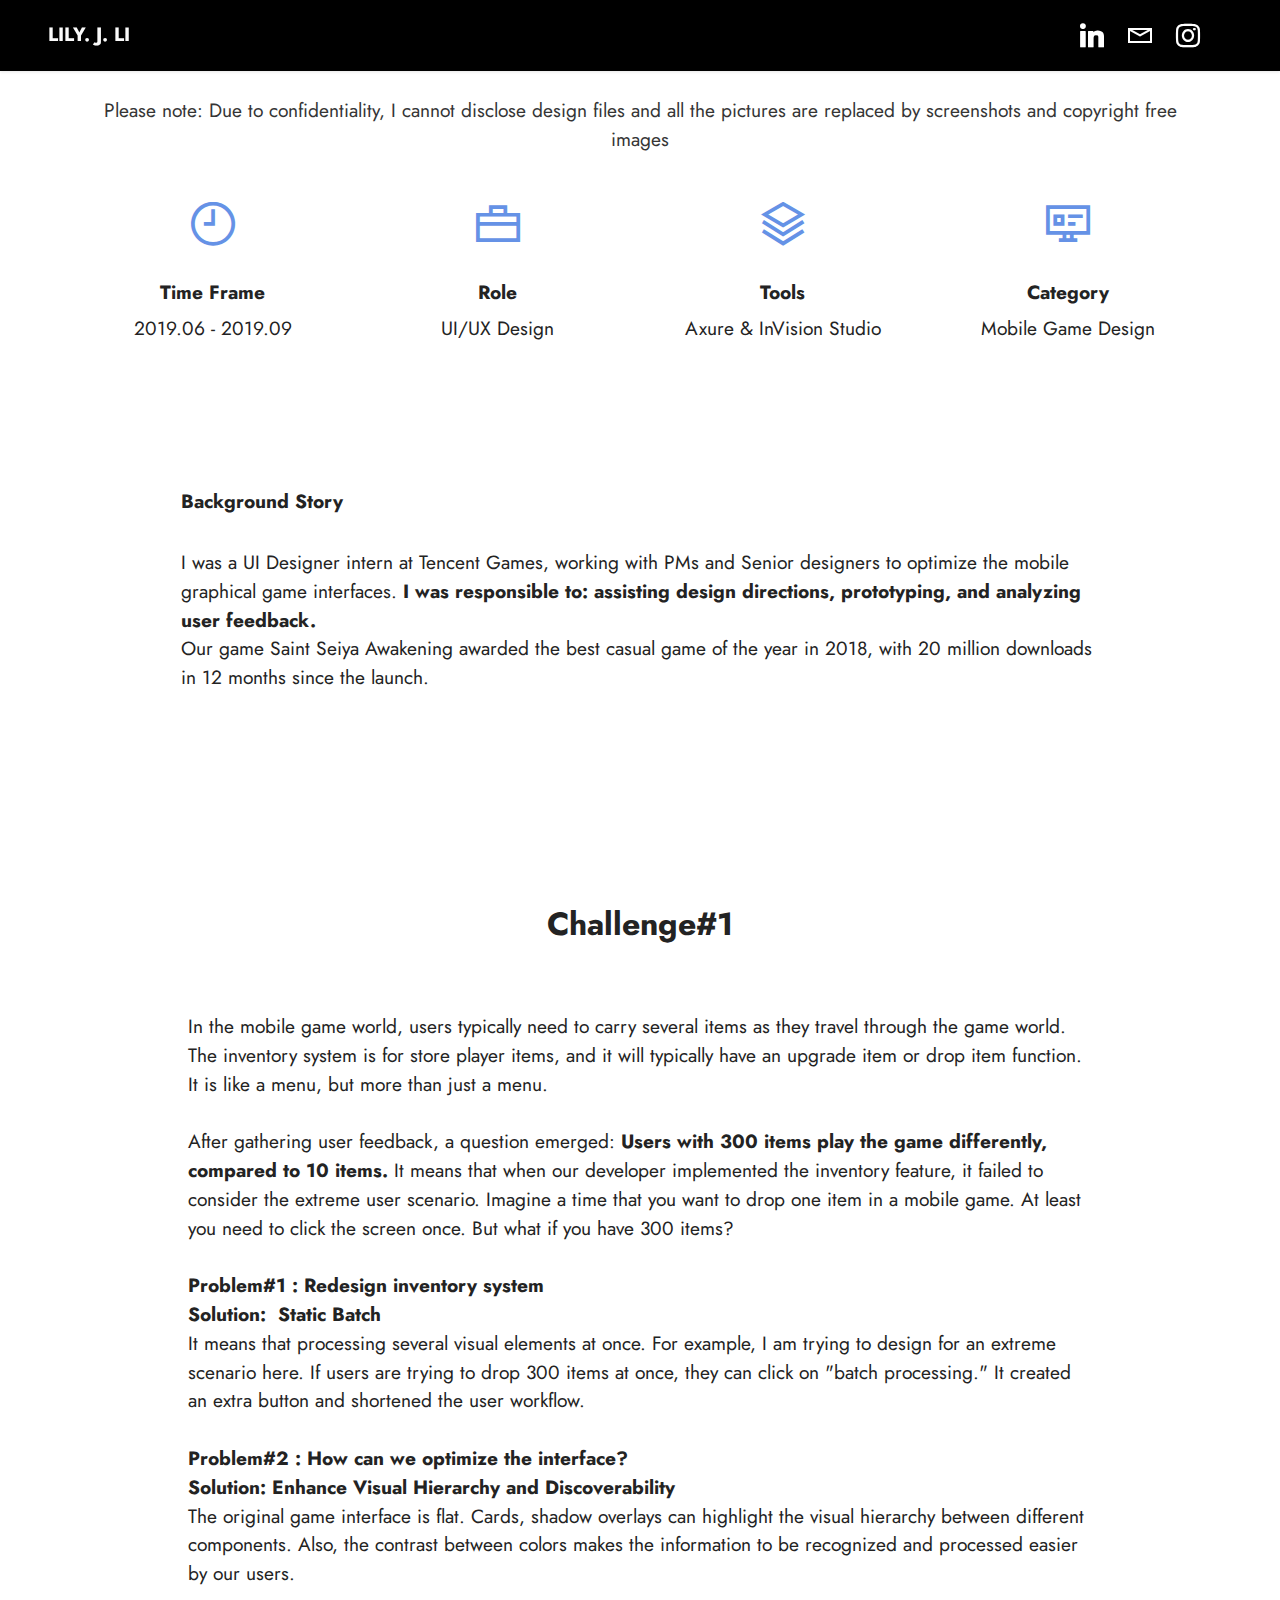
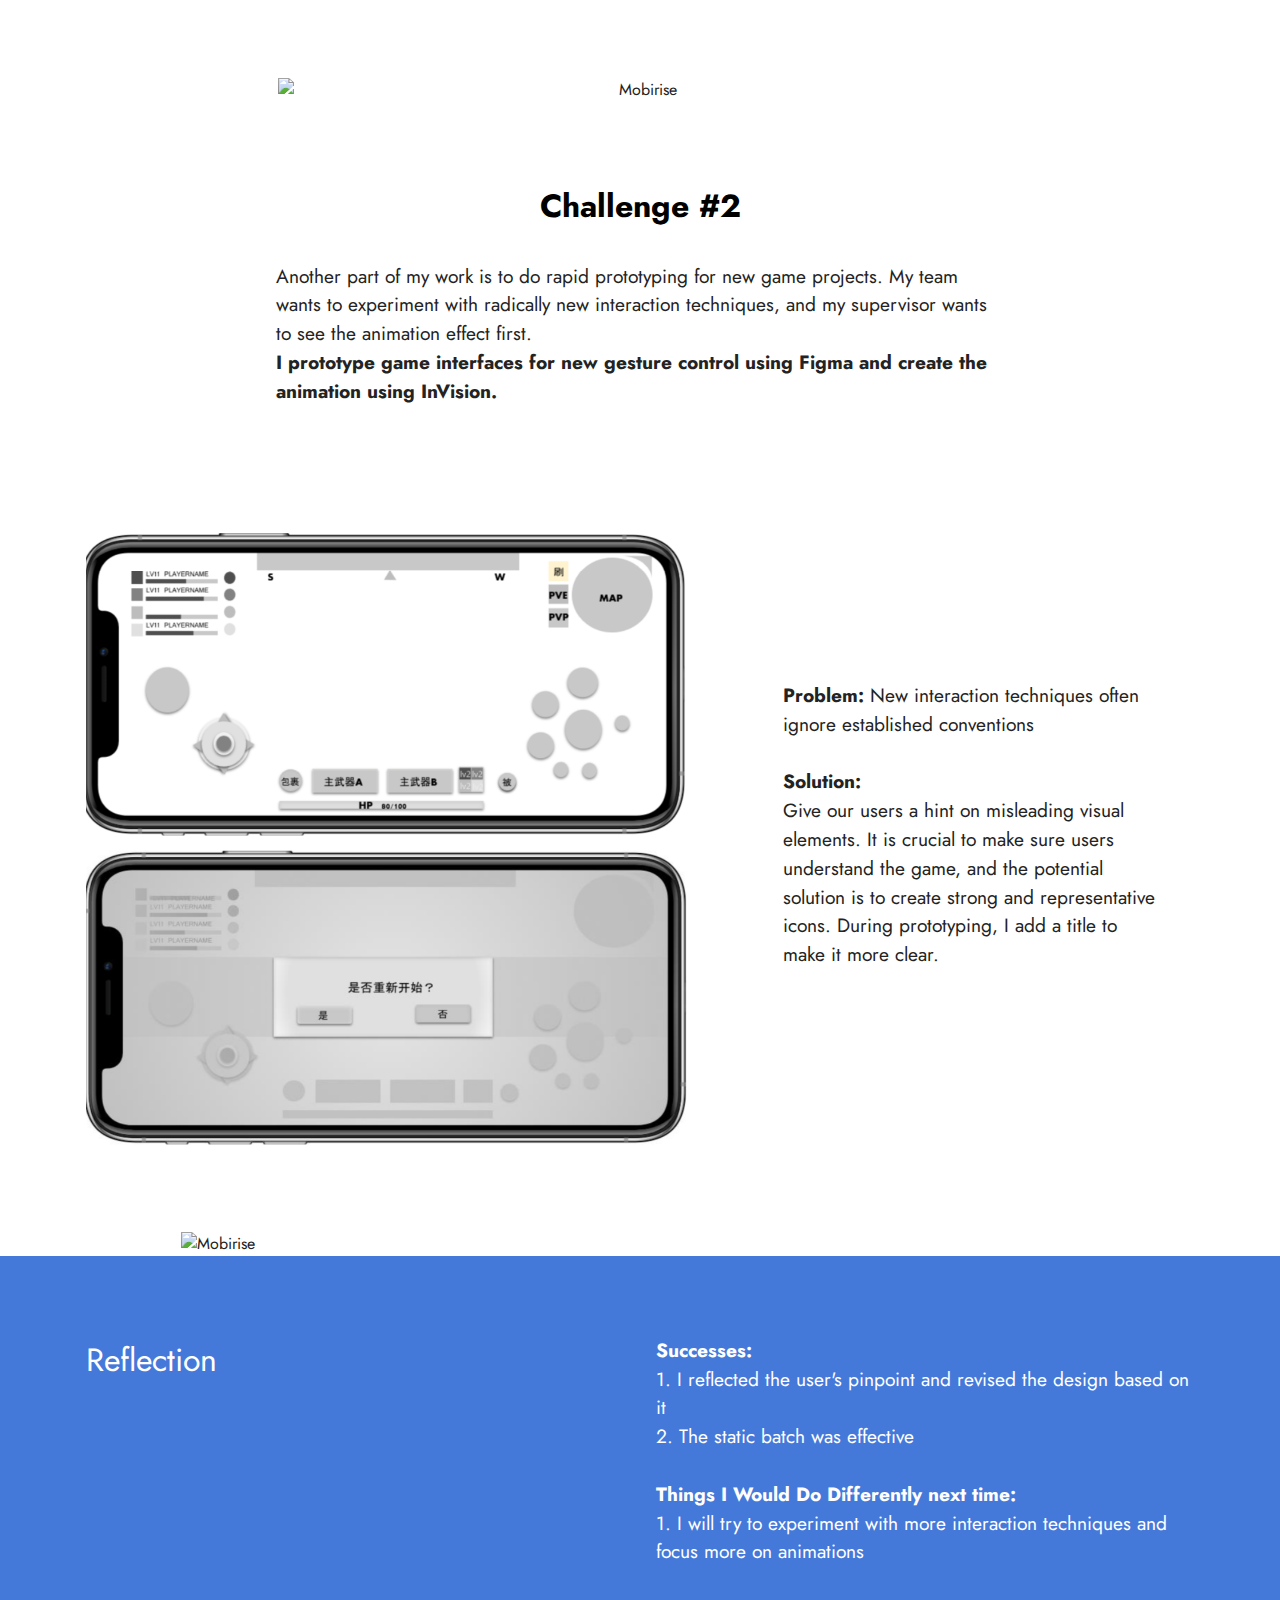
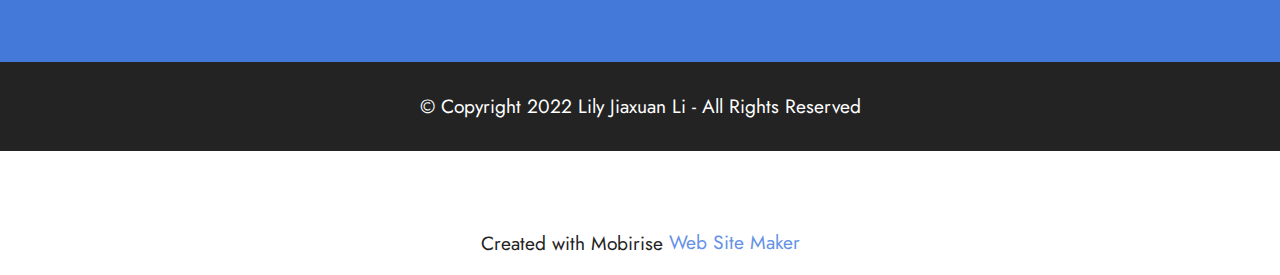
==== page1.html @ 1cf6b0be "Add files via upload" ====
<!DOCTYPE html>
<html  >
<head>
  <!-- Site made with Mobirise Website Builder v5.6.5, https://mobirise.com -->
  <meta charset="UTF-8">
  <meta http-equiv="X-UA-Compatible" content="IE=edge">
  <meta name="generator" content="Mobirise v5.6.5, mobirise.com">
  <meta name="twitter:card" content="summary_large_image"/>
  <meta name="twitter:image:src" content="">
  <meta property="og:image" content="">
  <meta name="twitter:title" content="Tencent-game">
  <meta name="viewport" content="width=device-width, initial-scale=1, minimum-scale=1">
  <link rel="shortcut icon" href="assets/images/title-128x105.png" type="image/x-icon">
  <meta name="description" content="">
  
  
  <title>Tencent-game</title>
  <link rel="stylesheet" href="assets/web/assets/mobirise-icons2/mobirise2.css">
  <link rel="stylesheet" href="assets/bootstrap/css/bootstrap.min.css">
  <link rel="stylesheet" href="assets/bootstrap/css/bootstrap-grid.min.css">
  <link rel="stylesheet" href="assets/bootstrap/css/bootstrap-reboot.min.css">
  <link rel="stylesheet" href="assets/parallax/jarallax.css">
  <link rel="stylesheet" href="assets/dropdown/css/style.css">
  <link rel="stylesheet" href="assets/socicon/css/styles.css">
  <link rel="stylesheet" href="assets/theme/css/style.css">
  <link rel="preload" href="https://fonts.googleapis.com/css?family=Jost:100,200,300,400,500,600,700,800,900,100i,200i,300i,400i,500i,600i,700i,800i,900i&display=swap" as="style" onload="this.onload=null;this.rel='stylesheet'">
  <noscript><link rel="stylesheet" href="https://fonts.googleapis.com/css?family=Jost:100,200,300,400,500,600,700,800,900,100i,200i,300i,400i,500i,600i,700i,800i,900i&display=swap"></noscript>
  <link rel="preload" as="style" href="assets/mobirise/css/mbr-additional.css"><link rel="stylesheet" href="assets/mobirise/css/mbr-additional.css" type="text/css">
  
  
  
  
</head>
<body>
  
  

<section data-bs-version="5.1" class="features1 cid-seDOl8U9G4" id="features1-f">
    

    
    <div class="container">
        <div class="row">
            <div class="col-12">
                <h3 class="mbr-section-title mbr-fonts-style align-center mb-0 display-7">Please note: Due to confidentiality, I cannot disclose design files and all the pictures are replaced by screenshots and copyright free images</h3>
                
            </div>
        </div>
        <div class="row">
            <div class="card col-12 col-md-6 col-lg-3">
                <div class="card-wrapper">
                    <div class="card-box align-center">
                        <div class="iconfont-wrapper">
                            <span class="mbr-iconfont mobi-mbri-clock mobi-mbri" style="font-size: 44px;"></span>
                        </div>
                        <h5 class="card-title mbr-fonts-style display-7"><strong>Time Frame</strong></h5>
                        <p class="card-text mbr-fonts-style display-7">2019.06 - 2019.09</p>
                    </div>
                </div>
            </div>
            <div class="card col-12 col-md-6 col-lg-3">
                <div class="card-wrapper">
                    <div class="card-box align-center">
                        <div class="iconfont-wrapper">
                            <span class="mbr-iconfont mobi-mbri-briefcase mobi-mbri" style="font-size: 44px;"></span>
                        </div>
                        <h5 class="card-title mbr-fonts-style display-7"><strong>Role</strong></h5>
                        <p class="card-text mbr-fonts-style display-7">UI/UX Design</p>
                    </div>
                </div>
            </div>
            <div class="card col-12 col-md-6 col-lg-3">
                <div class="card-wrapper">
                    <div class="card-box align-center">
                        <div class="iconfont-wrapper">
                            <span class="mbr-iconfont mobi-mbri-layers mobi-mbri" style="font-size: 44px;"></span>
                        </div>
                        <h5 class="card-title mbr-fonts-style display-7"><span style="font-size: 19.2px;"><strong>Tools</strong></span><br></h5>
                        <p class="card-text mbr-fonts-style display-7">Axure &amp; InVision Studio</p>
                    </div>
                </div>
            </div>
            <div class="card col-12 col-md-6 col-lg-3">
                <div class="card-wrapper">
                    <div class="card-box align-center">
                        <div class="iconfont-wrapper">
                            <span class="mbr-iconfont mobi-mbri-sites mobi-mbri" style="font-size: 44px;"></span>
                        </div>
                        <h5 class="card-title mbr-fonts-style display-7"><strong>Category</strong></h5>
                        <p class="card-text mbr-fonts-style display-7">Mobile Game Design</p>
                    </div>
                </div>
            </div>
        </div>
    </div>
</section>

<section data-bs-version="5.1" class="content5 cid-sgqyYXfmW1" id="content5-42">
    
    <div class="container">
        <div class="row justify-content-center">
            <div class="col-md-12 col-lg-10">
                
                <h4 class="mbr-section-subtitle mbr-fonts-style mb-4 display-7"><strong>Background Story</strong></h4>
                <p class="mbr-text mbr-fonts-style display-7">I was a UI Designer intern at Tencent Games, working with PMs and Senior designers to optimize the mobile graphical game interfaces. <strong>I was responsible to:&nbsp;assisting design directions, prototyping, and analyzing user feedback.</strong><br>Our game Saint Seiya Awakening  awarded the best casual game of the year in 2018, with 20 million downloads in 12 months since the launch.&nbsp;&nbsp;<br></p>
            </div>
        </div>
    </div>
</section>

<section data-bs-version="5.1" class="header10 cid-sg9KBtC5sc" id="header10-32">

    

    

    <div class="align-center container-fluid">
        <div class="row justify-content-center">
            <div class="col-md-12 col-lg-9">
                <h1 class="mbr-section-title mbr-fonts-style mb-3 display-5"><strong>Challenge#1</strong><br><strong><br></strong></h1>
                <p class="mbr-text mbr-fonts-style display-7">In the mobile game world, users typically need to carry several items as they travel through the game world. The inventory system is for store player items, and it will typically have an upgrade item or drop item function. It is like a menu, but more than just a menu. <br><br>After gathering user feedback, a question emerged: <strong>Users with 300 items play the game differently, compared to 10 items.</strong> It means that when our developer implemented the inventory feature, it failed to consider the extreme user scenario. Imagine a time that you want to drop one item in a mobile game. At least you need to click the screen once. But what if you have 300 items?&nbsp;<br><strong><br>Problem#1 :&nbsp;Redesign inventory system<br></strong><strong>Solution:&nbsp;</strong><strong>&nbsp;Static Batch</strong><br>It means that processing several visual elements at once. For example, I am trying to design for an extreme scenario here. If users are trying to drop 300 items at once, they can click on "batch processing." It created an extra button and shortened the user workflow.<br><strong><br></strong><strong>Problem</strong><strong>#2 :&nbsp;</strong><strong>How can we optimize the interface?<br></strong><strong>Solution: Enhance Visual Hierarchy and Discoverability</strong>&nbsp;<br>The original game interface is flat. Cards, shadow overlays can highlight the visual hierarchy between different components. Also, the contrast between colors makes the information to be recognized and processed easier by our users.<br><br><br></p>
                
                <div class="image-wrap mt-4">
                    <img src="assets/images/group-27.png" alt="Mobirise" title="">
                </div>
            </div>
        </div>
    </div>
</section>

<section data-bs-version="5.1" class="content5 cid-seDXMnOi96" id="content5-j">
    
    <div class="container">
        <div class="row justify-content-center">
            <div class="col-md-12 col-lg-8">
                
                <h4 class="mbr-section-subtitle mbr-fonts-style mb-4 display-5"><strong>Challenge #2</strong></h4>
                <p class="mbr-text mbr-fonts-style display-7">Another part of my work is to do rapid prototyping for new game projects. My team wants to experiment with radically new interaction techniques, and my supervisor wants to see the animation effect first. 
<br><strong>I prototype game interfaces for new gesture control using Figma and create the animation using InVision. 
</strong><br><strong><br></strong></p>
            </div>
        </div>
    </div>
</section>

<section data-bs-version="5.1" class="testimonials1 cid-seDXXkid7o" id="testimonials1-k">
    

    
    <div class="container">
        
        <div class="row align-items-center">
            <div class="col-12 col-md-7">
                <div class="image-wrapper">
                    <img src="assets/images/202011041916383.png" alt="Mobirise">
                </div>
            </div>
            <div class="col-12 col-md">
                <div class="text-wrapper">
                    <p class="mbr-text mbr-fonts-style mb-4 display-7"><strong>Problem:</strong> New interaction techniques often ignore established conventions 
<br>
<br><strong>Solution: 
</strong><br>Give our users a hint on misleading visual elements. It is crucial to make sure users understand the game, and the potential solution is to create strong and representative icons. During prototyping, I add a title to make it more clear.&nbsp;&nbsp;<br></p>
                    
                    
                </div>
            </div>
        </div>
    </div>
</section>

<section data-bs-version="5.1" class="image3 cid-sfumaweaKa" id="image3-1r">
    

    

    <div class="container">
        <div class="row justify-content-center">
            <div class="col-12 col-lg-10">
                <div class="image-wrapper">
                    <img src="assets/images/wechat-20201104191657.gif" alt="Mobirise">
                    
                </div>
            </div>
        </div>
    </div>
</section>

<section data-bs-version="5.1" class="content10 cid-seDYofYLCy" id="content10-l">
    
    <div class="container">
        <div class="row justify-content-center">
            <div class="col-12 col-md">
                
                <h6 class="mbr-section-subtitle mbr-fonts-style mb-4 display-5">Reflection</h6>
            </div>
            <div class="col-md-12 col-lg-6">
                <p class="mbr-text mbr-fonts-style display-7"><strong>Successes:&nbsp;</strong><br>1. I reflected the user's pinpoint and revised the design based on it<br>2. The static batch was effective<br><br><strong>Things I Would Do Differently next time:</strong><br>1. I will try to experiment with more interaction techniques and focus more on animations</p>
            </div>
        </div>
    </div>
</section>

<section data-bs-version="5.1" class="footer7 cid-seEkNGOCdK" once="footers" id="footer7-17">

    

    

    <div class="container">
        <div class="media-container-row align-center mbr-white">
            <div class="col-12">
                <p class="mbr-text mb-0 mbr-fonts-style display-7">
                    © Copyright 2022 Lily Jiaxuan Li - All Rights Reserved
                </p>
            </div>
        </div>
    </div>
</section>

<section data-bs-version="5.1" class="menu menu1 cid-sfusuhJ6v9" once="menu" id="menu1-20">
    

    <nav class="navbar navbar-dropdown navbar-fixed-top navbar-expand-lg">
        <div class="container-fluid">
            <div class="navbar-brand">
                
                <span class="navbar-caption-wrap"><a class="navbar-caption text-white display-7" href="index.html">LILY. J. LI</a></span>
            </div>
            <button class="navbar-toggler" type="button" data-toggle="collapse" data-bs-toggle="collapse" data-target="#navbarSupportedContent" data-bs-target="#navbarSupportedContent" aria-controls="navbarNavAltMarkup" aria-expanded="false" aria-label="Toggle navigation">
                <div class="hamburger">
                    <span></span>
                    <span></span>
                    <span></span>
                    <span></span>
                </div>
            </button>
            <div class="collapse navbar-collapse" id="navbarSupportedContent">
                <ul class="navbar-nav nav-dropdown nav-right" data-app-modern-menu="true"><li class="nav-item"><a class="nav-link link text-black text-primary display-4" href="mailto:lily_li@thecdm.ca"></a></li></ul>
                <div class="icons-menu">
                    <a class="iconfont-wrapper" href="https://www.linkedin.com/in/lily-li-65710a14a/" target="_blank">
                        <span class="p-2 mbr-iconfont socicon-linkedin socicon"></span>
                    </a>
                    <a class="iconfont-wrapper" href="mailto:lily_li@thecdm.ca">
                        <span class="p-2 mbr-iconfont mobi-mbri-letter mobi-mbri"></span>
                    </a>
                    <a class="iconfont-wrapper" href="https://www.instagram.com/lilyjlsalon/" target="_blank">
                        <span class="p-2 mbr-iconfont socicon-instagram socicon"></span>
                    </a>
                    
                </div>
                
            </div>
        </div>
    </nav>
</section><section class="display-7" style="padding: 0;align-items: center;justify-content: center;flex-wrap: wrap;    align-content: center;display: flex;position: relative;height: 4rem;"><a href="https://mobiri.se/" style="flex: 1 1;height: 4rem;position: absolute;width: 100%;z-index: 1;"><img alt="" style="height: 4rem;" src="[data-uri]"></a><p style="margin: 0;text-align: center;" class="display-7">Created with Mobirise &#8204;</p><a style="z-index:1" href="https://mobirise.com/website-maker.html">Web Site Maker</a></section><script src="assets/bootstrap/js/bootstrap.bundle.min.js"></script>  <script src="assets/parallax/jarallax.js"></script>  <script src="assets/smoothscroll/smooth-scroll.js"></script>  <script src="assets/ytplayer/index.js"></script>  <script src="assets/dropdown/js/navbar-dropdown.js"></script>  <script src="assets/theme/js/script.js"></script>  
  
  
</body>
</html>
---- assets/web/assets/mobirise-icons2/mobirise2.css ----
@font-face {
  font-family: 'Moririse2';
  font-display: swap;
  src:  url('mobirise2.eot?f2bix4');
  src:  url('mobirise2.eot?f2bix4#iefix') format('embedded-opentype'),
    url('mobirise2.ttf?f2bix4') format('truetype'),
    url('mobirise2.woff?f2bix4') format('woff'),
    url('mobirise2.svg?f2bix4#mobirise2') format('svg');
  font-weight: normal;
  font-style: normal;
}

[class^="mobi-"], [class*=" mobi-"] {
  /* use !important to prevent issues with browser extensions that change fonts */
  font-family: 'Moririse2' !important;
  speak: none;
  font-style: normal;
  font-weight: normal;
  font-variant: normal;
  text-transform: none;
  line-height: 1;

  /* Better Font Rendering =========== */
  -webkit-font-smoothing: antialiased;
  -moz-osx-font-smoothing: grayscale;
}

.mobi-mbri-add-submenu:before {
  content: "\e900";
}
.mobi-mbri-alert:before {
  content: "\e901";
}
.mobi-mbri-align-center:before {
  content: "\e902";
}
.mobi-mbri-align-justify:before {
  content: "\e903";
}
.mobi-mbri-align-left:before {
  content: "\e904";
}
.mobi-mbri-align-right:before {
  content: "\e905";
}
.mobi-mbri-android:before {
  content: "\e906";
}
.mobi-mbri-apple:before {
  content: "\e907";
}
.mobi-mbri-arrow-down:before {
  content: "\e908";
}
.mobi-mbri-arrow-next:before {
  content: "\e909";
}
.mobi-mbri-arrow-prev:before {
  content: "\e90a";
}
.mobi-mbri-arrow-up:before {
  content: "\e90b";
}
.mobi-mbri-bold:before {
  content: "\e90c";
}
.mobi-mbri-bookmark:before {
  content: "\e90d";
}
.mobi-mbri-bootstrap:before {
  content: "\e90e";
}
.mobi-mbri-briefcase:before {
  content: "\e90f";
}
.mobi-mbri-browse:before {
  content: "\e910";
}
.mobi-mbri-bulleted-list:before {
  content: "\e911";
}
.mobi-mbri-calendar:before {
  content: "\e912";
}
.mobi-mbri-camera:before {
  content: "\e913";
}
.mobi-mbri-cart-add:before {
  content: "\e914";
}
.mobi-mbri-cart-full:before {
  content: "\e915";
}
.mobi-mbri-cash:before {
  content: "\e916";
}
.mobi-mbri-change-style:before {
  content: "\e917";
}
.mobi-mbri-chat:before {
  content: "\e918";
}
.mobi-mbri-clock:before {
  content: "\e919";
}
.mobi-mbri-close:before {
  content: "\e91a";
}
.mobi-mbri-cloud:before {
  content: "\e91b";
}
.mobi-mbri-code:before {
  content: "\e91c";
}
.mobi-mbri-contact-form:before {
  content: "\e91d";
}
.mobi-mbri-credit-card:before {
  content: "\e91e";
}
.mobi-mbri-cursor-click:before {
  content: "\e91f";
}
.mobi-mbri-cust-feedback:before {
  content: "\e920";
}
.mobi-mbri-database:before {
  content: "\e921";
}
.mobi-mbri-delivery:before {
  content: "\e922";
}
.mobi-mbri-desktop:before {
  content: "\e923";
}
.mobi-mbri-devices:before {
  content: "\e924";
}
.mobi-mbri-down:before {
  content: "\e925";
}
.mobi-mbri-download-2:before {
  content: "\e926";
}
.mobi-mbri-download:before {
  content: "\e927";
}
.mobi-mbri-drag-n-drop-2:before {
  content: "\e928";
}
.mobi-mbri-drag-n-drop:before {
  content: "\e929";
}
.mobi-mbri-edit-2:before {
  content: "\e92a";
}
.mobi-mbri-edit:before {
  content: "\e92b";
}
.mobi-mbri-error:before {
  content: "\e92c";
}
.mobi-mbri-extension:before {
  content: "\e92d";
}
.mobi-mbri-features:before {
  content: "\e92e";
}
.mobi-mbri-file:before {
  content: "\e92f";
}
.mobi-mbri-flag:before {
  content: "\e930";
}
.mobi-mbri-folder:before {
  content: "\e931";
}
.mobi-mbri-gift:before {
  content: "\e932";
}
.mobi-mbri-github:before {
  content: "\e933";
}
.mobi-mbri-globe-2:before {
  content: "\e934";
}
.mobi-mbri-globe:before {
  content: "\e935";
}
.mobi-mbri-growing-chart:before {
  content: "\e936";
}
.mobi-mbri-hearth:before {
  content: "\e937";
}
.mobi-mbri-help:before {
  content: "\e938";
}
.mobi-mbri-home:before {
  content: "\e939";
}
.mobi-mbri-hot-cup:before {
  content: "\e93a";
}
.mobi-mbri-idea:before {
  content: "\e93b";
}
.mobi-mbri-image-gallery:before {
  content: "\e93c";
}
.mobi-mbri-image-slider:before {
  content: "\e93d";
}
.mobi-mbri-info:before {
  content: "\e93e";
}
.mobi-mbri-italic:before {
  content: "\e93f";
}
.mobi-mbri-key:before {
  content: "\e940";
}
.mobi-mbri-laptop:before {
  content: "\e941";
}
.mobi-mbri-layers:before {
  content: "\e942";
}
.mobi-mbri-left-right:before {
  content: "\e943";
}
.mobi-mbri-left:before {
  content: "\e944";
}
.mobi-mbri-letter:before {
  content: "\e945";
}
.mobi-mbri-like:before {
  content: "\e946";
}
.mobi-mbri-link:before {
  content: "\e947";
}
.mobi-mbri-lock:before {
  content: "\e948";
}
.mobi-mbri-login:before {
  content: "\e949";
}
.mobi-mbri-logout:before {
  content: "\e94a";
}
.mobi-mbri-magic-stick:before {
  content: "\e94b";
}
.mobi-mbri-map-pin:before {
  content: "\e94c";
}
.mobi-mbri-menu:before {
  content: "\e94d";
}
.mobi-mbri-mobile-2:before {
  content: "\e94e";
}
.mobi-mbri-mobile-horizontal:before {
  content: "\e94f";
}
.mobi-mbri-mobile:before {
  content: "\e950";
}
.mobi-mbri-mobirise:before {
  content: "\e951";
}
.mobi-mbri-more-horizontal:before {
  content: "\e952";
}
.mobi-mbri-more-vertical:before {
  content: "\e953";
}
.mobi-mbri-music:before {
  content: "\e954";
}
.mobi-mbri-new-file:before {
  content: "\e955";
}
.mobi-mbri-numbered-list:before {
  content: "\e956";
}
.mobi-mbri-opened-folder:before {
  content: "\e957";
}
.mobi-mbri-pages:before {
  content: "\e958";
}
.mobi-mbri-paper-plane:before {
  content: "\e959";
}
.mobi-mbri-paperclip:before {
  content: "\e95a";
}
.mobi-mbri-phone:before {
  content: "\e95b";
}
.mobi-mbri-photo:before {
  content: "\e95c";
}
.mobi-mbri-photos:before {
  content: "\e95d";
}
.mobi-mbri-pin:before {
  content: "\e95e";
}
.mobi-mbri-play:before {
  content: "\e95f";
}
.mobi-mbri-plus:before {
  content: "\e960";
}
.mobi-mbri-preview:before {
  content: "\e961";
}
.mobi-mbri-print:before {
  content: "\e962";
}
.mobi-mbri-protect:before {
  content: "\e963";
}
.mobi-mbri-question:before {
  content: "\e964";
}
.mobi-mbri-quote-left:before {
  content: "\e965";
}
.mobi-mbri-quote-right:before {
  content: "\e966";
}
.mobi-mbri-redo:before {
  content: "\e967";
}
.mobi-mbri-refresh:before {
  content: "\e968";
}
.mobi-mbri-responsive-2:before {
  content: "\e969";
}
.mobi-mbri-responsive:before {
  content: "\e96a";
}
.mobi-mbri-right:before {
  content: "\e96b";
}
.mobi-mbri-rocket:before {
  content: "\e96c";
}
.mobi-mbri-sad-face:before {
  content: "\e96d";
}
.mobi-mbri-sale:before {
  content: "\e96e";
}
.mobi-mbri-save:before {
  content: "\e96f";
}
.mobi-mbri-search:before {
  content: "\e970";
}
.mobi-mbri-setting-2:before {
  content: "\e971";
}
.mobi-mbri-setting-3:before {
  content: "\e972";
}
.mobi-mbri-setting:before {
  content: "\e973";
}
.mobi-mbri-share:before {
  content: "\e974";
}
.mobi-mbri-shopping-bag:before {
  content: "\e975";
}
.mobi-mbri-shopping-basket:before {
  content: "\e976";
}
.mobi-mbri-shopping-cart:before {
  content: "\e977";
}
.mobi-mbri-sites:before {
  content: "\e978";
}
.mobi-mbri-smile-face:before {
  content: "\e979";
}
.mobi-mbri-speed:before {
  content: "\e97a";
}
.mobi-mbri-star:before {
  content: "\e97b";
}
.mobi-mbri-success:before {
  content: "\e97c";
}
.mobi-mbri-sun:before {
  content: "\e97d";
}
.mobi-mbri-sun2:before {
  content: "\e97e";
}
.mobi-mbri-tablet-vertical:before {
  content: "\e97f";
}
.mobi-mbri-tablet:before {
  content: "\e980";
}
.mobi-mbri-target:before {
  content: "\e981";
}
.mobi-mbri-timer:before {
  content: "\e982";
}
.mobi-mbri-to-ftp:before {
  content: "\e983";
}
.mobi-mbri-to-local-drive:before {
  content: "\e984";
}
.mobi-mbri-touch-swipe:before {
  content: "\e985";
}
.mobi-mbri-touch:before {
  content: "\e986";
}
.mobi-mbri-trash:before {
  content: "\e987";
}
.mobi-mbri-underline:before {
  content: "\e988";
}
.mobi-mbri-undo:before {
  content: "\e989";
}
.mobi-mbri-unlink:before {
  content: "\e98a";
}
.mobi-mbri-unlock:before {
  content: "\e98b";
}
.mobi-mbri-up-down:before {
  content: "\e98c";
}
.mobi-mbri-up:before {
  content: "\e98d";
}
.mobi-mbri-update:before {
  content: "\e98e";
}
.mobi-mbri-upload-2:before {
  content: "\e98f";
}
.mobi-mbri-upload:before {
  content: "\e990";
}
.mobi-mbri-user-2:before {
  content: "\e991";
}
.mobi-mbri-user:before {
  content: "\e992";
}
.mobi-mbri-users:before {
  content: "\e993";
}
.mobi-mbri-video-play:before {
  content: "\e994";
}
.mobi-mbri-video:before {
  content: "\e995";
}
.mobi-mbri-watch:before {
  content: "\e996";
}
.mobi-mbri-website-theme-2:before {
  content: "\e997";
}
.mobi-mbri-website-theme:before {
  content: "\e998";
}
.mobi-mbri-wifi:before {
  content: "\e999";
}
.mobi-mbri-windows:before {
  content: "\e99a";
}
.mobi-mbri-zoom-in:before {
  content: "\e99b";
}
.mobi-mbri-zoom-out:before {
  content: "\e99c";
}
---- assets/parallax/jarallax.css ----
.jarallax {
    position: relative;
    z-index: 0;
}
.jarallax > .jarallax-img {
    position: absolute;
    object-fit: cover;
    /* support for plugin https://github.com/bfred-it/object-fit-images */
    font-family: 'object-fit: cover;';
    top: 0;
    left: 0;
    width: 100%;
    height: 100%;
    z-index: -1;
}
---- assets/dropdown/css/style.css ----
.navbar-dropdown {
  left: 0;
  padding: 0;
  position: absolute;
  right: 0;
  top: 0;
  transition: all 0.45s ease;
  z-index: 1030;
  background: #282828; }
  .navbar-dropdown .navbar-logo {
    margin-right: 0.8rem;
    transition: margin 0.3s ease-in-out;
    vertical-align: middle; }
    .navbar-dropdown .navbar-logo img {
      height: 3.125rem;
      transition: all 0.3s ease-in-out; }
    .navbar-dropdown .navbar-logo.mbr-iconfont {
      font-size: 3.125rem;
      line-height: 3.125rem; }
  .navbar-dropdown .navbar-caption {
    font-weight: 700;
    white-space: normal;
    vertical-align: -4px;
    line-height: 3.125rem !important; }
    .navbar-dropdown .navbar-caption, .navbar-dropdown .navbar-caption:hover {
      color: inherit;
      text-decoration: none; }
  .navbar-dropdown .mbr-iconfont + .navbar-caption {
    vertical-align: -1px; }
  .navbar-dropdown.navbar-fixed-top {
    position: fixed; }
  .navbar-dropdown .navbar-brand span {
    vertical-align: -4px; }
  .navbar-dropdown.bg-color.transparent {
    background: none; }
  .navbar-dropdown.navbar-short .navbar-brand {
    padding: 0.625rem 0; }
    .navbar-dropdown.navbar-short .navbar-brand span {
      vertical-align: -1px; }
  .navbar-dropdown.navbar-short .navbar-caption {
    line-height: 2.375rem !important;
    vertical-align: -2px; }
  .navbar-dropdown.navbar-short .navbar-logo {
    margin-right: 0.5rem; }
    .navbar-dropdown.navbar-short .navbar-logo img {
      height: 2.375rem; }
    .navbar-dropdown.navbar-short .navbar-logo.mbr-iconfont {
      font-size: 2.375rem;
      line-height: 2.375rem; }
  .navbar-dropdown.navbar-short .mbr-table-cell {
    height: 3.625rem; }
  .navbar-dropdown .navbar-close {
    left: 0.6875rem;
    position: fixed;
    top: 0.75rem;
    z-index: 1000; }
  .navbar-dropdown .hamburger-icon {
    content: "";
    display: inline-block;
    vertical-align: middle;
    width: 16px;
    -webkit-box-shadow: 0 -6px 0 1px #282828,0 0 0 1px #282828,0 6px 0 1px #282828;
    -moz-box-shadow: 0 -6px 0 1px #282828,0 0 0 1px #282828,0 6px 0 1px #282828;
    box-shadow: 0 -6px 0 1px #282828,0 0 0 1px #282828,0 6px 0 1px #282828; }

.dropdown-menu .dropdown-toggle[data-toggle="dropdown-submenu"]::after {
  border-bottom: 0.35em solid transparent;
  border-left: 0.35em solid;
  border-right: 0;
  border-top: 0.35em solid transparent;
  margin-left: 0.3rem; }

.dropdown-menu .dropdown-item:focus {
  outline: 0; }

.nav-dropdown {
  font-size: 0.75rem;
  font-weight: 500;
  height: auto !important; }
  .nav-dropdown .nav-btn {
    padding-left: 1rem; }
  .nav-dropdown .link {
    margin: .667em 1.667em;
    font-weight: 500;
    padding: 0;
    transition: color .2s ease-in-out; }
    .nav-dropdown .link.dropdown-toggle {
      margin-right: 2.583em; }
      .nav-dropdown .link.dropdown-toggle::after {
        margin-left: .25rem;
        border-top: 0.35em solid;
        border-right: 0.35em solid transparent;
        border-left: 0.35em solid transparent;
        border-bottom: 0; }
      .nav-dropdown .link.dropdown-toggle[aria-expanded="true"] {
        margin: 0;
        padding: 0.667em 3.263em  0.667em 1.667em; }
  .nav-dropdown .link::after,
  .nav-dropdown .dropdown-item::after {
    color: inherit; }
  .nav-dropdown .btn {
    font-size: 0.75rem;
    font-weight: 700;
    letter-spacing: 0;
    margin-bottom: 0;
    padding-left: 1.25rem;
    padding-right: 1.25rem; }
  .nav-dropdown .dropdown-menu {
    border-radius: 0;
    border: 0;
    left: 0;
    margin: 0;
    padding-bottom: 1.25rem;
    padding-top: 1.25rem;
    position: relative; }
  .nav-dropdown .dropdown-submenu {
    margin-left: 0.125rem;
    top: 0; }
  .nav-dropdown .dropdown-item {
    font-weight: 500;
    line-height: 2;
    padding: 0.3846em 4.615em 0.3846em 1.5385em;
    position: relative;
    transition: color .2s ease-in-out, background-color .2s ease-in-out; }
    .nav-dropdown .dropdown-item::after {
      margin-top: -0.3077em;
      position: absolute;
      right: 1.1538em;
      top: 50%; }
    .nav-dropdown .dropdown-item:focus, .nav-dropdown .dropdown-item:hover {
      background: none; }

@media (max-width: 767px) {
  .nav-dropdown.navbar-toggleable-sm {
    bottom: 0;
    display: none;
    left: 0;
    overflow-x: hidden;
    position: fixed;
    top: 0;
    transform: translateX(-100%);
    -ms-transform: translateX(-100%);
    -webkit-transform: translateX(-100%);
    width: 18.75rem;
    z-index: 999; } }
.nav-dropdown.navbar-toggleable-xl {
  bottom: 0;
  display: none;
  left: 0;
  overflow-x: hidden;
  position: fixed;
  top: 0;
  transform: translateX(-100%);
  -ms-transform: translateX(-100%);
  -webkit-transform: translateX(-100%);
  width: 18.75rem;
  z-index: 999; }

.nav-dropdown-sm {
  display: block !important;
  overflow-x: hidden;
  overflow: auto;
  padding-top: 3.875rem; }
  .nav-dropdown-sm::after {
    content: "";
    display: block;
    height: 3rem;
    width: 100%; }
  .nav-dropdown-sm.collapse.in ~ .navbar-close {
    display: block !important; }
  .nav-dropdown-sm.collapsing, .nav-dropdown-sm.collapse.in {
    transform: translateX(0);
    -ms-transform: translateX(0);
    -webkit-transform: translateX(0);
    transition: all 0.25s ease-out;
    -webkit-transition: all 0.25s ease-out;
    background: #282828; }
  .nav-dropdown-sm.collapsing[aria-expanded="false"] {
    transform: translateX(-100%);
    -ms-transform: translateX(-100%);
    -webkit-transform: translateX(-100%); }
  .nav-dropdown-sm .nav-item {
    display: block;
    margin-left: 0 !important;
    padding-left: 0; }
  .nav-dropdown-sm .link,
  .nav-dropdown-sm .dropdown-item {
    border-top: 1px dotted rgba(255, 255, 255, 0.1);
    font-size: 0.8125rem;
    line-height: 1.6;
    margin: 0 !important;
    padding: 0.875rem 2.4rem 0.875rem 1.5625rem !important;
    position: relative;
    white-space: normal; }
    .nav-dropdown-sm .link:focus, .nav-dropdown-sm .link:hover,
    .nav-dropdown-sm .dropdown-item:focus,
    .nav-dropdown-sm .dropdown-item:hover {
      background: rgba(0, 0, 0, 0.2) !important;
      color: #c0a375; }
  .nav-dropdown-sm .nav-btn {
    position: relative;
    padding: 1.5625rem 1.5625rem 0 1.5625rem; }
    .nav-dropdown-sm .nav-btn::before {
      border-top: 1px dotted rgba(255, 255, 255, 0.1);
      content: "";
      left: 0;
      position: absolute;
      top: 0;
      width: 100%; }
    .nav-dropdown-sm .nav-btn + .nav-btn {
      padding-top: 0.625rem; }
      .nav-dropdown-sm .nav-btn + .nav-btn::before {
        display: none; }
  .nav-dropdown-sm .btn {
    padding: 0.625rem 0; }
  .nav-dropdown-sm .dropdown-toggle[data-toggle="dropdown-submenu"]::after {
    margin-left: .25rem;
    border-top: 0.35em solid;
    border-right: 0.35em solid transparent;
    border-left: 0.35em solid transparent;
    border-bottom: 0; }
  .nav-dropdown-sm .dropdown-toggle[data-toggle="dropdown-submenu"][aria-expanded="true"]::after {
    border-top: 0;
    border-right: 0.35em solid transparent;
    border-left: 0.35em solid transparent;
    border-bottom: 0.35em solid; }
  .nav-dropdown-sm .dropdown-menu {
    margin: 0;
    padding: 0;
    position: relative;
    top: 0;
    left: 0;
    width: 100%;
    border: 0;
    float: none;
    border-radius: 0;
    background: none; }
  .nav-dropdown-sm .dropdown-submenu {
    left: 100%;
    margin-left: 0.125rem;
    margin-top: -1.25rem;
    top: 0; }

.navbar-toggleable-sm .nav-dropdown .dropdown-menu {
  position: absolute; }

.navbar-toggleable-sm .nav-dropdown .dropdown-submenu {
  left: 100%;
  margin-left: 0.125rem;
  margin-top: -1.25rem;
  top: 0; }

.navbar-toggleable-sm.opened .nav-dropdown .dropdown-menu {
  position: relative; }

.navbar-toggleable-sm.opened .nav-dropdown .dropdown-submenu {
  left: 0;
  margin-left: 00rem;
  margin-top: 0rem;
  top: 0; }

.is-builder .nav-dropdown.collapsing {
  transition: none !important; }
---- assets/socicon/css/styles.css ----
@charset "UTF-8";

@font-face {
  font-family: 'Socicon';
  src:  url('../fonts/socicon.eot');
  src:  url('../fonts/socicon.eot?#iefix') format('embedded-opentype'),
    url('../fonts/socicon.woff2') format('woff2'),
    url('../fonts/socicon.ttf') format('truetype'),
    url('../fonts/socicon.woff') format('woff'),
    url('../fonts/socicon.svg#socicon') format('svg');
  font-weight: normal;
  font-style: normal;
  font-display: swap;
}

[data-icon]:before {
  font-family: "socicon" !important;
  content: attr(data-icon);
  font-style: normal !important;
  font-weight: normal !important;
  font-variant: normal !important;
  text-transform: none !important;
  speak: none;
  line-height: 1;
  -webkit-font-smoothing: antialiased;
  -moz-osx-font-smoothing: grayscale;
}

[class^="socicon-"], [class*=" socicon-"] {
  /* use !important to prevent issues with browser extensions that change fonts */
  font-family: 'Socicon' !important;
  speak: none;
  font-style: normal;
  font-weight: normal;
  font-variant: normal;
  text-transform: none;
  line-height: 1;

  /* Better Font Rendering =========== */
  -webkit-font-smoothing: antialiased;
  -moz-osx-font-smoothing: grayscale;
}

.socicon-eitaa:before {
  content: "\e97c";
}
.socicon-soroush:before {
  content: "\e97d";
}
.socicon-bale:before {
  content: "\e97e";
}
.socicon-zazzle:before {
  content: "\e97b";
}
.socicon-society6:before {
  content: "\e97a";
}
.socicon-redbubble:before {
  content: "\e979";
}
.socicon-avvo:before {
  content: "\e978";
}
.socicon-stitcher:before {
  content: "\e977";
}
.socicon-googlehangouts:before {
  content: "\e974";
}
.socicon-dlive:before {
  content: "\e975";
}
.socicon-vsco:before {
  content: "\e976";
}
.socicon-flipboard:before {
  content: "\e973";
}
.socicon-ubuntu:before {
  content: "\e958";
}
.socicon-artstation:before {
  content: "\e959";
}
.socicon-invision:before {
  content: "\e95a";
}
.socicon-torial:before {
  content: "\e95b";
}
.socicon-collectorz:before {
  content: "\e95c";
}
.socicon-seenthis:before {
  content: "\e95d";
}
.socicon-googleplaymusic:before {
  content: "\e95e";
}
.socicon-debian:before {
  content: "\e95f";
}
.socicon-filmfreeway:before {
  content: "\e960";
}
.socicon-gnome:before {
  content: "\e961";
}
.socicon-itchio:before {
  content: "\e962";
}
.socicon-jamendo:before {
  content: "\e963";
}
.socicon-mix:before {
  content: "\e964";
}
.socicon-sharepoint:before {
  content: "\e965";
}
.socicon-tinder:before {
  content: "\e966";
}
.socicon-windguru:before {
  content: "\e967";
}
.socicon-cdbaby:before {
  content: "\e968";
}
.socicon-elementaryos:before {
  content: "\e969";
}
.socicon-stage32:before {
  content: "\e96a";
}
.socicon-tiktok:before {
  content: "\e96b";
}
.socicon-gitter:before {
  content: "\e96c";
}
.socicon-letterboxd:before {
  content: "\e96d";
}
.socicon-threema:before {
  content: "\e96e";
}
.socicon-splice:before {
  content: "\e96f";
}
.socicon-metapop:before {
  content: "\e970";
}
.socicon-naver:before {
  content: "\e971";
}
.socicon-remote:before {
  content: "\e972";
}
.socicon-internet:before {
  content: "\e957";
}
.socicon-moddb:before {
  content: "\e94b";
}
.socicon-indiedb:before {
  content: "\e94c";
}
.socicon-traxsource:before {
  content: "\e94d";
}
.socicon-gamefor:before {
  content: "\e94e";
}
.socicon-pixiv:before {
  content: "\e94f";
}
.socicon-myanimelist:before {
  content: "\e950";
}
.socicon-blackberry:before {
  content: "\e951";
}
.socicon-wickr:before {
  content: "\e952";
}
.socicon-spip:before {
  content: "\e953";
}
.socicon-napster:before {
  content: "\e954";
}
.socicon-beatport:before {
  content: "\e955";
}
.socicon-hackerone:before {
  content: "\e956";
}
.socicon-hackernews:before {
  content: "\e946";
}
.socicon-smashwords:before {
  content: "\e947";
}
.socicon-kobo:before {
  content: "\e948";
}
.socicon-bookbub:before {
  content: "\e949";
}
.socicon-mailru:before {
  content: "\e94a";
}
.socicon-gitlab:before {
  content: "\e945";
}
.socicon-instructables:before {
  content: "\e944";
}
.socicon-portfolio:before {
  content: "\e943";
}
.socicon-codered:before {
  content: "\e940";
}
.socicon-origin:before {
  content: "\e941";
}
.socicon-nextdoor:before {
  content: "\e942";
}
.socicon-udemy:before {
  content: "\e93f";
}
.socicon-livemaster:before {
  content: "\e93e";
}
.socicon-crunchbase:before {
  content: "\e93b";
}
.socicon-homefy:before {
  content: "\e93c";
}
.socicon-calendly:before {
  content: "\e93d";
}
.socicon-realtor:before {
  content: "\e90f";
}
.socicon-tidal:before {
  content: "\e910";
}
.socicon-qobuz:before {
  content: "\e911";
}
.socicon-natgeo:before {
  content: "\e912";
}
.socicon-mastodon:before {
  content: "\e913";
}
.socicon-unsplash:before {
  content: "\e914";
}
.socicon-homeadvisor:before {
  content: "\e915";
}
.socicon-angieslist:before {
  content: "\e916";
}
.socicon-codepen:before {
  content: "\e917";
}
.socicon-slack:before {
  content: "\e918";
}
.socicon-openaigym:before {
  content: "\e919";
}
.socicon-logmein:before {
  content: "\e91a";
}
.socicon-fiverr:before {
  content: "\e91b";
}
.socicon-gotomeeting:before {
  content: "\e91c";
}
.socicon-aliexpress:before {
  content: "\e91d";
}
.socicon-guru:before {
  content: "\e91e";
}
.socicon-appstore:before {
  content: "\e91f";
}
.socicon-homes:before {
  content: "\e920";
}
.socicon-zoom:before {
  content: "\e921";
}
.socicon-alibaba:before {
  content: "\e922";
}
.socicon-craigslist:before {
  content: "\e923";
}
.socicon-wix:before {
  content: "\e924";
}
.socicon-redfin:before {
  content: "\e925";
}
.socicon-googlecalendar:before {
  content: "\e926";
}
.socicon-shopify:before {
  content: "\e927";
}
.socicon-freelancer:before {
  content: "\e928";
}
.socicon-seedrs:before {
  content: "\e929";
}
.socicon-bing:before {
  content: "\e92a";
}
.socicon-doodle:before {
  content: "\e92b";
}
.socicon-bonanza:before {
  content: "\e92c";
}
.socicon-squarespace:before {
  content: "\e92d";
}
.socicon-toptal:before {
  content: "\e92e";
}
.socicon-gust:before {
  content: "\e92f";
}
.socicon-ask:before {
  content: "\e930";
}
.socicon-trulia:before {
  content: "\e931";
}
.socicon-loomly:before {
  content: "\e932";
}
.socicon-ghost:before {
  content: "\e933";
}
.socicon-upwork:before {
  content: "\e934";
}
.socicon-fundable:before {
  content: "\e935";
}
.socicon-booking:before {
  content: "\e936";
}
.socicon-googlemaps:before {
  content: "\e937";
}
.socicon-zillow:before {
  content: "\e938";
}
.socicon-niconico:before {
  content: "\e939";
}
.socicon-toneden:before {
  content: "\e93a";
}
.socicon-augment:before {
  content: "\e908";
}
.socicon-bitbucket:before {
  content: "\e909";
}
.socicon-fyuse:before {
  content: "\e90a";
}
.socicon-yt-gaming:before {
  content: "\e90b";
}
.socicon-sketchfab:before {
  content: "\e90c";
}
.socicon-mobcrush:before {
  content: "\e90d";
}
.socicon-microsoft:before {
  content: "\e90e";
}
.socicon-pandora:before {
  content: "\e907";
}
.socicon-messenger:before {
  content: "\e906";
}
.socicon-gamewisp:before {
  content: "\e905";
}
.socicon-bloglovin:before {
  content: "\e904";
}
.socicon-tunein:before {
  content: "\e903";
}
.socicon-gamejolt:before {
  content: "\e901";
}
.socicon-trello:before {
  content: "\e902";
}
.socicon-spreadshirt:before {
  content: "\e900";
}
.socicon-500px:before {
  content: "\e000";
}
.socicon-8tracks:before {
  content: "\e001";
}
.socicon-airbnb:before {
  content: "\e002";
}
.socicon-alliance:before {
  content: "\e003";
}
.socicon-amazon:before {
  content: "\e004";
}
.socicon-amplement:before {
  content: "\e005";
}
.socicon-android:before {
  content: "\e006";
}
.socicon-angellist:before {
  content: "\e007";
}
.socicon-apple:before {
  content: "\e008";
}
.socicon-appnet:before {
  content: "\e009";
}
.socicon-baidu:before {
  content: "\e00a";
}
.socicon-bandcamp:before {
  content: "\e00b";
}
.socicon-battlenet:before {
  content: "\e00c";
}
.socicon-mixer:before {
  content: "\e00d";
}
.socicon-bebee:before {
  content: "\e00e";
}
.socicon-bebo:before {
  content: "\e00f";
}
.socicon-behance:before {
  content: "\e010";
}
.socicon-blizzard:before {
  content: "\e011";
}
.socicon-blogger:before {
  content: "\e012";
}
.socicon-buffer:before {
  content: "\e013";
}
.socicon-chrome:before {
  content: "\e014";
}
.socicon-coderwall:before {
  content: "\e015";
}
.socicon-curse:before {
  content: "\e016";
}
.socicon-dailymotion:before {
  content: "\e017";
}
.socicon-deezer:before {
  content: "\e018";
}
.socicon-delicious:before {
  content: "\e019";
}
.socicon-deviantart:before {
  content: "\e01a";
}
.socicon-diablo:before {
  content: "\e01b";
}
.socicon-digg:before {
  content: "\e01c";
}
.socicon-discord:before {
  content: "\e01d";
}
.socicon-disqus:before {
  content: "\e01e";
}
.socicon-douban:before {
  content: "\e01f";
}
.socicon-draugiem:before {
  content: "\e020";
}
.socicon-dribbble:before {
  content: "\e021";
}
.socicon-drupal:before {
  content: "\e022";
}
.socicon-ebay:before {
  content: "\e023";
}
.socicon-ello:before {
  content: "\e024";
}
.socicon-endomodo:before {
  content: "\e025";
}
.socicon-envato:before {
  content: "\e026";
}
.socicon-etsy:before {
  content: "\e027";
}
.socicon-facebook:before {
  content: "\e028";
}
.socicon-feedburner:before {
  content: "\e029";
}
.socicon-filmweb:before {
  content: "\e02a";
}
.socicon-firefox:before {
  content: "\e02b";
}
.socicon-flattr:before {
  content: "\e02c";
}
.socicon-flickr:before {
  content: "\e02d";
}
.socicon-formulr:before {
  content: "\e02e";
}
.socicon-forrst:before {
  content: "\e02f";
}
.socicon-foursquare:before {
  content: "\e030";
}
.socicon-friendfeed:before {
  content: "\e031";
}
.socicon-github:before {
  content: "\e032";
}
.socicon-goodreads:before {
  content: "\e033";
}
.socicon-google:before {
  content: "\e034";
}
.socicon-googlescholar:before {
  content: "\e035";
}
.socicon-googlegroups:before {
  content: "\e036";
}
.socicon-googlephotos:before {
  content: "\e037";
}
.socicon-googleplus:before {
  content: "\e038";
}
.socicon-grooveshark:before {
  content: "\e039";
}
.socicon-hackerrank:before {
  content: "\e03a";
}
.socicon-hearthstone:before {
  content: "\e03b";
}
.socicon-hellocoton:before {
  content: "\e03c";
}
.socicon-heroes:before {
  content: "\e03d";
}
.socicon-smashcast:before {
  content: "\e03e";
}
.socicon-horde:before {
  content: "\e03f";
}
.socicon-houzz:before {
  content: "\e040";
}
.socicon-icq:before {
  content: "\e041";
}
.socicon-identica:before {
  content: "\e042";
}
.socicon-imdb:before {
  content: "\e043";
}
.socicon-instagram:before {
  content: "\e044";
}
.socicon-issuu:before {
  content: "\e045";
}
.socicon-istock:before {
  content: "\e046";
}
.socicon-itunes:before {
  content: "\e047";
}
.socicon-keybase:before {
  content: "\e048";
}
.socicon-lanyrd:before {
  content: "\e049";
}
.socicon-lastfm:before {
  content: "\e04a";
}
.socicon-line:before {
  content: "\e04b";
}
.socicon-linkedin:before {
  content: "\e04c";
}
.socicon-livejournal:before {
  content: "\e04d";
}
.socicon-lyft:before {
  content: "\e04e";
}
.socicon-macos:before {
  content: "\e04f";
}
.socicon-mail:before {
  content: "\e050";
}
.socicon-medium:before {
  content: "\e051";
}
.socicon-meetup:before {
  content: "\e052";
}
.socicon-mixcloud:before {
  content: "\e053";
}
.socicon-modelmayhem:before {
  content: "\e054";
}
.socicon-mumble:before {
  content: "\e055";
}
.socicon-myspace:before {
  content: "\e056";
}
.socicon-newsvine:before {
  content: "\e057";
}
.socicon-nintendo:before {
  content: "\e058";
}
.socicon-npm:before {
  content: "\e059";
}
.socicon-odnoklassniki:before {
  content: "\e05a";
}
.socicon-openid:before {
  content: "\e05b";
}
.socicon-opera:before {
  content: "\e05c";
}
.socicon-outlook:before {
  content: "\e05d";
}
.socicon-overwatch:before {
  content: "\e05e";
}
.socicon-patreon:before {
  content: "\e05f";
}
.socicon-paypal:before {
  content: "\e060";
}
.socicon-periscope:before {
  content: "\e061";
}
.socicon-persona:before {
  content: "\e062";
}
.socicon-pinterest:before {
  content: "\e063";
}
.socicon-play:before {
  content: "\e064";
}
.socicon-player:before {
  content: "\e065";
}
.socicon-playstation:before {
  content: "\e066";
}
.socicon-pocket:before {
  content: "\e067";
}
.socicon-qq:before {
  content: "\e068";
}
.socicon-quora:before {
  content: "\e069";
}
.socicon-raidcall:before {
  content: "\e06a";
}
.socicon-ravelry:before {
  content: "\e06b";
}
.socicon-reddit:before {
  content: "\e06c";
}
.socicon-renren:before {
  content: "\e06d";
}
.socicon-researchgate:before {
  content: "\e06e";
}
.socicon-residentadvisor:before {
  content: "\e06f";
}
.socicon-reverbnation:before {
  content: "\e070";
}
.socicon-rss:before {
  content: "\e071";
}
.socicon-sharethis:before {
  content: "\e072";
}
.socicon-skype:before {
  content: "\e073";
}
.socicon-slideshare:before {
  content: "\e074";
}
.socicon-smugmug:before {
  content: "\e075";
}
.socicon-snapchat:before {
  content: "\e076";
}
.socicon-songkick:before {
  content: "\e077";
}
.socicon-soundcloud:before {
  content: "\e078";
}
.socicon-spotify:before {
  content: "\e079";
}
.socicon-stackexchange:before {
  content: "\e07a";
}
.socicon-stackoverflow:before {
  content: "\e07b";
}
.socicon-starcraft:before {
  content: "\e07c";
}
.socicon-stayfriends:before {
  content: "\e07d";
}
.socicon-steam:before {
  content: "\e07e";
}
.socicon-storehouse:before {
  content: "\e07f";
}
.socicon-strava:before {
  content: "\e080";
}
.socicon-streamjar:before {
  content: "\e081";
}
.socicon-stumbleupon:before {
  content: "\e082";
}
.socicon-swarm:before {
  content: "\e083";
}
.socicon-teamspeak:before {
  content: "\e084";
}
.socicon-teamviewer:before {
  content: "\e085";
}
.socicon-technorati:before {
  content: "\e086";
}
.socicon-telegram:before {
  content: "\e087";
}
.socicon-tripadvisor:before {
  content: "\e088";
}
.socicon-tripit:before {
  content: "\e089";
}
.socicon-triplej:before {
  content: "\e08a";
}
.socicon-tumblr:before {
  content: "\e08b";
}
.socicon-twitch:before {
  content: "\e08c";
}
.socicon-twitter:before {
  content: "\e08d";
}
.socicon-uber:before {
  content: "\e08e";
}
.socicon-ventrilo:before {
  content: "\e08f";
}
.socicon-viadeo:before {
  content: "\e090";
}
.socicon-viber:before {
  content: "\e091";
}
.socicon-viewbug:before {
  content: "\e092";
}
.socicon-vimeo:before {
  content: "\e093";
}
.socicon-vine:before {
  content: "\e094";
}
.socicon-vkontakte:before {
  content: "\e095";
}
.socicon-warcraft:before {
  content: "\e096";
}
.socicon-wechat:before {
  content: "\e097";
}
.socicon-weibo:before {
  content: "\e098";
}
.socicon-whatsapp:before {
  content: "\e099";
}
.socicon-wikipedia:before {
  content: "\e09a";
}
.socicon-windows:before {
  content: "\e09b";
}
.socicon-wordpress:before {
  content: "\e09c";
}
.socicon-wykop:before {
  content: "\e09d";
}
.socicon-xbox:before {
  content: "\e09e";
}
.socicon-xing:before {
  content: "\e09f";
}
.socicon-yahoo:before {
  content: "\e0a0";
}
.socicon-yammer:before {
  content: "\e0a1";
}
.socicon-yandex:before {
  content: "\e0a2";
}
.socicon-yelp:before {
  content: "\e0a3";
}
.socicon-younow:before {
  content: "\e0a4";
}
.socicon-youtube:before {
  content: "\e0a5";
}
.socicon-zapier:before {
  content: "\e0a6";
}
.socicon-zerply:before {
  content: "\e0a7";
}
.socicon-zomato:before {
  content: "\e0a8";
}
.socicon-zynga:before {
  content: "\e0a9";
}
---- assets/theme/css/style.css ----
@charset "UTF-8";
section {
  background-color: #ffffff;
}

body {
  font-style: normal;
  line-height: 1.5;
  font-weight: 400;
  color: #232323;
  position: relative;
}

button {
  background-color: transparent;
  border-color: transparent;
}

section,
.container,
.container-fluid {
  position: relative;
  word-wrap: break-word;
}

a.mbr-iconfont:hover {
  text-decoration: none;
}

.article .lead p,
.article .lead ul,
.article .lead ol,
.article .lead pre,
.article .lead blockquote {
  margin-bottom: 0;
}

a {
  font-style: normal;
  font-weight: 400;
  cursor: pointer;
}
a, a:hover {
  text-decoration: none;
}

.mbr-section-title {
  font-style: normal;
  line-height: 1.3;
}

.mbr-section-subtitle {
  line-height: 1.3;
}

.mbr-text {
  font-style: normal;
  line-height: 1.7;
}

h1,
h2,
h3,
h4,
h5,
h6,
.display-1,
.display-2,
.display-4,
.display-5,
.display-7,
span,
p,
a {
  line-height: 1;
  word-break: break-word;
  word-wrap: break-word;
  font-weight: 400;
}

b,
strong {
  font-weight: bold;
}

input:-webkit-autofill, input:-webkit-autofill:hover, input:-webkit-autofill:focus, input:-webkit-autofill:active {
  transition-delay: 9999s;
  -webkit-transition-property: background-color, color;
  transition-property: background-color, color;
}

textarea[type=hidden] {
  display: none;
}

section {
  background-position: 50% 50%;
  background-repeat: no-repeat;
  background-size: cover;
}
section .mbr-background-video,
section .mbr-background-video-preview {
  position: absolute;
  bottom: 0;
  left: 0;
  right: 0;
  top: 0;
}

.hidden {
  visibility: hidden;
}

.mbr-z-index20 {
  z-index: 20;
}

/*! Base colors */
.mbr-white {
  color: #ffffff;
}

.mbr-black {
  color: #111111;
}

.mbr-bg-white {
  background-color: #ffffff;
}

.mbr-bg-black {
  background-color: #000000;
}

/*! Text-aligns */
.align-left {
  text-align: left;
}

.align-center {
  text-align: center;
}

.align-right {
  text-align: right;
}

/*! Font-weight  */
.mbr-light {
  font-weight: 300;
}

.mbr-regular {
  font-weight: 400;
}

.mbr-semibold {
  font-weight: 500;
}

.mbr-bold {
  font-weight: 700;
}

/*! Media  */
.media-content {
  flex-basis: 100%;
}

.media-container-row {
  display: flex;
  flex-direction: row;
  flex-wrap: wrap;
  justify-content: center;
  align-content: center;
  align-items: start;
}
.media-container-row .media-size-item {
  width: 400px;
}

.media-container-column {
  display: flex;
  flex-direction: column;
  flex-wrap: wrap;
  justify-content: center;
  align-content: center;
  align-items: stretch;
}
.media-container-column > * {
  width: 100%;
}

@media (min-width: 992px) {
  .media-container-row {
    flex-wrap: nowrap;
  }
}
figure {
  margin-bottom: 0;
  overflow: hidden;
}

figure[mbr-media-size] {
  transition: width 0.1s;
}

img,
iframe {
  display: block;
  width: 100%;
}

.card {
  background-color: transparent;
  border: none;
}

.card-box {
  width: 100%;
}

.card-img {
  text-align: center;
  flex-shrink: 0;
  -webkit-flex-shrink: 0;
}

.media {
  max-width: 100%;
  margin: 0 auto;
}

.mbr-figure {
  align-self: center;
}

.media-container > div {
  max-width: 100%;
}

.mbr-figure img,
.card-img img {
  width: 100%;
}

@media (max-width: 991px) {
  .media-size-item {
    width: auto !important;
  }

  .media {
    width: auto;
  }

  .mbr-figure {
    width: 100% !important;
  }
}
/*! Buttons */
.mbr-section-btn {
  margin-left: -0.6rem;
  margin-right: -0.6rem;
  font-size: 0;
}

.btn {
  font-weight: 600;
  border-width: 1px;
  font-style: normal;
  margin: 0.6rem 0.6rem;
  white-space: normal;
  transition: all 0.2s ease-in-out;
  display: inline-flex;
  align-items: center;
  justify-content: center;
  word-break: break-word;
}

.btn-sm {
  font-weight: 600;
  letter-spacing: 0px;
  transition: all 0.3s ease-in-out;
}

.btn-md {
  font-weight: 600;
  letter-spacing: 0px;
  transition: all 0.3s ease-in-out;
}

.btn-lg {
  font-weight: 600;
  letter-spacing: 0px;
  transition: all 0.3s ease-in-out;
}

.btn-form {
  margin: 0;
}
.btn-form:hover {
  cursor: pointer;
}

nav .mbr-section-btn {
  margin-left: 0rem;
  margin-right: 0rem;
}

/*! Btn icon margin */
.btn .mbr-iconfont,
.btn.btn-sm .mbr-iconfont {
  order: 1;
  cursor: pointer;
  margin-left: 0.5rem;
  vertical-align: sub;
}

.btn.btn-md .mbr-iconfont,
.btn.btn-md .mbr-iconfont {
  margin-left: 0.8rem;
}

.mbr-regular {
  font-weight: 400;
}

.mbr-semibold {
  font-weight: 500;
}

.mbr-bold {
  font-weight: 700;
}

[type=submit] {
  -webkit-appearance: none;
}

/*! Full-screen */
.mbr-fullscreen .mbr-overlay {
  min-height: 100vh;
}

.mbr-fullscreen {
  display: flex;
  display: -moz-flex;
  display: -ms-flex;
  display: -o-flex;
  align-items: center;
  min-height: 100vh;
  padding-top: 3rem;
  padding-bottom: 3rem;
}

/*! Map */
.map {
  height: 25rem;
  position: relative;
}
.map iframe {
  width: 100%;
  height: 100%;
}

/*! Scroll to top arrow */
.mbr-arrow-up {
  bottom: 25px;
  right: 90px;
  position: fixed;
  text-align: right;
  z-index: 5000;
  color: #ffffff;
  font-size: 22px;
}

.mbr-arrow-up a {
  background: rgba(0, 0, 0, 0.2);
  border-radius: 50%;
  color: #fff;
  display: inline-block;
  height: 60px;
  width: 60px;
  border: 2px solid #fff;
  outline-style: none !important;
  position: relative;
  text-decoration: none;
  transition: all 0.3s ease-in-out;
  cursor: pointer;
  text-align: center;
}
.mbr-arrow-up a:hover {
  background-color: rgba(0, 0, 0, 0.4);
}
.mbr-arrow-up a i {
  line-height: 60px;
}

.mbr-arrow-up-icon {
  display: block;
  color: #fff;
}

.mbr-arrow-up-icon::before {
  content: "›";
  display: inline-block;
  font-family: serif;
  font-size: 22px;
  line-height: 1;
  font-style: normal;
  position: relative;
  top: 6px;
  left: -4px;
  transform: rotate(-90deg);
}

/*! Arrow Down */
.mbr-arrow {
  position: absolute;
  bottom: 45px;
  left: 50%;
  width: 60px;
  height: 60px;
  cursor: pointer;
  background-color: rgba(80, 80, 80, 0.5);
  border-radius: 50%;
  transform: translateX(-50%);
}
@media (max-width: 767px) {
  .mbr-arrow {
    display: none;
  }
}
.mbr-arrow > a {
  display: inline-block;
  text-decoration: none;
  outline-style: none;
  -webkit-animation: arrowdown 1.7s ease-in-out infinite;
          animation: arrowdown 1.7s ease-in-out infinite;
  color: #ffffff;
}
.mbr-arrow > a > i {
  position: absolute;
  top: -2px;
  left: 15px;
  font-size: 2rem;
}

#scrollToTop a i::before {
  content: "";
  position: absolute;
  display: block;
  border-bottom: 2.5px solid #fff;
  border-left: 2.5px solid #fff;
  width: 27.8%;
  height: 27.8%;
  left: 50%;
  top: 51%;
  transform: translateY(-30%) translateX(-50%) rotate(135deg);
}

@keyframes arrowdown {
  0% {
    transform: translateY(0px);
  }
  50% {
    transform: translateY(-5px);
  }
  100% {
    transform: translateY(0px);
  }
}
@-webkit-keyframes arrowdown {
  0% {
    transform: translateY(0px);
  }
  50% {
    transform: translateY(-5px);
  }
  100% {
    transform: translateY(0px);
  }
}
@media (max-width: 500px) {
  .mbr-arrow-up {
    left: 0;
    right: 0;
    text-align: center;
  }
}
/*Gradients animation*/
@keyframes gradient-animation {
  from {
    background-position: 0% 100%;
    -webkit-animation-timing-function: ease-in-out;
            animation-timing-function: ease-in-out;
  }
  to {
    background-position: 100% 0%;
    -webkit-animation-timing-function: ease-in-out;
            animation-timing-function: ease-in-out;
  }
}
@-webkit-keyframes gradient-animation {
  from {
    background-position: 0% 100%;
    -webkit-animation-timing-function: ease-in-out;
            animation-timing-function: ease-in-out;
  }
  to {
    background-position: 100% 0%;
    -webkit-animation-timing-function: ease-in-out;
            animation-timing-function: ease-in-out;
  }
}
.bg-gradient {
  background-size: 200% 200%;
  animation: gradient-animation 5s infinite alternate;
  -webkit-animation: gradient-animation 5s infinite alternate;
}

.menu .navbar-brand {
  display: -webkit-flex;
}
.menu .navbar-brand span {
  display: flex;
  display: -webkit-flex;
}
.menu .navbar-brand .navbar-caption-wrap {
  display: -webkit-flex;
}
.menu .navbar-brand .navbar-logo img {
  display: -webkit-flex;
  width: auto;
}
@media (min-width: 768px) and (max-width: 991px) {
  .menu .navbar-toggleable-sm .navbar-nav {
    display: -ms-flexbox;
  }
}
@media (max-width: 991px) {
  .menu .navbar-collapse {
    max-height: 93.5vh;
  }
  .menu .navbar-collapse.show {
    overflow: auto;
  }
}
@media (min-width: 992px) {
  .menu .navbar-nav.nav-dropdown {
    display: -webkit-flex;
  }
  .menu .navbar-toggleable-sm .navbar-collapse {
    display: -webkit-flex !important;
  }
  .menu .collapsed .navbar-collapse {
    max-height: 93.5vh;
  }
  .menu .collapsed .navbar-collapse.show {
    overflow: auto;
  }
}
@media (max-width: 767px) {
  .menu .navbar-collapse {
    max-height: 80vh;
  }
}

.nav-link .mbr-iconfont {
  margin-right: 0.5rem;
}

.navbar {
  display: -webkit-flex;
  -webkit-flex-wrap: wrap;
  -webkit-align-items: center;
  -webkit-justify-content: space-between;
}

.navbar-collapse {
  -webkit-flex-basis: 100%;
  -webkit-flex-grow: 1;
  -webkit-align-items: center;
}

.nav-dropdown .link {
  padding: 0.667em 1.667em !important;
  margin: 0 !important;
}

.nav {
  display: -webkit-flex;
  -webkit-flex-wrap: wrap;
}

.row {
  display: -webkit-flex;
  -webkit-flex-wrap: wrap;
}

.justify-content-center {
  -webkit-justify-content: center;
}

.form-inline {
  display: -webkit-flex;
}

.card-wrapper {
  -webkit-flex: 1;
}

.carousel-control {
  z-index: 10;
  display: -webkit-flex;
}

.carousel-controls {
  display: -webkit-flex;
}

.media {
  display: -webkit-flex;
}

.form-group:focus {
  outline: none;
}

.jq-selectbox__select {
  padding: 7px 0;
  position: relative;
}

.jq-selectbox__dropdown {
  overflow: hidden;
  border-radius: 10px;
  position: absolute;
  top: 100%;
  left: 0 !important;
  width: 100% !important;
}

.jq-selectbox__trigger-arrow {
  right: 0;
  transform: translateY(-50%);
}

.jq-selectbox li {
  padding: 1.07em 0.5em;
}

input[type=range] {
  padding-left: 0 !important;
  padding-right: 0 !important;
}

.modal-dialog,
.modal-content {
  height: 100%;
}

.modal-dialog .carousel-inner {
  height: calc(100vh - 1.75rem);
}
@media (max-width: 575px) {
  .modal-dialog .carousel-inner {
    height: calc(100vh - 1rem);
  }
}

.carousel-item {
  text-align: center;
}

.carousel-item img {
  margin: auto;
}

.navbar-toggler {
  align-self: flex-start;
  padding: 0.25rem 0.75rem;
  font-size: 1.25rem;
  line-height: 1;
  background: transparent;
  border: 1px solid transparent;
  border-radius: 0.25rem;
}

.navbar-toggler:focus,
.navbar-toggler:hover {
  text-decoration: none;
  box-shadow: none;
}

.navbar-toggler-icon {
  display: inline-block;
  width: 1.5em;
  height: 1.5em;
  vertical-align: middle;
  content: "";
  background: no-repeat center center;
  background-size: 100% 100%;
}

.navbar-toggler-left {
  position: absolute;
  left: 1rem;
}

.navbar-toggler-right {
  position: absolute;
  right: 1rem;
}

.card-img {
  width: auto;
}

.menu .navbar.collapsed:not(.beta-menu) {
  flex-direction: column;
}

.carousel-item.active,
.carousel-item-next,
.carousel-item-prev {
  display: flex;
}

.note-air-layout .dropup .dropdown-menu,
.note-air-layout .navbar-fixed-bottom .dropdown .dropdown-menu {
  bottom: initial !important;
}

html,
body {
  height: auto;
  min-height: 100vh;
}

.dropup .dropdown-toggle::after {
  display: none;
}

.form-asterisk {
  font-family: initial;
  position: absolute;
  top: -2px;
  font-weight: normal;
}

.form-control-label {
  position: relative;
  cursor: pointer;
  margin-bottom: 0.357em;
  padding: 0;
}

.alert {
  color: #ffffff;
  border-radius: 0;
  border: 0;
  font-size: 1.1rem;
  line-height: 1.5;
  margin-bottom: 1.875rem;
  padding: 1.25rem;
  position: relative;
  text-align: center;
}
.alert.alert-form::after {
  background-color: inherit;
  bottom: -7px;
  content: "";
  display: block;
  height: 14px;
  left: 50%;
  margin-left: -7px;
  position: absolute;
  transform: rotate(45deg);
  width: 14px;
}

.form-control {
  background-color: #ffffff;
  background-clip: border-box;
  color: #232323;
  line-height: 1rem !important;
  height: auto;
  padding: 0.6rem 1.2rem;
  transition: border-color 0.25s ease 0s;
  border: 1px solid transparent !important;
  border-radius: 4px;
  box-shadow: rgba(0, 0, 0, 0.07) 0px 1px 1px 0px, rgba(0, 0, 0, 0.07) 0px 1px 3px 0px, rgba(0, 0, 0, 0.03) 0px 0px 0px 1px;
}
.form-active .form-control:invalid {
  border-color: red;
}

form .row {
  margin-left: -0.6rem;
  margin-right: -0.6rem;
}
form .row [class*=col] {
  padding-left: 0.6rem;
  padding-right: 0.6rem;
}

form .mbr-section-btn {
  margin: 0;
  padding-left: 0.6rem;
  padding-right: 0.6rem;
}

form .btn {
  display: flex;
  padding: 0.6rem 1.2rem;
  margin: 0;
}

form .form-check-input {
  margin-top: 0.5;
}

textarea.form-control {
  line-height: 1.5rem !important;
}

.form-group {
  margin-bottom: 1.2rem;
}

.form-control,
form .btn {
  min-height: 48px;
}

.gdpr-block label span.textGDPR input[name=gdpr] {
  top: 7px;
}

.form-control:focus {
  box-shadow: none;
}

:focus {
  outline: none;
}

.mbr-overlay {
  background-color: #000;
  bottom: 0;
  left: 0;
  opacity: 0.5;
  position: absolute;
  right: 0;
  top: 0;
  z-index: 0;
  pointer-events: none;
}

blockquote {
  font-style: italic;
  padding: 3rem;
  font-size: 1.09rem;
  position: relative;
  border-left: 3px solid;
}

ul,
ol,
pre,
blockquote {
  margin-bottom: 2.3125rem;
}

.mt-4 {
  margin-top: 2rem !important;
}

.mb-4 {
  margin-bottom: 2rem !important;
}

@media (min-width: 992px) {
  .container {
    padding-left: 16px;
    padding-right: 16px;
  }

  .row {
    margin-left: -16px;
    margin-right: -16px;
  }
  .row > [class*=col] {
    padding-left: 16px;
    padding-right: 16px;
  }
}
@media (min-width: 768px) {
  .container-fluid {
    padding-left: 32px;
    padding-right: 32px;
  }
}
@media (min-width: 768px) and (max-width: 991px) {
  .mbr-container {
    padding-left: 32px;
    padding-right: 32px;
  }
}
@media (max-width: 767px) {
  .mbr-container {
    padding-left: 16px;
    padding-right: 16px;
  }
}
.card-wrapper,
.item-wrapper {
  overflow: hidden;
}

.app-video-wrapper > img {
  opacity: 1;
}

.item {
  position: relative;
}

.dropdown-menu .dropdown-menu {
  left: 100%;
}

.dropdown-item + .dropdown-menu {
  display: none;
}

.dropdown-item:hover + .dropdown-menu,
.dropdown-menu:hover {
  display: block;
}

@media (min-aspect-ratio: 16/9) {
  .mbr-video-foreground {
    height: 300% !important;
    top: -100% !important;
  }
}
@media (max-aspect-ratio: 16/9) {
  .mbr-video-foreground {
    width: 300% !important;
    left: -100% !important;
  }
}.engine {
	position: absolute;
	text-indent: -2400px;
	text-align: center;
	padding: 0;
	top: 0;
	left: -2400px;
}
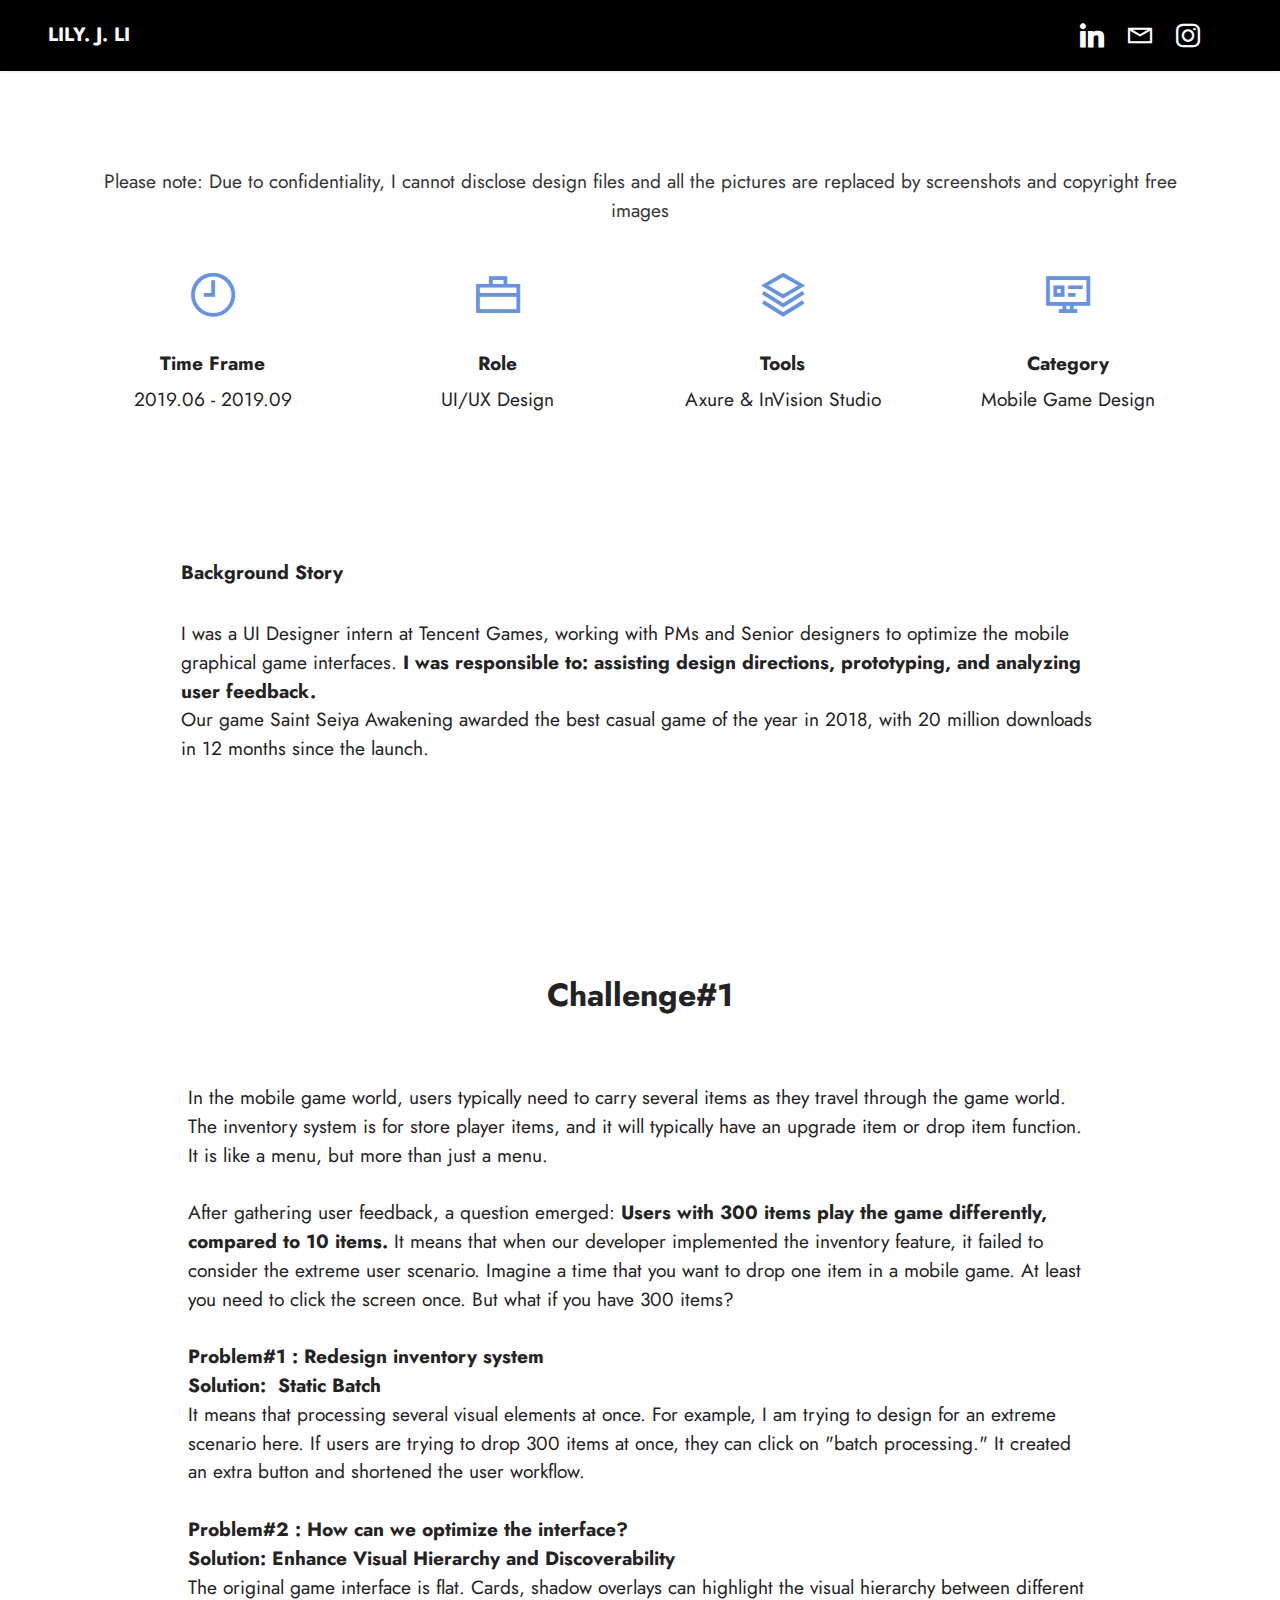
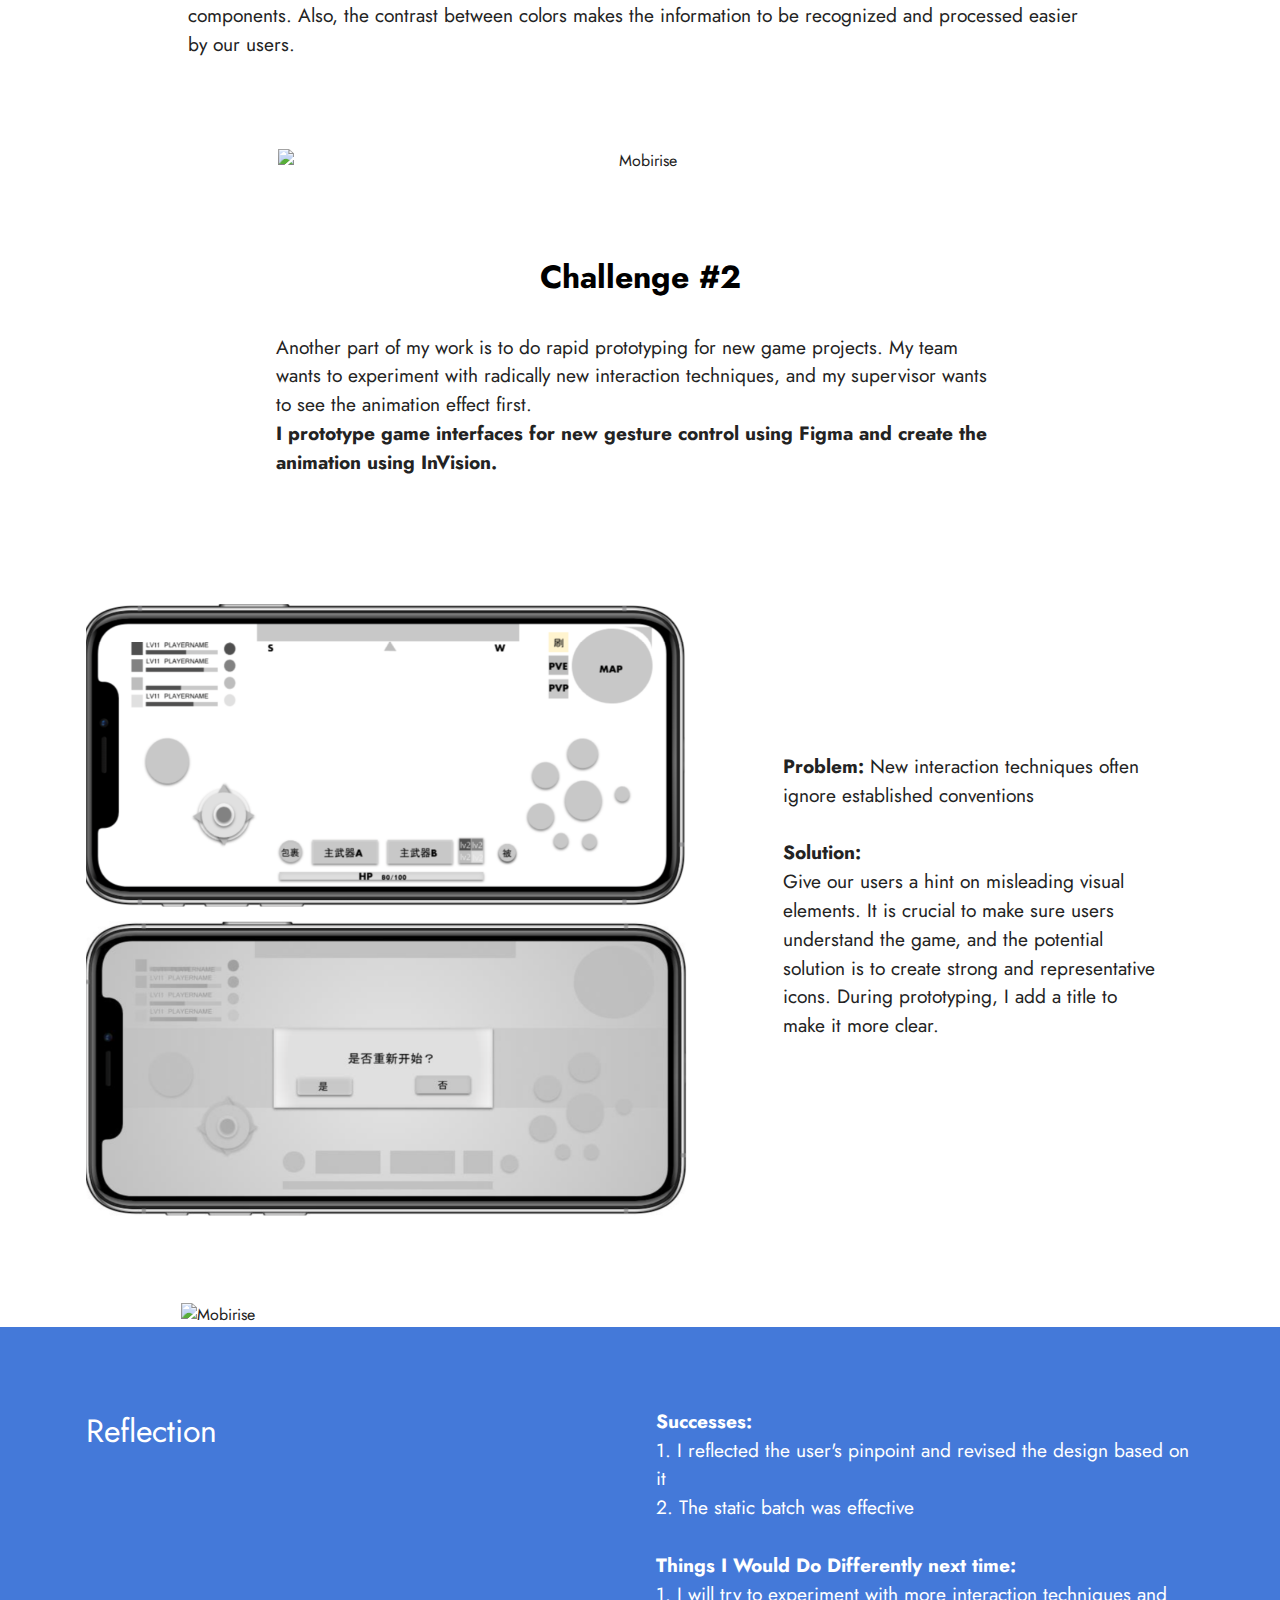
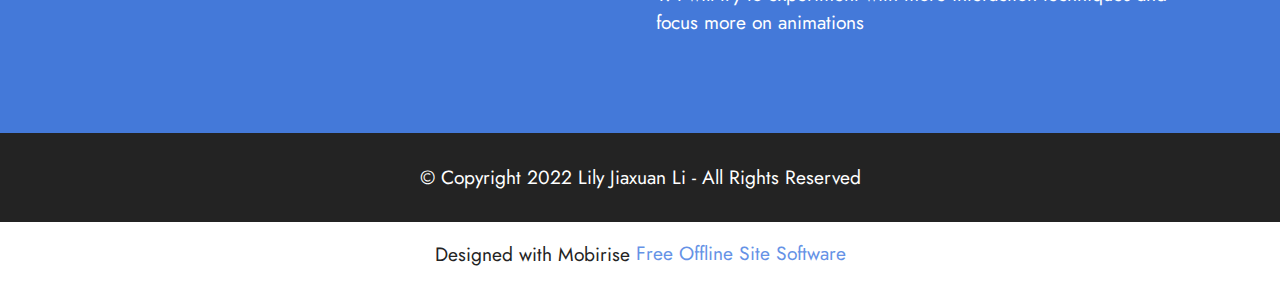
==== commit aa18ba6e: "Add files via upload" ====
--- a/page1.html
+++ b/page1.html
@@ -33,192 +33,7 @@
 </head>
 <body>
   
-  
-
-<section data-bs-version="5.1" class="features1 cid-seDOl8U9G4" id="features1-f">
-    
-
-    
-    <div class="container">
-        <div class="row">
-            <div class="col-12">
-                <h3 class="mbr-section-title mbr-fonts-style align-center mb-0 display-7">Please note: Due to confidentiality, I cannot disclose design files and all the pictures are replaced by screenshots and copyright free images</h3>
-                
-            </div>
-        </div>
-        <div class="row">
-            <div class="card col-12 col-md-6 col-lg-3">
-                <div class="card-wrapper">
-                    <div class="card-box align-center">
-                        <div class="iconfont-wrapper">
-                            <span class="mbr-iconfont mobi-mbri-clock mobi-mbri" style="font-size: 44px;"></span>
-                        </div>
-                        <h5 class="card-title mbr-fonts-style display-7"><strong>Time Frame</strong></h5>
-                        <p class="card-text mbr-fonts-style display-7">2019.06 - 2019.09</p>
-                    </div>
-                </div>
-            </div>
-            <div class="card col-12 col-md-6 col-lg-3">
-                <div class="card-wrapper">
-                    <div class="card-box align-center">
-                        <div class="iconfont-wrapper">
-                            <span class="mbr-iconfont mobi-mbri-briefcase mobi-mbri" style="font-size: 44px;"></span>
-                        </div>
-                        <h5 class="card-title mbr-fonts-style display-7"><strong>Role</strong></h5>
-                        <p class="card-text mbr-fonts-style display-7">UI/UX Design</p>
-                    </div>
-                </div>
-            </div>
-            <div class="card col-12 col-md-6 col-lg-3">
-                <div class="card-wrapper">
-                    <div class="card-box align-center">
-                        <div class="iconfont-wrapper">
-                            <span class="mbr-iconfont mobi-mbri-layers mobi-mbri" style="font-size: 44px;"></span>
-                        </div>
-                        <h5 class="card-title mbr-fonts-style display-7"><span style="font-size: 19.2px;"><strong>Tools</strong></span><br></h5>
-                        <p class="card-text mbr-fonts-style display-7">Axure &amp; InVision Studio</p>
-                    </div>
-                </div>
-            </div>
-            <div class="card col-12 col-md-6 col-lg-3">
-                <div class="card-wrapper">
-                    <div class="card-box align-center">
-                        <div class="iconfont-wrapper">
-                            <span class="mbr-iconfont mobi-mbri-sites mobi-mbri" style="font-size: 44px;"></span>
-                        </div>
-                        <h5 class="card-title mbr-fonts-style display-7"><strong>Category</strong></h5>
-                        <p class="card-text mbr-fonts-style display-7">Mobile Game Design</p>
-                    </div>
-                </div>
-            </div>
-        </div>
-    </div>
-</section>
-
-<section data-bs-version="5.1" class="content5 cid-sgqyYXfmW1" id="content5-42">
-    
-    <div class="container">
-        <div class="row justify-content-center">
-            <div class="col-md-12 col-lg-10">
-                
-                <h4 class="mbr-section-subtitle mbr-fonts-style mb-4 display-7"><strong>Background Story</strong></h4>
-                <p class="mbr-text mbr-fonts-style display-7">I was a UI Designer intern at Tencent Games, working with PMs and Senior designers to optimize the mobile graphical game interfaces. <strong>I was responsible to:&nbsp;assisting design directions, prototyping, and analyzing user feedback.</strong><br>Our game Saint Seiya Awakening  awarded the best casual game of the year in 2018, with 20 million downloads in 12 months since the launch.&nbsp;&nbsp;<br></p>
-            </div>
-        </div>
-    </div>
-</section>
-
-<section data-bs-version="5.1" class="header10 cid-sg9KBtC5sc" id="header10-32">
-
-    
-
-    
-
-    <div class="align-center container-fluid">
-        <div class="row justify-content-center">
-            <div class="col-md-12 col-lg-9">
-                <h1 class="mbr-section-title mbr-fonts-style mb-3 display-5"><strong>Challenge#1</strong><br><strong><br></strong></h1>
-                <p class="mbr-text mbr-fonts-style display-7">In the mobile game world, users typically need to carry several items as they travel through the game world. The inventory system is for store player items, and it will typically have an upgrade item or drop item function. It is like a menu, but more than just a menu. <br><br>After gathering user feedback, a question emerged: <strong>Users with 300 items play the game differently, compared to 10 items.</strong> It means that when our developer implemented the inventory feature, it failed to consider the extreme user scenario. Imagine a time that you want to drop one item in a mobile game. At least you need to click the screen once. But what if you have 300 items?&nbsp;<br><strong><br>Problem#1 :&nbsp;Redesign inventory system<br></strong><strong>Solution:&nbsp;</strong><strong>&nbsp;Static Batch</strong><br>It means that processing several visual elements at once. For example, I am trying to design for an extreme scenario here. If users are trying to drop 300 items at once, they can click on "batch processing." It created an extra button and shortened the user workflow.<br><strong><br></strong><strong>Problem</strong><strong>#2 :&nbsp;</strong><strong>How can we optimize the interface?<br></strong><strong>Solution: Enhance Visual Hierarchy and Discoverability</strong>&nbsp;<br>The original game interface is flat. Cards, shadow overlays can highlight the visual hierarchy between different components. Also, the contrast between colors makes the information to be recognized and processed easier by our users.<br><br><br></p>
-                
-                <div class="image-wrap mt-4">
-                    <img src="assets/images/group-27.png" alt="Mobirise" title="">
-                </div>
-            </div>
-        </div>
-    </div>
-</section>
-
-<section data-bs-version="5.1" class="content5 cid-seDXMnOi96" id="content5-j">
-    
-    <div class="container">
-        <div class="row justify-content-center">
-            <div class="col-md-12 col-lg-8">
-                
-                <h4 class="mbr-section-subtitle mbr-fonts-style mb-4 display-5"><strong>Challenge #2</strong></h4>
-                <p class="mbr-text mbr-fonts-style display-7">Another part of my work is to do rapid prototyping for new game projects. My team wants to experiment with radically new interaction techniques, and my supervisor wants to see the animation effect first. 
-<br><strong>I prototype game interfaces for new gesture control using Figma and create the animation using InVision. 
-</strong><br><strong><br></strong></p>
-            </div>
-        </div>
-    </div>
-</section>
-
-<section data-bs-version="5.1" class="testimonials1 cid-seDXXkid7o" id="testimonials1-k">
-    
-
-    
-    <div class="container">
-        
-        <div class="row align-items-center">
-            <div class="col-12 col-md-7">
-                <div class="image-wrapper">
-                    <img src="assets/images/202011041916383.png" alt="Mobirise">
-                </div>
-            </div>
-            <div class="col-12 col-md">
-                <div class="text-wrapper">
-                    <p class="mbr-text mbr-fonts-style mb-4 display-7"><strong>Problem:</strong> New interaction techniques often ignore established conventions 
-<br>
-<br><strong>Solution: 
-</strong><br>Give our users a hint on misleading visual elements. It is crucial to make sure users understand the game, and the potential solution is to create strong and representative icons. During prototyping, I add a title to make it more clear.&nbsp;&nbsp;<br></p>
-                    
-                    
-                </div>
-            </div>
-        </div>
-    </div>
-</section>
-
-<section data-bs-version="5.1" class="image3 cid-sfumaweaKa" id="image3-1r">
-    
-
-    
-
-    <div class="container">
-        <div class="row justify-content-center">
-            <div class="col-12 col-lg-10">
-                <div class="image-wrapper">
-                    <img src="assets/images/wechat-20201104191657.gif" alt="Mobirise">
-                    
-                </div>
-            </div>
-        </div>
-    </div>
-</section>
-
-<section data-bs-version="5.1" class="content10 cid-seDYofYLCy" id="content10-l">
-    
-    <div class="container">
-        <div class="row justify-content-center">
-            <div class="col-12 col-md">
-                
-                <h6 class="mbr-section-subtitle mbr-fonts-style mb-4 display-5">Reflection</h6>
-            </div>
-            <div class="col-md-12 col-lg-6">
-                <p class="mbr-text mbr-fonts-style display-7"><strong>Successes:&nbsp;</strong><br>1. I reflected the user's pinpoint and revised the design based on it<br>2. The static batch was effective<br><br><strong>Things I Would Do Differently next time:</strong><br>1. I will try to experiment with more interaction techniques and focus more on animations</p>
-            </div>
-        </div>
-    </div>
-</section>
-
-<section data-bs-version="5.1" class="footer7 cid-seEkNGOCdK" once="footers" id="footer7-17">
-
-    
-
-    
-
-    <div class="container">
-        <div class="media-container-row align-center mbr-white">
-            <div class="col-12">
-                <p class="mbr-text mb-0 mbr-fonts-style display-7">
-                    © Copyright 2022 Lily Jiaxuan Li - All Rights Reserved
-                </p>
-            </div>
-        </div>
-    </div>
-</section>
-
-<section data-bs-version="5.1" class="menu menu1 cid-sfusuhJ6v9" once="menu" id="menu1-20">
+  <section data-bs-version="5.1" class="menu menu1 cid-sfusuhJ6v9" once="menu" id="menu1-20">
     
 
     <nav class="navbar navbar-dropdown navbar-fixed-top navbar-expand-lg">
@@ -253,7 +68,192 @@
             </div>
         </div>
     </nav>
-</section><section class="display-7" style="padding: 0;align-items: center;justify-content: center;flex-wrap: wrap;    align-content: center;display: flex;position: relative;height: 4rem;"><a href="https://mobiri.se/" style="flex: 1 1;height: 4rem;position: absolute;width: 100%;z-index: 1;"><img alt="" style="height: 4rem;" src="[data-uri]"></a><p style="margin: 0;text-align: center;" class="display-7">Created with Mobirise &#8204;</p><a style="z-index:1" href="https://mobirise.com/website-maker.html">Web Site Maker</a></section><script src="assets/bootstrap/js/bootstrap.bundle.min.js"></script>  <script src="assets/parallax/jarallax.js"></script>  <script src="assets/smoothscroll/smooth-scroll.js"></script>  <script src="assets/ytplayer/index.js"></script>  <script src="assets/dropdown/js/navbar-dropdown.js"></script>  <script src="assets/theme/js/script.js"></script>  
+</section>
+
+
+
+<section data-bs-version="5.1" class="features1 cid-seDOl8U9G4" id="features1-f">
+    
+
+    
+    <div class="container">
+        <div class="row">
+            <div class="col-12">
+                <h3 class="mbr-section-title mbr-fonts-style align-center mb-0 display-7">Please note: Due to confidentiality, I cannot disclose design files and all the pictures are replaced by screenshots and copyright free images</h3>
+                
+            </div>
+        </div>
+        <div class="row">
+            <div class="card col-12 col-md-6 col-lg-3">
+                <div class="card-wrapper">
+                    <div class="card-box align-center">
+                        <div class="iconfont-wrapper">
+                            <span class="mbr-iconfont mobi-mbri-clock mobi-mbri" style="font-size: 44px;"></span>
+                        </div>
+                        <h5 class="card-title mbr-fonts-style display-7"><strong>Time Frame</strong></h5>
+                        <p class="card-text mbr-fonts-style display-7">2019.06 - 2019.09</p>
+                    </div>
+                </div>
+            </div>
+            <div class="card col-12 col-md-6 col-lg-3">
+                <div class="card-wrapper">
+                    <div class="card-box align-center">
+                        <div class="iconfont-wrapper">
+                            <span class="mbr-iconfont mobi-mbri-briefcase mobi-mbri" style="font-size: 44px;"></span>
+                        </div>
+                        <h5 class="card-title mbr-fonts-style display-7"><strong>Role</strong></h5>
+                        <p class="card-text mbr-fonts-style display-7">UI/UX Design</p>
+                    </div>
+                </div>
+            </div>
+            <div class="card col-12 col-md-6 col-lg-3">
+                <div class="card-wrapper">
+                    <div class="card-box align-center">
+                        <div class="iconfont-wrapper">
+                            <span class="mbr-iconfont mobi-mbri-layers mobi-mbri" style="font-size: 44px;"></span>
+                        </div>
+                        <h5 class="card-title mbr-fonts-style display-7"><span style="font-size: 19.2px;"><strong>Tools</strong></span><br></h5>
+                        <p class="card-text mbr-fonts-style display-7">Axure &amp; InVision Studio</p>
+                    </div>
+                </div>
+            </div>
+            <div class="card col-12 col-md-6 col-lg-3">
+                <div class="card-wrapper">
+                    <div class="card-box align-center">
+                        <div class="iconfont-wrapper">
+                            <span class="mbr-iconfont mobi-mbri-sites mobi-mbri" style="font-size: 44px;"></span>
+                        </div>
+                        <h5 class="card-title mbr-fonts-style display-7"><strong>Category</strong></h5>
+                        <p class="card-text mbr-fonts-style display-7">Mobile Game Design</p>
+                    </div>
+                </div>
+            </div>
+        </div>
+    </div>
+</section>
+
+<section data-bs-version="5.1" class="content5 cid-sgqyYXfmW1" id="content5-42">
+    
+    <div class="container">
+        <div class="row justify-content-center">
+            <div class="col-md-12 col-lg-10">
+                
+                <h4 class="mbr-section-subtitle mbr-fonts-style mb-4 display-7"><strong>Background Story</strong></h4>
+                <p class="mbr-text mbr-fonts-style display-7">I was a UI Designer intern at Tencent Games, working with PMs and Senior designers to optimize the mobile graphical game interfaces. <strong>I was responsible to:&nbsp;assisting design directions, prototyping, and analyzing user feedback.</strong><br>Our game Saint Seiya Awakening  awarded the best casual game of the year in 2018, with 20 million downloads in 12 months since the launch.&nbsp;&nbsp;<br></p>
+            </div>
+        </div>
+    </div>
+</section>
+
+<section data-bs-version="5.1" class="header10 cid-sg9KBtC5sc" id="header10-32">
+
+    
+
+    
+
+    <div class="align-center container-fluid">
+        <div class="row justify-content-center">
+            <div class="col-md-12 col-lg-9">
+                <h1 class="mbr-section-title mbr-fonts-style mb-3 display-5"><strong>Challenge#1</strong><br><strong><br></strong></h1>
+                <p class="mbr-text mbr-fonts-style display-7">In the mobile game world, users typically need to carry several items as they travel through the game world. The inventory system is for store player items, and it will typically have an upgrade item or drop item function. It is like a menu, but more than just a menu. <br><br>After gathering user feedback, a question emerged: <strong>Users with 300 items play the game differently, compared to 10 items.</strong> It means that when our developer implemented the inventory feature, it failed to consider the extreme user scenario. Imagine a time that you want to drop one item in a mobile game. At least you need to click the screen once. But what if you have 300 items?&nbsp;<br><strong><br>Problem#1 :&nbsp;Redesign inventory system<br></strong><strong>Solution:&nbsp;</strong><strong>&nbsp;Static Batch</strong><br>It means that processing several visual elements at once. For example, I am trying to design for an extreme scenario here. If users are trying to drop 300 items at once, they can click on "batch processing." It created an extra button and shortened the user workflow.<br><strong><br></strong><strong>Problem</strong><strong>#2 :&nbsp;</strong><strong>How can we optimize the interface?<br></strong><strong>Solution: Enhance Visual Hierarchy and Discoverability</strong>&nbsp;<br>The original game interface is flat. Cards, shadow overlays can highlight the visual hierarchy between different components. Also, the contrast between colors makes the information to be recognized and processed easier by our users.<br><br><br></p>
+                
+                <div class="image-wrap mt-4">
+                    <img src="assets/images/group-27.png" alt="Mobirise" title="">
+                </div>
+            </div>
+        </div>
+    </div>
+</section>
+
+<section data-bs-version="5.1" class="content5 cid-seDXMnOi96" id="content5-j">
+    
+    <div class="container">
+        <div class="row justify-content-center">
+            <div class="col-md-12 col-lg-8">
+                
+                <h4 class="mbr-section-subtitle mbr-fonts-style mb-4 display-5"><strong>Challenge #2</strong></h4>
+                <p class="mbr-text mbr-fonts-style display-7">Another part of my work is to do rapid prototyping for new game projects. My team wants to experiment with radically new interaction techniques, and my supervisor wants to see the animation effect first. 
+<br><strong>I prototype game interfaces for new gesture control using Figma and create the animation using InVision. 
+</strong><br><strong><br></strong></p>
+            </div>
+        </div>
+    </div>
+</section>
+
+<section data-bs-version="5.1" class="testimonials1 cid-seDXXkid7o" id="testimonials1-k">
+    
+
+    
+    <div class="container">
+        
+        <div class="row align-items-center">
+            <div class="col-12 col-md-7">
+                <div class="image-wrapper">
+                    <img src="assets/images/202011041916383.png" alt="Mobirise">
+                </div>
+            </div>
+            <div class="col-12 col-md">
+                <div class="text-wrapper">
+                    <p class="mbr-text mbr-fonts-style mb-4 display-7"><strong>Problem:</strong> New interaction techniques often ignore established conventions 
+<br>
+<br><strong>Solution: 
+</strong><br>Give our users a hint on misleading visual elements. It is crucial to make sure users understand the game, and the potential solution is to create strong and representative icons. During prototyping, I add a title to make it more clear.&nbsp;&nbsp;<br></p>
+                    
+                    
+                </div>
+            </div>
+        </div>
+    </div>
+</section>
+
+<section data-bs-version="5.1" class="image3 cid-sfumaweaKa" id="image3-1r">
+    
+
+    
+
+    <div class="container">
+        <div class="row justify-content-center">
+            <div class="col-12 col-lg-10">
+                <div class="image-wrapper">
+                    <img src="assets/images/wechat-20201104191657.gif" alt="Mobirise">
+                    
+                </div>
+            </div>
+        </div>
+    </div>
+</section>
+
+<section data-bs-version="5.1" class="content10 cid-seDYofYLCy" id="content10-l">
+    
+    <div class="container">
+        <div class="row justify-content-center">
+            <div class="col-12 col-md">
+                
+                <h6 class="mbr-section-subtitle mbr-fonts-style mb-4 display-5">Reflection</h6>
+            </div>
+            <div class="col-md-12 col-lg-6">
+                <p class="mbr-text mbr-fonts-style display-7"><strong>Successes:&nbsp;</strong><br>1. I reflected the user's pinpoint and revised the design based on it<br>2. The static batch was effective<br><br><strong>Things I Would Do Differently next time:</strong><br>1. I will try to experiment with more interaction techniques and focus more on animations</p>
+            </div>
+        </div>
+    </div>
+</section>
+
+<section data-bs-version="5.1" class="footer7 cid-seEkNGOCdK" once="footers" id="footer7-17">
+
+    
+
+    
+
+    <div class="container">
+        <div class="media-container-row align-center mbr-white">
+            <div class="col-12">
+                <p class="mbr-text mb-0 mbr-fonts-style display-7">
+                    © Copyright 2022 Lily Jiaxuan Li - All Rights Reserved
+                </p>
+            </div>
+        </div>
+    </div>
+</section><section class="display-7" style="padding: 0;align-items: center;justify-content: center;flex-wrap: wrap;    align-content: center;display: flex;position: relative;height: 4rem;"><a href="https://mobiri.se/" style="flex: 1 1;height: 4rem;position: absolute;width: 100%;z-index: 1;"><img alt="" style="height: 4rem;" src="[data-uri]"></a><p style="margin: 0;text-align: center;" class="display-7">Designed with Mobirise &#8204;</p><a style="z-index:1" href="https://mobirise.com/offline-website-builder.html">Free Offline Site Software</a></section><script src="assets/bootstrap/js/bootstrap.bundle.min.js"></script>  <script src="assets/parallax/jarallax.js"></script>  <script src="assets/smoothscroll/smooth-scroll.js"></script>  <script src="assets/ytplayer/index.js"></script>  <script src="assets/dropdown/js/navbar-dropdown.js"></script>  <script src="assets/theme/js/script.js"></script>  
   
   
 </body>
--- a/assets/mobirise/css/mbr-additional.css
+++ b/assets/mobirise/css/mbr-additional.css
@@ -1,3 +1,6 @@
+.btn {
+  border-width: 2px;
+}
 body {
   font-family: Jost;
 }
@@ -289,7 +292,7 @@
 .btn-primary-outline,
 .btn-primary-outline:active {
   background-color: transparent !important;
-  border-color: transparent;
+  border-color: #6592e6;
   color: #6592e6;
 }
 .btn-primary-outline:hover,
@@ -298,7 +301,7 @@
 .btn-primary-outline.active {
   color: #2260d2 !important;
   background-color: transparent!important;
-  border-color: transparent!important;
+  border-color: #2260d2 !important;
   box-shadow: none!important;
 }
 .btn-primary-outline.disabled,
@@ -310,7 +313,7 @@
 .btn-secondary-outline,
 .btn-secondary-outline:active {
   background-color: transparent !important;
-  border-color: transparent;
+  border-color: #ff6666;
   color: #ff6666;
 }
 .btn-secondary-outline:hover,
@@ -319,7 +322,7 @@
 .btn-secondary-outline.active {
   color: #ff0f0f !important;
   background-color: transparent!important;
-  border-color: transparent!important;
+  border-color: #ff0f0f !important;
   box-shadow: none!important;
 }
 .btn-secondary-outline.disabled,
@@ -331,7 +334,7 @@
 .btn-info-outline,
 .btn-info-outline:active {
   background-color: transparent !important;
-  border-color: transparent;
+  border-color: #47b5ed;
   color: #47b5ed;
 }
 .btn-info-outline:hover,
@@ -340,7 +343,7 @@
 .btn-info-outline.active {
   color: #148cca !important;
   background-color: transparent!important;
-  border-color: transparent!important;
+  border-color: #148cca !important;
   box-shadow: none!important;
 }
 .btn-info-outline.disabled,
@@ -352,7 +355,7 @@
 .btn-success-outline,
 .btn-success-outline:active {
   background-color: transparent !important;
-  border-color: transparent;
+  border-color: #40b0bf;
   color: #40b0bf;
 }
 .btn-success-outline:hover,
@@ -361,7 +364,7 @@
 .btn-success-outline.active {
   color: #2a747e !important;
   background-color: transparent!important;
-  border-color: transparent!important;
+  border-color: #2a747e !important;
   box-shadow: none!important;
 }
 .btn-success-outline.disabled,
@@ -373,7 +376,7 @@
 .btn-warning-outline,
 .btn-warning-outline:active {
   background-color: transparent !important;
-  border-color: transparent;
+  border-color: #ffe161;
   color: #ffe161;
 }
 .btn-warning-outline:hover,
@@ -382,7 +385,7 @@
 .btn-warning-outline.active {
   color: #ffd10a !important;
   background-color: transparent!important;
-  border-color: transparent!important;
+  border-color: #ffd10a !important;
   box-shadow: none!important;
 }
 .btn-warning-outline.disabled,
@@ -394,7 +397,7 @@
 .btn-danger-outline,
 .btn-danger-outline:active {
   background-color: transparent !important;
-  border-color: transparent;
+  border-color: #ff9966;
   color: #ff9966;
 }
 .btn-danger-outline:hover,
@@ -403,7 +406,7 @@
 .btn-danger-outline.active {
   color: #ff5f0f !important;
   background-color: transparent!important;
-  border-color: transparent!important;
+  border-color: #ff5f0f !important;
   box-shadow: none!important;
 }
 .btn-danger-outline.disabled,
@@ -415,7 +418,7 @@
 .btn-black-outline,
 .btn-black-outline:active {
   background-color: transparent !important;
-  border-color: transparent;
+  border-color: #232323;
   color: #232323;
 }
 .btn-black-outline:hover,
@@ -424,7 +427,7 @@
 .btn-black-outline.active {
   color: #000000 !important;
   background-color: transparent!important;
-  border-color: transparent!important;
+  border-color: #000000 !important;
   box-shadow: none!important;
 }
 .btn-black-outline.disabled,
@@ -436,7 +439,7 @@
 .btn-white-outline,
 .btn-white-outline:active {
   background-color: transparent !important;
-  border-color: transparent;
+  border-color: #fafafa;
   color: #fafafa;
 }
 .btn-white-outline:hover,
@@ -445,7 +448,7 @@
 .btn-white-outline.active {
   color: #cfcfcf !important;
   background-color: transparent!important;
-  border-color: transparent!important;
+  border-color: #cfcfcf !important;
   box-shadow: none!important;
 }
 .btn-white-outline.disabled,
@@ -682,14 +685,8 @@
 a {
   transition: color 0.6s;
 }
-.cid-sfusuhJ6v9 {
-  z-index: 1000;
-  width: 100%;
-  position: relative;
-  min-height: 60px;
-}
-.cid-sfusuhJ6v9 nav.navbar {
-  position: fixed;
+.cid-sfusuhJ6v9 .navbar-dropdown {
+  position: relative !important;
 }
 .cid-sfusuhJ6v9 .dropdown-item:before {
   font-family: Moririse2 !important;
@@ -1000,7 +997,6 @@
 }
 .cid-sfusuhJ6v9 .navbar-dropdown {
   padding: 0 1rem;
-  position: fixed;
 }
 .cid-sfusuhJ6v9 a.nav-link {
   display: flex;
@@ -1029,23 +1025,19 @@
     left: -1rem;
   }
 }
-.cid-t82aEzBNpt {
-  background-color: #000000;
-}
-@media (max-width: 991px) {
-  .cid-t82aEzBNpt .image-wrapper {
-    margin-bottom: 1rem;
-  }
-}
-.cid-t82aEzBNpt .row {
-  flex-direction: row-reverse;
-}
-.cid-t82aEzBNpt img {
-  width: 100%;
+.cid-t8vDzpFv4p {
+  background-image: url("../../../assets/images/10.png");
+}
+.cid-t8vDzpFv4p .mbr-section-title {
+  color: #ffffff;
+}
+.cid-t8vDzpFv4p .mbr-text,
+.cid-t8vDzpFv4p .mbr-section-btn {
+  color: #ffffff;
 }
 .cid-seElMoyIQG {
   padding-top: 9rem;
-  padding-bottom: 5rem;
+  padding-bottom: 9rem;
   background-color: #000000;
 }
 .cid-seElMoyIQG .card-wrapper {
@@ -1067,144 +1059,54 @@
 .cid-seElMoyIQG .card-text {
   color: #ffffff;
 }
-.cid-t0RBkNvS1s {
-  padding-top: 6rem;
-  padding-bottom: 5rem;
+.cid-t8vEz1ccqV {
+  background-image: url("../../../assets/images/slide-16-9.png");
+}
+.cid-t8vsLzjcyQ {
+  padding-top: 2rem;
+  padding-bottom: 7rem;
   background-color: #000000;
 }
-.cid-t0RBkNvS1s img,
-.cid-t0RBkNvS1s .item-img {
-  width: 100%;
-}
-.cid-t0RBkNvS1s .item:focus,
-.cid-t0RBkNvS1s span:focus {
-  outline: none;
-}
-.cid-t0RBkNvS1s .item-wrapper {
-  position: relative;
-}
-.cid-t0RBkNvS1s .slide-content {
-  position: relative;
-  border-radius: 4px;
-  background: #f3f3f3;
-  height: 100%;
-  display: flex;
-  overflow: hidden;
-  flex-flow: column nowrap;
-}
-@media (min-width: 992px) {
-  .cid-t0RBkNvS1s .slide-content .item-content {
-    padding: 2rem 2rem 0;
-  }
-  .cid-t0RBkNvS1s .slide-content .item-footer {
-    padding: 0 2rem 2rem;
-  }
-}
-@media (max-width: 991px) {
-  .cid-t0RBkNvS1s .slide-content .item-content {
-    padding: 1rem 1rem 0;
-  }
-  .cid-t0RBkNvS1s .slide-content .item-footer {
-    padding: 0 1rem 1rem;
-  }
-}
-.cid-t0RBkNvS1s .mbr-section-btn {
-  margin-top: auto !important;
-}
-.cid-t0RBkNvS1s .mbr-section-title {
-  color: #ffffff;
-}
-.cid-t0RBkNvS1s .mbr-text,
-.cid-t0RBkNvS1s .mbr-section-btn {
-  text-align: center;
-}
-.cid-t0RBkNvS1s .item-title {
-  text-align: center;
-}
-.cid-t0RBkNvS1s .item-subtitle {
+.cid-t8vsLzjcyQ .mbr-text {
+  color: #ffffff;
   text-align: left;
 }
-.cid-t0RBkNvS1s .embla__slide {
-  display: flex;
-  justify-content: center;
-  position: relative;
-  min-width: 410px;
-  max-width: 410px;
-}
-@media (max-width: 768px) {
-  .cid-t0RBkNvS1s .embla__slide {
-    min-width: 70%;
-    max-width: initial;
-    margin-left: 1rem !important;
-    margin-right: 1rem !important;
-  }
-}
-.cid-t0RBkNvS1s .embla__button--next,
-.cid-t0RBkNvS1s .embla__button--prev {
-  display: flex;
-}
-.cid-t0RBkNvS1s .embla__button {
-  top: 50%;
-  width: 60px;
-  height: 60px;
-  margin-top: -1.5rem;
-  font-size: 22px;
-  background-color: rgba(0, 0, 0, 0.5);
-  color: #fff;
-  border: 2px solid #fff;
-  border-radius: 50%;
-  transition: all 0.3s;
-  position: absolute;
-  display: flex;
-  justify-content: center;
-  align-items: center;
-}
-@media (max-width: 768px) {
-  .cid-t0RBkNvS1s .embla__button {
-    display: none;
-  }
-}
-.cid-t0RBkNvS1s .embla__button:disabled {
-  cursor: default;
-  display: none;
-}
-.cid-t0RBkNvS1s .embla__button:hover {
-  background: #000;
-  color: rgba(255, 255, 255, 0.5);
-}
-.cid-t0RBkNvS1s .embla__button.embla__button--prev {
-  left: 0;
-  margin-left: 2.5rem;
-}
-.cid-t0RBkNvS1s .embla__button.embla__button--next {
-  right: 0;
-  margin-right: 2.5rem;
-}
-@media (max-width: 767px) {
-  .cid-t0RBkNvS1s .embla__button {
-    top: auto;
-  }
-}
-.cid-t0RBkNvS1s .embla {
-  position: relative;
-  width: 100%;
-}
-.cid-t0RBkNvS1s .embla__viewport {
-  overflow: hidden;
-  width: 100%;
-}
-.cid-t0RBkNvS1s .embla__viewport.is-draggable {
-  cursor: grab;
-}
-.cid-t0RBkNvS1s .embla__viewport.is-dragging {
-  cursor: grabbing;
-}
-.cid-t0RBkNvS1s .embla__container {
-  display: flex;
-  user-select: none;
-  -webkit-touch-callout: none;
-  -khtml-user-select: none;
-  -webkit-tap-highlight-color: transparent;
+.cid-t8vsLzjcyQ .mbr-section-subtitle {
+  color: #ffffff;
+}
+.cid-t8vuLJ7Oy6 {
+  background-image: url("../../../assets/images/cover11.png");
+}
+.cid-t8vuLJ7Oy6 .mbr-section-title {
+  color: #ffffff;
+}
+.cid-t8vuYxlc0R {
+  padding-top: 2rem;
+  padding-bottom: 10rem;
+  background-color: #000000;
+}
+.cid-t8vuYxlc0R .mbr-text {
+  color: #ffffff;
+}
+.cid-t8vuYxlc0R .mbr-section-subtitle {
+  color: #ffffff;
+}
+.cid-t8vv9lEkMh {
+  background-image: url("../../../assets/images/9.png");
+}
+.cid-t8vv9lEkMh .mbr-section-title {
+  color: #ffffff;
+}
+.cid-t8vvWnN20d {
+  padding-top: 2rem;
+  padding-bottom: 10rem;
+  background-color: #000000;
+}
+.cid-t8vvWnN20d .mbr-text {
+  color: #ffffff;
+}
+.cid-t8vvWnN20d .mbr-section-subtitle {
+  color: #ffffff;
 }
 .cid-seVIAk7tf1 {
   padding-top: 4rem;
--- a/assets/mobirise/css/mbr-additional.css
+++ b/assets/mobirise/css/mbr-additional.css
@@ -1,3 +1,6 @@
+.btn {
+  border-width: 2px;
+}
 body {
   font-family: Jost;
 }
@@ -289,7 +292,7 @@
 .btn-primary-outline,
 .btn-primary-outline:active {
   background-color: transparent !important;
-  border-color: transparent;
+  border-color: #6592e6;
   color: #6592e6;
 }
 .btn-primary-outline:hover,
@@ -298,7 +301,7 @@
 .btn-primary-outline.active {
   color: #2260d2 !important;
   background-color: transparent!important;
-  border-color: transparent!important;
+  border-color: #2260d2 !important;
   box-shadow: none!important;
 }
 .btn-primary-outline.disabled,
@@ -310,7 +313,7 @@
 .btn-secondary-outline,
 .btn-secondary-outline:active {
   background-color: transparent !important;
-  border-color: transparent;
+  border-color: #ff6666;
   color: #ff6666;
 }
 .btn-secondary-outline:hover,
@@ -319,7 +322,7 @@
 .btn-secondary-outline.active {
   color: #ff0f0f !important;
   background-color: transparent!important;
-  border-color: transparent!important;
+  border-color: #ff0f0f !important;
   box-shadow: none!important;
 }
 .btn-secondary-outline.disabled,
@@ -331,7 +334,7 @@
 .btn-info-outline,
 .btn-info-outline:active {
   background-color: transparent !important;
-  border-color: transparent;
+  border-color: #47b5ed;
   color: #47b5ed;
 }
 .btn-info-outline:hover,
@@ -340,7 +343,7 @@
 .btn-info-outline.active {
   color: #148cca !important;
   background-color: transparent!important;
-  border-color: transparent!important;
+  border-color: #148cca !important;
   box-shadow: none!important;
 }
 .btn-info-outline.disabled,
@@ -352,7 +355,7 @@
 .btn-success-outline,
 .btn-success-outline:active {
   background-color: transparent !important;
-  border-color: transparent;
+  border-color: #40b0bf;
   color: #40b0bf;
 }
 .btn-success-outline:hover,
@@ -361,7 +364,7 @@
 .btn-success-outline.active {
   color: #2a747e !important;
   background-color: transparent!important;
-  border-color: transparent!important;
+  border-color: #2a747e !important;
   box-shadow: none!important;
 }
 .btn-success-outline.disabled,
@@ -373,7 +376,7 @@
 .btn-warning-outline,
 .btn-warning-outline:active {
   background-color: transparent !important;
-  border-color: transparent;
+  border-color: #ffe161;
   color: #ffe161;
 }
 .btn-warning-outline:hover,
@@ -382,7 +385,7 @@
 .btn-warning-outline.active {
   color: #ffd10a !important;
   background-color: transparent!important;
-  border-color: transparent!important;
+  border-color: #ffd10a !important;
   box-shadow: none!important;
 }
 .btn-warning-outline.disabled,
@@ -394,7 +397,7 @@
 .btn-danger-outline,
 .btn-danger-outline:active {
   background-color: transparent !important;
-  border-color: transparent;
+  border-color: #ff9966;
   color: #ff9966;
 }
 .btn-danger-outline:hover,
@@ -403,7 +406,7 @@
 .btn-danger-outline.active {
   color: #ff5f0f !important;
   background-color: transparent!important;
-  border-color: transparent!important;
+  border-color: #ff5f0f !important;
   box-shadow: none!important;
 }
 .btn-danger-outline.disabled,
@@ -415,7 +418,7 @@
 .btn-black-outline,
 .btn-black-outline:active {
   background-color: transparent !important;
-  border-color: transparent;
+  border-color: #232323;
   color: #232323;
 }
 .btn-black-outline:hover,
@@ -424,7 +427,7 @@
 .btn-black-outline.active {
   color: #000000 !important;
   background-color: transparent!important;
-  border-color: transparent!important;
+  border-color: #000000 !important;
   box-shadow: none!important;
 }
 .btn-black-outline.disabled,
@@ -436,7 +439,7 @@
 .btn-white-outline,
 .btn-white-outline:active {
   background-color: transparent !important;
-  border-color: transparent;
+  border-color: #fafafa;
   color: #fafafa;
 }
 .btn-white-outline:hover,
@@ -445,7 +448,7 @@
 .btn-white-outline.active {
   color: #cfcfcf !important;
   background-color: transparent!important;
-  border-color: transparent!important;
+  border-color: #cfcfcf !important;
   box-shadow: none!important;
 }
 .btn-white-outline.disabled,
@@ -682,14 +685,8 @@
 a {
   transition: color 0.6s;
 }
-.cid-sfusuhJ6v9 {
-  z-index: 1000;
-  width: 100%;
-  position: relative;
-  min-height: 60px;
-}
-.cid-sfusuhJ6v9 nav.navbar {
-  position: fixed;
+.cid-sfusuhJ6v9 .navbar-dropdown {
+  position: relative !important;
 }
 .cid-sfusuhJ6v9 .dropdown-item:before {
   font-family: Moririse2 !important;
@@ -1000,7 +997,6 @@
 }
 .cid-sfusuhJ6v9 .navbar-dropdown {
   padding: 0 1rem;
-  position: fixed;
 }
 .cid-sfusuhJ6v9 a.nav-link {
   display: flex;
@@ -1029,23 +1025,19 @@
     left: -1rem;
   }
 }
-.cid-t82aEzBNpt {
-  background-color: #000000;
-}
-@media (max-width: 991px) {
-  .cid-t82aEzBNpt .image-wrapper {
-    margin-bottom: 1rem;
-  }
-}
-.cid-t82aEzBNpt .row {
-  flex-direction: row-reverse;
-}
-.cid-t82aEzBNpt img {
-  width: 100%;
+.cid-t8vDzpFv4p {
+  background-image: url("../../../assets/images/10.png");
+}
+.cid-t8vDzpFv4p .mbr-section-title {
+  color: #ffffff;
+}
+.cid-t8vDzpFv4p .mbr-text,
+.cid-t8vDzpFv4p .mbr-section-btn {
+  color: #ffffff;
 }
 .cid-seElMoyIQG {
   padding-top: 9rem;
-  padding-bottom: 5rem;
+  padding-bottom: 9rem;
   background-color: #000000;
 }
 .cid-seElMoyIQG .card-wrapper {
@@ -1067,144 +1059,54 @@
 .cid-seElMoyIQG .card-text {
   color: #ffffff;
 }
-.cid-t0RBkNvS1s {
-  padding-top: 6rem;
-  padding-bottom: 5rem;
+.cid-t8vEz1ccqV {
+  background-image: url("../../../assets/images/slide-16-9.png");
+}
+.cid-t8vsLzjcyQ {
+  padding-top: 2rem;
+  padding-bottom: 7rem;
   background-color: #000000;
 }
-.cid-t0RBkNvS1s img,
-.cid-t0RBkNvS1s .item-img {
-  width: 100%;
-}
-.cid-t0RBkNvS1s .item:focus,
-.cid-t0RBkNvS1s span:focus {
-  outline: none;
-}
-.cid-t0RBkNvS1s .item-wrapper {
-  position: relative;
-}
-.cid-t0RBkNvS1s .slide-content {
-  position: relative;
-  border-radius: 4px;
-  background: #f3f3f3;
-  height: 100%;
-  display: flex;
-  overflow: hidden;
-  flex-flow: column nowrap;
-}
-@media (min-width: 992px) {
-  .cid-t0RBkNvS1s .slide-content .item-content {
-    padding: 2rem 2rem 0;
-  }
-  .cid-t0RBkNvS1s .slide-content .item-footer {
-    padding: 0 2rem 2rem;
-  }
-}
-@media (max-width: 991px) {
-  .cid-t0RBkNvS1s .slide-content .item-content {
-    padding: 1rem 1rem 0;
-  }
-  .cid-t0RBkNvS1s .slide-content .item-footer {
-    padding: 0 1rem 1rem;
-  }
-}
-.cid-t0RBkNvS1s .mbr-section-btn {
-  margin-top: auto !important;
-}
-.cid-t0RBkNvS1s .mbr-section-title {
-  color: #ffffff;
-}
-.cid-t0RBkNvS1s .mbr-text,
-.cid-t0RBkNvS1s .mbr-section-btn {
-  text-align: center;
-}
-.cid-t0RBkNvS1s .item-title {
-  text-align: center;
-}
-.cid-t0RBkNvS1s .item-subtitle {
+.cid-t8vsLzjcyQ .mbr-text {
+  color: #ffffff;
   text-align: left;
 }
-.cid-t0RBkNvS1s .embla__slide {
-  display: flex;
-  justify-content: center;
-  position: relative;
-  min-width: 410px;
-  max-width: 410px;
-}
-@media (max-width: 768px) {
-  .cid-t0RBkNvS1s .embla__slide {
-    min-width: 70%;
-    max-width: initial;
-    margin-left: 1rem !important;
-    margin-right: 1rem !important;
-  }
-}
-.cid-t0RBkNvS1s .embla__button--next,
-.cid-t0RBkNvS1s .embla__button--prev {
-  display: flex;
-}
-.cid-t0RBkNvS1s .embla__button {
-  top: 50%;
-  width: 60px;
-  height: 60px;
-  margin-top: -1.5rem;
-  font-size: 22px;
-  background-color: rgba(0, 0, 0, 0.5);
-  color: #fff;
-  border: 2px solid #fff;
-  border-radius: 50%;
-  transition: all 0.3s;
-  position: absolute;
-  display: flex;
-  justify-content: center;
-  align-items: center;
-}
-@media (max-width: 768px) {
-  .cid-t0RBkNvS1s .embla__button {
-    display: none;
-  }
-}
-.cid-t0RBkNvS1s .embla__button:disabled {
-  cursor: default;
-  display: none;
-}
-.cid-t0RBkNvS1s .embla__button:hover {
-  background: #000;
-  color: rgba(255, 255, 255, 0.5);
-}
-.cid-t0RBkNvS1s .embla__button.embla__button--prev {
-  left: 0;
-  margin-left: 2.5rem;
-}
-.cid-t0RBkNvS1s .embla__button.embla__button--next {
-  right: 0;
-  margin-right: 2.5rem;
-}
-@media (max-width: 767px) {
-  .cid-t0RBkNvS1s .embla__button {
-    top: auto;
-  }
-}
-.cid-t0RBkNvS1s .embla {
-  position: relative;
-  width: 100%;
-}
-.cid-t0RBkNvS1s .embla__viewport {
-  overflow: hidden;
-  width: 100%;
-}
-.cid-t0RBkNvS1s .embla__viewport.is-draggable {
-  cursor: grab;
-}
-.cid-t0RBkNvS1s .embla__viewport.is-dragging {
-  cursor: grabbing;
-}
-.cid-t0RBkNvS1s .embla__container {
-  display: flex;
-  user-select: none;
-  -webkit-touch-callout: none;
-  -khtml-user-select: none;
-  -webkit-tap-highlight-color: transparent;
+.cid-t8vsLzjcyQ .mbr-section-subtitle {
+  color: #ffffff;
+}
+.cid-t8vuLJ7Oy6 {
+  background-image: url("../../../assets/images/cover11.png");
+}
+.cid-t8vuLJ7Oy6 .mbr-section-title {
+  color: #ffffff;
+}
+.cid-t8vuYxlc0R {
+  padding-top: 2rem;
+  padding-bottom: 10rem;
+  background-color: #000000;
+}
+.cid-t8vuYxlc0R .mbr-text {
+  color: #ffffff;
+}
+.cid-t8vuYxlc0R .mbr-section-subtitle {
+  color: #ffffff;
+}
+.cid-t8vv9lEkMh {
+  background-image: url("../../../assets/images/9.png");
+}
+.cid-t8vv9lEkMh .mbr-section-title {
+  color: #ffffff;
+}
+.cid-t8vvWnN20d {
+  padding-top: 2rem;
+  padding-bottom: 10rem;
+  background-color: #000000;
+}
+.cid-t8vvWnN20d .mbr-text {
+  color: #ffffff;
+}
+.cid-t8vvWnN20d .mbr-section-subtitle {
+  color: #ffffff;
 }
 .cid-seVIAk7tf1 {
   padding-top: 4rem;
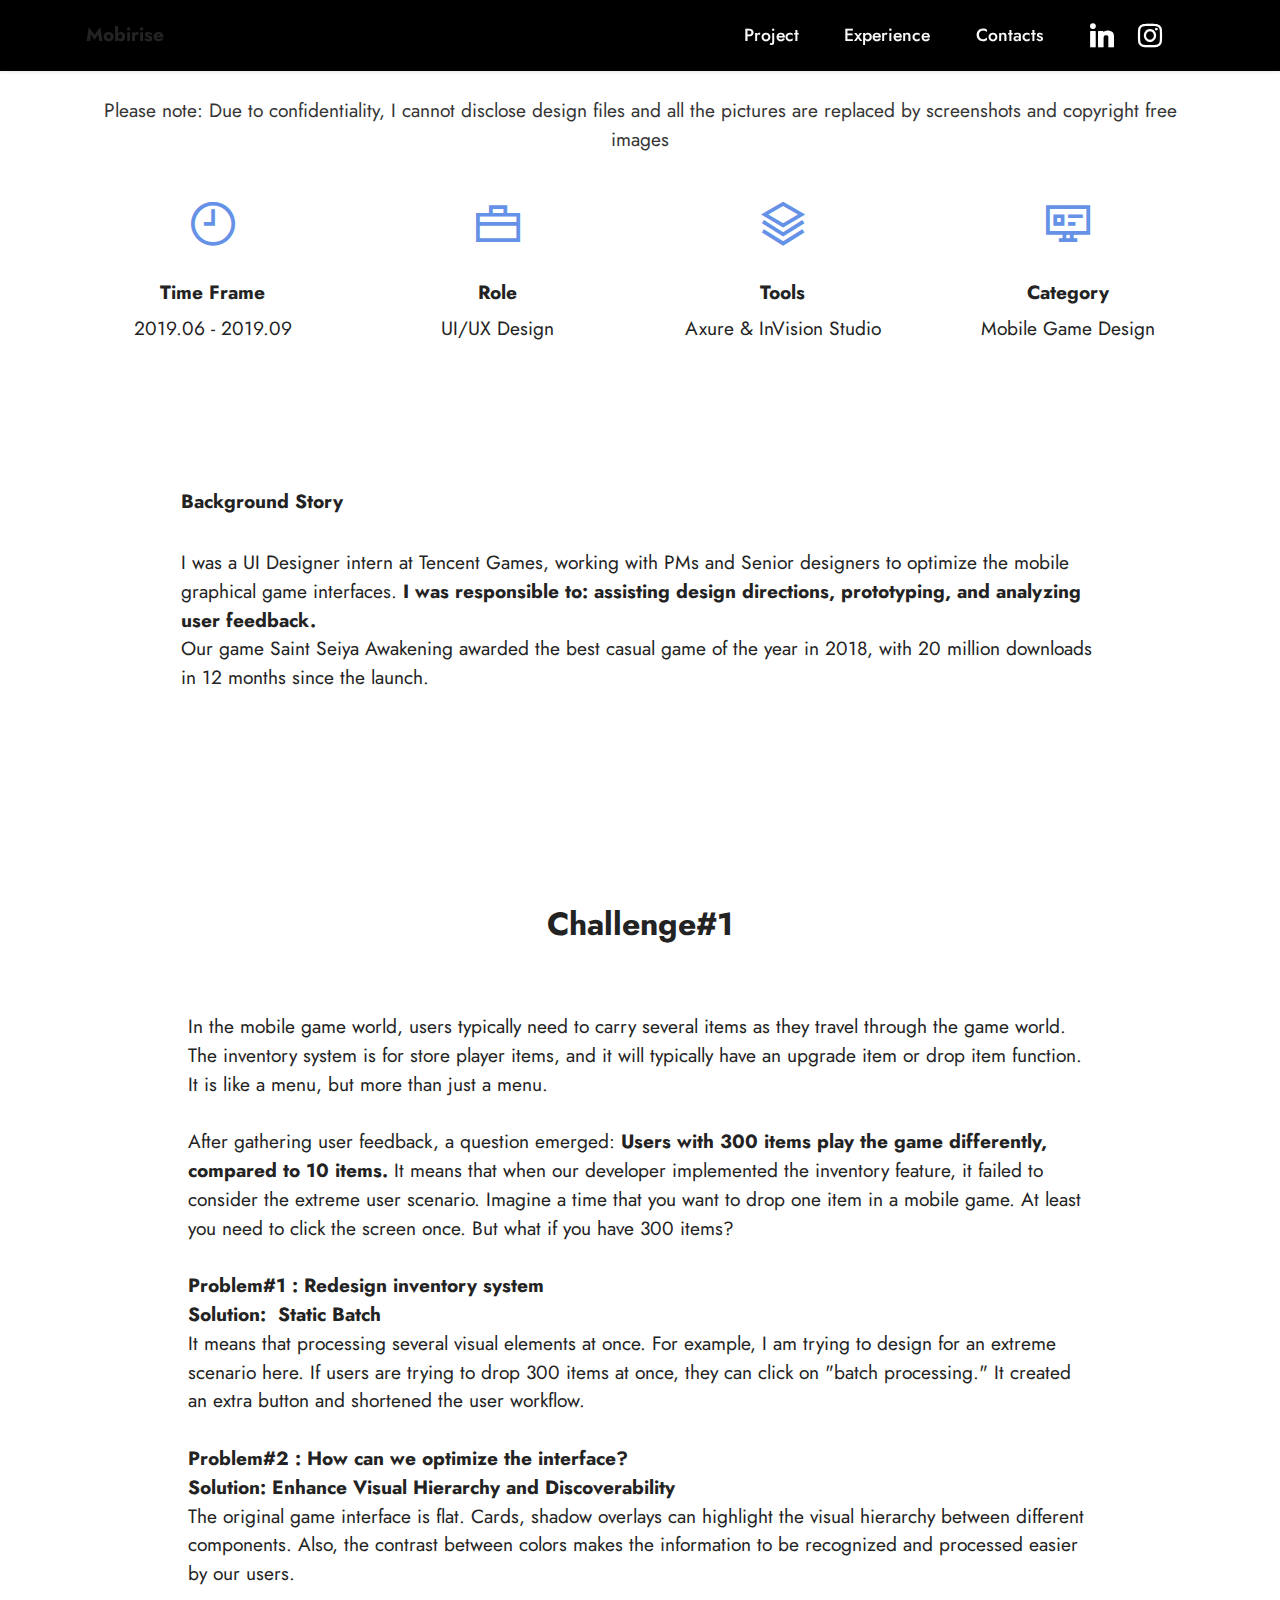
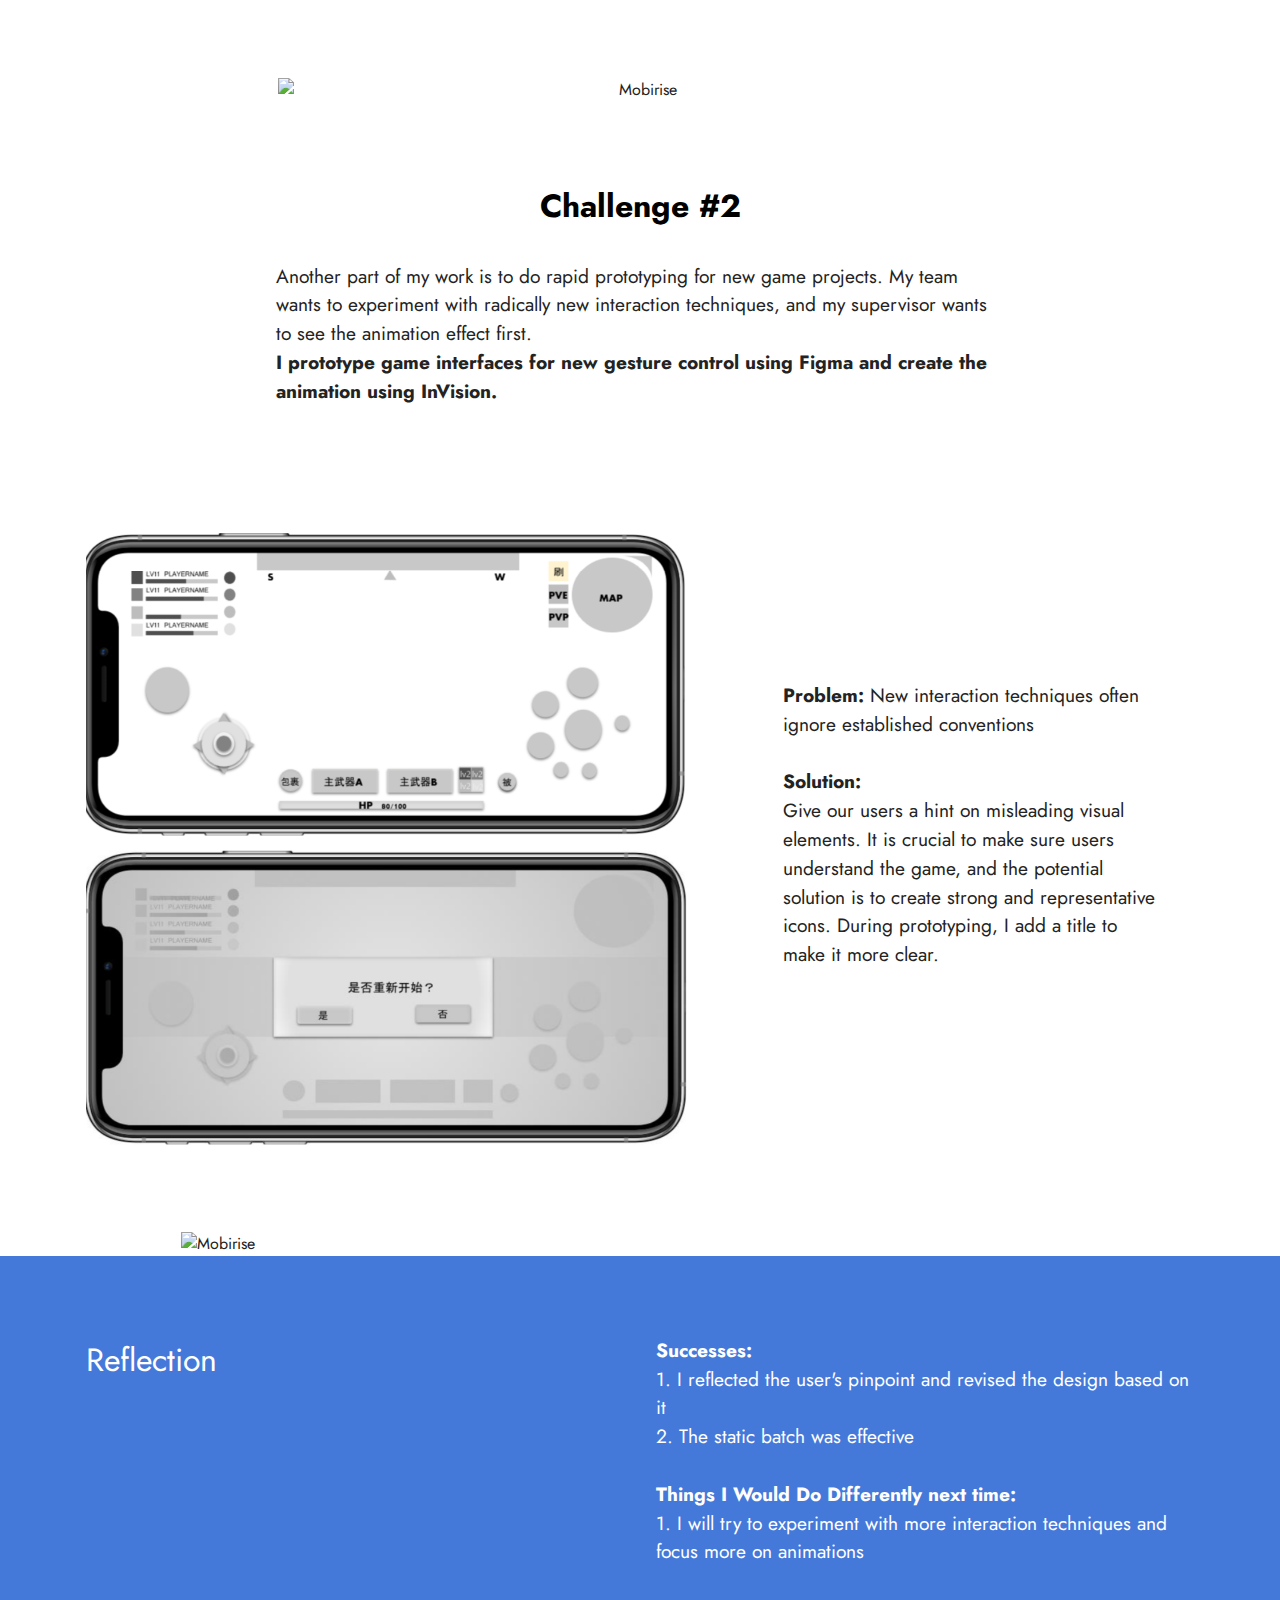
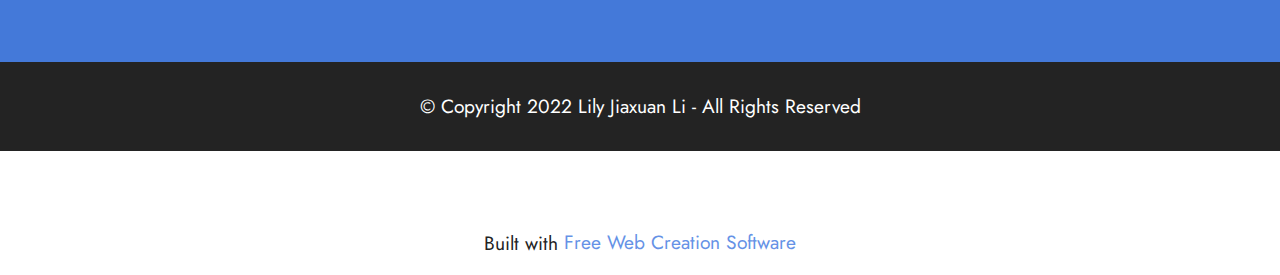
==== commit 3fb1f396: "Add files via upload" ====
--- a/page1.html
+++ b/page1.html
@@ -33,44 +33,7 @@
 </head>
 <body>
   
-  <section data-bs-version="5.1" class="menu menu1 cid-sfusuhJ6v9" once="menu" id="menu1-20">
-    
-
-    <nav class="navbar navbar-dropdown navbar-fixed-top navbar-expand-lg">
-        <div class="container-fluid">
-            <div class="navbar-brand">
-                
-                <span class="navbar-caption-wrap"><a class="navbar-caption text-white display-7" href="index.html">LILY. J. LI</a></span>
-            </div>
-            <button class="navbar-toggler" type="button" data-toggle="collapse" data-bs-toggle="collapse" data-target="#navbarSupportedContent" data-bs-target="#navbarSupportedContent" aria-controls="navbarNavAltMarkup" aria-expanded="false" aria-label="Toggle navigation">
-                <div class="hamburger">
-                    <span></span>
-                    <span></span>
-                    <span></span>
-                    <span></span>
-                </div>
-            </button>
-            <div class="collapse navbar-collapse" id="navbarSupportedContent">
-                <ul class="navbar-nav nav-dropdown nav-right" data-app-modern-menu="true"><li class="nav-item"><a class="nav-link link text-black text-primary display-4" href="mailto:lily_li@thecdm.ca"></a></li></ul>
-                <div class="icons-menu">
-                    <a class="iconfont-wrapper" href="https://www.linkedin.com/in/lily-li-65710a14a/" target="_blank">
-                        <span class="p-2 mbr-iconfont socicon-linkedin socicon"></span>
-                    </a>
-                    <a class="iconfont-wrapper" href="mailto:lily_li@thecdm.ca">
-                        <span class="p-2 mbr-iconfont mobi-mbri-letter mobi-mbri"></span>
-                    </a>
-                    <a class="iconfont-wrapper" href="https://www.instagram.com/lilyjlsalon/" target="_blank">
-                        <span class="p-2 mbr-iconfont socicon-instagram socicon"></span>
-                    </a>
-                    
-                </div>
-                
-            </div>
-        </div>
-    </nav>
-</section>
-
-
+  
 
 <section data-bs-version="5.1" class="features1 cid-seDOl8U9G4" id="features1-f">
     
@@ -253,7 +216,44 @@
             </div>
         </div>
     </div>
-</section><section class="display-7" style="padding: 0;align-items: center;justify-content: center;flex-wrap: wrap;    align-content: center;display: flex;position: relative;height: 4rem;"><a href="https://mobiri.se/" style="flex: 1 1;height: 4rem;position: absolute;width: 100%;z-index: 1;"><img alt="" style="height: 4rem;" src="[data-uri]"></a><p style="margin: 0;text-align: center;" class="display-7">Designed with Mobirise &#8204;</p><a style="z-index:1" href="https://mobirise.com/offline-website-builder.html">Free Offline Site Software</a></section><script src="assets/bootstrap/js/bootstrap.bundle.min.js"></script>  <script src="assets/parallax/jarallax.js"></script>  <script src="assets/smoothscroll/smooth-scroll.js"></script>  <script src="assets/ytplayer/index.js"></script>  <script src="assets/dropdown/js/navbar-dropdown.js"></script>  <script src="assets/theme/js/script.js"></script>  
+</section>
+
+<section data-bs-version="5.1" class="menu menu3 cid-t8vMw5JISH" once="menu" id="menu3-92">
+    
+    <nav class="navbar navbar-dropdown navbar-fixed-top navbar-expand-lg">
+        <div class="container">
+            <div class="navbar-brand">
+                
+                <span class="navbar-caption-wrap"><a class="navbar-caption text-black display-7" href="https://mobiri.se">Mobirise</a></span>
+            </div>
+            <button class="navbar-toggler" type="button" data-toggle="collapse" data-bs-toggle="collapse" data-target="#navbarSupportedContent" data-bs-target="#navbarSupportedContent" aria-controls="navbarNavAltMarkup" aria-expanded="false" aria-label="Toggle navigation">
+                <div class="hamburger">
+                    <span></span>
+                    <span></span>
+                    <span></span>
+                    <span></span>
+                </div>
+            </button>
+            <div class="collapse navbar-collapse" id="navbarSupportedContent">
+                <ul class="navbar-nav nav-dropdown nav-right" data-app-modern-menu="true"><li class="nav-item"><a class="nav-link link text-white text-primary display-4" href="index.html#content4-9a">Project</a></li>
+                    <li class="nav-item"><a class="nav-link link text-white text-primary display-4" href="index.html#features10-94">Experience</a></li>
+                    <li class="nav-item"><a class="nav-link link text-white text-primary display-4" href="mailto:lily_li@thecdm.ca">Contacts</a>
+                    </li></ul>
+                <div class="icons-menu">
+                    <a class="iconfont-wrapper" href="https://www.linkedin.com/in/lily-li-65710a14a/" target="_blank">
+                        <span class="p-2 mbr-iconfont socicon-linkedin socicon"></span>
+                    </a>
+                    <a class="iconfont-wrapper" href="https://www.instagram.com/lilyjlsalon/" target="_blank">
+                        <span class="p-2 mbr-iconfont socicon-instagram socicon"></span>
+                    </a>
+                    
+                    
+                </div>
+                
+            </div>
+        </div>
+    </nav>
+</section><section class="display-7" style="padding: 0;align-items: center;justify-content: center;flex-wrap: wrap;    align-content: center;display: flex;position: relative;height: 4rem;"><a href="https://mobiri.se/" style="flex: 1 1;height: 4rem;position: absolute;width: 100%;z-index: 1;"><img alt="" style="height: 4rem;" src="[data-uri]"></a><p style="margin: 0;text-align: center;" class="display-7">Built with &#8204;</p><a style="z-index:1" href="https://mobirise.com"> Free Web  Creation Software</a></section><script src="assets/bootstrap/js/bootstrap.bundle.min.js"></script>  <script src="assets/parallax/jarallax.js"></script>  <script src="assets/smoothscroll/smooth-scroll.js"></script>  <script src="assets/ytplayer/index.js"></script>  <script src="assets/dropdown/js/navbar-dropdown.js"></script>  <script src="assets/theme/js/script.js"></script>  
   
   
 </body>
--- a/assets/mobirise/css/mbr-additional.css
+++ b/assets/mobirise/css/mbr-additional.css
@@ -685,10 +685,16 @@
 a {
   transition: color 0.6s;
 }
-.cid-sfusuhJ6v9 .navbar-dropdown {
-  position: relative !important;
-}
-.cid-sfusuhJ6v9 .dropdown-item:before {
+.cid-t8vMw5JISH {
+  z-index: 1000;
+  width: 100%;
+  position: relative;
+  min-height: 60px;
+}
+.cid-t8vMw5JISH nav.navbar {
+  position: fixed;
+}
+.cid-t8vMw5JISH .dropdown-item:before {
   font-family: Moririse2 !important;
   content: "\e966";
   display: inline-block;
@@ -705,116 +711,124 @@
   transform: scale(0, 1);
   transition: all 0.25s ease-in-out;
 }
-.cid-sfusuhJ6v9 .dropdown-menu {
+.cid-t8vMw5JISH .dropdown-menu {
   padding: 0;
   border-radius: 4px;
   box-shadow: 0 1px 3px 0 rgba(0, 0, 0, 0.1);
 }
-.cid-sfusuhJ6v9 .dropdown-item {
+.cid-t8vMw5JISH .dropdown-item {
   border-bottom: 1px solid #e6e6e6;
 }
-.cid-sfusuhJ6v9 .dropdown-item:hover,
-.cid-sfusuhJ6v9 .dropdown-item:focus {
+.cid-t8vMw5JISH .dropdown-item:hover,
+.cid-t8vMw5JISH .dropdown-item:focus {
   background: #6592e6 !important;
   color: white !important;
 }
-.cid-sfusuhJ6v9 .dropdown-item:first-child {
+.cid-t8vMw5JISH .dropdown-item:hover span {
+  color: white;
+}
+.cid-t8vMw5JISH .dropdown-item:first-child {
   border-top-left-radius: 4px;
   border-top-right-radius: 4px;
 }
-.cid-sfusuhJ6v9 .dropdown-item:last-child {
+.cid-t8vMw5JISH .dropdown-item:last-child {
   border-bottom: none;
   border-bottom-left-radius: 4px;
   border-bottom-right-radius: 4px;
 }
-.cid-sfusuhJ6v9 .nav-dropdown .link {
+.cid-t8vMw5JISH .nav-dropdown .link {
   padding: 0 0.3em !important;
   margin: 0.667em 1em !important;
 }
-.cid-sfusuhJ6v9 .nav-dropdown .link.dropdown-toggle::after {
+.cid-t8vMw5JISH .nav-dropdown .link.dropdown-toggle::after {
   margin-left: 0.5rem;
   margin-top: 0.2rem;
 }
-.cid-sfusuhJ6v9 .nav-link {
+.cid-t8vMw5JISH .nav-link {
   position: relative;
 }
-.cid-sfusuhJ6v9 .container {
+.cid-t8vMw5JISH .container {
   display: flex;
   margin: auto;
 }
-.cid-sfusuhJ6v9 .iconfont-wrapper {
+@media (min-width: 992px) {
+  .cid-t8vMw5JISH .container {
+    flex-wrap: nowrap;
+  }
+}
+.cid-t8vMw5JISH .iconfont-wrapper {
   color: #ffffff !important;
   font-size: 1.5rem;
   padding-right: 0.5rem;
 }
-.cid-sfusuhJ6v9 .dropdown-menu,
-.cid-sfusuhJ6v9 .navbar.opened {
+.cid-t8vMw5JISH .dropdown-menu,
+.cid-t8vMw5JISH .navbar.opened {
   background: #000000 !important;
 }
-.cid-sfusuhJ6v9 .nav-item:focus,
-.cid-sfusuhJ6v9 .nav-link:focus {
+.cid-t8vMw5JISH .nav-item:focus,
+.cid-t8vMw5JISH .nav-link:focus {
   outline: none;
 }
-.cid-sfusuhJ6v9 .dropdown .dropdown-menu .dropdown-item {
+.cid-t8vMw5JISH .dropdown .dropdown-menu .dropdown-item {
   width: auto;
   transition: all 0.25s ease-in-out;
 }
-.cid-sfusuhJ6v9 .dropdown .dropdown-menu .dropdown-item::after {
+.cid-t8vMw5JISH .dropdown .dropdown-menu .dropdown-item::after {
   right: 0.5rem;
 }
-.cid-sfusuhJ6v9 .dropdown .dropdown-menu .dropdown-item .mbr-iconfont {
+.cid-t8vMw5JISH .dropdown .dropdown-menu .dropdown-item .mbr-iconfont {
   margin-right: 0.5rem;
   vertical-align: sub;
 }
-.cid-sfusuhJ6v9 .dropdown .dropdown-menu .dropdown-item .mbr-iconfont:before {
+.cid-t8vMw5JISH .dropdown .dropdown-menu .dropdown-item .mbr-iconfont:before {
   display: inline-block;
   transform: scale(1, 1);
   transition: all 0.25s ease-in-out;
 }
-.cid-sfusuhJ6v9 .collapsed .dropdown-menu .dropdown-item:before {
+.cid-t8vMw5JISH .collapsed .dropdown-menu .dropdown-item:before {
   display: none;
 }
-.cid-sfusuhJ6v9 .collapsed .dropdown .dropdown-menu .dropdown-item {
+.cid-t8vMw5JISH .collapsed .dropdown .dropdown-menu .dropdown-item {
   padding: 0.235em 1.5em 0.235em 1.5em !important;
   transition: none;
   margin: 0 !important;
 }
-.cid-sfusuhJ6v9 .navbar {
+.cid-t8vMw5JISH .navbar {
   min-height: 70px;
   transition: all 0.3s;
   border-bottom: 1px solid transparent;
   box-shadow: 0 1px 3px 0 rgba(0, 0, 0, 0.1);
   background: #000000;
 }
-.cid-sfusuhJ6v9 .navbar.opened {
+.cid-t8vMw5JISH .navbar.opened {
   transition: all 0.3s;
 }
-.cid-sfusuhJ6v9 .navbar .dropdown-item {
+.cid-t8vMw5JISH .navbar .dropdown-item {
   padding: 0.5rem 1.8rem;
 }
-.cid-sfusuhJ6v9 .navbar .navbar-logo img {
+.cid-t8vMw5JISH .navbar .navbar-logo img {
   width: auto;
 }
-.cid-sfusuhJ6v9 .navbar .navbar-collapse {
+.cid-t8vMw5JISH .navbar .navbar-collapse {
   justify-content: flex-end;
   z-index: 1;
 }
-.cid-sfusuhJ6v9 .navbar.collapsed {
+.cid-t8vMw5JISH .navbar.collapsed {
   justify-content: center;
 }
-.cid-sfusuhJ6v9 .navbar.collapsed .nav-item .nav-link::before {
+.cid-t8vMw5JISH .navbar.collapsed .nav-item .nav-link::before {
   display: none;
 }
-.cid-sfusuhJ6v9 .navbar.collapsed.opened .dropdown-menu {
+.cid-t8vMw5JISH .navbar.collapsed.opened .dropdown-menu {
   top: 0;
 }
-.cid-sfusuhJ6v9 .navbar.collapsed .dropdown-menu .dropdown-submenu {
+.cid-t8vMw5JISH .navbar.collapsed .dropdown-menu .dropdown-submenu {
   left: 0 !important;
 }
-.cid-sfusuhJ6v9 .navbar.collapsed .dropdown-menu .dropdown-item:after {
+.cid-t8vMw5JISH .navbar.collapsed .dropdown-menu .dropdown-item:after {
   right: auto;
 }
-.cid-sfusuhJ6v9 .navbar.collapsed .dropdown-menu .dropdown-toggle[data-toggle="dropdown-submenu"]:after {
+.cid-t8vMw5JISH .navbar.collapsed .dropdown-menu .dropdown-toggle[data-toggle="dropdown-submenu"]:after {
   margin-left: 0.5rem;
   margin-top: 0.2rem;
   border-top: 0.35em solid;
@@ -823,33 +837,33 @@
   border-bottom: 0;
   top: 41%;
 }
-.cid-sfusuhJ6v9 .navbar.collapsed ul.navbar-nav li {
+.cid-t8vMw5JISH .navbar.collapsed ul.navbar-nav li {
   margin: auto;
 }
-.cid-sfusuhJ6v9 .navbar.collapsed .dropdown-menu .dropdown-item {
+.cid-t8vMw5JISH .navbar.collapsed .dropdown-menu .dropdown-item {
   padding: 0.25rem 1.5rem;
   text-align: center;
 }
-.cid-sfusuhJ6v9 .navbar.collapsed .icons-menu {
+.cid-t8vMw5JISH .navbar.collapsed .icons-menu {
   padding-left: 0;
   padding-right: 0;
   padding-top: 0.5rem;
   padding-bottom: 0.5rem;
 }
 @media (max-width: 991px) {
-  .cid-sfusuhJ6v9 .navbar .nav-item .nav-link::before {
+  .cid-t8vMw5JISH .navbar .nav-item .nav-link::before {
     display: none;
   }
-  .cid-sfusuhJ6v9 .navbar.opened .dropdown-menu {
+  .cid-t8vMw5JISH .navbar.opened .dropdown-menu {
     top: 0;
   }
-  .cid-sfusuhJ6v9 .navbar .dropdown-menu .dropdown-submenu {
+  .cid-t8vMw5JISH .navbar .dropdown-menu .dropdown-submenu {
     left: 0 !important;
   }
-  .cid-sfusuhJ6v9 .navbar .dropdown-menu .dropdown-item:after {
+  .cid-t8vMw5JISH .navbar .dropdown-menu .dropdown-item:after {
     right: auto;
   }
-  .cid-sfusuhJ6v9 .navbar .dropdown-menu .dropdown-toggle[data-toggle="dropdown-submenu"]:after {
+  .cid-t8vMw5JISH .navbar .dropdown-menu .dropdown-toggle[data-toggle="dropdown-submenu"]:after {
     margin-left: 0.5rem;
     margin-top: 0.2rem;
     border-top: 0.35em solid;
@@ -858,89 +872,89 @@
     border-bottom: 0;
     top: 40%;
   }
-  .cid-sfusuhJ6v9 .navbar .navbar-logo img {
+  .cid-t8vMw5JISH .navbar .navbar-logo img {
     height: 3rem !important;
   }
-  .cid-sfusuhJ6v9 .navbar ul.navbar-nav li {
+  .cid-t8vMw5JISH .navbar ul.navbar-nav li {
     margin: auto;
   }
-  .cid-sfusuhJ6v9 .navbar .dropdown-menu .dropdown-item {
+  .cid-t8vMw5JISH .navbar .dropdown-menu .dropdown-item {
     padding: 0.25rem 1.5rem !important;
     text-align: center;
   }
-  .cid-sfusuhJ6v9 .navbar .navbar-brand {
+  .cid-t8vMw5JISH .navbar .navbar-brand {
     flex-shrink: initial;
     flex-basis: auto;
     word-break: break-word;
     padding-right: 2rem;
   }
-  .cid-sfusuhJ6v9 .navbar .navbar-toggler {
+  .cid-t8vMw5JISH .navbar .navbar-toggler {
     flex-basis: auto;
   }
-  .cid-sfusuhJ6v9 .navbar .icons-menu {
+  .cid-t8vMw5JISH .navbar .icons-menu {
     padding-left: 0;
     padding-top: 0.5rem;
     padding-bottom: 0.5rem;
   }
 }
-.cid-sfusuhJ6v9 .navbar.navbar-short {
+.cid-t8vMw5JISH .navbar.navbar-short {
   min-height: 60px;
 }
-.cid-sfusuhJ6v9 .navbar.navbar-short .navbar-logo img {
+.cid-t8vMw5JISH .navbar.navbar-short .navbar-logo img {
   height: 2.5rem !important;
 }
-.cid-sfusuhJ6v9 .navbar.navbar-short .navbar-brand {
+.cid-t8vMw5JISH .navbar.navbar-short .navbar-brand {
   min-height: 60px;
   padding: 0;
 }
-.cid-sfusuhJ6v9 .navbar-brand {
+.cid-t8vMw5JISH .navbar-brand {
   min-height: 70px;
   flex-shrink: 0;
   align-items: center;
   margin-right: 0;
-  padding: 0;
+  padding: 10px 0;
   transition: all 0.3s;
   word-break: break-word;
   z-index: 1;
 }
-.cid-sfusuhJ6v9 .navbar-brand .navbar-caption {
+.cid-t8vMw5JISH .navbar-brand .navbar-caption {
   line-height: inherit !important;
 }
-.cid-sfusuhJ6v9 .navbar-brand .navbar-logo a {
+.cid-t8vMw5JISH .navbar-brand .navbar-logo a {
   outline: none;
 }
-.cid-sfusuhJ6v9 .dropdown-item.active,
-.cid-sfusuhJ6v9 .dropdown-item:active {
+.cid-t8vMw5JISH .dropdown-item.active,
+.cid-t8vMw5JISH .dropdown-item:active {
   background-color: transparent;
 }
-.cid-sfusuhJ6v9 .navbar-expand-lg .navbar-nav .nav-link {
+.cid-t8vMw5JISH .navbar-expand-lg .navbar-nav .nav-link {
   padding: 0;
 }
-.cid-sfusuhJ6v9 .nav-dropdown .link.dropdown-toggle {
+.cid-t8vMw5JISH .nav-dropdown .link.dropdown-toggle {
   margin-right: 1.667em;
 }
-.cid-sfusuhJ6v9 .nav-dropdown .link.dropdown-toggle[aria-expanded="true"] {
+.cid-t8vMw5JISH .nav-dropdown .link.dropdown-toggle[aria-expanded="true"] {
   margin-right: 0;
   padding: 0.667em 1.667em;
 }
-.cid-sfusuhJ6v9 .navbar.navbar-expand-lg .dropdown .dropdown-menu {
+.cid-t8vMw5JISH .navbar.navbar-expand-lg .dropdown .dropdown-menu {
   background: #000000;
 }
-.cid-sfusuhJ6v9 .navbar.navbar-expand-lg .dropdown .dropdown-menu .dropdown-submenu {
+.cid-t8vMw5JISH .navbar.navbar-expand-lg .dropdown .dropdown-menu .dropdown-submenu {
   margin: 0;
   left: 100%;
 }
-.cid-sfusuhJ6v9 .navbar .dropdown.open > .dropdown-menu {
+.cid-t8vMw5JISH .navbar .dropdown.open > .dropdown-menu {
   display: block;
 }
-.cid-sfusuhJ6v9 ul.navbar-nav {
+.cid-t8vMw5JISH ul.navbar-nav {
   flex-wrap: wrap;
 }
-.cid-sfusuhJ6v9 .navbar-buttons {
+.cid-t8vMw5JISH .navbar-buttons {
   text-align: center;
   min-width: 170px;
 }
-.cid-sfusuhJ6v9 button.navbar-toggler {
+.cid-t8vMw5JISH button.navbar-toggler {
   outline: none;
   width: 31px;
   height: 20px;
@@ -949,7 +963,7 @@
   position: relative;
   align-self: center;
 }
-.cid-sfusuhJ6v9 button.navbar-toggler .hamburger span {
+.cid-t8vMw5JISH button.navbar-toggler .hamburger span {
   position: absolute;
   right: 0;
   width: 30px;
@@ -957,53 +971,54 @@
   border-right: 5px;
   background-color: #ffffff;
 }
-.cid-sfusuhJ6v9 button.navbar-toggler .hamburger span:nth-child(1) {
+.cid-t8vMw5JISH button.navbar-toggler .hamburger span:nth-child(1) {
   top: 0;
   transition: all 0.2s;
 }
-.cid-sfusuhJ6v9 button.navbar-toggler .hamburger span:nth-child(2) {
+.cid-t8vMw5JISH button.navbar-toggler .hamburger span:nth-child(2) {
   top: 8px;
   transition: all 0.15s;
 }
-.cid-sfusuhJ6v9 button.navbar-toggler .hamburger span:nth-child(3) {
+.cid-t8vMw5JISH button.navbar-toggler .hamburger span:nth-child(3) {
   top: 8px;
   transition: all 0.15s;
 }
-.cid-sfusuhJ6v9 button.navbar-toggler .hamburger span:nth-child(4) {
+.cid-t8vMw5JISH button.navbar-toggler .hamburger span:nth-child(4) {
   top: 16px;
   transition: all 0.2s;
 }
-.cid-sfusuhJ6v9 nav.opened .hamburger span:nth-child(1) {
+.cid-t8vMw5JISH nav.opened .hamburger span:nth-child(1) {
   top: 8px;
   width: 0;
   opacity: 0;
   right: 50%;
   transition: all 0.2s;
 }
-.cid-sfusuhJ6v9 nav.opened .hamburger span:nth-child(2) {
+.cid-t8vMw5JISH nav.opened .hamburger span:nth-child(2) {
   transform: rotate(45deg);
   transition: all 0.25s;
 }
-.cid-sfusuhJ6v9 nav.opened .hamburger span:nth-child(3) {
+.cid-t8vMw5JISH nav.opened .hamburger span:nth-child(3) {
   transform: rotate(-45deg);
   transition: all 0.25s;
 }
-.cid-sfusuhJ6v9 nav.opened .hamburger span:nth-child(4) {
+.cid-t8vMw5JISH nav.opened .hamburger span:nth-child(4) {
   top: 8px;
   width: 0;
   opacity: 0;
   right: 50%;
   transition: all 0.2s;
 }
-.cid-sfusuhJ6v9 .navbar-dropdown {
+.cid-t8vMw5JISH .navbar-dropdown {
   padding: 0 1rem;
-}
-.cid-sfusuhJ6v9 a.nav-link {
+  position: fixed;
+}
+.cid-t8vMw5JISH a.nav-link {
   display: flex;
   align-items: center;
   justify-content: center;
 }
-.cid-sfusuhJ6v9 .icons-menu {
+.cid-t8vMw5JISH .icons-menu {
   flex-wrap: nowrap;
   display: flex;
   justify-content: center;
@@ -1013,20 +1028,20 @@
   text-align: center;
 }
 @media screen and (-ms-high-contrast: active), (-ms-high-contrast: none) {
-  .cid-sfusuhJ6v9 .navbar {
+  .cid-t8vMw5JISH .navbar {
     height: 70px;
   }
-  .cid-sfusuhJ6v9 .navbar.opened {
+  .cid-t8vMw5JISH .navbar.opened {
     height: auto;
   }
-  .cid-sfusuhJ6v9 .nav-item .nav-link:hover::before {
+  .cid-t8vMw5JISH .nav-item .nav-link:hover::before {
     width: 175%;
     max-width: calc(100% + 2rem);
     left: -1rem;
   }
 }
 .cid-t8vDzpFv4p {
-  background-image: url("../../../assets/images/10.png");
+  background-image: url("../../../assets/images/2223x-1.png");
 }
 .cid-t8vDzpFv4p .mbr-section-title {
   color: #ffffff;
@@ -1059,53 +1074,137 @@
 .cid-seElMoyIQG .card-text {
   color: #ffffff;
 }
-.cid-t8vEz1ccqV {
-  background-image: url("../../../assets/images/slide-16-9.png");
-}
-.cid-t8vsLzjcyQ {
-  padding-top: 2rem;
-  padding-bottom: 7rem;
+.cid-t8z2N61AuV {
+  padding-top: 5rem;
+  padding-bottom: 0rem;
   background-color: #000000;
 }
-.cid-t8vsLzjcyQ .mbr-text {
-  color: #ffffff;
-  text-align: left;
-}
-.cid-t8vsLzjcyQ .mbr-section-subtitle {
-  color: #ffffff;
-}
-.cid-t8vuLJ7Oy6 {
-  background-image: url("../../../assets/images/cover11.png");
-}
-.cid-t8vuLJ7Oy6 .mbr-section-title {
-  color: #ffffff;
-}
-.cid-t8vuYxlc0R {
-  padding-top: 2rem;
-  padding-bottom: 10rem;
+.cid-t8z2N61AuV .mbr-section-title {
+  color: #ffffff;
+}
+.cid-t8z2N61AuV .mbr-section-subtitle {
+  color: #ffffff;
+}
+.cid-t8yZdtHKVh {
+  padding-top: 6rem;
+  padding-bottom: 6rem;
   background-color: #000000;
 }
-.cid-t8vuYxlc0R .mbr-text {
-  color: #ffffff;
-}
-.cid-t8vuYxlc0R .mbr-section-subtitle {
-  color: #ffffff;
-}
-.cid-t8vv9lEkMh {
-  background-image: url("../../../assets/images/9.png");
-}
-.cid-t8vv9lEkMh .mbr-section-title {
-  color: #ffffff;
-}
-.cid-t8vvWnN20d {
-  padding-top: 2rem;
-  padding-bottom: 10rem;
+.cid-t8yZdtHKVh .content-wrapper {
+  background: #000000;
+}
+@media (max-width: 991px) {
+  .cid-t8yZdtHKVh .content-wrapper .row {
+    flex-direction: column-reverse;
+  }
+  .cid-t8yZdtHKVh .content-wrapper .image-wrapper {
+    margin-bottom: 2rem;
+  }
+}
+@media (max-width: 767px) {
+  .cid-t8yZdtHKVh .content-wrapper {
+    padding: 1rem;
+  }
+}
+@media (min-width: 768px) and (max-width: 991px) {
+  .cid-t8yZdtHKVh .content-wrapper {
+    padding: 2rem;
+  }
+}
+@media (min-width: 992px) {
+  .cid-t8yZdtHKVh .content-wrapper {
+    padding: 5rem 3rem;
+  }
+  .cid-t8yZdtHKVh .content-wrapper .text-wrapper {
+    padding-right: 2rem;
+  }
+}
+.cid-t8yZdtHKVh .image-wrapper img {
+  width: 100%;
+  object-fit: cover;
+}
+.cid-t8yZdtHKVh .card-title {
+  color: #ffffff;
+}
+.cid-t8yZdtHKVh .mbr-text,
+.cid-t8yZdtHKVh .mbr-section-btn {
+  color: #ffffff;
+}
+.cid-t8z0XfVnbS {
+  padding-top: 6rem;
+  padding-bottom: 6rem;
   background-color: #000000;
 }
-.cid-t8vvWnN20d .mbr-text {
-  color: #ffffff;
-}
-.cid-t8vvWnN20d .mbr-section-subtitle {
+.cid-t8z0XfVnbS .content-wrapper {
+  background: #000000;
+}
+@media (max-width: 991px) {
+  .cid-t8z0XfVnbS .content-wrapper .image-wrapper {
+    margin-bottom: 2rem;
+  }
+}
+@media (max-width: 767px) {
+  .cid-t8z0XfVnbS .content-wrapper {
+    padding: 1rem;
+  }
+}
+@media (min-width: 768px) and (max-width: 991px) {
+  .cid-t8z0XfVnbS .content-wrapper {
+    padding: 2rem;
+  }
+}
+@media (min-width: 992px) {
+  .cid-t8z0XfVnbS .content-wrapper {
+    padding: 5rem 3rem;
+  }
+  .cid-t8z0XfVnbS .content-wrapper .text-wrapper {
+    padding-left: 2rem;
+  }
+}
+.cid-t8z0XfVnbS .image-wrapper img {
+  width: 100%;
+  object-fit: cover;
+}
+.cid-t8z0XfVnbS .mbr-text,
+.cid-t8z0XfVnbS .mbr-section-btn {
+  color: #ffffff;
+}
+.cid-t8z0XfVnbS .card-title {
+  color: #ffffff;
+}
+.cid-t8z1u6YRE2 {
+  padding-top: 6rem;
+  padding-bottom: 6rem;
+  background-color: #000000;
+}
+.cid-t8z1u6YRE2 .row {
+  align-items: center;
+}
+@media (max-width: 991px) {
+  .cid-t8z1u6YRE2 .row {
+    flex-direction: column-reverse;
+  }
+  .cid-t8z1u6YRE2 .image-wrapper {
+    margin-bottom: 2rem;
+  }
+  .cid-t8z1u6YRE2 .card-wrapper {
+    padding: 0 1rem;
+  }
+}
+@media (min-width: 992px) {
+  .cid-t8z1u6YRE2 .card-wrapper {
+    padding-right: 2rem;
+  }
+}
+.cid-t8z1u6YRE2 .image-wrapper img {
+  width: 100%;
+  object-fit: cover;
+}
+.cid-t8z1u6YRE2 .mbr-text,
+.cid-t8z1u6YRE2 .mbr-section-btn {
+  color: #ffffff;
+}
+.cid-t8z1u6YRE2 .card-title {
   color: #ffffff;
 }
 .cid-seVIAk7tf1 {
@@ -1170,6 +1269,49 @@
   text-align: center;
   color: #232323;
 }
+.cid-t8vOaX15zE {
+  padding-top: 6rem;
+  padding-bottom: 6rem;
+  background-color: #000000;
+}
+.cid-t8vOaX15zE .card-wrapper {
+  background-color: #000000;
+  margin-bottom: 2rem;
+  border-radius: 4px;
+  background: #000000;
+  transition: all 0.3s;
+  padding: 2rem;
+  padding-top: 3rem;
+}
+.cid-t8vOaX15zE .mbr-section-title,
+.cid-t8vOaX15zE .mbr-section-subtitle {
+  text-align: center;
+}
+@media (min-width: 992px) {
+  .cid-t8vOaX15zE .card-wrapper {
+    padding-left: 4rem;
+    padding-right: 4rem;
+  }
+}
+@media (max-width: 767px) {
+  .cid-t8vOaX15zE .card-wrapper {
+    padding: 1rem;
+    padding-top: 2rem;
+  }
+}
+.cid-t8vOaX15zE .mbr-section-title {
+  color: #ffffff;
+}
+.cid-t8vOaX15zE .card-title {
+  color: #ffffff;
+  text-align: left;
+}
+.cid-t8vOaX15zE .price {
+  color: #ffffff;
+}
+.cid-t8vOaX15zE .mbr-text {
+  color: #ffffff;
+}
 .cid-seEkMu1bm9 {
   padding-top: 5rem;
   padding-bottom: 5rem;
@@ -1345,16 +1487,16 @@
   padding-bottom: 30px;
   background-color: #232323;
 }
-.cid-sfusuhJ6v9 {
+.cid-t8vMw5JISH {
   z-index: 1000;
   width: 100%;
   position: relative;
   min-height: 60px;
 }
-.cid-sfusuhJ6v9 nav.navbar {
+.cid-t8vMw5JISH nav.navbar {
   position: fixed;
 }
-.cid-sfusuhJ6v9 .dropdown-item:before {
+.cid-t8vMw5JISH .dropdown-item:before {
   font-family: Moririse2 !important;
   content: "\e966";
   display: inline-block;
@@ -1371,116 +1513,124 @@
   transform: scale(0, 1);
   transition: all 0.25s ease-in-out;
 }
-.cid-sfusuhJ6v9 .dropdown-menu {
+.cid-t8vMw5JISH .dropdown-menu {
   padding: 0;
   border-radius: 4px;
   box-shadow: 0 1px 3px 0 rgba(0, 0, 0, 0.1);
 }
-.cid-sfusuhJ6v9 .dropdown-item {
+.cid-t8vMw5JISH .dropdown-item {
   border-bottom: 1px solid #e6e6e6;
 }
-.cid-sfusuhJ6v9 .dropdown-item:hover,
-.cid-sfusuhJ6v9 .dropdown-item:focus {
+.cid-t8vMw5JISH .dropdown-item:hover,
+.cid-t8vMw5JISH .dropdown-item:focus {
   background: #6592e6 !important;
   color: white !important;
 }
-.cid-sfusuhJ6v9 .dropdown-item:first-child {
+.cid-t8vMw5JISH .dropdown-item:hover span {
+  color: white;
+}
+.cid-t8vMw5JISH .dropdown-item:first-child {
   border-top-left-radius: 4px;
   border-top-right-radius: 4px;
 }
-.cid-sfusuhJ6v9 .dropdown-item:last-child {
+.cid-t8vMw5JISH .dropdown-item:last-child {
   border-bottom: none;
   border-bottom-left-radius: 4px;
   border-bottom-right-radius: 4px;
 }
-.cid-sfusuhJ6v9 .nav-dropdown .link {
+.cid-t8vMw5JISH .nav-dropdown .link {
   padding: 0 0.3em !important;
   margin: 0.667em 1em !important;
 }
-.cid-sfusuhJ6v9 .nav-dropdown .link.dropdown-toggle::after {
+.cid-t8vMw5JISH .nav-dropdown .link.dropdown-toggle::after {
   margin-left: 0.5rem;
   margin-top: 0.2rem;
 }
-.cid-sfusuhJ6v9 .nav-link {
+.cid-t8vMw5JISH .nav-link {
   position: relative;
 }
-.cid-sfusuhJ6v9 .container {
+.cid-t8vMw5JISH .container {
   display: flex;
   margin: auto;
 }
-.cid-sfusuhJ6v9 .iconfont-wrapper {
+@media (min-width: 992px) {
+  .cid-t8vMw5JISH .container {
+    flex-wrap: nowrap;
+  }
+}
+.cid-t8vMw5JISH .iconfont-wrapper {
   color: #ffffff !important;
   font-size: 1.5rem;
   padding-right: 0.5rem;
 }
-.cid-sfusuhJ6v9 .dropdown-menu,
-.cid-sfusuhJ6v9 .navbar.opened {
+.cid-t8vMw5JISH .dropdown-menu,
+.cid-t8vMw5JISH .navbar.opened {
   background: #000000 !important;
 }
-.cid-sfusuhJ6v9 .nav-item:focus,
-.cid-sfusuhJ6v9 .nav-link:focus {
+.cid-t8vMw5JISH .nav-item:focus,
+.cid-t8vMw5JISH .nav-link:focus {
   outline: none;
 }
-.cid-sfusuhJ6v9 .dropdown .dropdown-menu .dropdown-item {
+.cid-t8vMw5JISH .dropdown .dropdown-menu .dropdown-item {
   width: auto;
   transition: all 0.25s ease-in-out;
 }
-.cid-sfusuhJ6v9 .dropdown .dropdown-menu .dropdown-item::after {
+.cid-t8vMw5JISH .dropdown .dropdown-menu .dropdown-item::after {
   right: 0.5rem;
 }
-.cid-sfusuhJ6v9 .dropdown .dropdown-menu .dropdown-item .mbr-iconfont {
+.cid-t8vMw5JISH .dropdown .dropdown-menu .dropdown-item .mbr-iconfont {
   margin-right: 0.5rem;
   vertical-align: sub;
 }
-.cid-sfusuhJ6v9 .dropdown .dropdown-menu .dropdown-item .mbr-iconfont:before {
+.cid-t8vMw5JISH .dropdown .dropdown-menu .dropdown-item .mbr-iconfont:before {
   display: inline-block;
   transform: scale(1, 1);
   transition: all 0.25s ease-in-out;
 }
-.cid-sfusuhJ6v9 .collapsed .dropdown-menu .dropdown-item:before {
+.cid-t8vMw5JISH .collapsed .dropdown-menu .dropdown-item:before {
   display: none;
 }
-.cid-sfusuhJ6v9 .collapsed .dropdown .dropdown-menu .dropdown-item {
+.cid-t8vMw5JISH .collapsed .dropdown .dropdown-menu .dropdown-item {
   padding: 0.235em 1.5em 0.235em 1.5em !important;
   transition: none;
   margin: 0 !important;
 }
-.cid-sfusuhJ6v9 .navbar {
+.cid-t8vMw5JISH .navbar {
   min-height: 70px;
   transition: all 0.3s;
   border-bottom: 1px solid transparent;
   box-shadow: 0 1px 3px 0 rgba(0, 0, 0, 0.1);
   background: #000000;
 }
-.cid-sfusuhJ6v9 .navbar.opened {
+.cid-t8vMw5JISH .navbar.opened {
   transition: all 0.3s;
 }
-.cid-sfusuhJ6v9 .navbar .dropdown-item {
+.cid-t8vMw5JISH .navbar .dropdown-item {
   padding: 0.5rem 1.8rem;
 }
-.cid-sfusuhJ6v9 .navbar .navbar-logo img {
+.cid-t8vMw5JISH .navbar .navbar-logo img {
   width: auto;
 }
-.cid-sfusuhJ6v9 .navbar .navbar-collapse {
+.cid-t8vMw5JISH .navbar .navbar-collapse {
   justify-content: flex-end;
   z-index: 1;
 }
-.cid-sfusuhJ6v9 .navbar.collapsed {
+.cid-t8vMw5JISH .navbar.collapsed {
   justify-content: center;
 }
-.cid-sfusuhJ6v9 .navbar.collapsed .nav-item .nav-link::before {
+.cid-t8vMw5JISH .navbar.collapsed .nav-item .nav-link::before {
   display: none;
 }
-.cid-sfusuhJ6v9 .navbar.collapsed.opened .dropdown-menu {
+.cid-t8vMw5JISH .navbar.collapsed.opened .dropdown-menu {
   top: 0;
 }
-.cid-sfusuhJ6v9 .navbar.collapsed .dropdown-menu .dropdown-submenu {
+.cid-t8vMw5JISH .navbar.collapsed .dropdown-menu .dropdown-submenu {
   left: 0 !important;
 }
-.cid-sfusuhJ6v9 .navbar.collapsed .dropdown-menu .dropdown-item:after {
+.cid-t8vMw5JISH .navbar.collapsed .dropdown-menu .dropdown-item:after {
   right: auto;
 }
-.cid-sfusuhJ6v9 .navbar.collapsed .dropdown-menu .dropdown-toggle[data-toggle="dropdown-submenu"]:after {
+.cid-t8vMw5JISH .navbar.collapsed .dropdown-menu .dropdown-toggle[data-toggle="dropdown-submenu"]:after {
   margin-left: 0.5rem;
   margin-top: 0.2rem;
   border-top: 0.35em solid;
@@ -1489,33 +1639,33 @@
   border-bottom: 0;
   top: 41%;
 }
-.cid-sfusuhJ6v9 .navbar.collapsed ul.navbar-nav li {
+.cid-t8vMw5JISH .navbar.collapsed ul.navbar-nav li {
   margin: auto;
 }
-.cid-sfusuhJ6v9 .navbar.collapsed .dropdown-menu .dropdown-item {
+.cid-t8vMw5JISH .navbar.collapsed .dropdown-menu .dropdown-item {
   padding: 0.25rem 1.5rem;
   text-align: center;
 }
-.cid-sfusuhJ6v9 .navbar.collapsed .icons-menu {
+.cid-t8vMw5JISH .navbar.collapsed .icons-menu {
   padding-left: 0;
   padding-right: 0;
   padding-top: 0.5rem;
   padding-bottom: 0.5rem;
 }
 @media (max-width: 991px) {
-  .cid-sfusuhJ6v9 .navbar .nav-item .nav-link::before {
+  .cid-t8vMw5JISH .navbar .nav-item .nav-link::before {
     display: none;
   }
-  .cid-sfusuhJ6v9 .navbar.opened .dropdown-menu {
+  .cid-t8vMw5JISH .navbar.opened .dropdown-menu {
     top: 0;
   }
-  .cid-sfusuhJ6v9 .navbar .dropdown-menu .dropdown-submenu {
+  .cid-t8vMw5JISH .navbar .dropdown-menu .dropdown-submenu {
     left: 0 !important;
   }
-  .cid-sfusuhJ6v9 .navbar .dropdown-menu .dropdown-item:after {
+  .cid-t8vMw5JISH .navbar .dropdown-menu .dropdown-item:after {
     right: auto;
   }
-  .cid-sfusuhJ6v9 .navbar .dropdown-menu .dropdown-toggle[data-toggle="dropdown-submenu"]:after {
+  .cid-t8vMw5JISH .navbar .dropdown-menu .dropdown-toggle[data-toggle="dropdown-submenu"]:after {
     margin-left: 0.5rem;
     margin-top: 0.2rem;
     border-top: 0.35em solid;
@@ -1524,89 +1674,89 @@
     border-bottom: 0;
     top: 40%;
   }
-  .cid-sfusuhJ6v9 .navbar .navbar-logo img {
+  .cid-t8vMw5JISH .navbar .navbar-logo img {
     height: 3rem !important;
   }
-  .cid-sfusuhJ6v9 .navbar ul.navbar-nav li {
+  .cid-t8vMw5JISH .navbar ul.navbar-nav li {
     margin: auto;
   }
-  .cid-sfusuhJ6v9 .navbar .dropdown-menu .dropdown-item {
+  .cid-t8vMw5JISH .navbar .dropdown-menu .dropdown-item {
     padding: 0.25rem 1.5rem !important;
     text-align: center;
   }
-  .cid-sfusuhJ6v9 .navbar .navbar-brand {
+  .cid-t8vMw5JISH .navbar .navbar-brand {
     flex-shrink: initial;
     flex-basis: auto;
     word-break: break-word;
     padding-right: 2rem;
   }
-  .cid-sfusuhJ6v9 .navbar .navbar-toggler {
+  .cid-t8vMw5JISH .navbar .navbar-toggler {
     flex-basis: auto;
   }
-  .cid-sfusuhJ6v9 .navbar .icons-menu {
+  .cid-t8vMw5JISH .navbar .icons-menu {
     padding-left: 0;
     padding-top: 0.5rem;
     padding-bottom: 0.5rem;
   }
 }
-.cid-sfusuhJ6v9 .navbar.navbar-short {
+.cid-t8vMw5JISH .navbar.navbar-short {
   min-height: 60px;
 }
-.cid-sfusuhJ6v9 .navbar.navbar-short .navbar-logo img {
+.cid-t8vMw5JISH .navbar.navbar-short .navbar-logo img {
   height: 2.5rem !important;
 }
-.cid-sfusuhJ6v9 .navbar.navbar-short .navbar-brand {
+.cid-t8vMw5JISH .navbar.navbar-short .navbar-brand {
   min-height: 60px;
   padding: 0;
 }
-.cid-sfusuhJ6v9 .navbar-brand {
+.cid-t8vMw5JISH .navbar-brand {
   min-height: 70px;
   flex-shrink: 0;
   align-items: center;
   margin-right: 0;
-  padding: 0;
+  padding: 10px 0;
   transition: all 0.3s;
   word-break: break-word;
   z-index: 1;
 }
-.cid-sfusuhJ6v9 .navbar-brand .navbar-caption {
+.cid-t8vMw5JISH .navbar-brand .navbar-caption {
   line-height: inherit !important;
 }
-.cid-sfusuhJ6v9 .navbar-brand .navbar-logo a {
+.cid-t8vMw5JISH .navbar-brand .navbar-logo a {
   outline: none;
 }
-.cid-sfusuhJ6v9 .dropdown-item.active,
-.cid-sfusuhJ6v9 .dropdown-item:active {
+.cid-t8vMw5JISH .dropdown-item.active,
+.cid-t8vMw5JISH .dropdown-item:active {
   background-color: transparent;
 }
-.cid-sfusuhJ6v9 .navbar-expand-lg .navbar-nav .nav-link {
+.cid-t8vMw5JISH .navbar-expand-lg .navbar-nav .nav-link {
   padding: 0;
 }
-.cid-sfusuhJ6v9 .nav-dropdown .link.dropdown-toggle {
+.cid-t8vMw5JISH .nav-dropdown .link.dropdown-toggle {
   margin-right: 1.667em;
 }
-.cid-sfusuhJ6v9 .nav-dropdown .link.dropdown-toggle[aria-expanded="true"] {
+.cid-t8vMw5JISH .nav-dropdown .link.dropdown-toggle[aria-expanded="true"] {
   margin-right: 0;
   padding: 0.667em 1.667em;
 }
-.cid-sfusuhJ6v9 .navbar.navbar-expand-lg .dropdown .dropdown-menu {
+.cid-t8vMw5JISH .navbar.navbar-expand-lg .dropdown .dropdown-menu {
   background: #000000;
 }
-.cid-sfusuhJ6v9 .navbar.navbar-expand-lg .dropdown .dropdown-menu .dropdown-submenu {
+.cid-t8vMw5JISH .navbar.navbar-expand-lg .dropdown .dropdown-menu .dropdown-submenu {
   margin: 0;
   left: 100%;
 }
-.cid-sfusuhJ6v9 .navbar .dropdown.open > .dropdown-menu {
+.cid-t8vMw5JISH .navbar .dropdown.open > .dropdown-menu {
   display: block;
 }
-.cid-sfusuhJ6v9 ul.navbar-nav {
+.cid-t8vMw5JISH ul.navbar-nav {
   flex-wrap: wrap;
 }
-.cid-sfusuhJ6v9 .navbar-buttons {
+.cid-t8vMw5JISH .navbar-buttons {
   text-align: center;
   min-width: 170px;
 }
-.cid-sfusuhJ6v9 button.navbar-toggler {
+.cid-t8vMw5JISH button.navbar-toggler {
   outline: none;
   width: 31px;
   height: 20px;
@@ -1615,7 +1765,7 @@
   position: relative;
   align-self: center;
 }
-.cid-sfusuhJ6v9 button.navbar-toggler .hamburger span {
+.cid-t8vMw5JISH button.navbar-toggler .hamburger span {
   position: absolute;
   right: 0;
   width: 30px;
@@ -1623,54 +1773,54 @@
   border-right: 5px;
   background-color: #ffffff;
 }
-.cid-sfusuhJ6v9 button.navbar-toggler .hamburger span:nth-child(1) {
+.cid-t8vMw5JISH button.navbar-toggler .hamburger span:nth-child(1) {
   top: 0;
   transition: all 0.2s;
 }
-.cid-sfusuhJ6v9 button.navbar-toggler .hamburger span:nth-child(2) {
+.cid-t8vMw5JISH button.navbar-toggler .hamburger span:nth-child(2) {
   top: 8px;
   transition: all 0.15s;
 }
-.cid-sfusuhJ6v9 button.navbar-toggler .hamburger span:nth-child(3) {
+.cid-t8vMw5JISH button.navbar-toggler .hamburger span:nth-child(3) {
   top: 8px;
   transition: all 0.15s;
 }
-.cid-sfusuhJ6v9 button.navbar-toggler .hamburger span:nth-child(4) {
+.cid-t8vMw5JISH button.navbar-toggler .hamburger span:nth-child(4) {
   top: 16px;
   transition: all 0.2s;
 }
-.cid-sfusuhJ6v9 nav.opened .hamburger span:nth-child(1) {
+.cid-t8vMw5JISH nav.opened .hamburger span:nth-child(1) {
   top: 8px;
   width: 0;
   opacity: 0;
   right: 50%;
   transition: all 0.2s;
 }
-.cid-sfusuhJ6v9 nav.opened .hamburger span:nth-child(2) {
+.cid-t8vMw5JISH nav.opened .hamburger span:nth-child(2) {
   transform: rotate(45deg);
   transition: all 0.25s;
 }
-.cid-sfusuhJ6v9 nav.opened .hamburger span:nth-child(3) {
+.cid-t8vMw5JISH nav.opened .hamburger span:nth-child(3) {
   transform: rotate(-45deg);
   transition: all 0.25s;
 }
-.cid-sfusuhJ6v9 nav.opened .hamburger span:nth-child(4) {
+.cid-t8vMw5JISH nav.opened .hamburger span:nth-child(4) {
   top: 8px;
   width: 0;
   opacity: 0;
   right: 50%;
   transition: all 0.2s;
 }
-.cid-sfusuhJ6v9 .navbar-dropdown {
+.cid-t8vMw5JISH .navbar-dropdown {
   padding: 0 1rem;
   position: fixed;
 }
-.cid-sfusuhJ6v9 a.nav-link {
+.cid-t8vMw5JISH a.nav-link {
   display: flex;
   align-items: center;
   justify-content: center;
 }
-.cid-sfusuhJ6v9 .icons-menu {
+.cid-t8vMw5JISH .icons-menu {
   flex-wrap: nowrap;
   display: flex;
   justify-content: center;
@@ -1680,13 +1830,13 @@
   text-align: center;
 }
 @media screen and (-ms-high-contrast: active), (-ms-high-contrast: none) {
-  .cid-sfusuhJ6v9 .navbar {
+  .cid-t8vMw5JISH .navbar {
     height: 70px;
   }
-  .cid-sfusuhJ6v9 .navbar.opened {
+  .cid-t8vMw5JISH .navbar.opened {
     height: auto;
   }
-  .cid-sfusuhJ6v9 .nav-item .nav-link:hover::before {
+  .cid-t8vMw5JISH .nav-item .nav-link:hover::before {
     width: 175%;
     max-width: calc(100% + 2rem);
     left: -1rem;
@@ -1877,16 +2027,16 @@
   padding-bottom: 30px;
   background-color: #232323;
 }
-.cid-sfusuhJ6v9 {
+.cid-t8vMw5JISH {
   z-index: 1000;
   width: 100%;
   position: relative;
   min-height: 60px;
 }
-.cid-sfusuhJ6v9 nav.navbar {
+.cid-t8vMw5JISH nav.navbar {
   position: fixed;
 }
-.cid-sfusuhJ6v9 .dropdown-item:before {
+.cid-t8vMw5JISH .dropdown-item:before {
   font-family: Moririse2 !important;
   content: "\e966";
   display: inline-block;
@@ -1903,116 +2053,124 @@
   transform: scale(0, 1);
   transition: all 0.25s ease-in-out;
 }
-.cid-sfusuhJ6v9 .dropdown-menu {
+.cid-t8vMw5JISH .dropdown-menu {
   padding: 0;
   border-radius: 4px;
   box-shadow: 0 1px 3px 0 rgba(0, 0, 0, 0.1);
 }
-.cid-sfusuhJ6v9 .dropdown-item {
+.cid-t8vMw5JISH .dropdown-item {
   border-bottom: 1px solid #e6e6e6;
 }
-.cid-sfusuhJ6v9 .dropdown-item:hover,
-.cid-sfusuhJ6v9 .dropdown-item:focus {
+.cid-t8vMw5JISH .dropdown-item:hover,
+.cid-t8vMw5JISH .dropdown-item:focus {
   background: #6592e6 !important;
   color: white !important;
 }
-.cid-sfusuhJ6v9 .dropdown-item:first-child {
+.cid-t8vMw5JISH .dropdown-item:hover span {
+  color: white;
+}
+.cid-t8vMw5JISH .dropdown-item:first-child {
   border-top-left-radius: 4px;
   border-top-right-radius: 4px;
 }
-.cid-sfusuhJ6v9 .dropdown-item:last-child {
+.cid-t8vMw5JISH .dropdown-item:last-child {
   border-bottom: none;
   border-bottom-left-radius: 4px;
   border-bottom-right-radius: 4px;
 }
-.cid-sfusuhJ6v9 .nav-dropdown .link {
+.cid-t8vMw5JISH .nav-dropdown .link {
   padding: 0 0.3em !important;
   margin: 0.667em 1em !important;
 }
-.cid-sfusuhJ6v9 .nav-dropdown .link.dropdown-toggle::after {
+.cid-t8vMw5JISH .nav-dropdown .link.dropdown-toggle::after {
   margin-left: 0.5rem;
   margin-top: 0.2rem;
 }
-.cid-sfusuhJ6v9 .nav-link {
+.cid-t8vMw5JISH .nav-link {
   position: relative;
 }
-.cid-sfusuhJ6v9 .container {
+.cid-t8vMw5JISH .container {
   display: flex;
   margin: auto;
 }
-.cid-sfusuhJ6v9 .iconfont-wrapper {
+@media (min-width: 992px) {
+  .cid-t8vMw5JISH .container {
+    flex-wrap: nowrap;
+  }
+}
+.cid-t8vMw5JISH .iconfont-wrapper {
   color: #ffffff !important;
   font-size: 1.5rem;
   padding-right: 0.5rem;
 }
-.cid-sfusuhJ6v9 .dropdown-menu,
-.cid-sfusuhJ6v9 .navbar.opened {
+.cid-t8vMw5JISH .dropdown-menu,
+.cid-t8vMw5JISH .navbar.opened {
   background: #000000 !important;
 }
-.cid-sfusuhJ6v9 .nav-item:focus,
-.cid-sfusuhJ6v9 .nav-link:focus {
+.cid-t8vMw5JISH .nav-item:focus,
+.cid-t8vMw5JISH .nav-link:focus {
   outline: none;
 }
-.cid-sfusuhJ6v9 .dropdown .dropdown-menu .dropdown-item {
+.cid-t8vMw5JISH .dropdown .dropdown-menu .dropdown-item {
   width: auto;
   transition: all 0.25s ease-in-out;
 }
-.cid-sfusuhJ6v9 .dropdown .dropdown-menu .dropdown-item::after {
+.cid-t8vMw5JISH .dropdown .dropdown-menu .dropdown-item::after {
   right: 0.5rem;
 }
-.cid-sfusuhJ6v9 .dropdown .dropdown-menu .dropdown-item .mbr-iconfont {
+.cid-t8vMw5JISH .dropdown .dropdown-menu .dropdown-item .mbr-iconfont {
   margin-right: 0.5rem;
   vertical-align: sub;
 }
-.cid-sfusuhJ6v9 .dropdown .dropdown-menu .dropdown-item .mbr-iconfont:before {
+.cid-t8vMw5JISH .dropdown .dropdown-menu .dropdown-item .mbr-iconfont:before {
   display: inline-block;
   transform: scale(1, 1);
   transition: all 0.25s ease-in-out;
 }
-.cid-sfusuhJ6v9 .collapsed .dropdown-menu .dropdown-item:before {
+.cid-t8vMw5JISH .collapsed .dropdown-menu .dropdown-item:before {
   display: none;
 }
-.cid-sfusuhJ6v9 .collapsed .dropdown .dropdown-menu .dropdown-item {
+.cid-t8vMw5JISH .collapsed .dropdown .dropdown-menu .dropdown-item {
   padding: 0.235em 1.5em 0.235em 1.5em !important;
   transition: none;
   margin: 0 !important;
 }
-.cid-sfusuhJ6v9 .navbar {
+.cid-t8vMw5JISH .navbar {
   min-height: 70px;
   transition: all 0.3s;
   border-bottom: 1px solid transparent;
   box-shadow: 0 1px 3px 0 rgba(0, 0, 0, 0.1);
   background: #000000;
 }
-.cid-sfusuhJ6v9 .navbar.opened {
+.cid-t8vMw5JISH .navbar.opened {
   transition: all 0.3s;
 }
-.cid-sfusuhJ6v9 .navbar .dropdown-item {
+.cid-t8vMw5JISH .navbar .dropdown-item {
   padding: 0.5rem 1.8rem;
 }
-.cid-sfusuhJ6v9 .navbar .navbar-logo img {
+.cid-t8vMw5JISH .navbar .navbar-logo img {
   width: auto;
 }
-.cid-sfusuhJ6v9 .navbar .navbar-collapse {
+.cid-t8vMw5JISH .navbar .navbar-collapse {
   justify-content: flex-end;
   z-index: 1;
 }
-.cid-sfusuhJ6v9 .navbar.collapsed {
+.cid-t8vMw5JISH .navbar.collapsed {
   justify-content: center;
 }
-.cid-sfusuhJ6v9 .navbar.collapsed .nav-item .nav-link::before {
+.cid-t8vMw5JISH .navbar.collapsed .nav-item .nav-link::before {
   display: none;
 }
-.cid-sfusuhJ6v9 .navbar.collapsed.opened .dropdown-menu {
+.cid-t8vMw5JISH .navbar.collapsed.opened .dropdown-menu {
   top: 0;
 }
-.cid-sfusuhJ6v9 .navbar.collapsed .dropdown-menu .dropdown-submenu {
+.cid-t8vMw5JISH .navbar.collapsed .dropdown-menu .dropdown-submenu {
   left: 0 !important;
 }
-.cid-sfusuhJ6v9 .navbar.collapsed .dropdown-menu .dropdown-item:after {
+.cid-t8vMw5JISH .navbar.collapsed .dropdown-menu .dropdown-item:after {
   right: auto;
 }
-.cid-sfusuhJ6v9 .navbar.collapsed .dropdown-menu .dropdown-toggle[data-toggle="dropdown-submenu"]:after {
+.cid-t8vMw5JISH .navbar.collapsed .dropdown-menu .dropdown-toggle[data-toggle="dropdown-submenu"]:after {
   margin-left: 0.5rem;
   margin-top: 0.2rem;
   border-top: 0.35em solid;
@@ -2021,33 +2179,33 @@
   border-bottom: 0;
   top: 41%;
 }
-.cid-sfusuhJ6v9 .navbar.collapsed ul.navbar-nav li {
+.cid-t8vMw5JISH .navbar.collapsed ul.navbar-nav li {
   margin: auto;
 }
-.cid-sfusuhJ6v9 .navbar.collapsed .dropdown-menu .dropdown-item {
+.cid-t8vMw5JISH .navbar.collapsed .dropdown-menu .dropdown-item {
   padding: 0.25rem 1.5rem;
   text-align: center;
 }
-.cid-sfusuhJ6v9 .navbar.collapsed .icons-menu {
+.cid-t8vMw5JISH .navbar.collapsed .icons-menu {
   padding-left: 0;
   padding-right: 0;
   padding-top: 0.5rem;
   padding-bottom: 0.5rem;
 }
 @media (max-width: 991px) {
-  .cid-sfusuhJ6v9 .navbar .nav-item .nav-link::before {
+  .cid-t8vMw5JISH .navbar .nav-item .nav-link::before {
     display: none;
   }
-  .cid-sfusuhJ6v9 .navbar.opened .dropdown-menu {
+  .cid-t8vMw5JISH .navbar.opened .dropdown-menu {
     top: 0;
   }
-  .cid-sfusuhJ6v9 .navbar .dropdown-menu .dropdown-submenu {
+  .cid-t8vMw5JISH .navbar .dropdown-menu .dropdown-submenu {
     left: 0 !important;
   }
-  .cid-sfusuhJ6v9 .navbar .dropdown-menu .dropdown-item:after {
+  .cid-t8vMw5JISH .navbar .dropdown-menu .dropdown-item:after {
     right: auto;
   }
-  .cid-sfusuhJ6v9 .navbar .dropdown-menu .dropdown-toggle[data-toggle="dropdown-submenu"]:after {
+  .cid-t8vMw5JISH .navbar .dropdown-menu .dropdown-toggle[data-toggle="dropdown-submenu"]:after {
     margin-left: 0.5rem;
     margin-top: 0.2rem;
     border-top: 0.35em solid;
@@ -2056,89 +2214,89 @@
     border-bottom: 0;
     top: 40%;
   }
-  .cid-sfusuhJ6v9 .navbar .navbar-logo img {
+  .cid-t8vMw5JISH .navbar .navbar-logo img {
     height: 3rem !important;
   }
-  .cid-sfusuhJ6v9 .navbar ul.navbar-nav li {
+  .cid-t8vMw5JISH .navbar ul.navbar-nav li {
     margin: auto;
   }
-  .cid-sfusuhJ6v9 .navbar .dropdown-menu .dropdown-item {
+  .cid-t8vMw5JISH .navbar .dropdown-menu .dropdown-item {
     padding: 0.25rem 1.5rem !important;
     text-align: center;
   }
-  .cid-sfusuhJ6v9 .navbar .navbar-brand {
+  .cid-t8vMw5JISH .navbar .navbar-brand {
     flex-shrink: initial;
     flex-basis: auto;
     word-break: break-word;
     padding-right: 2rem;
   }
-  .cid-sfusuhJ6v9 .navbar .navbar-toggler {
+  .cid-t8vMw5JISH .navbar .navbar-toggler {
     flex-basis: auto;
   }
-  .cid-sfusuhJ6v9 .navbar .icons-menu {
+  .cid-t8vMw5JISH .navbar .icons-menu {
     padding-left: 0;
     padding-top: 0.5rem;
     padding-bottom: 0.5rem;
   }
 }
-.cid-sfusuhJ6v9 .navbar.navbar-short {
+.cid-t8vMw5JISH .navbar.navbar-short {
   min-height: 60px;
 }
-.cid-sfusuhJ6v9 .navbar.navbar-short .navbar-logo img {
+.cid-t8vMw5JISH .navbar.navbar-short .navbar-logo img {
   height: 2.5rem !important;
 }
-.cid-sfusuhJ6v9 .navbar.navbar-short .navbar-brand {
+.cid-t8vMw5JISH .navbar.navbar-short .navbar-brand {
   min-height: 60px;
   padding: 0;
 }
-.cid-sfusuhJ6v9 .navbar-brand {
+.cid-t8vMw5JISH .navbar-brand {
   min-height: 70px;
   flex-shrink: 0;
   align-items: center;
   margin-right: 0;
-  padding: 0;
+  padding: 10px 0;
   transition: all 0.3s;
   word-break: break-word;
   z-index: 1;
 }
-.cid-sfusuhJ6v9 .navbar-brand .navbar-caption {
+.cid-t8vMw5JISH .navbar-brand .navbar-caption {
   line-height: inherit !important;
 }
-.cid-sfusuhJ6v9 .navbar-brand .navbar-logo a {
+.cid-t8vMw5JISH .navbar-brand .navbar-logo a {
   outline: none;
 }
-.cid-sfusuhJ6v9 .dropdown-item.active,
-.cid-sfusuhJ6v9 .dropdown-item:active {
+.cid-t8vMw5JISH .dropdown-item.active,
+.cid-t8vMw5JISH .dropdown-item:active {
   background-color: transparent;
 }
-.cid-sfusuhJ6v9 .navbar-expand-lg .navbar-nav .nav-link {
+.cid-t8vMw5JISH .navbar-expand-lg .navbar-nav .nav-link {
   padding: 0;
 }
-.cid-sfusuhJ6v9 .nav-dropdown .link.dropdown-toggle {
+.cid-t8vMw5JISH .nav-dropdown .link.dropdown-toggle {
   margin-right: 1.667em;
 }
-.cid-sfusuhJ6v9 .nav-dropdown .link.dropdown-toggle[aria-expanded="true"] {
+.cid-t8vMw5JISH .nav-dropdown .link.dropdown-toggle[aria-expanded="true"] {
   margin-right: 0;
   padding: 0.667em 1.667em;
 }
-.cid-sfusuhJ6v9 .navbar.navbar-expand-lg .dropdown .dropdown-menu {
+.cid-t8vMw5JISH .navbar.navbar-expand-lg .dropdown .dropdown-menu {
   background: #000000;
 }
-.cid-sfusuhJ6v9 .navbar.navbar-expand-lg .dropdown .dropdown-menu .dropdown-submenu {
+.cid-t8vMw5JISH .navbar.navbar-expand-lg .dropdown .dropdown-menu .dropdown-submenu {
   margin: 0;
   left: 100%;
 }
-.cid-sfusuhJ6v9 .navbar .dropdown.open > .dropdown-menu {
+.cid-t8vMw5JISH .navbar .dropdown.open > .dropdown-menu {
   display: block;
 }
-.cid-sfusuhJ6v9 ul.navbar-nav {
+.cid-t8vMw5JISH ul.navbar-nav {
   flex-wrap: wrap;
 }
-.cid-sfusuhJ6v9 .navbar-buttons {
+.cid-t8vMw5JISH .navbar-buttons {
   text-align: center;
   min-width: 170px;
 }
-.cid-sfusuhJ6v9 button.navbar-toggler {
+.cid-t8vMw5JISH button.navbar-toggler {
   outline: none;
   width: 31px;
   height: 20px;
@@ -2147,7 +2305,7 @@
   position: relative;
   align-self: center;
 }
-.cid-sfusuhJ6v9 button.navbar-toggler .hamburger span {
+.cid-t8vMw5JISH button.navbar-toggler .hamburger span {
   position: absolute;
   right: 0;
   width: 30px;
@@ -2155,54 +2313,54 @@
   border-right: 5px;
   background-color: #ffffff;
 }
-.cid-sfusuhJ6v9 button.navbar-toggler .hamburger span:nth-child(1) {
+.cid-t8vMw5JISH button.navbar-toggler .hamburger span:nth-child(1) {
   top: 0;
   transition: all 0.2s;
 }
-.cid-sfusuhJ6v9 button.navbar-toggler .hamburger span:nth-child(2) {
+.cid-t8vMw5JISH button.navbar-toggler .hamburger span:nth-child(2) {
   top: 8px;
   transition: all 0.15s;
 }
-.cid-sfusuhJ6v9 button.navbar-toggler .hamburger span:nth-child(3) {
+.cid-t8vMw5JISH button.navbar-toggler .hamburger span:nth-child(3) {
   top: 8px;
   transition: all 0.15s;
 }
-.cid-sfusuhJ6v9 button.navbar-toggler .hamburger span:nth-child(4) {
+.cid-t8vMw5JISH button.navbar-toggler .hamburger span:nth-child(4) {
   top: 16px;
   transition: all 0.2s;
 }
-.cid-sfusuhJ6v9 nav.opened .hamburger span:nth-child(1) {
+.cid-t8vMw5JISH nav.opened .hamburger span:nth-child(1) {
   top: 8px;
   width: 0;
   opacity: 0;
   right: 50%;
   transition: all 0.2s;
 }
-.cid-sfusuhJ6v9 nav.opened .hamburger span:nth-child(2) {
+.cid-t8vMw5JISH nav.opened .hamburger span:nth-child(2) {
   transform: rotate(45deg);
   transition: all 0.25s;
 }
-.cid-sfusuhJ6v9 nav.opened .hamburger span:nth-child(3) {
+.cid-t8vMw5JISH nav.opened .hamburger span:nth-child(3) {
   transform: rotate(-45deg);
   transition: all 0.25s;
 }
-.cid-sfusuhJ6v9 nav.opened .hamburger span:nth-child(4) {
+.cid-t8vMw5JISH nav.opened .hamburger span:nth-child(4) {
   top: 8px;
   width: 0;
   opacity: 0;
   right: 50%;
   transition: all 0.2s;
 }
-.cid-sfusuhJ6v9 .navbar-dropdown {
+.cid-t8vMw5JISH .navbar-dropdown {
   padding: 0 1rem;
   position: fixed;
 }
-.cid-sfusuhJ6v9 a.nav-link {
+.cid-t8vMw5JISH a.nav-link {
   display: flex;
   align-items: center;
   justify-content: center;
 }
-.cid-sfusuhJ6v9 .icons-menu {
+.cid-t8vMw5JISH .icons-menu {
   flex-wrap: nowrap;
   display: flex;
   justify-content: center;
@@ -2212,13 +2370,13 @@
   text-align: center;
 }
 @media screen and (-ms-high-contrast: active), (-ms-high-contrast: none) {
-  .cid-sfusuhJ6v9 .navbar {
+  .cid-t8vMw5JISH .navbar {
     height: 70px;
   }
-  .cid-sfusuhJ6v9 .navbar.opened {
+  .cid-t8vMw5JISH .navbar.opened {
     height: auto;
   }
-  .cid-sfusuhJ6v9 .nav-item .nav-link:hover::before {
+  .cid-t8vMw5JISH .nav-item .nav-link:hover::before {
     width: 175%;
     max-width: calc(100% + 2rem);
     left: -1rem;
@@ -2541,16 +2699,16 @@
   padding-bottom: 30px;
   background-color: #232323;
 }
-.cid-sgqVEcOUy8 {
+.cid-t8vMw5JISH {
   z-index: 1000;
   width: 100%;
   position: relative;
   min-height: 60px;
 }
-.cid-sgqVEcOUy8 nav.navbar {
+.cid-t8vMw5JISH nav.navbar {
   position: fixed;
 }
-.cid-sgqVEcOUy8 .dropdown-item:before {
+.cid-t8vMw5JISH .dropdown-item:before {
   font-family: Moririse2 !important;
   content: "\e966";
   display: inline-block;
@@ -2567,116 +2725,124 @@
   transform: scale(0, 1);
   transition: all 0.25s ease-in-out;
 }
-.cid-sgqVEcOUy8 .dropdown-menu {
+.cid-t8vMw5JISH .dropdown-menu {
   padding: 0;
   border-radius: 4px;
   box-shadow: 0 1px 3px 0 rgba(0, 0, 0, 0.1);
 }
-.cid-sgqVEcOUy8 .dropdown-item {
+.cid-t8vMw5JISH .dropdown-item {
   border-bottom: 1px solid #e6e6e6;
 }
-.cid-sgqVEcOUy8 .dropdown-item:hover,
-.cid-sgqVEcOUy8 .dropdown-item:focus {
+.cid-t8vMw5JISH .dropdown-item:hover,
+.cid-t8vMw5JISH .dropdown-item:focus {
   background: #6592e6 !important;
   color: white !important;
 }
-.cid-sgqVEcOUy8 .dropdown-item:first-child {
+.cid-t8vMw5JISH .dropdown-item:hover span {
+  color: white;
+}
+.cid-t8vMw5JISH .dropdown-item:first-child {
   border-top-left-radius: 4px;
   border-top-right-radius: 4px;
 }
-.cid-sgqVEcOUy8 .dropdown-item:last-child {
+.cid-t8vMw5JISH .dropdown-item:last-child {
   border-bottom: none;
   border-bottom-left-radius: 4px;
   border-bottom-right-radius: 4px;
 }
-.cid-sgqVEcOUy8 .nav-dropdown .link {
+.cid-t8vMw5JISH .nav-dropdown .link {
   padding: 0 0.3em !important;
   margin: 0.667em 1em !important;
 }
-.cid-sgqVEcOUy8 .nav-dropdown .link.dropdown-toggle::after {
+.cid-t8vMw5JISH .nav-dropdown .link.dropdown-toggle::after {
   margin-left: 0.5rem;
   margin-top: 0.2rem;
 }
-.cid-sgqVEcOUy8 .nav-link {
+.cid-t8vMw5JISH .nav-link {
   position: relative;
 }
-.cid-sgqVEcOUy8 .container {
+.cid-t8vMw5JISH .container {
   display: flex;
   margin: auto;
 }
-.cid-sgqVEcOUy8 .iconfont-wrapper {
+@media (min-width: 992px) {
+  .cid-t8vMw5JISH .container {
+    flex-wrap: nowrap;
+  }
+}
+.cid-t8vMw5JISH .iconfont-wrapper {
   color: #ffffff !important;
   font-size: 1.5rem;
   padding-right: 0.5rem;
 }
-.cid-sgqVEcOUy8 .dropdown-menu,
-.cid-sgqVEcOUy8 .navbar.opened {
+.cid-t8vMw5JISH .dropdown-menu,
+.cid-t8vMw5JISH .navbar.opened {
   background: #000000 !important;
 }
-.cid-sgqVEcOUy8 .nav-item:focus,
-.cid-sgqVEcOUy8 .nav-link:focus {
+.cid-t8vMw5JISH .nav-item:focus,
+.cid-t8vMw5JISH .nav-link:focus {
   outline: none;
 }
-.cid-sgqVEcOUy8 .dropdown .dropdown-menu .dropdown-item {
+.cid-t8vMw5JISH .dropdown .dropdown-menu .dropdown-item {
   width: auto;
   transition: all 0.25s ease-in-out;
 }
-.cid-sgqVEcOUy8 .dropdown .dropdown-menu .dropdown-item::after {
+.cid-t8vMw5JISH .dropdown .dropdown-menu .dropdown-item::after {
   right: 0.5rem;
 }
-.cid-sgqVEcOUy8 .dropdown .dropdown-menu .dropdown-item .mbr-iconfont {
+.cid-t8vMw5JISH .dropdown .dropdown-menu .dropdown-item .mbr-iconfont {
   margin-right: 0.5rem;
   vertical-align: sub;
 }
-.cid-sgqVEcOUy8 .dropdown .dropdown-menu .dropdown-item .mbr-iconfont:before {
+.cid-t8vMw5JISH .dropdown .dropdown-menu .dropdown-item .mbr-iconfont:before {
   display: inline-block;
   transform: scale(1, 1);
   transition: all 0.25s ease-in-out;
 }
-.cid-sgqVEcOUy8 .collapsed .dropdown-menu .dropdown-item:before {
+.cid-t8vMw5JISH .collapsed .dropdown-menu .dropdown-item:before {
   display: none;
 }
-.cid-sgqVEcOUy8 .collapsed .dropdown .dropdown-menu .dropdown-item {
+.cid-t8vMw5JISH .collapsed .dropdown .dropdown-menu .dropdown-item {
   padding: 0.235em 1.5em 0.235em 1.5em !important;
   transition: none;
   margin: 0 !important;
 }
-.cid-sgqVEcOUy8 .navbar {
+.cid-t8vMw5JISH .navbar {
   min-height: 70px;
   transition: all 0.3s;
   border-bottom: 1px solid transparent;
   box-shadow: 0 1px 3px 0 rgba(0, 0, 0, 0.1);
   background: #000000;
 }
-.cid-sgqVEcOUy8 .navbar.opened {
+.cid-t8vMw5JISH .navbar.opened {
   transition: all 0.3s;
 }
-.cid-sgqVEcOUy8 .navbar .dropdown-item {
+.cid-t8vMw5JISH .navbar .dropdown-item {
   padding: 0.5rem 1.8rem;
 }
-.cid-sgqVEcOUy8 .navbar .navbar-logo img {
+.cid-t8vMw5JISH .navbar .navbar-logo img {
   width: auto;
 }
-.cid-sgqVEcOUy8 .navbar .navbar-collapse {
+.cid-t8vMw5JISH .navbar .navbar-collapse {
   justify-content: flex-end;
   z-index: 1;
 }
-.cid-sgqVEcOUy8 .navbar.collapsed {
+.cid-t8vMw5JISH .navbar.collapsed {
   justify-content: center;
 }
-.cid-sgqVEcOUy8 .navbar.collapsed .nav-item .nav-link::before {
+.cid-t8vMw5JISH .navbar.collapsed .nav-item .nav-link::before {
   display: none;
 }
-.cid-sgqVEcOUy8 .navbar.collapsed.opened .dropdown-menu {
+.cid-t8vMw5JISH .navbar.collapsed.opened .dropdown-menu {
   top: 0;
 }
-.cid-sgqVEcOUy8 .navbar.collapsed .dropdown-menu .dropdown-submenu {
+.cid-t8vMw5JISH .navbar.collapsed .dropdown-menu .dropdown-submenu {
   left: 0 !important;
 }
-.cid-sgqVEcOUy8 .navbar.collapsed .dropdown-menu .dropdown-item:after {
+.cid-t8vMw5JISH .navbar.collapsed .dropdown-menu .dropdown-item:after {
   right: auto;
 }
-.cid-sgqVEcOUy8 .navbar.collapsed .dropdown-menu .dropdown-toggle[data-toggle="dropdown-submenu"]:after {
+.cid-t8vMw5JISH .navbar.collapsed .dropdown-menu .dropdown-toggle[data-toggle="dropdown-submenu"]:after {
   margin-left: 0.5rem;
   margin-top: 0.2rem;
   border-top: 0.35em solid;
@@ -2685,33 +2851,33 @@
   border-bottom: 0;
   top: 41%;
 }
-.cid-sgqVEcOUy8 .navbar.collapsed ul.navbar-nav li {
+.cid-t8vMw5JISH .navbar.collapsed ul.navbar-nav li {
   margin: auto;
 }
-.cid-sgqVEcOUy8 .navbar.collapsed .dropdown-menu .dropdown-item {
+.cid-t8vMw5JISH .navbar.collapsed .dropdown-menu .dropdown-item {
   padding: 0.25rem 1.5rem;
   text-align: center;
 }
-.cid-sgqVEcOUy8 .navbar.collapsed .icons-menu {
+.cid-t8vMw5JISH .navbar.collapsed .icons-menu {
   padding-left: 0;
   padding-right: 0;
   padding-top: 0.5rem;
   padding-bottom: 0.5rem;
 }
 @media (max-width: 991px) {
-  .cid-sgqVEcOUy8 .navbar .nav-item .nav-link::before {
+  .cid-t8vMw5JISH .navbar .nav-item .nav-link::before {
     display: none;
   }
-  .cid-sgqVEcOUy8 .navbar.opened .dropdown-menu {
+  .cid-t8vMw5JISH .navbar.opened .dropdown-menu {
     top: 0;
   }
-  .cid-sgqVEcOUy8 .navbar .dropdown-menu .dropdown-submenu {
+  .cid-t8vMw5JISH .navbar .dropdown-menu .dropdown-submenu {
     left: 0 !important;
   }
-  .cid-sgqVEcOUy8 .navbar .dropdown-menu .dropdown-item:after {
+  .cid-t8vMw5JISH .navbar .dropdown-menu .dropdown-item:after {
     right: auto;
   }
-  .cid-sgqVEcOUy8 .navbar .dropdown-menu .dropdown-toggle[data-toggle="dropdown-submenu"]:after {
+  .cid-t8vMw5JISH .navbar .dropdown-menu .dropdown-toggle[data-toggle="dropdown-submenu"]:after {
     margin-left: 0.5rem;
     margin-top: 0.2rem;
     border-top: 0.35em solid;
@@ -2720,89 +2886,89 @@
     border-bottom: 0;
     top: 40%;
   }
-  .cid-sgqVEcOUy8 .navbar .navbar-logo img {
+  .cid-t8vMw5JISH .navbar .navbar-logo img {
     height: 3rem !important;
   }
-  .cid-sgqVEcOUy8 .navbar ul.navbar-nav li {
+  .cid-t8vMw5JISH .navbar ul.navbar-nav li {
     margin: auto;
   }
-  .cid-sgqVEcOUy8 .navbar .dropdown-menu .dropdown-item {
+  .cid-t8vMw5JISH .navbar .dropdown-menu .dropdown-item {
     padding: 0.25rem 1.5rem !important;
     text-align: center;
   }
-  .cid-sgqVEcOUy8 .navbar .navbar-brand {
+  .cid-t8vMw5JISH .navbar .navbar-brand {
     flex-shrink: initial;
     flex-basis: auto;
     word-break: break-word;
     padding-right: 2rem;
   }
-  .cid-sgqVEcOUy8 .navbar .navbar-toggler {
+  .cid-t8vMw5JISH .navbar .navbar-toggler {
     flex-basis: auto;
   }
-  .cid-sgqVEcOUy8 .navbar .icons-menu {
+  .cid-t8vMw5JISH .navbar .icons-menu {
     padding-left: 0;
     padding-top: 0.5rem;
     padding-bottom: 0.5rem;
   }
 }
-.cid-sgqVEcOUy8 .navbar.navbar-short {
+.cid-t8vMw5JISH .navbar.navbar-short {
   min-height: 60px;
 }
-.cid-sgqVEcOUy8 .navbar.navbar-short .navbar-logo img {
+.cid-t8vMw5JISH .navbar.navbar-short .navbar-logo img {
   height: 2.5rem !important;
 }
-.cid-sgqVEcOUy8 .navbar.navbar-short .navbar-brand {
+.cid-t8vMw5JISH .navbar.navbar-short .navbar-brand {
   min-height: 60px;
   padding: 0;
 }
-.cid-sgqVEcOUy8 .navbar-brand {
+.cid-t8vMw5JISH .navbar-brand {
   min-height: 70px;
   flex-shrink: 0;
   align-items: center;
   margin-right: 0;
-  padding: 0;
+  padding: 10px 0;
   transition: all 0.3s;
   word-break: break-word;
   z-index: 1;
 }
-.cid-sgqVEcOUy8 .navbar-brand .navbar-caption {
+.cid-t8vMw5JISH .navbar-brand .navbar-caption {
   line-height: inherit !important;
 }
-.cid-sgqVEcOUy8 .navbar-brand .navbar-logo a {
+.cid-t8vMw5JISH .navbar-brand .navbar-logo a {
   outline: none;
 }
-.cid-sgqVEcOUy8 .dropdown-item.active,
-.cid-sgqVEcOUy8 .dropdown-item:active {
+.cid-t8vMw5JISH .dropdown-item.active,
+.cid-t8vMw5JISH .dropdown-item:active {
   background-color: transparent;
 }
-.cid-sgqVEcOUy8 .navbar-expand-lg .navbar-nav .nav-link {
+.cid-t8vMw5JISH .navbar-expand-lg .navbar-nav .nav-link {
   padding: 0;
 }
-.cid-sgqVEcOUy8 .nav-dropdown .link.dropdown-toggle {
+.cid-t8vMw5JISH .nav-dropdown .link.dropdown-toggle {
   margin-right: 1.667em;
 }
-.cid-sgqVEcOUy8 .nav-dropdown .link.dropdown-toggle[aria-expanded="true"] {
+.cid-t8vMw5JISH .nav-dropdown .link.dropdown-toggle[aria-expanded="true"] {
   margin-right: 0;
   padding: 0.667em 1.667em;
 }
-.cid-sgqVEcOUy8 .navbar.navbar-expand-lg .dropdown .dropdown-menu {
+.cid-t8vMw5JISH .navbar.navbar-expand-lg .dropdown .dropdown-menu {
   background: #000000;
 }
-.cid-sgqVEcOUy8 .navbar.navbar-expand-lg .dropdown .dropdown-menu .dropdown-submenu {
+.cid-t8vMw5JISH .navbar.navbar-expand-lg .dropdown .dropdown-menu .dropdown-submenu {
   margin: 0;
   left: 100%;
 }
-.cid-sgqVEcOUy8 .navbar .dropdown.open > .dropdown-menu {
+.cid-t8vMw5JISH .navbar .dropdown.open > .dropdown-menu {
   display: block;
 }
-.cid-sgqVEcOUy8 ul.navbar-nav {
+.cid-t8vMw5JISH ul.navbar-nav {
   flex-wrap: wrap;
 }
-.cid-sgqVEcOUy8 .navbar-buttons {
+.cid-t8vMw5JISH .navbar-buttons {
   text-align: center;
   min-width: 170px;
 }
-.cid-sgqVEcOUy8 button.navbar-toggler {
+.cid-t8vMw5JISH button.navbar-toggler {
   outline: none;
   width: 31px;
   height: 20px;
@@ -2811,7 +2977,7 @@
   position: relative;
   align-self: center;
 }
-.cid-sgqVEcOUy8 button.navbar-toggler .hamburger span {
+.cid-t8vMw5JISH button.navbar-toggler .hamburger span {
   position: absolute;
   right: 0;
   width: 30px;
@@ -2819,54 +2985,54 @@
   border-right: 5px;
   background-color: #ffffff;
 }
-.cid-sgqVEcOUy8 button.navbar-toggler .hamburger span:nth-child(1) {
+.cid-t8vMw5JISH button.navbar-toggler .hamburger span:nth-child(1) {
   top: 0;
   transition: all 0.2s;
 }
-.cid-sgqVEcOUy8 button.navbar-toggler .hamburger span:nth-child(2) {
+.cid-t8vMw5JISH button.navbar-toggler .hamburger span:nth-child(2) {
   top: 8px;
   transition: all 0.15s;
 }
-.cid-sgqVEcOUy8 button.navbar-toggler .hamburger span:nth-child(3) {
+.cid-t8vMw5JISH button.navbar-toggler .hamburger span:nth-child(3) {
   top: 8px;
   transition: all 0.15s;
 }
-.cid-sgqVEcOUy8 button.navbar-toggler .hamburger span:nth-child(4) {
+.cid-t8vMw5JISH button.navbar-toggler .hamburger span:nth-child(4) {
   top: 16px;
   transition: all 0.2s;
 }
-.cid-sgqVEcOUy8 nav.opened .hamburger span:nth-child(1) {
+.cid-t8vMw5JISH nav.opened .hamburger span:nth-child(1) {
   top: 8px;
   width: 0;
   opacity: 0;
   right: 50%;
   transition: all 0.2s;
 }
-.cid-sgqVEcOUy8 nav.opened .hamburger span:nth-child(2) {
+.cid-t8vMw5JISH nav.opened .hamburger span:nth-child(2) {
   transform: rotate(45deg);
   transition: all 0.25s;
 }
-.cid-sgqVEcOUy8 nav.opened .hamburger span:nth-child(3) {
+.cid-t8vMw5JISH nav.opened .hamburger span:nth-child(3) {
   transform: rotate(-45deg);
   transition: all 0.25s;
 }
-.cid-sgqVEcOUy8 nav.opened .hamburger span:nth-child(4) {
+.cid-t8vMw5JISH nav.opened .hamburger span:nth-child(4) {
   top: 8px;
   width: 0;
   opacity: 0;
   right: 50%;
   transition: all 0.2s;
 }
-.cid-sgqVEcOUy8 .navbar-dropdown {
+.cid-t8vMw5JISH .navbar-dropdown {
   padding: 0 1rem;
   position: fixed;
 }
-.cid-sgqVEcOUy8 a.nav-link {
+.cid-t8vMw5JISH a.nav-link {
   display: flex;
   align-items: center;
   justify-content: center;
 }
-.cid-sgqVEcOUy8 .icons-menu {
+.cid-t8vMw5JISH .icons-menu {
   flex-wrap: nowrap;
   display: flex;
   justify-content: center;
@@ -2876,13 +3042,13 @@
   text-align: center;
 }
 @media screen and (-ms-high-contrast: active), (-ms-high-contrast: none) {
-  .cid-sgqVEcOUy8 .navbar {
+  .cid-t8vMw5JISH .navbar {
     height: 70px;
   }
-  .cid-sgqVEcOUy8 .navbar.opened {
+  .cid-t8vMw5JISH .navbar.opened {
     height: auto;
   }
-  .cid-sgqVEcOUy8 .nav-item .nav-link:hover::before {
+  .cid-t8vMw5JISH .nav-item .nav-link:hover::before {
     width: 175%;
     max-width: calc(100% + 2rem);
     left: -1rem;
@@ -2992,16 +3158,16 @@
   padding-bottom: 30px;
   background-color: #232323;
 }
-.cid-si8mzwjd3s {
+.cid-t8vMw5JISH {
   z-index: 1000;
   width: 100%;
   position: relative;
   min-height: 60px;
 }
-.cid-si8mzwjd3s nav.navbar {
+.cid-t8vMw5JISH nav.navbar {
   position: fixed;
 }
-.cid-si8mzwjd3s .dropdown-item:before {
+.cid-t8vMw5JISH .dropdown-item:before {
   font-family: Moririse2 !important;
   content: "\e966";
   display: inline-block;
@@ -3018,116 +3184,124 @@
   transform: scale(0, 1);
   transition: all 0.25s ease-in-out;
 }
-.cid-si8mzwjd3s .dropdown-menu {
+.cid-t8vMw5JISH .dropdown-menu {
   padding: 0;
   border-radius: 4px;
   box-shadow: 0 1px 3px 0 rgba(0, 0, 0, 0.1);
 }
-.cid-si8mzwjd3s .dropdown-item {
+.cid-t8vMw5JISH .dropdown-item {
   border-bottom: 1px solid #e6e6e6;
 }
-.cid-si8mzwjd3s .dropdown-item:hover,
-.cid-si8mzwjd3s .dropdown-item:focus {
+.cid-t8vMw5JISH .dropdown-item:hover,
+.cid-t8vMw5JISH .dropdown-item:focus {
   background: #6592e6 !important;
   color: white !important;
 }
-.cid-si8mzwjd3s .dropdown-item:first-child {
+.cid-t8vMw5JISH .dropdown-item:hover span {
+  color: white;
+}
+.cid-t8vMw5JISH .dropdown-item:first-child {
   border-top-left-radius: 4px;
   border-top-right-radius: 4px;
 }
-.cid-si8mzwjd3s .dropdown-item:last-child {
+.cid-t8vMw5JISH .dropdown-item:last-child {
   border-bottom: none;
   border-bottom-left-radius: 4px;
   border-bottom-right-radius: 4px;
 }
-.cid-si8mzwjd3s .nav-dropdown .link {
+.cid-t8vMw5JISH .nav-dropdown .link {
   padding: 0 0.3em !important;
   margin: 0.667em 1em !important;
 }
-.cid-si8mzwjd3s .nav-dropdown .link.dropdown-toggle::after {
+.cid-t8vMw5JISH .nav-dropdown .link.dropdown-toggle::after {
   margin-left: 0.5rem;
   margin-top: 0.2rem;
 }
-.cid-si8mzwjd3s .nav-link {
+.cid-t8vMw5JISH .nav-link {
   position: relative;
 }
-.cid-si8mzwjd3s .container {
+.cid-t8vMw5JISH .container {
   display: flex;
   margin: auto;
 }
-.cid-si8mzwjd3s .iconfont-wrapper {
+@media (min-width: 992px) {
+  .cid-t8vMw5JISH .container {
+    flex-wrap: nowrap;
+  }
+}
+.cid-t8vMw5JISH .iconfont-wrapper {
   color: #ffffff !important;
   font-size: 1.5rem;
   padding-right: 0.5rem;
 }
-.cid-si8mzwjd3s .dropdown-menu,
-.cid-si8mzwjd3s .navbar.opened {
+.cid-t8vMw5JISH .dropdown-menu,
+.cid-t8vMw5JISH .navbar.opened {
   background: #000000 !important;
 }
-.cid-si8mzwjd3s .nav-item:focus,
-.cid-si8mzwjd3s .nav-link:focus {
+.cid-t8vMw5JISH .nav-item:focus,
+.cid-t8vMw5JISH .nav-link:focus {
   outline: none;
 }
-.cid-si8mzwjd3s .dropdown .dropdown-menu .dropdown-item {
+.cid-t8vMw5JISH .dropdown .dropdown-menu .dropdown-item {
   width: auto;
   transition: all 0.25s ease-in-out;
 }
-.cid-si8mzwjd3s .dropdown .dropdown-menu .dropdown-item::after {
+.cid-t8vMw5JISH .dropdown .dropdown-menu .dropdown-item::after {
   right: 0.5rem;
 }
-.cid-si8mzwjd3s .dropdown .dropdown-menu .dropdown-item .mbr-iconfont {
+.cid-t8vMw5JISH .dropdown .dropdown-menu .dropdown-item .mbr-iconfont {
   margin-right: 0.5rem;
   vertical-align: sub;
 }
-.cid-si8mzwjd3s .dropdown .dropdown-menu .dropdown-item .mbr-iconfont:before {
+.cid-t8vMw5JISH .dropdown .dropdown-menu .dropdown-item .mbr-iconfont:before {
   display: inline-block;
   transform: scale(1, 1);
   transition: all 0.25s ease-in-out;
 }
-.cid-si8mzwjd3s .collapsed .dropdown-menu .dropdown-item:before {
+.cid-t8vMw5JISH .collapsed .dropdown-menu .dropdown-item:before {
   display: none;
 }
-.cid-si8mzwjd3s .collapsed .dropdown .dropdown-menu .dropdown-item {
+.cid-t8vMw5JISH .collapsed .dropdown .dropdown-menu .dropdown-item {
   padding: 0.235em 1.5em 0.235em 1.5em !important;
   transition: none;
   margin: 0 !important;
 }
-.cid-si8mzwjd3s .navbar {
+.cid-t8vMw5JISH .navbar {
   min-height: 70px;
   transition: all 0.3s;
   border-bottom: 1px solid transparent;
   box-shadow: 0 1px 3px 0 rgba(0, 0, 0, 0.1);
   background: #000000;
 }
-.cid-si8mzwjd3s .navbar.opened {
+.cid-t8vMw5JISH .navbar.opened {
   transition: all 0.3s;
 }
-.cid-si8mzwjd3s .navbar .dropdown-item {
+.cid-t8vMw5JISH .navbar .dropdown-item {
   padding: 0.5rem 1.8rem;
 }
-.cid-si8mzwjd3s .navbar .navbar-logo img {
+.cid-t8vMw5JISH .navbar .navbar-logo img {
   width: auto;
 }
-.cid-si8mzwjd3s .navbar .navbar-collapse {
+.cid-t8vMw5JISH .navbar .navbar-collapse {
   justify-content: flex-end;
   z-index: 1;
 }
-.cid-si8mzwjd3s .navbar.collapsed {
+.cid-t8vMw5JISH .navbar.collapsed {
   justify-content: center;
 }
-.cid-si8mzwjd3s .navbar.collapsed .nav-item .nav-link::before {
+.cid-t8vMw5JISH .navbar.collapsed .nav-item .nav-link::before {
   display: none;
 }
-.cid-si8mzwjd3s .navbar.collapsed.opened .dropdown-menu {
+.cid-t8vMw5JISH .navbar.collapsed.opened .dropdown-menu {
   top: 0;
 }
-.cid-si8mzwjd3s .navbar.collapsed .dropdown-menu .dropdown-submenu {
+.cid-t8vMw5JISH .navbar.collapsed .dropdown-menu .dropdown-submenu {
   left: 0 !important;
 }
-.cid-si8mzwjd3s .navbar.collapsed .dropdown-menu .dropdown-item:after {
+.cid-t8vMw5JISH .navbar.collapsed .dropdown-menu .dropdown-item:after {
   right: auto;
 }
-.cid-si8mzwjd3s .navbar.collapsed .dropdown-menu .dropdown-toggle[data-toggle="dropdown-submenu"]:after {
+.cid-t8vMw5JISH .navbar.collapsed .dropdown-menu .dropdown-toggle[data-toggle="dropdown-submenu"]:after {
   margin-left: 0.5rem;
   margin-top: 0.2rem;
   border-top: 0.35em solid;
@@ -3136,33 +3310,33 @@
   border-bottom: 0;
   top: 41%;
 }
-.cid-si8mzwjd3s .navbar.collapsed ul.navbar-nav li {
+.cid-t8vMw5JISH .navbar.collapsed ul.navbar-nav li {
   margin: auto;
 }
-.cid-si8mzwjd3s .navbar.collapsed .dropdown-menu .dropdown-item {
+.cid-t8vMw5JISH .navbar.collapsed .dropdown-menu .dropdown-item {
   padding: 0.25rem 1.5rem;
   text-align: center;
 }
-.cid-si8mzwjd3s .navbar.collapsed .icons-menu {
+.cid-t8vMw5JISH .navbar.collapsed .icons-menu {
   padding-left: 0;
   padding-right: 0;
   padding-top: 0.5rem;
   padding-bottom: 0.5rem;
 }
 @media (max-width: 991px) {
-  .cid-si8mzwjd3s .navbar .nav-item .nav-link::before {
+  .cid-t8vMw5JISH .navbar .nav-item .nav-link::before {
     display: none;
   }
-  .cid-si8mzwjd3s .navbar.opened .dropdown-menu {
+  .cid-t8vMw5JISH .navbar.opened .dropdown-menu {
     top: 0;
   }
-  .cid-si8mzwjd3s .navbar .dropdown-menu .dropdown-submenu {
+  .cid-t8vMw5JISH .navbar .dropdown-menu .dropdown-submenu {
     left: 0 !important;
   }
-  .cid-si8mzwjd3s .navbar .dropdown-menu .dropdown-item:after {
+  .cid-t8vMw5JISH .navbar .dropdown-menu .dropdown-item:after {
     right: auto;
   }
-  .cid-si8mzwjd3s .navbar .dropdown-menu .dropdown-toggle[data-toggle="dropdown-submenu"]:after {
+  .cid-t8vMw5JISH .navbar .dropdown-menu .dropdown-toggle[data-toggle="dropdown-submenu"]:after {
     margin-left: 0.5rem;
     margin-top: 0.2rem;
     border-top: 0.35em solid;
@@ -3171,89 +3345,89 @@
     border-bottom: 0;
     top: 40%;
   }
-  .cid-si8mzwjd3s .navbar .navbar-logo img {
+  .cid-t8vMw5JISH .navbar .navbar-logo img {
     height: 3rem !important;
   }
-  .cid-si8mzwjd3s .navbar ul.navbar-nav li {
+  .cid-t8vMw5JISH .navbar ul.navbar-nav li {
     margin: auto;
   }
-  .cid-si8mzwjd3s .navbar .dropdown-menu .dropdown-item {
+  .cid-t8vMw5JISH .navbar .dropdown-menu .dropdown-item {
     padding: 0.25rem 1.5rem !important;
     text-align: center;
   }
-  .cid-si8mzwjd3s .navbar .navbar-brand {
+  .cid-t8vMw5JISH .navbar .navbar-brand {
     flex-shrink: initial;
     flex-basis: auto;
     word-break: break-word;
     padding-right: 2rem;
   }
-  .cid-si8mzwjd3s .navbar .navbar-toggler {
+  .cid-t8vMw5JISH .navbar .navbar-toggler {
     flex-basis: auto;
   }
-  .cid-si8mzwjd3s .navbar .icons-menu {
+  .cid-t8vMw5JISH .navbar .icons-menu {
     padding-left: 0;
     padding-top: 0.5rem;
     padding-bottom: 0.5rem;
   }
 }
-.cid-si8mzwjd3s .navbar.navbar-short {
+.cid-t8vMw5JISH .navbar.navbar-short {
   min-height: 60px;
 }
-.cid-si8mzwjd3s .navbar.navbar-short .navbar-logo img {
+.cid-t8vMw5JISH .navbar.navbar-short .navbar-logo img {
   height: 2.5rem !important;
 }
-.cid-si8mzwjd3s .navbar.navbar-short .navbar-brand {
+.cid-t8vMw5JISH .navbar.navbar-short .navbar-brand {
   min-height: 60px;
   padding: 0;
 }
-.cid-si8mzwjd3s .navbar-brand {
+.cid-t8vMw5JISH .navbar-brand {
   min-height: 70px;
   flex-shrink: 0;
   align-items: center;
   margin-right: 0;
-  padding: 0;
+  padding: 10px 0;
   transition: all 0.3s;
   word-break: break-word;
   z-index: 1;
 }
-.cid-si8mzwjd3s .navbar-brand .navbar-caption {
+.cid-t8vMw5JISH .navbar-brand .navbar-caption {
   line-height: inherit !important;
 }
-.cid-si8mzwjd3s .navbar-brand .navbar-logo a {
+.cid-t8vMw5JISH .navbar-brand .navbar-logo a {
   outline: none;
 }
-.cid-si8mzwjd3s .dropdown-item.active,
-.cid-si8mzwjd3s .dropdown-item:active {
+.cid-t8vMw5JISH .dropdown-item.active,
+.cid-t8vMw5JISH .dropdown-item:active {
   background-color: transparent;
 }
-.cid-si8mzwjd3s .navbar-expand-lg .navbar-nav .nav-link {
+.cid-t8vMw5JISH .navbar-expand-lg .navbar-nav .nav-link {
   padding: 0;
 }
-.cid-si8mzwjd3s .nav-dropdown .link.dropdown-toggle {
+.cid-t8vMw5JISH .nav-dropdown .link.dropdown-toggle {
   margin-right: 1.667em;
 }
-.cid-si8mzwjd3s .nav-dropdown .link.dropdown-toggle[aria-expanded="true"] {
+.cid-t8vMw5JISH .nav-dropdown .link.dropdown-toggle[aria-expanded="true"] {
   margin-right: 0;
   padding: 0.667em 1.667em;
 }
-.cid-si8mzwjd3s .navbar.navbar-expand-lg .dropdown .dropdown-menu {
+.cid-t8vMw5JISH .navbar.navbar-expand-lg .dropdown .dropdown-menu {
   background: #000000;
 }
-.cid-si8mzwjd3s .navbar.navbar-expand-lg .dropdown .dropdown-menu .dropdown-submenu {
+.cid-t8vMw5JISH .navbar.navbar-expand-lg .dropdown .dropdown-menu .dropdown-submenu {
   margin: 0;
   left: 100%;
 }
-.cid-si8mzwjd3s .navbar .dropdown.open > .dropdown-menu {
+.cid-t8vMw5JISH .navbar .dropdown.open > .dropdown-menu {
   display: block;
 }
-.cid-si8mzwjd3s ul.navbar-nav {
+.cid-t8vMw5JISH ul.navbar-nav {
   flex-wrap: wrap;
 }
-.cid-si8mzwjd3s .navbar-buttons {
+.cid-t8vMw5JISH .navbar-buttons {
   text-align: center;
   min-width: 170px;
 }
-.cid-si8mzwjd3s button.navbar-toggler {
+.cid-t8vMw5JISH button.navbar-toggler {
   outline: none;
   width: 31px;
   height: 20px;
@@ -3262,7 +3436,7 @@
   position: relative;
   align-self: center;
 }
-.cid-si8mzwjd3s button.navbar-toggler .hamburger span {
+.cid-t8vMw5JISH button.navbar-toggler .hamburger span {
   position: absolute;
   right: 0;
   width: 30px;
@@ -3270,54 +3444,54 @@
   border-right: 5px;
   background-color: #ffffff;
 }
-.cid-si8mzwjd3s button.navbar-toggler .hamburger span:nth-child(1) {
+.cid-t8vMw5JISH button.navbar-toggler .hamburger span:nth-child(1) {
   top: 0;
   transition: all 0.2s;
 }
-.cid-si8mzwjd3s button.navbar-toggler .hamburger span:nth-child(2) {
+.cid-t8vMw5JISH button.navbar-toggler .hamburger span:nth-child(2) {
   top: 8px;
   transition: all 0.15s;
 }
-.cid-si8mzwjd3s button.navbar-toggler .hamburger span:nth-child(3) {
+.cid-t8vMw5JISH button.navbar-toggler .hamburger span:nth-child(3) {
   top: 8px;
   transition: all 0.15s;
 }
-.cid-si8mzwjd3s button.navbar-toggler .hamburger span:nth-child(4) {
+.cid-t8vMw5JISH button.navbar-toggler .hamburger span:nth-child(4) {
   top: 16px;
   transition: all 0.2s;
 }
-.cid-si8mzwjd3s nav.opened .hamburger span:nth-child(1) {
+.cid-t8vMw5JISH nav.opened .hamburger span:nth-child(1) {
   top: 8px;
   width: 0;
   opacity: 0;
   right: 50%;
   transition: all 0.2s;
 }
-.cid-si8mzwjd3s nav.opened .hamburger span:nth-child(2) {
+.cid-t8vMw5JISH nav.opened .hamburger span:nth-child(2) {
   transform: rotate(45deg);
   transition: all 0.25s;
 }
-.cid-si8mzwjd3s nav.opened .hamburger span:nth-child(3) {
+.cid-t8vMw5JISH nav.opened .hamburger span:nth-child(3) {
   transform: rotate(-45deg);
   transition: all 0.25s;
 }
-.cid-si8mzwjd3s nav.opened .hamburger span:nth-child(4) {
+.cid-t8vMw5JISH nav.opened .hamburger span:nth-child(4) {
   top: 8px;
   width: 0;
   opacity: 0;
   right: 50%;
   transition: all 0.2s;
 }
-.cid-si8mzwjd3s .navbar-dropdown {
+.cid-t8vMw5JISH .navbar-dropdown {
   padding: 0 1rem;
   position: fixed;
 }
-.cid-si8mzwjd3s a.nav-link {
+.cid-t8vMw5JISH a.nav-link {
   display: flex;
   align-items: center;
   justify-content: center;
 }
-.cid-si8mzwjd3s .icons-menu {
+.cid-t8vMw5JISH .icons-menu {
   flex-wrap: nowrap;
   display: flex;
   justify-content: center;
@@ -3327,28 +3501,361 @@
   text-align: center;
 }
 @media screen and (-ms-high-contrast: active), (-ms-high-contrast: none) {
-  .cid-si8mzwjd3s .navbar {
+  .cid-t8vMw5JISH .navbar {
     height: 70px;
   }
-  .cid-si8mzwjd3s .navbar.opened {
+  .cid-t8vMw5JISH .navbar.opened {
     height: auto;
   }
-  .cid-si8mzwjd3s .nav-item .nav-link:hover::before {
+  .cid-t8vMw5JISH .nav-item .nav-link:hover::before {
     width: 175%;
     max-width: calc(100% + 2rem);
     left: -1rem;
   }
 }
-.cid-sfusuhJ6v9 {
+.cid-t0ROofiaiC {
+  padding-top: 6rem;
+  padding-bottom: 6rem;
+  background-color: #000000;
+}
+@media (max-width: 991px) {
+  .cid-t0ROofiaiC .image-wrapper {
+    margin-bottom: 1rem;
+  }
+}
+.cid-t0ROofiaiC .row {
+  flex-direction: row-reverse;
+}
+.cid-t0ROofiaiC img {
+  width: 100%;
+}
+.cid-t0S57ebclR {
+  padding-top: 0rem;
+  padding-bottom: 4rem;
+  background-color: #000000;
+}
+@media (min-width: 1500px) {
+  .cid-t0S57ebclR .container {
+    max-width: 1400px;
+  }
+}
+.cid-t0S57ebclR .mbr-iconfont {
+  display: block;
+  font-size: 5rem;
+  color: #e43f3f;
+  margin-bottom: 2rem;
+}
+.cid-t0S57ebclR .card-wrapper {
+  margin-top: 3rem;
+}
+.cid-t0S57ebclR .row {
+  justify-content: center;
+}
+.cid-t0S57ebclR .mbr-section-title {
+  text-align: left;
+}
+.cid-t0S57ebclR .card-title,
+.cid-t0S57ebclR .iconfont-wrapper {
+  text-align: center;
+  color: #ffffff;
+}
+.cid-t0S57ebclR .card-text {
+  text-align: center;
+  color: #ffffff;
+}
+.cid-t0XwQ8u3HK {
+  padding-top: 5rem;
+  padding-bottom: 5rem;
+  background-color: #000000;
+}
+.cid-t0XwQ8u3HK ul {
+  list-style: none;
+  margin: 0;
+  padding-left: 2.5rem;
+}
+.cid-t0XwQ8u3HK li {
+  position: relative;
+  margin-bottom: 1rem;
+}
+.cid-t0XwQ8u3HK ul li::before {
+  position: absolute;
+  left: -1.6rem;
+  content: "\2022";
+  color: #6592e6;
+  font-weight: bold;
+  font-size: 2rem;
+  width: 1.6rem;
+}
+.cid-t0XwQ8u3HK H3 {
+  color: #ffffff;
+}
+.cid-t0XwQ8u3HK .list {
+  color: #ffffff;
+}
+.cid-t0RR7uH0lP {
+  background-color: #000000;
+}
+@media (max-width: 991px) {
+  .cid-t0RR7uH0lP .image-wrapper {
+    margin-bottom: 1rem;
+  }
+}
+.cid-t0RR7uH0lP .row {
+  flex-direction: row-reverse;
+}
+.cid-t0RR7uH0lP img {
+  width: 100%;
+}
+.cid-t0ROp72IUm {
+  padding-top: 5rem;
+  padding-bottom: 5rem;
+  background-color: #000000;
+}
+.cid-t0ROp72IUm blockquote {
+  border-color: #6592e6;
+  border-radius: 4px;
+  background-color: #000000;
+}
+.cid-t0ROp72IUm .mbr-section-title {
+  color: #ffffff;
+}
+.cid-t0ROp72IUm .mbr-text {
+  color: #ffffff;
+}
+.cid-t0RPbk7hgx {
+  padding-top: 6rem;
+  padding-bottom: 6rem;
+  background-color: #000000;
+}
+@media (max-width: 991px) {
+  .cid-t0RPbk7hgx .image-wrapper {
+    margin-bottom: 1rem;
+  }
+}
+.cid-t0RPbk7hgx img {
+  width: 100%;
+}
+@media (min-width: 992px) {
+  .cid-t0RPbk7hgx .text-wrapper {
+    padding: 2rem;
+  }
+}
+.cid-t0RPbk7hgx .mbr-section-title {
+  color: #ffffff;
+}
+.cid-t0RPbk7hgx .mbr-text {
+  color: #fafafa;
+}
+.cid-t0RPbk7hgx .mbr-description {
+  color: #ffffff;
+}
+.cid-t0ROER2tWc {
+  padding-top: 6rem;
+  padding-bottom: 6rem;
+  background-color: #000000;
+}
+.cid-t0ROER2tWc img,
+.cid-t0ROER2tWc .item-img {
+  width: 100%;
+}
+.cid-t0ROER2tWc .item:focus,
+.cid-t0ROER2tWc span:focus {
+  outline: none;
+}
+.cid-t0ROER2tWc .item {
+  cursor: pointer;
+  margin-bottom: 2rem;
+  position: relative;
+}
+.cid-t0ROER2tWc .row {
+  margin-left: 0;
+  margin-right: 0;
+}
+.cid-t0ROER2tWc .item {
+  padding: 0;
+  margin: 0;
+}
+.cid-t0ROER2tWc .item-wrapper {
+  position: unset;
+  border-radius: 4px;
+  background: #fafafa;
+  height: 100%;
+  display: flex;
+  flex-flow: column nowrap;
+}
+@media (min-width: 992px) {
+  .cid-t0ROER2tWc .item-wrapper .item-content {
+    padding: 2rem;
+  }
+}
+@media (max-width: 991px) {
+  .cid-t0ROER2tWc .item-wrapper .item-content {
+    padding: 1rem;
+  }
+}
+.cid-t0ROER2tWc .mbr-section-btn {
+  margin-top: auto !important;
+}
+.cid-t0ROER2tWc .mbr-section-title {
+  color: #ffffff;
+}
+.cid-t0S2LeI3ri {
+  padding-top: 6rem;
+  padding-bottom: 6rem;
+  background-color: #000000;
+}
+.cid-t0S2LeI3ri .row {
+  align-items: center;
+}
+@media (max-width: 991px) {
+  .cid-t0S2LeI3ri .row {
+    flex-direction: column-reverse;
+  }
+  .cid-t0S2LeI3ri .image-wrapper {
+    margin-bottom: 2rem;
+  }
+  .cid-t0S2LeI3ri .card-wrapper {
+    padding: 0 1rem;
+  }
+}
+@media (min-width: 992px) {
+  .cid-t0S2LeI3ri .card-wrapper {
+    padding-right: 2rem;
+  }
+}
+.cid-t0S2LeI3ri .image-wrapper img {
+  width: 100%;
+  object-fit: cover;
+}
+.cid-t0S2LeI3ri .mbr-text,
+.cid-t0S2LeI3ri .mbr-section-btn {
+  color: #ffffff;
+}
+.cid-t0S2LeI3ri .card-title {
+  color: #ffffff;
+}
+.cid-t0S3NadBpf {
+  padding-top: 0rem;
+  padding-bottom: 6rem;
+  background-color: #000000;
+}
+.cid-t0S3NadBpf .content-wrapper {
+  background: #000000;
+}
+@media (max-width: 991px) {
+  .cid-t0S3NadBpf .content-wrapper .image-wrapper {
+    margin-bottom: 2rem;
+  }
+}
+@media (max-width: 767px) {
+  .cid-t0S3NadBpf .content-wrapper {
+    padding: 1rem;
+  }
+}
+@media (min-width: 768px) and (max-width: 991px) {
+  .cid-t0S3NadBpf .content-wrapper {
+    padding: 2rem;
+  }
+}
+@media (min-width: 992px) {
+  .cid-t0S3NadBpf .content-wrapper {
+    padding: 5rem 3rem;
+  }
+  .cid-t0S3NadBpf .content-wrapper .text-wrapper {
+    padding-left: 2rem;
+  }
+}
+.cid-t0S3NadBpf .image-wrapper img {
+  width: 100%;
+  object-fit: cover;
+}
+.cid-t0S3NadBpf .card-title {
+  color: #ffffff;
+}
+.cid-t0S3NadBpf .mbr-text,
+.cid-t0S3NadBpf .mbr-section-btn {
+  color: #ffffff;
+}
+.cid-t0S4cX0zVi {
+  padding-top: 6rem;
+  padding-bottom: 6rem;
+  background-color: #000000;
+}
+.cid-t0S4cX0zVi .row {
+  align-items: center;
+}
+@media (max-width: 991px) {
+  .cid-t0S4cX0zVi .row {
+    flex-direction: column-reverse;
+  }
+  .cid-t0S4cX0zVi .image-wrapper {
+    margin-bottom: 2rem;
+  }
+  .cid-t0S4cX0zVi .card-wrapper {
+    padding: 0 1rem;
+  }
+}
+@media (min-width: 992px) {
+  .cid-t0S4cX0zVi .card-wrapper {
+    padding-right: 2rem;
+  }
+}
+.cid-t0S4cX0zVi .image-wrapper img {
+  width: 100%;
+  object-fit: cover;
+}
+.cid-t0S4cX0zVi .card-title {
+  color: #ffffff;
+}
+.cid-t0S4cX0zVi .mbr-text,
+.cid-t0S4cX0zVi .mbr-section-btn {
+  color: #ffffff;
+}
+.cid-t0RQMLKLSp {
+  padding-top: 6rem;
+  padding-bottom: 6rem;
+  background-color: #000000;
+}
+.cid-t0RQMLKLSp .video-wrapper iframe {
+  width: 100%;
+}
+.cid-t0RQMLKLSp .mbr-section-title,
+.cid-t0RQMLKLSp .mbr-section-subtitle,
+.cid-t0RQMLKLSp .mbr-text {
+  text-align: center;
+}
+.cid-t0RQMLKLSp .mbr-section-title {
+  color: #ffffff;
+}
+.cid-t0RQMLKLSp .mbr-text {
+  color: #ffffff;
+}
+.cid-t0ROye1xfS {
+  padding-top: 5rem;
+  padding-bottom: 5rem;
+  background-color: #000000;
+}
+.cid-t0ROye1xfS .mbr-section-subtitle {
+  color: #ffffff;
+}
+.cid-t0ROye1xfS .mbr-text {
+  color: #ffffff;
+}
+.cid-seEkNGOCdK {
+  padding-top: 30px;
+  padding-bottom: 30px;
+  background-color: #232323;
+}
+.cid-t8vMw5JISH {
   z-index: 1000;
   width: 100%;
   position: relative;
   min-height: 60px;
 }
-.cid-sfusuhJ6v9 nav.navbar {
+.cid-t8vMw5JISH nav.navbar {
   position: fixed;
 }
-.cid-sfusuhJ6v9 .dropdown-item:before {
+.cid-t8vMw5JISH .dropdown-item:before {
   font-family: Moririse2 !important;
   content: "\e966";
   display: inline-block;
@@ -3365,116 +3872,124 @@
   transform: scale(0, 1);
   transition: all 0.25s ease-in-out;
 }
-.cid-sfusuhJ6v9 .dropdown-menu {
+.cid-t8vMw5JISH .dropdown-menu {
   padding: 0;
   border-radius: 4px;
   box-shadow: 0 1px 3px 0 rgba(0, 0, 0, 0.1);
 }
-.cid-sfusuhJ6v9 .dropdown-item {
+.cid-t8vMw5JISH .dropdown-item {
   border-bottom: 1px solid #e6e6e6;
 }
-.cid-sfusuhJ6v9 .dropdown-item:hover,
-.cid-sfusuhJ6v9 .dropdown-item:focus {
+.cid-t8vMw5JISH .dropdown-item:hover,
+.cid-t8vMw5JISH .dropdown-item:focus {
   background: #6592e6 !important;
   color: white !important;
 }
-.cid-sfusuhJ6v9 .dropdown-item:first-child {
+.cid-t8vMw5JISH .dropdown-item:hover span {
+  color: white;
+}
+.cid-t8vMw5JISH .dropdown-item:first-child {
   border-top-left-radius: 4px;
   border-top-right-radius: 4px;
 }
-.cid-sfusuhJ6v9 .dropdown-item:last-child {
+.cid-t8vMw5JISH .dropdown-item:last-child {
   border-bottom: none;
   border-bottom-left-radius: 4px;
   border-bottom-right-radius: 4px;
 }
-.cid-sfusuhJ6v9 .nav-dropdown .link {
+.cid-t8vMw5JISH .nav-dropdown .link {
   padding: 0 0.3em !important;
   margin: 0.667em 1em !important;
 }
-.cid-sfusuhJ6v9 .nav-dropdown .link.dropdown-toggle::after {
+.cid-t8vMw5JISH .nav-dropdown .link.dropdown-toggle::after {
   margin-left: 0.5rem;
   margin-top: 0.2rem;
 }
-.cid-sfusuhJ6v9 .nav-link {
+.cid-t8vMw5JISH .nav-link {
   position: relative;
 }
-.cid-sfusuhJ6v9 .container {
+.cid-t8vMw5JISH .container {
   display: flex;
   margin: auto;
 }
-.cid-sfusuhJ6v9 .iconfont-wrapper {
+@media (min-width: 992px) {
+  .cid-t8vMw5JISH .container {
+    flex-wrap: nowrap;
+  }
+}
+.cid-t8vMw5JISH .iconfont-wrapper {
   color: #ffffff !important;
   font-size: 1.5rem;
   padding-right: 0.5rem;
 }
-.cid-sfusuhJ6v9 .dropdown-menu,
-.cid-sfusuhJ6v9 .navbar.opened {
+.cid-t8vMw5JISH .dropdown-menu,
+.cid-t8vMw5JISH .navbar.opened {
   background: #000000 !important;
 }
-.cid-sfusuhJ6v9 .nav-item:focus,
-.cid-sfusuhJ6v9 .nav-link:focus {
+.cid-t8vMw5JISH .nav-item:focus,
+.cid-t8vMw5JISH .nav-link:focus {
   outline: none;
 }
-.cid-sfusuhJ6v9 .dropdown .dropdown-menu .dropdown-item {
+.cid-t8vMw5JISH .dropdown .dropdown-menu .dropdown-item {
   width: auto;
   transition: all 0.25s ease-in-out;
 }
-.cid-sfusuhJ6v9 .dropdown .dropdown-menu .dropdown-item::after {
+.cid-t8vMw5JISH .dropdown .dropdown-menu .dropdown-item::after {
   right: 0.5rem;
 }
-.cid-sfusuhJ6v9 .dropdown .dropdown-menu .dropdown-item .mbr-iconfont {
+.cid-t8vMw5JISH .dropdown .dropdown-menu .dropdown-item .mbr-iconfont {
   margin-right: 0.5rem;
   vertical-align: sub;
 }
-.cid-sfusuhJ6v9 .dropdown .dropdown-menu .dropdown-item .mbr-iconfont:before {
+.cid-t8vMw5JISH .dropdown .dropdown-menu .dropdown-item .mbr-iconfont:before {
   display: inline-block;
   transform: scale(1, 1);
   transition: all 0.25s ease-in-out;
 }
-.cid-sfusuhJ6v9 .collapsed .dropdown-menu .dropdown-item:before {
+.cid-t8vMw5JISH .collapsed .dropdown-menu .dropdown-item:before {
   display: none;
 }
-.cid-sfusuhJ6v9 .collapsed .dropdown .dropdown-menu .dropdown-item {
+.cid-t8vMw5JISH .collapsed .dropdown .dropdown-menu .dropdown-item {
   padding: 0.235em 1.5em 0.235em 1.5em !important;
   transition: none;
   margin: 0 !important;
 }
-.cid-sfusuhJ6v9 .navbar {
+.cid-t8vMw5JISH .navbar {
   min-height: 70px;
   transition: all 0.3s;
   border-bottom: 1px solid transparent;
   box-shadow: 0 1px 3px 0 rgba(0, 0, 0, 0.1);
   background: #000000;
 }
-.cid-sfusuhJ6v9 .navbar.opened {
+.cid-t8vMw5JISH .navbar.opened {
   transition: all 0.3s;
 }
-.cid-sfusuhJ6v9 .navbar .dropdown-item {
+.cid-t8vMw5JISH .navbar .dropdown-item {
   padding: 0.5rem 1.8rem;
 }
-.cid-sfusuhJ6v9 .navbar .navbar-logo img {
+.cid-t8vMw5JISH .navbar .navbar-logo img {
   width: auto;
 }
-.cid-sfusuhJ6v9 .navbar .navbar-collapse {
+.cid-t8vMw5JISH .navbar .navbar-collapse {
   justify-content: flex-end;
   z-index: 1;
 }
-.cid-sfusuhJ6v9 .navbar.collapsed {
+.cid-t8vMw5JISH .navbar.collapsed {
   justify-content: center;
 }
-.cid-sfusuhJ6v9 .navbar.collapsed .nav-item .nav-link::before {
+.cid-t8vMw5JISH .navbar.collapsed .nav-item .nav-link::before {
   display: none;
 }
-.cid-sfusuhJ6v9 .navbar.collapsed.opened .dropdown-menu {
+.cid-t8vMw5JISH .navbar.collapsed.opened .dropdown-menu {
   top: 0;
 }
-.cid-sfusuhJ6v9 .navbar.collapsed .dropdown-menu .dropdown-submenu {
+.cid-t8vMw5JISH .navbar.collapsed .dropdown-menu .dropdown-submenu {
   left: 0 !important;
 }
-.cid-sfusuhJ6v9 .navbar.collapsed .dropdown-menu .dropdown-item:after {
+.cid-t8vMw5JISH .navbar.collapsed .dropdown-menu .dropdown-item:after {
   right: auto;
 }
-.cid-sfusuhJ6v9 .navbar.collapsed .dropdown-menu .dropdown-toggle[data-toggle="dropdown-submenu"]:after {
+.cid-t8vMw5JISH .navbar.collapsed .dropdown-menu .dropdown-toggle[data-toggle="dropdown-submenu"]:after {
   margin-left: 0.5rem;
   margin-top: 0.2rem;
   border-top: 0.35em solid;
@@ -3483,33 +3998,33 @@
   border-bottom: 0;
   top: 41%;
 }
-.cid-sfusuhJ6v9 .navbar.collapsed ul.navbar-nav li {
+.cid-t8vMw5JISH .navbar.collapsed ul.navbar-nav li {
   margin: auto;
 }
-.cid-sfusuhJ6v9 .navbar.collapsed .dropdown-menu .dropdown-item {
+.cid-t8vMw5JISH .navbar.collapsed .dropdown-menu .dropdown-item {
   padding: 0.25rem 1.5rem;
   text-align: center;
 }
-.cid-sfusuhJ6v9 .navbar.collapsed .icons-menu {
+.cid-t8vMw5JISH .navbar.collapsed .icons-menu {
   padding-left: 0;
   padding-right: 0;
   padding-top: 0.5rem;
   padding-bottom: 0.5rem;
 }
 @media (max-width: 991px) {
-  .cid-sfusuhJ6v9 .navbar .nav-item .nav-link::before {
+  .cid-t8vMw5JISH .navbar .nav-item .nav-link::before {
     display: none;
   }
-  .cid-sfusuhJ6v9 .navbar.opened .dropdown-menu {
+  .cid-t8vMw5JISH .navbar.opened .dropdown-menu {
     top: 0;
   }
-  .cid-sfusuhJ6v9 .navbar .dropdown-menu .dropdown-submenu {
+  .cid-t8vMw5JISH .navbar .dropdown-menu .dropdown-submenu {
     left: 0 !important;
   }
-  .cid-sfusuhJ6v9 .navbar .dropdown-menu .dropdown-item:after {
+  .cid-t8vMw5JISH .navbar .dropdown-menu .dropdown-item:after {
     right: auto;
   }
-  .cid-sfusuhJ6v9 .navbar .dropdown-menu .dropdown-toggle[data-toggle="dropdown-submenu"]:after {
+  .cid-t8vMw5JISH .navbar .dropdown-menu .dropdown-toggle[data-toggle="dropdown-submenu"]:after {
     margin-left: 0.5rem;
     margin-top: 0.2rem;
     border-top: 0.35em solid;
@@ -3518,89 +4033,89 @@
     border-bottom: 0;
     top: 40%;
   }
-  .cid-sfusuhJ6v9 .navbar .navbar-logo img {
+  .cid-t8vMw5JISH .navbar .navbar-logo img {
     height: 3rem !important;
   }
-  .cid-sfusuhJ6v9 .navbar ul.navbar-nav li {
+  .cid-t8vMw5JISH .navbar ul.navbar-nav li {
     margin: auto;
   }
-  .cid-sfusuhJ6v9 .navbar .dropdown-menu .dropdown-item {
+  .cid-t8vMw5JISH .navbar .dropdown-menu .dropdown-item {
     padding: 0.25rem 1.5rem !important;
     text-align: center;
   }
-  .cid-sfusuhJ6v9 .navbar .navbar-brand {
+  .cid-t8vMw5JISH .navbar .navbar-brand {
     flex-shrink: initial;
     flex-basis: auto;
     word-break: break-word;
     padding-right: 2rem;
   }
-  .cid-sfusuhJ6v9 .navbar .navbar-toggler {
+  .cid-t8vMw5JISH .navbar .navbar-toggler {
     flex-basis: auto;
   }
-  .cid-sfusuhJ6v9 .navbar .icons-menu {
+  .cid-t8vMw5JISH .navbar .icons-menu {
     padding-left: 0;
     padding-top: 0.5rem;
     padding-bottom: 0.5rem;
   }
 }
-.cid-sfusuhJ6v9 .navbar.navbar-short {
+.cid-t8vMw5JISH .navbar.navbar-short {
   min-height: 60px;
 }
-.cid-sfusuhJ6v9 .navbar.navbar-short .navbar-logo img {
+.cid-t8vMw5JISH .navbar.navbar-short .navbar-logo img {
   height: 2.5rem !important;
 }
-.cid-sfusuhJ6v9 .navbar.navbar-short .navbar-brand {
+.cid-t8vMw5JISH .navbar.navbar-short .navbar-brand {
   min-height: 60px;
   padding: 0;
 }
-.cid-sfusuhJ6v9 .navbar-brand {
+.cid-t8vMw5JISH .navbar-brand {
   min-height: 70px;
   flex-shrink: 0;
   align-items: center;
   margin-right: 0;
-  padding: 0;
+  padding: 10px 0;
   transition: all 0.3s;
   word-break: break-word;
   z-index: 1;
 }
-.cid-sfusuhJ6v9 .navbar-brand .navbar-caption {
+.cid-t8vMw5JISH .navbar-brand .navbar-caption {
   line-height: inherit !important;
 }
-.cid-sfusuhJ6v9 .navbar-brand .navbar-logo a {
+.cid-t8vMw5JISH .navbar-brand .navbar-logo a {
   outline: none;
 }
-.cid-sfusuhJ6v9 .dropdown-item.active,
-.cid-sfusuhJ6v9 .dropdown-item:active {
+.cid-t8vMw5JISH .dropdown-item.active,
+.cid-t8vMw5JISH .dropdown-item:active {
   background-color: transparent;
 }
-.cid-sfusuhJ6v9 .navbar-expand-lg .navbar-nav .nav-link {
+.cid-t8vMw5JISH .navbar-expand-lg .navbar-nav .nav-link {
   padding: 0;
 }
-.cid-sfusuhJ6v9 .nav-dropdown .link.dropdown-toggle {
+.cid-t8vMw5JISH .nav-dropdown .link.dropdown-toggle {
   margin-right: 1.667em;
 }
-.cid-sfusuhJ6v9 .nav-dropdown .link.dropdown-toggle[aria-expanded="true"] {
+.cid-t8vMw5JISH .nav-dropdown .link.dropdown-toggle[aria-expanded="true"] {
   margin-right: 0;
   padding: 0.667em 1.667em;
 }
-.cid-sfusuhJ6v9 .navbar.navbar-expand-lg .dropdown .dropdown-menu {
+.cid-t8vMw5JISH .navbar.navbar-expand-lg .dropdown .dropdown-menu {
   background: #000000;
 }
-.cid-sfusuhJ6v9 .navbar.navbar-expand-lg .dropdown .dropdown-menu .dropdown-submenu {
+.cid-t8vMw5JISH .navbar.navbar-expand-lg .dropdown .dropdown-menu .dropdown-submenu {
   margin: 0;
   left: 100%;
 }
-.cid-sfusuhJ6v9 .navbar .dropdown.open > .dropdown-menu {
+.cid-t8vMw5JISH .navbar .dropdown.open > .dropdown-menu {
   display: block;
 }
-.cid-sfusuhJ6v9 ul.navbar-nav {
+.cid-t8vMw5JISH ul.navbar-nav {
   flex-wrap: wrap;
 }
-.cid-sfusuhJ6v9 .navbar-buttons {
+.cid-t8vMw5JISH .navbar-buttons {
   text-align: center;
   min-width: 170px;
 }
-.cid-sfusuhJ6v9 button.navbar-toggler {
+.cid-t8vMw5JISH button.navbar-toggler {
   outline: none;
   width: 31px;
   height: 20px;
@@ -3609,7 +4124,7 @@
   position: relative;
   align-self: center;
 }
-.cid-sfusuhJ6v9 button.navbar-toggler .hamburger span {
+.cid-t8vMw5JISH button.navbar-toggler .hamburger span {
   position: absolute;
   right: 0;
   width: 30px;
@@ -3617,54 +4132,54 @@
   border-right: 5px;
   background-color: #ffffff;
 }
-.cid-sfusuhJ6v9 button.navbar-toggler .hamburger span:nth-child(1) {
+.cid-t8vMw5JISH button.navbar-toggler .hamburger span:nth-child(1) {
   top: 0;
   transition: all 0.2s;
 }
-.cid-sfusuhJ6v9 button.navbar-toggler .hamburger span:nth-child(2) {
+.cid-t8vMw5JISH button.navbar-toggler .hamburger span:nth-child(2) {
   top: 8px;
   transition: all 0.15s;
 }
-.cid-sfusuhJ6v9 button.navbar-toggler .hamburger span:nth-child(3) {
+.cid-t8vMw5JISH button.navbar-toggler .hamburger span:nth-child(3) {
   top: 8px;
   transition: all 0.15s;
 }
-.cid-sfusuhJ6v9 button.navbar-toggler .hamburger span:nth-child(4) {
+.cid-t8vMw5JISH button.navbar-toggler .hamburger span:nth-child(4) {
   top: 16px;
   transition: all 0.2s;
 }
-.cid-sfusuhJ6v9 nav.opened .hamburger span:nth-child(1) {
+.cid-t8vMw5JISH nav.opened .hamburger span:nth-child(1) {
   top: 8px;
   width: 0;
   opacity: 0;
   right: 50%;
   transition: all 0.2s;
 }
-.cid-sfusuhJ6v9 nav.opened .hamburger span:nth-child(2) {
+.cid-t8vMw5JISH nav.opened .hamburger span:nth-child(2) {
   transform: rotate(45deg);
   transition: all 0.25s;
 }
-.cid-sfusuhJ6v9 nav.opened .hamburger span:nth-child(3) {
+.cid-t8vMw5JISH nav.opened .hamburger span:nth-child(3) {
   transform: rotate(-45deg);
   transition: all 0.25s;
 }
-.cid-sfusuhJ6v9 nav.opened .hamburger span:nth-child(4) {
+.cid-t8vMw5JISH nav.opened .hamburger span:nth-child(4) {
   top: 8px;
   width: 0;
   opacity: 0;
   right: 50%;
   transition: all 0.2s;
 }
-.cid-sfusuhJ6v9 .navbar-dropdown {
+.cid-t8vMw5JISH .navbar-dropdown {
   padding: 0 1rem;
   position: fixed;
 }
-.cid-sfusuhJ6v9 a.nav-link {
+.cid-t8vMw5JISH a.nav-link {
   display: flex;
   align-items: center;
   justify-content: center;
 }
-.cid-sfusuhJ6v9 .icons-menu {
+.cid-t8vMw5JISH .icons-menu {
   flex-wrap: nowrap;
   display: flex;
   justify-content: center;
@@ -3674,350 +4189,17 @@
   text-align: center;
 }
 @media screen and (-ms-high-contrast: active), (-ms-high-contrast: none) {
-  .cid-sfusuhJ6v9 .navbar {
+  .cid-t8vMw5JISH .navbar {
     height: 70px;
   }
-  .cid-sfusuhJ6v9 .navbar.opened {
+  .cid-t8vMw5JISH .navbar.opened {
     height: auto;
   }
-  .cid-sfusuhJ6v9 .nav-item .nav-link:hover::before {
+  .cid-t8vMw5JISH .nav-item .nav-link:hover::before {
     width: 175%;
     max-width: calc(100% + 2rem);
     left: -1rem;
   }
-}
-.cid-t0ROofiaiC {
-  padding-top: 6rem;
-  padding-bottom: 6rem;
-  background-color: #000000;
-}
-@media (max-width: 991px) {
-  .cid-t0ROofiaiC .image-wrapper {
-    margin-bottom: 1rem;
-  }
-}
-.cid-t0ROofiaiC .row {
-  flex-direction: row-reverse;
-}
-.cid-t0ROofiaiC img {
-  width: 100%;
-}
-.cid-t0S57ebclR {
-  padding-top: 0rem;
-  padding-bottom: 4rem;
-  background-color: #000000;
-}
-@media (min-width: 1500px) {
-  .cid-t0S57ebclR .container {
-    max-width: 1400px;
-  }
-}
-.cid-t0S57ebclR .mbr-iconfont {
-  display: block;
-  font-size: 5rem;
-  color: #e43f3f;
-  margin-bottom: 2rem;
-}
-.cid-t0S57ebclR .card-wrapper {
-  margin-top: 3rem;
-}
-.cid-t0S57ebclR .row {
-  justify-content: center;
-}
-.cid-t0S57ebclR .mbr-section-title {
-  text-align: left;
-}
-.cid-t0S57ebclR .card-title,
-.cid-t0S57ebclR .iconfont-wrapper {
-  text-align: center;
-  color: #ffffff;
-}
-.cid-t0S57ebclR .card-text {
-  text-align: center;
-  color: #ffffff;
-}
-.cid-t0XwQ8u3HK {
-  padding-top: 5rem;
-  padding-bottom: 5rem;
-  background-color: #000000;
-}
-.cid-t0XwQ8u3HK ul {
-  list-style: none;
-  margin: 0;
-  padding-left: 2.5rem;
-}
-.cid-t0XwQ8u3HK li {
-  position: relative;
-  margin-bottom: 1rem;
-}
-.cid-t0XwQ8u3HK ul li::before {
-  position: absolute;
-  left: -1.6rem;
-  content: "\2022";
-  color: #6592e6;
-  font-weight: bold;
-  font-size: 2rem;
-  width: 1.6rem;
-}
-.cid-t0XwQ8u3HK H3 {
-  color: #ffffff;
-}
-.cid-t0XwQ8u3HK .list {
-  color: #ffffff;
-}
-.cid-t0RR7uH0lP {
-  background-color: #000000;
-}
-@media (max-width: 991px) {
-  .cid-t0RR7uH0lP .image-wrapper {
-    margin-bottom: 1rem;
-  }
-}
-.cid-t0RR7uH0lP .row {
-  flex-direction: row-reverse;
-}
-.cid-t0RR7uH0lP img {
-  width: 100%;
-}
-.cid-t0ROp72IUm {
-  padding-top: 5rem;
-  padding-bottom: 5rem;
-  background-color: #000000;
-}
-.cid-t0ROp72IUm blockquote {
-  border-color: #6592e6;
-  border-radius: 4px;
-  background-color: #000000;
-}
-.cid-t0ROp72IUm .mbr-section-title {
-  color: #ffffff;
-}
-.cid-t0ROp72IUm .mbr-text {
-  color: #ffffff;
-}
-.cid-t0RPbk7hgx {
-  padding-top: 6rem;
-  padding-bottom: 6rem;
-  background-color: #000000;
-}
-@media (max-width: 991px) {
-  .cid-t0RPbk7hgx .image-wrapper {
-    margin-bottom: 1rem;
-  }
-}
-.cid-t0RPbk7hgx img {
-  width: 100%;
-}
-@media (min-width: 992px) {
-  .cid-t0RPbk7hgx .text-wrapper {
-    padding: 2rem;
-  }
-}
-.cid-t0RPbk7hgx .mbr-section-title {
-  color: #ffffff;
-}
-.cid-t0RPbk7hgx .mbr-text {
-  color: #fafafa;
-}
-.cid-t0RPbk7hgx .mbr-description {
-  color: #ffffff;
-}
-.cid-t0ROER2tWc {
-  padding-top: 6rem;
-  padding-bottom: 6rem;
-  background-color: #000000;
-}
-.cid-t0ROER2tWc img,
-.cid-t0ROER2tWc .item-img {
-  width: 100%;
-}
-.cid-t0ROER2tWc .item:focus,
-.cid-t0ROER2tWc span:focus {
-  outline: none;
-}
-.cid-t0ROER2tWc .item {
-  cursor: pointer;
-  margin-bottom: 2rem;
-  position: relative;
-}
-.cid-t0ROER2tWc .row {
-  margin-left: 0;
-  margin-right: 0;
-}
-.cid-t0ROER2tWc .item {
-  padding: 0;
-  margin: 0;
-}
-.cid-t0ROER2tWc .item-wrapper {
-  position: unset;
-  border-radius: 4px;
-  background: #fafafa;
-  height: 100%;
-  display: flex;
-  flex-flow: column nowrap;
-}
-@media (min-width: 992px) {
-  .cid-t0ROER2tWc .item-wrapper .item-content {
-    padding: 2rem;
-  }
-}
-@media (max-width: 991px) {
-  .cid-t0ROER2tWc .item-wrapper .item-content {
-    padding: 1rem;
-  }
-}
-.cid-t0ROER2tWc .mbr-section-btn {
-  margin-top: auto !important;
-}
-.cid-t0ROER2tWc .mbr-section-title {
-  color: #ffffff;
-}
-.cid-t0S2LeI3ri {
-  padding-top: 6rem;
-  padding-bottom: 6rem;
-  background-color: #000000;
-}
-.cid-t0S2LeI3ri .row {
-  align-items: center;
-}
-@media (max-width: 991px) {
-  .cid-t0S2LeI3ri .row {
-    flex-direction: column-reverse;
-  }
-  .cid-t0S2LeI3ri .image-wrapper {
-    margin-bottom: 2rem;
-  }
-  .cid-t0S2LeI3ri .card-wrapper {
-    padding: 0 1rem;
-  }
-}
-@media (min-width: 992px) {
-  .cid-t0S2LeI3ri .card-wrapper {
-    padding-right: 2rem;
-  }
-}
-.cid-t0S2LeI3ri .image-wrapper img {
-  width: 100%;
-  object-fit: cover;
-}
-.cid-t0S2LeI3ri .mbr-text,
-.cid-t0S2LeI3ri .mbr-section-btn {
-  color: #ffffff;
-}
-.cid-t0S2LeI3ri .card-title {
-  color: #ffffff;
-}
-.cid-t0S3NadBpf {
-  padding-top: 0rem;
-  padding-bottom: 6rem;
-  background-color: #000000;
-}
-.cid-t0S3NadBpf .content-wrapper {
-  background: #000000;
-}
-@media (max-width: 991px) {
-  .cid-t0S3NadBpf .content-wrapper .image-wrapper {
-    margin-bottom: 2rem;
-  }
-}
-@media (max-width: 767px) {
-  .cid-t0S3NadBpf .content-wrapper {
-    padding: 1rem;
-  }
-}
-@media (min-width: 768px) and (max-width: 991px) {
-  .cid-t0S3NadBpf .content-wrapper {
-    padding: 2rem;
-  }
-}
-@media (min-width: 992px) {
-  .cid-t0S3NadBpf .content-wrapper {
-    padding: 5rem 3rem;
-  }
-  .cid-t0S3NadBpf .content-wrapper .text-wrapper {
-    padding-left: 2rem;
-  }
-}
-.cid-t0S3NadBpf .image-wrapper img {
-  width: 100%;
-  object-fit: cover;
-}
-.cid-t0S3NadBpf .card-title {
-  color: #ffffff;
-}
-.cid-t0S3NadBpf .mbr-text,
-.cid-t0S3NadBpf .mbr-section-btn {
-  color: #ffffff;
-}
-.cid-t0S4cX0zVi {
-  padding-top: 6rem;
-  padding-bottom: 6rem;
-  background-color: #000000;
-}
-.cid-t0S4cX0zVi .row {
-  align-items: center;
-}
-@media (max-width: 991px) {
-  .cid-t0S4cX0zVi .row {
-    flex-direction: column-reverse;
-  }
-  .cid-t0S4cX0zVi .image-wrapper {
-    margin-bottom: 2rem;
-  }
-  .cid-t0S4cX0zVi .card-wrapper {
-    padding: 0 1rem;
-  }
-}
-@media (min-width: 992px) {
-  .cid-t0S4cX0zVi .card-wrapper {
-    padding-right: 2rem;
-  }
-}
-.cid-t0S4cX0zVi .image-wrapper img {
-  width: 100%;
-  object-fit: cover;
-}
-.cid-t0S4cX0zVi .card-title {
-  color: #ffffff;
-}
-.cid-t0S4cX0zVi .mbr-text,
-.cid-t0S4cX0zVi .mbr-section-btn {
-  color: #ffffff;
-}
-.cid-t0RQMLKLSp {
-  padding-top: 6rem;
-  padding-bottom: 6rem;
-  background-color: #000000;
-}
-.cid-t0RQMLKLSp .video-wrapper iframe {
-  width: 100%;
-}
-.cid-t0RQMLKLSp .mbr-section-title,
-.cid-t0RQMLKLSp .mbr-section-subtitle,
-.cid-t0RQMLKLSp .mbr-text {
-  text-align: center;
-}
-.cid-t0RQMLKLSp .mbr-section-title {
-  color: #ffffff;
-}
-.cid-t0RQMLKLSp .mbr-text {
-  color: #ffffff;
-}
-.cid-t0ROye1xfS {
-  padding-top: 5rem;
-  padding-bottom: 5rem;
-  background-color: #000000;
-}
-.cid-t0ROye1xfS .mbr-section-subtitle {
-  color: #ffffff;
-}
-.cid-t0ROye1xfS .mbr-text {
-  color: #ffffff;
-}
-.cid-seEkNGOCdK {
-  padding-top: 30px;
-  padding-bottom: 30px;
-  background-color: #232323;
 }
 .cid-t0RN0a769W {
   background-image: url("../../../assets/images/cover-1.png");
@@ -4275,16 +4457,16 @@
   padding-bottom: 30px;
   background-color: #232323;
 }
-.cid-t0RN0gX19q {
+.cid-t8vMw5JISH {
   z-index: 1000;
   width: 100%;
   position: relative;
   min-height: 60px;
 }
-.cid-t0RN0gX19q nav.navbar {
+.cid-t8vMw5JISH nav.navbar {
   position: fixed;
 }
-.cid-t0RN0gX19q .dropdown-item:before {
+.cid-t8vMw5JISH .dropdown-item:before {
   font-family: Moririse2 !important;
   content: "\e966";
   display: inline-block;
@@ -4301,116 +4483,124 @@
   transform: scale(0, 1);
   transition: all 0.25s ease-in-out;
 }
-.cid-t0RN0gX19q .dropdown-menu {
+.cid-t8vMw5JISH .dropdown-menu {
   padding: 0;
   border-radius: 4px;
   box-shadow: 0 1px 3px 0 rgba(0, 0, 0, 0.1);
 }
-.cid-t0RN0gX19q .dropdown-item {
+.cid-t8vMw5JISH .dropdown-item {
   border-bottom: 1px solid #e6e6e6;
 }
-.cid-t0RN0gX19q .dropdown-item:hover,
-.cid-t0RN0gX19q .dropdown-item:focus {
+.cid-t8vMw5JISH .dropdown-item:hover,
+.cid-t8vMw5JISH .dropdown-item:focus {
   background: #6592e6 !important;
   color: white !important;
 }
-.cid-t0RN0gX19q .dropdown-item:first-child {
+.cid-t8vMw5JISH .dropdown-item:hover span {
+  color: white;
+}
+.cid-t8vMw5JISH .dropdown-item:first-child {
   border-top-left-radius: 4px;
   border-top-right-radius: 4px;
 }
-.cid-t0RN0gX19q .dropdown-item:last-child {
+.cid-t8vMw5JISH .dropdown-item:last-child {
   border-bottom: none;
   border-bottom-left-radius: 4px;
   border-bottom-right-radius: 4px;
 }
-.cid-t0RN0gX19q .nav-dropdown .link {
+.cid-t8vMw5JISH .nav-dropdown .link {
   padding: 0 0.3em !important;
   margin: 0.667em 1em !important;
 }
-.cid-t0RN0gX19q .nav-dropdown .link.dropdown-toggle::after {
+.cid-t8vMw5JISH .nav-dropdown .link.dropdown-toggle::after {
   margin-left: 0.5rem;
   margin-top: 0.2rem;
 }
-.cid-t0RN0gX19q .nav-link {
+.cid-t8vMw5JISH .nav-link {
   position: relative;
 }
-.cid-t0RN0gX19q .container {
+.cid-t8vMw5JISH .container {
   display: flex;
   margin: auto;
 }
-.cid-t0RN0gX19q .iconfont-wrapper {
+@media (min-width: 992px) {
+  .cid-t8vMw5JISH .container {
+    flex-wrap: nowrap;
+  }
+}
+.cid-t8vMw5JISH .iconfont-wrapper {
   color: #ffffff !important;
   font-size: 1.5rem;
   padding-right: 0.5rem;
 }
-.cid-t0RN0gX19q .dropdown-menu,
-.cid-t0RN0gX19q .navbar.opened {
+.cid-t8vMw5JISH .dropdown-menu,
+.cid-t8vMw5JISH .navbar.opened {
   background: #000000 !important;
 }
-.cid-t0RN0gX19q .nav-item:focus,
-.cid-t0RN0gX19q .nav-link:focus {
+.cid-t8vMw5JISH .nav-item:focus,
+.cid-t8vMw5JISH .nav-link:focus {
   outline: none;
 }
-.cid-t0RN0gX19q .dropdown .dropdown-menu .dropdown-item {
+.cid-t8vMw5JISH .dropdown .dropdown-menu .dropdown-item {
   width: auto;
   transition: all 0.25s ease-in-out;
 }
-.cid-t0RN0gX19q .dropdown .dropdown-menu .dropdown-item::after {
+.cid-t8vMw5JISH .dropdown .dropdown-menu .dropdown-item::after {
   right: 0.5rem;
 }
-.cid-t0RN0gX19q .dropdown .dropdown-menu .dropdown-item .mbr-iconfont {
+.cid-t8vMw5JISH .dropdown .dropdown-menu .dropdown-item .mbr-iconfont {
   margin-right: 0.5rem;
   vertical-align: sub;
 }
-.cid-t0RN0gX19q .dropdown .dropdown-menu .dropdown-item .mbr-iconfont:before {
+.cid-t8vMw5JISH .dropdown .dropdown-menu .dropdown-item .mbr-iconfont:before {
   display: inline-block;
   transform: scale(1, 1);
   transition: all 0.25s ease-in-out;
 }
-.cid-t0RN0gX19q .collapsed .dropdown-menu .dropdown-item:before {
+.cid-t8vMw5JISH .collapsed .dropdown-menu .dropdown-item:before {
   display: none;
 }
-.cid-t0RN0gX19q .collapsed .dropdown .dropdown-menu .dropdown-item {
+.cid-t8vMw5JISH .collapsed .dropdown .dropdown-menu .dropdown-item {
   padding: 0.235em 1.5em 0.235em 1.5em !important;
   transition: none;
   margin: 0 !important;
 }
-.cid-t0RN0gX19q .navbar {
+.cid-t8vMw5JISH .navbar {
   min-height: 70px;
   transition: all 0.3s;
   border-bottom: 1px solid transparent;
   box-shadow: 0 1px 3px 0 rgba(0, 0, 0, 0.1);
   background: #000000;
 }
-.cid-t0RN0gX19q .navbar.opened {
+.cid-t8vMw5JISH .navbar.opened {
   transition: all 0.3s;
 }
-.cid-t0RN0gX19q .navbar .dropdown-item {
+.cid-t8vMw5JISH .navbar .dropdown-item {
   padding: 0.5rem 1.8rem;
 }
-.cid-t0RN0gX19q .navbar .navbar-logo img {
+.cid-t8vMw5JISH .navbar .navbar-logo img {
   width: auto;
 }
-.cid-t0RN0gX19q .navbar .navbar-collapse {
+.cid-t8vMw5JISH .navbar .navbar-collapse {
   justify-content: flex-end;
   z-index: 1;
 }
-.cid-t0RN0gX19q .navbar.collapsed {
+.cid-t8vMw5JISH .navbar.collapsed {
   justify-content: center;
 }
-.cid-t0RN0gX19q .navbar.collapsed .nav-item .nav-link::before {
+.cid-t8vMw5JISH .navbar.collapsed .nav-item .nav-link::before {
   display: none;
 }
-.cid-t0RN0gX19q .navbar.collapsed.opened .dropdown-menu {
+.cid-t8vMw5JISH .navbar.collapsed.opened .dropdown-menu {
   top: 0;
 }
-.cid-t0RN0gX19q .navbar.collapsed .dropdown-menu .dropdown-submenu {
+.cid-t8vMw5JISH .navbar.collapsed .dropdown-menu .dropdown-submenu {
   left: 0 !important;
 }
-.cid-t0RN0gX19q .navbar.collapsed .dropdown-menu .dropdown-item:after {
+.cid-t8vMw5JISH .navbar.collapsed .dropdown-menu .dropdown-item:after {
   right: auto;
 }
-.cid-t0RN0gX19q .navbar.collapsed .dropdown-menu .dropdown-toggle[data-toggle="dropdown-submenu"]:after {
+.cid-t8vMw5JISH .navbar.collapsed .dropdown-menu .dropdown-toggle[data-toggle="dropdown-submenu"]:after {
   margin-left: 0.5rem;
   margin-top: 0.2rem;
   border-top: 0.35em solid;
@@ -4419,33 +4609,33 @@
   border-bottom: 0;
   top: 41%;
 }
-.cid-t0RN0gX19q .navbar.collapsed ul.navbar-nav li {
+.cid-t8vMw5JISH .navbar.collapsed ul.navbar-nav li {
   margin: auto;
 }
-.cid-t0RN0gX19q .navbar.collapsed .dropdown-menu .dropdown-item {
+.cid-t8vMw5JISH .navbar.collapsed .dropdown-menu .dropdown-item {
   padding: 0.25rem 1.5rem;
   text-align: center;
 }
-.cid-t0RN0gX19q .navbar.collapsed .icons-menu {
+.cid-t8vMw5JISH .navbar.collapsed .icons-menu {
   padding-left: 0;
   padding-right: 0;
   padding-top: 0.5rem;
   padding-bottom: 0.5rem;
 }
 @media (max-width: 991px) {
-  .cid-t0RN0gX19q .navbar .nav-item .nav-link::before {
+  .cid-t8vMw5JISH .navbar .nav-item .nav-link::before {
     display: none;
   }
-  .cid-t0RN0gX19q .navbar.opened .dropdown-menu {
+  .cid-t8vMw5JISH .navbar.opened .dropdown-menu {
     top: 0;
   }
-  .cid-t0RN0gX19q .navbar .dropdown-menu .dropdown-submenu {
+  .cid-t8vMw5JISH .navbar .dropdown-menu .dropdown-submenu {
     left: 0 !important;
   }
-  .cid-t0RN0gX19q .navbar .dropdown-menu .dropdown-item:after {
+  .cid-t8vMw5JISH .navbar .dropdown-menu .dropdown-item:after {
     right: auto;
   }
-  .cid-t0RN0gX19q .navbar .dropdown-menu .dropdown-toggle[data-toggle="dropdown-submenu"]:after {
+  .cid-t8vMw5JISH .navbar .dropdown-menu .dropdown-toggle[data-toggle="dropdown-submenu"]:after {
     margin-left: 0.5rem;
     margin-top: 0.2rem;
     border-top: 0.35em solid;
@@ -4454,89 +4644,89 @@
     border-bottom: 0;
     top: 40%;
   }
-  .cid-t0RN0gX19q .navbar .navbar-logo img {
+  .cid-t8vMw5JISH .navbar .navbar-logo img {
     height: 3rem !important;
   }
-  .cid-t0RN0gX19q .navbar ul.navbar-nav li {
+  .cid-t8vMw5JISH .navbar ul.navbar-nav li {
     margin: auto;
   }
-  .cid-t0RN0gX19q .navbar .dropdown-menu .dropdown-item {
+  .cid-t8vMw5JISH .navbar .dropdown-menu .dropdown-item {
     padding: 0.25rem 1.5rem !important;
     text-align: center;
   }
-  .cid-t0RN0gX19q .navbar .navbar-brand {
+  .cid-t8vMw5JISH .navbar .navbar-brand {
     flex-shrink: initial;
     flex-basis: auto;
     word-break: break-word;
     padding-right: 2rem;
   }
-  .cid-t0RN0gX19q .navbar .navbar-toggler {
+  .cid-t8vMw5JISH .navbar .navbar-toggler {
     flex-basis: auto;
   }
-  .cid-t0RN0gX19q .navbar .icons-menu {
+  .cid-t8vMw5JISH .navbar .icons-menu {
     padding-left: 0;
     padding-top: 0.5rem;
     padding-bottom: 0.5rem;
   }
 }
-.cid-t0RN0gX19q .navbar.navbar-short {
+.cid-t8vMw5JISH .navbar.navbar-short {
   min-height: 60px;
 }
-.cid-t0RN0gX19q .navbar.navbar-short .navbar-logo img {
+.cid-t8vMw5JISH .navbar.navbar-short .navbar-logo img {
   height: 2.5rem !important;
 }
-.cid-t0RN0gX19q .navbar.navbar-short .navbar-brand {
+.cid-t8vMw5JISH .navbar.navbar-short .navbar-brand {
   min-height: 60px;
   padding: 0;
 }
-.cid-t0RN0gX19q .navbar-brand {
+.cid-t8vMw5JISH .navbar-brand {
   min-height: 70px;
   flex-shrink: 0;
   align-items: center;
   margin-right: 0;
-  padding: 0;
+  padding: 10px 0;
   transition: all 0.3s;
   word-break: break-word;
   z-index: 1;
 }
-.cid-t0RN0gX19q .navbar-brand .navbar-caption {
+.cid-t8vMw5JISH .navbar-brand .navbar-caption {
   line-height: inherit !important;
 }
-.cid-t0RN0gX19q .navbar-brand .navbar-logo a {
+.cid-t8vMw5JISH .navbar-brand .navbar-logo a {
   outline: none;
 }
-.cid-t0RN0gX19q .dropdown-item.active,
-.cid-t0RN0gX19q .dropdown-item:active {
+.cid-t8vMw5JISH .dropdown-item.active,
+.cid-t8vMw5JISH .dropdown-item:active {
   background-color: transparent;
 }
-.cid-t0RN0gX19q .navbar-expand-lg .navbar-nav .nav-link {
+.cid-t8vMw5JISH .navbar-expand-lg .navbar-nav .nav-link {
   padding: 0;
 }
-.cid-t0RN0gX19q .nav-dropdown .link.dropdown-toggle {
+.cid-t8vMw5JISH .nav-dropdown .link.dropdown-toggle {
   margin-right: 1.667em;
 }
-.cid-t0RN0gX19q .nav-dropdown .link.dropdown-toggle[aria-expanded="true"] {
+.cid-t8vMw5JISH .nav-dropdown .link.dropdown-toggle[aria-expanded="true"] {
   margin-right: 0;
   padding: 0.667em 1.667em;
 }
-.cid-t0RN0gX19q .navbar.navbar-expand-lg .dropdown .dropdown-menu {
+.cid-t8vMw5JISH .navbar.navbar-expand-lg .dropdown .dropdown-menu {
   background: #000000;
 }
-.cid-t0RN0gX19q .navbar.navbar-expand-lg .dropdown .dropdown-menu .dropdown-submenu {
+.cid-t8vMw5JISH .navbar.navbar-expand-lg .dropdown .dropdown-menu .dropdown-submenu {
   margin: 0;
   left: 100%;
 }
-.cid-t0RN0gX19q .navbar .dropdown.open > .dropdown-menu {
+.cid-t8vMw5JISH .navbar .dropdown.open > .dropdown-menu {
   display: block;
 }
-.cid-t0RN0gX19q ul.navbar-nav {
+.cid-t8vMw5JISH ul.navbar-nav {
   flex-wrap: wrap;
 }
-.cid-t0RN0gX19q .navbar-buttons {
+.cid-t8vMw5JISH .navbar-buttons {
   text-align: center;
   min-width: 170px;
 }
-.cid-t0RN0gX19q button.navbar-toggler {
+.cid-t8vMw5JISH button.navbar-toggler {
   outline: none;
   width: 31px;
   height: 20px;
@@ -4545,7 +4735,7 @@
   position: relative;
   align-self: center;
 }
-.cid-t0RN0gX19q button.navbar-toggler .hamburger span {
+.cid-t8vMw5JISH button.navbar-toggler .hamburger span {
   position: absolute;
   right: 0;
   width: 30px;
@@ -4553,54 +4743,54 @@
   border-right: 5px;
   background-color: #ffffff;
 }
-.cid-t0RN0gX19q button.navbar-toggler .hamburger span:nth-child(1) {
+.cid-t8vMw5JISH button.navbar-toggler .hamburger span:nth-child(1) {
   top: 0;
   transition: all 0.2s;
 }
-.cid-t0RN0gX19q button.navbar-toggler .hamburger span:nth-child(2) {
+.cid-t8vMw5JISH button.navbar-toggler .hamburger span:nth-child(2) {
   top: 8px;
   transition: all 0.15s;
 }
-.cid-t0RN0gX19q button.navbar-toggler .hamburger span:nth-child(3) {
+.cid-t8vMw5JISH button.navbar-toggler .hamburger span:nth-child(3) {
   top: 8px;
   transition: all 0.15s;
 }
-.cid-t0RN0gX19q button.navbar-toggler .hamburger span:nth-child(4) {
+.cid-t8vMw5JISH button.navbar-toggler .hamburger span:nth-child(4) {
   top: 16px;
   transition: all 0.2s;
 }
-.cid-t0RN0gX19q nav.opened .hamburger span:nth-child(1) {
+.cid-t8vMw5JISH nav.opened .hamburger span:nth-child(1) {
   top: 8px;
   width: 0;
   opacity: 0;
   right: 50%;
   transition: all 0.2s;
 }
-.cid-t0RN0gX19q nav.opened .hamburger span:nth-child(2) {
+.cid-t8vMw5JISH nav.opened .hamburger span:nth-child(2) {
   transform: rotate(45deg);
   transition: all 0.25s;
 }
-.cid-t0RN0gX19q nav.opened .hamburger span:nth-child(3) {
+.cid-t8vMw5JISH nav.opened .hamburger span:nth-child(3) {
   transform: rotate(-45deg);
   transition: all 0.25s;
 }
-.cid-t0RN0gX19q nav.opened .hamburger span:nth-child(4) {
+.cid-t8vMw5JISH nav.opened .hamburger span:nth-child(4) {
   top: 8px;
   width: 0;
   opacity: 0;
   right: 50%;
   transition: all 0.2s;
 }
-.cid-t0RN0gX19q .navbar-dropdown {
+.cid-t8vMw5JISH .navbar-dropdown {
   padding: 0 1rem;
   position: fixed;
 }
-.cid-t0RN0gX19q a.nav-link {
+.cid-t8vMw5JISH a.nav-link {
   display: flex;
   align-items: center;
   justify-content: center;
 }
-.cid-t0RN0gX19q .icons-menu {
+.cid-t8vMw5JISH .icons-menu {
   flex-wrap: nowrap;
   display: flex;
   justify-content: center;
@@ -4610,13 +4800,13 @@
   text-align: center;
 }
 @media screen and (-ms-high-contrast: active), (-ms-high-contrast: none) {
-  .cid-t0RN0gX19q .navbar {
+  .cid-t8vMw5JISH .navbar {
     height: 70px;
   }
-  .cid-t0RN0gX19q .navbar.opened {
+  .cid-t8vMw5JISH .navbar.opened {
     height: auto;
   }
-  .cid-t0RN0gX19q .nav-item .nav-link:hover::before {
+  .cid-t8vMw5JISH .nav-item .nav-link:hover::before {
     width: 175%;
     max-width: calc(100% + 2rem);
     left: -1rem;
@@ -4926,16 +5116,16 @@
   padding-bottom: 30px;
   background-color: #232323;
 }
-.cid-t7JENNGPKg {
+.cid-t8vMw5JISH {
   z-index: 1000;
   width: 100%;
   position: relative;
   min-height: 60px;
 }
-.cid-t7JENNGPKg nav.navbar {
+.cid-t8vMw5JISH nav.navbar {
   position: fixed;
 }
-.cid-t7JENNGPKg .dropdown-item:before {
+.cid-t8vMw5JISH .dropdown-item:before {
   font-family: Moririse2 !important;
   content: "\e966";
   display: inline-block;
@@ -4952,116 +5142,124 @@
   transform: scale(0, 1);
   transition: all 0.25s ease-in-out;
 }
-.cid-t7JENNGPKg .dropdown-menu {
+.cid-t8vMw5JISH .dropdown-menu {
   padding: 0;
   border-radius: 4px;
   box-shadow: 0 1px 3px 0 rgba(0, 0, 0, 0.1);
 }
-.cid-t7JENNGPKg .dropdown-item {
+.cid-t8vMw5JISH .dropdown-item {
   border-bottom: 1px solid #e6e6e6;
 }
-.cid-t7JENNGPKg .dropdown-item:hover,
-.cid-t7JENNGPKg .dropdown-item:focus {
+.cid-t8vMw5JISH .dropdown-item:hover,
+.cid-t8vMw5JISH .dropdown-item:focus {
   background: #6592e6 !important;
   color: white !important;
 }
-.cid-t7JENNGPKg .dropdown-item:first-child {
+.cid-t8vMw5JISH .dropdown-item:hover span {
+  color: white;
+}
+.cid-t8vMw5JISH .dropdown-item:first-child {
   border-top-left-radius: 4px;
   border-top-right-radius: 4px;
 }
-.cid-t7JENNGPKg .dropdown-item:last-child {
+.cid-t8vMw5JISH .dropdown-item:last-child {
   border-bottom: none;
   border-bottom-left-radius: 4px;
   border-bottom-right-radius: 4px;
 }
-.cid-t7JENNGPKg .nav-dropdown .link {
+.cid-t8vMw5JISH .nav-dropdown .link {
   padding: 0 0.3em !important;
   margin: 0.667em 1em !important;
 }
-.cid-t7JENNGPKg .nav-dropdown .link.dropdown-toggle::after {
+.cid-t8vMw5JISH .nav-dropdown .link.dropdown-toggle::after {
   margin-left: 0.5rem;
   margin-top: 0.2rem;
 }
-.cid-t7JENNGPKg .nav-link {
+.cid-t8vMw5JISH .nav-link {
   position: relative;
 }
-.cid-t7JENNGPKg .container {
+.cid-t8vMw5JISH .container {
   display: flex;
   margin: auto;
 }
-.cid-t7JENNGPKg .iconfont-wrapper {
+@media (min-width: 992px) {
+  .cid-t8vMw5JISH .container {
+    flex-wrap: nowrap;
+  }
+}
+.cid-t8vMw5JISH .iconfont-wrapper {
   color: #ffffff !important;
   font-size: 1.5rem;
   padding-right: 0.5rem;
 }
-.cid-t7JENNGPKg .dropdown-menu,
-.cid-t7JENNGPKg .navbar.opened {
+.cid-t8vMw5JISH .dropdown-menu,
+.cid-t8vMw5JISH .navbar.opened {
   background: #000000 !important;
 }
-.cid-t7JENNGPKg .nav-item:focus,
-.cid-t7JENNGPKg .nav-link:focus {
+.cid-t8vMw5JISH .nav-item:focus,
+.cid-t8vMw5JISH .nav-link:focus {
   outline: none;
 }
-.cid-t7JENNGPKg .dropdown .dropdown-menu .dropdown-item {
+.cid-t8vMw5JISH .dropdown .dropdown-menu .dropdown-item {
   width: auto;
   transition: all 0.25s ease-in-out;
 }
-.cid-t7JENNGPKg .dropdown .dropdown-menu .dropdown-item::after {
+.cid-t8vMw5JISH .dropdown .dropdown-menu .dropdown-item::after {
   right: 0.5rem;
 }
-.cid-t7JENNGPKg .dropdown .dropdown-menu .dropdown-item .mbr-iconfont {
+.cid-t8vMw5JISH .dropdown .dropdown-menu .dropdown-item .mbr-iconfont {
   margin-right: 0.5rem;
   vertical-align: sub;
 }
-.cid-t7JENNGPKg .dropdown .dropdown-menu .dropdown-item .mbr-iconfont:before {
+.cid-t8vMw5JISH .dropdown .dropdown-menu .dropdown-item .mbr-iconfont:before {
   display: inline-block;
   transform: scale(1, 1);
   transition: all 0.25s ease-in-out;
 }
-.cid-t7JENNGPKg .collapsed .dropdown-menu .dropdown-item:before {
+.cid-t8vMw5JISH .collapsed .dropdown-menu .dropdown-item:before {
   display: none;
 }
-.cid-t7JENNGPKg .collapsed .dropdown .dropdown-menu .dropdown-item {
+.cid-t8vMw5JISH .collapsed .dropdown .dropdown-menu .dropdown-item {
   padding: 0.235em 1.5em 0.235em 1.5em !important;
   transition: none;
   margin: 0 !important;
 }
-.cid-t7JENNGPKg .navbar {
+.cid-t8vMw5JISH .navbar {
   min-height: 70px;
   transition: all 0.3s;
   border-bottom: 1px solid transparent;
   box-shadow: 0 1px 3px 0 rgba(0, 0, 0, 0.1);
   background: #000000;
 }
-.cid-t7JENNGPKg .navbar.opened {
+.cid-t8vMw5JISH .navbar.opened {
   transition: all 0.3s;
 }
-.cid-t7JENNGPKg .navbar .dropdown-item {
+.cid-t8vMw5JISH .navbar .dropdown-item {
   padding: 0.5rem 1.8rem;
 }
-.cid-t7JENNGPKg .navbar .navbar-logo img {
+.cid-t8vMw5JISH .navbar .navbar-logo img {
   width: auto;
 }
-.cid-t7JENNGPKg .navbar .navbar-collapse {
+.cid-t8vMw5JISH .navbar .navbar-collapse {
   justify-content: flex-end;
   z-index: 1;
 }
-.cid-t7JENNGPKg .navbar.collapsed {
+.cid-t8vMw5JISH .navbar.collapsed {
   justify-content: center;
 }
-.cid-t7JENNGPKg .navbar.collapsed .nav-item .nav-link::before {
+.cid-t8vMw5JISH .navbar.collapsed .nav-item .nav-link::before {
   display: none;
 }
-.cid-t7JENNGPKg .navbar.collapsed.opened .dropdown-menu {
+.cid-t8vMw5JISH .navbar.collapsed.opened .dropdown-menu {
   top: 0;
 }
-.cid-t7JENNGPKg .navbar.collapsed .dropdown-menu .dropdown-submenu {
+.cid-t8vMw5JISH .navbar.collapsed .dropdown-menu .dropdown-submenu {
   left: 0 !important;
 }
-.cid-t7JENNGPKg .navbar.collapsed .dropdown-menu .dropdown-item:after {
+.cid-t8vMw5JISH .navbar.collapsed .dropdown-menu .dropdown-item:after {
   right: auto;
 }
-.cid-t7JENNGPKg .navbar.collapsed .dropdown-menu .dropdown-toggle[data-toggle="dropdown-submenu"]:after {
+.cid-t8vMw5JISH .navbar.collapsed .dropdown-menu .dropdown-toggle[data-toggle="dropdown-submenu"]:after {
   margin-left: 0.5rem;
   margin-top: 0.2rem;
   border-top: 0.35em solid;
@@ -5070,33 +5268,33 @@
   border-bottom: 0;
   top: 41%;
 }
-.cid-t7JENNGPKg .navbar.collapsed ul.navbar-nav li {
+.cid-t8vMw5JISH .navbar.collapsed ul.navbar-nav li {
   margin: auto;
 }
-.cid-t7JENNGPKg .navbar.collapsed .dropdown-menu .dropdown-item {
+.cid-t8vMw5JISH .navbar.collapsed .dropdown-menu .dropdown-item {
   padding: 0.25rem 1.5rem;
   text-align: center;
 }
-.cid-t7JENNGPKg .navbar.collapsed .icons-menu {
+.cid-t8vMw5JISH .navbar.collapsed .icons-menu {
   padding-left: 0;
   padding-right: 0;
   padding-top: 0.5rem;
   padding-bottom: 0.5rem;
 }
 @media (max-width: 991px) {
-  .cid-t7JENNGPKg .navbar .nav-item .nav-link::before {
+  .cid-t8vMw5JISH .navbar .nav-item .nav-link::before {
     display: none;
   }
-  .cid-t7JENNGPKg .navbar.opened .dropdown-menu {
+  .cid-t8vMw5JISH .navbar.opened .dropdown-menu {
     top: 0;
   }
-  .cid-t7JENNGPKg .navbar .dropdown-menu .dropdown-submenu {
+  .cid-t8vMw5JISH .navbar .dropdown-menu .dropdown-submenu {
     left: 0 !important;
   }
-  .cid-t7JENNGPKg .navbar .dropdown-menu .dropdown-item:after {
+  .cid-t8vMw5JISH .navbar .dropdown-menu .dropdown-item:after {
     right: auto;
   }
-  .cid-t7JENNGPKg .navbar .dropdown-menu .dropdown-toggle[data-toggle="dropdown-submenu"]:after {
+  .cid-t8vMw5JISH .navbar .dropdown-menu .dropdown-toggle[data-toggle="dropdown-submenu"]:after {
     margin-left: 0.5rem;
     margin-top: 0.2rem;
     border-top: 0.35em solid;
@@ -5105,89 +5303,89 @@
     border-bottom: 0;
     top: 40%;
   }
-  .cid-t7JENNGPKg .navbar .navbar-logo img {
+  .cid-t8vMw5JISH .navbar .navbar-logo img {
     height: 3rem !important;
   }
-  .cid-t7JENNGPKg .navbar ul.navbar-nav li {
+  .cid-t8vMw5JISH .navbar ul.navbar-nav li {
     margin: auto;
   }
-  .cid-t7JENNGPKg .navbar .dropdown-menu .dropdown-item {
+  .cid-t8vMw5JISH .navbar .dropdown-menu .dropdown-item {
     padding: 0.25rem 1.5rem !important;
     text-align: center;
   }
-  .cid-t7JENNGPKg .navbar .navbar-brand {
+  .cid-t8vMw5JISH .navbar .navbar-brand {
     flex-shrink: initial;
     flex-basis: auto;
     word-break: break-word;
     padding-right: 2rem;
   }
-  .cid-t7JENNGPKg .navbar .navbar-toggler {
+  .cid-t8vMw5JISH .navbar .navbar-toggler {
     flex-basis: auto;
   }
-  .cid-t7JENNGPKg .navbar .icons-menu {
+  .cid-t8vMw5JISH .navbar .icons-menu {
     padding-left: 0;
     padding-top: 0.5rem;
     padding-bottom: 0.5rem;
   }
 }
-.cid-t7JENNGPKg .navbar.navbar-short {
+.cid-t8vMw5JISH .navbar.navbar-short {
   min-height: 60px;
 }
-.cid-t7JENNGPKg .navbar.navbar-short .navbar-logo img {
+.cid-t8vMw5JISH .navbar.navbar-short .navbar-logo img {
   height: 2.5rem !important;
 }
-.cid-t7JENNGPKg .navbar.navbar-short .navbar-brand {
+.cid-t8vMw5JISH .navbar.navbar-short .navbar-brand {
   min-height: 60px;
   padding: 0;
 }
-.cid-t7JENNGPKg .navbar-brand {
+.cid-t8vMw5JISH .navbar-brand {
   min-height: 70px;
   flex-shrink: 0;
   align-items: center;
   margin-right: 0;
-  padding: 0;
+  padding: 10px 0;
   transition: all 0.3s;
   word-break: break-word;
   z-index: 1;
 }
-.cid-t7JENNGPKg .navbar-brand .navbar-caption {
+.cid-t8vMw5JISH .navbar-brand .navbar-caption {
   line-height: inherit !important;
 }
-.cid-t7JENNGPKg .navbar-brand .navbar-logo a {
+.cid-t8vMw5JISH .navbar-brand .navbar-logo a {
   outline: none;
 }
-.cid-t7JENNGPKg .dropdown-item.active,
-.cid-t7JENNGPKg .dropdown-item:active {
+.cid-t8vMw5JISH .dropdown-item.active,
+.cid-t8vMw5JISH .dropdown-item:active {
   background-color: transparent;
 }
-.cid-t7JENNGPKg .navbar-expand-lg .navbar-nav .nav-link {
+.cid-t8vMw5JISH .navbar-expand-lg .navbar-nav .nav-link {
   padding: 0;
 }
-.cid-t7JENNGPKg .nav-dropdown .link.dropdown-toggle {
+.cid-t8vMw5JISH .nav-dropdown .link.dropdown-toggle {
   margin-right: 1.667em;
 }
-.cid-t7JENNGPKg .nav-dropdown .link.dropdown-toggle[aria-expanded="true"] {
+.cid-t8vMw5JISH .nav-dropdown .link.dropdown-toggle[aria-expanded="true"] {
   margin-right: 0;
   padding: 0.667em 1.667em;
 }
-.cid-t7JENNGPKg .navbar.navbar-expand-lg .dropdown .dropdown-menu {
+.cid-t8vMw5JISH .navbar.navbar-expand-lg .dropdown .dropdown-menu {
   background: #000000;
 }
-.cid-t7JENNGPKg .navbar.navbar-expand-lg .dropdown .dropdown-menu .dropdown-submenu {
+.cid-t8vMw5JISH .navbar.navbar-expand-lg .dropdown .dropdown-menu .dropdown-submenu {
   margin: 0;
   left: 100%;
 }
-.cid-t7JENNGPKg .navbar .dropdown.open > .dropdown-menu {
+.cid-t8vMw5JISH .navbar .dropdown.open > .dropdown-menu {
   display: block;
 }
-.cid-t7JENNGPKg ul.navbar-nav {
+.cid-t8vMw5JISH ul.navbar-nav {
   flex-wrap: wrap;
 }
-.cid-t7JENNGPKg .navbar-buttons {
+.cid-t8vMw5JISH .navbar-buttons {
   text-align: center;
   min-width: 170px;
 }
-.cid-t7JENNGPKg button.navbar-toggler {
+.cid-t8vMw5JISH button.navbar-toggler {
   outline: none;
   width: 31px;
   height: 20px;
@@ -5196,7 +5394,7 @@
   position: relative;
   align-self: center;
 }
-.cid-t7JENNGPKg button.navbar-toggler .hamburger span {
+.cid-t8vMw5JISH button.navbar-toggler .hamburger span {
   position: absolute;
   right: 0;
   width: 30px;
@@ -5204,54 +5402,54 @@
   border-right: 5px;
   background-color: #ffffff;
 }
-.cid-t7JENNGPKg button.navbar-toggler .hamburger span:nth-child(1) {
+.cid-t8vMw5JISH button.navbar-toggler .hamburger span:nth-child(1) {
   top: 0;
   transition: all 0.2s;
 }
-.cid-t7JENNGPKg button.navbar-toggler .hamburger span:nth-child(2) {
+.cid-t8vMw5JISH button.navbar-toggler .hamburger span:nth-child(2) {
   top: 8px;
   transition: all 0.15s;
 }
-.cid-t7JENNGPKg button.navbar-toggler .hamburger span:nth-child(3) {
+.cid-t8vMw5JISH button.navbar-toggler .hamburger span:nth-child(3) {
   top: 8px;
   transition: all 0.15s;
 }
-.cid-t7JENNGPKg button.navbar-toggler .hamburger span:nth-child(4) {
+.cid-t8vMw5JISH button.navbar-toggler .hamburger span:nth-child(4) {
   top: 16px;
   transition: all 0.2s;
 }
-.cid-t7JENNGPKg nav.opened .hamburger span:nth-child(1) {
+.cid-t8vMw5JISH nav.opened .hamburger span:nth-child(1) {
   top: 8px;
   width: 0;
   opacity: 0;
   right: 50%;
   transition: all 0.2s;
 }
-.cid-t7JENNGPKg nav.opened .hamburger span:nth-child(2) {
+.cid-t8vMw5JISH nav.opened .hamburger span:nth-child(2) {
   transform: rotate(45deg);
   transition: all 0.25s;
 }
-.cid-t7JENNGPKg nav.opened .hamburger span:nth-child(3) {
+.cid-t8vMw5JISH nav.opened .hamburger span:nth-child(3) {
   transform: rotate(-45deg);
   transition: all 0.25s;
 }
-.cid-t7JENNGPKg nav.opened .hamburger span:nth-child(4) {
+.cid-t8vMw5JISH nav.opened .hamburger span:nth-child(4) {
   top: 8px;
   width: 0;
   opacity: 0;
   right: 50%;
   transition: all 0.2s;
 }
-.cid-t7JENNGPKg .navbar-dropdown {
+.cid-t8vMw5JISH .navbar-dropdown {
   padding: 0 1rem;
   position: fixed;
 }
-.cid-t7JENNGPKg a.nav-link {
+.cid-t8vMw5JISH a.nav-link {
   display: flex;
   align-items: center;
   justify-content: center;
 }
-.cid-t7JENNGPKg .icons-menu {
+.cid-t8vMw5JISH .icons-menu {
   flex-wrap: nowrap;
   display: flex;
   justify-content: center;
@@ -5261,13 +5459,13 @@
   text-align: center;
 }
 @media screen and (-ms-high-contrast: active), (-ms-high-contrast: none) {
-  .cid-t7JENNGPKg .navbar {
+  .cid-t8vMw5JISH .navbar {
     height: 70px;
   }
-  .cid-t7JENNGPKg .navbar.opened {
+  .cid-t8vMw5JISH .navbar.opened {
     height: auto;
   }
-  .cid-t7JENNGPKg .nav-item .nav-link:hover::before {
+  .cid-t8vMw5JISH .nav-item .nav-link:hover::before {
     width: 175%;
     max-width: calc(100% + 2rem);
     left: -1rem;
@@ -5578,16 +5776,16 @@
   padding-bottom: 30px;
   background-color: #232323;
 }
-.cid-t7PRwniLGg {
+.cid-t8vMw5JISH {
   z-index: 1000;
   width: 100%;
   position: relative;
   min-height: 60px;
 }
-.cid-t7PRwniLGg nav.navbar {
+.cid-t8vMw5JISH nav.navbar {
   position: fixed;
 }
-.cid-t7PRwniLGg .dropdown-item:before {
+.cid-t8vMw5JISH .dropdown-item:before {
   font-family: Moririse2 !important;
   content: "\e966";
   display: inline-block;
@@ -5604,116 +5802,124 @@
   transform: scale(0, 1);
   transition: all 0.25s ease-in-out;
 }
-.cid-t7PRwniLGg .dropdown-menu {
+.cid-t8vMw5JISH .dropdown-menu {
   padding: 0;
   border-radius: 4px;
   box-shadow: 0 1px 3px 0 rgba(0, 0, 0, 0.1);
 }
-.cid-t7PRwniLGg .dropdown-item {
+.cid-t8vMw5JISH .dropdown-item {
   border-bottom: 1px solid #e6e6e6;
 }
-.cid-t7PRwniLGg .dropdown-item:hover,
-.cid-t7PRwniLGg .dropdown-item:focus {
+.cid-t8vMw5JISH .dropdown-item:hover,
+.cid-t8vMw5JISH .dropdown-item:focus {
   background: #6592e6 !important;
   color: white !important;
 }
-.cid-t7PRwniLGg .dropdown-item:first-child {
+.cid-t8vMw5JISH .dropdown-item:hover span {
+  color: white;
+}
+.cid-t8vMw5JISH .dropdown-item:first-child {
   border-top-left-radius: 4px;
   border-top-right-radius: 4px;
 }
-.cid-t7PRwniLGg .dropdown-item:last-child {
+.cid-t8vMw5JISH .dropdown-item:last-child {
   border-bottom: none;
   border-bottom-left-radius: 4px;
   border-bottom-right-radius: 4px;
 }
-.cid-t7PRwniLGg .nav-dropdown .link {
+.cid-t8vMw5JISH .nav-dropdown .link {
   padding: 0 0.3em !important;
   margin: 0.667em 1em !important;
 }
-.cid-t7PRwniLGg .nav-dropdown .link.dropdown-toggle::after {
+.cid-t8vMw5JISH .nav-dropdown .link.dropdown-toggle::after {
   margin-left: 0.5rem;
   margin-top: 0.2rem;
 }
-.cid-t7PRwniLGg .nav-link {
+.cid-t8vMw5JISH .nav-link {
   position: relative;
 }
-.cid-t7PRwniLGg .container {
+.cid-t8vMw5JISH .container {
   display: flex;
   margin: auto;
 }
-.cid-t7PRwniLGg .iconfont-wrapper {
+@media (min-width: 992px) {
+  .cid-t8vMw5JISH .container {
+    flex-wrap: nowrap;
+  }
+}
+.cid-t8vMw5JISH .iconfont-wrapper {
   color: #ffffff !important;
   font-size: 1.5rem;
   padding-right: 0.5rem;
 }
-.cid-t7PRwniLGg .dropdown-menu,
-.cid-t7PRwniLGg .navbar.opened {
+.cid-t8vMw5JISH .dropdown-menu,
+.cid-t8vMw5JISH .navbar.opened {
   background: #000000 !important;
 }
-.cid-t7PRwniLGg .nav-item:focus,
-.cid-t7PRwniLGg .nav-link:focus {
+.cid-t8vMw5JISH .nav-item:focus,
+.cid-t8vMw5JISH .nav-link:focus {
   outline: none;
 }
-.cid-t7PRwniLGg .dropdown .dropdown-menu .dropdown-item {
+.cid-t8vMw5JISH .dropdown .dropdown-menu .dropdown-item {
   width: auto;
   transition: all 0.25s ease-in-out;
 }
-.cid-t7PRwniLGg .dropdown .dropdown-menu .dropdown-item::after {
+.cid-t8vMw5JISH .dropdown .dropdown-menu .dropdown-item::after {
   right: 0.5rem;
 }
-.cid-t7PRwniLGg .dropdown .dropdown-menu .dropdown-item .mbr-iconfont {
+.cid-t8vMw5JISH .dropdown .dropdown-menu .dropdown-item .mbr-iconfont {
   margin-right: 0.5rem;
   vertical-align: sub;
 }
-.cid-t7PRwniLGg .dropdown .dropdown-menu .dropdown-item .mbr-iconfont:before {
+.cid-t8vMw5JISH .dropdown .dropdown-menu .dropdown-item .mbr-iconfont:before {
   display: inline-block;
   transform: scale(1, 1);
   transition: all 0.25s ease-in-out;
 }
-.cid-t7PRwniLGg .collapsed .dropdown-menu .dropdown-item:before {
+.cid-t8vMw5JISH .collapsed .dropdown-menu .dropdown-item:before {
   display: none;
 }
-.cid-t7PRwniLGg .collapsed .dropdown .dropdown-menu .dropdown-item {
+.cid-t8vMw5JISH .collapsed .dropdown .dropdown-menu .dropdown-item {
   padding: 0.235em 1.5em 0.235em 1.5em !important;
   transition: none;
   margin: 0 !important;
 }
-.cid-t7PRwniLGg .navbar {
+.cid-t8vMw5JISH .navbar {
   min-height: 70px;
   transition: all 0.3s;
   border-bottom: 1px solid transparent;
   box-shadow: 0 1px 3px 0 rgba(0, 0, 0, 0.1);
   background: #000000;
 }
-.cid-t7PRwniLGg .navbar.opened {
+.cid-t8vMw5JISH .navbar.opened {
   transition: all 0.3s;
 }
-.cid-t7PRwniLGg .navbar .dropdown-item {
+.cid-t8vMw5JISH .navbar .dropdown-item {
   padding: 0.5rem 1.8rem;
 }
-.cid-t7PRwniLGg .navbar .navbar-logo img {
+.cid-t8vMw5JISH .navbar .navbar-logo img {
   width: auto;
 }
-.cid-t7PRwniLGg .navbar .navbar-collapse {
+.cid-t8vMw5JISH .navbar .navbar-collapse {
   justify-content: flex-end;
   z-index: 1;
 }
-.cid-t7PRwniLGg .navbar.collapsed {
+.cid-t8vMw5JISH .navbar.collapsed {
   justify-content: center;
 }
-.cid-t7PRwniLGg .navbar.collapsed .nav-item .nav-link::before {
+.cid-t8vMw5JISH .navbar.collapsed .nav-item .nav-link::before {
   display: none;
 }
-.cid-t7PRwniLGg .navbar.collapsed.opened .dropdown-menu {
+.cid-t8vMw5JISH .navbar.collapsed.opened .dropdown-menu {
   top: 0;
 }
-.cid-t7PRwniLGg .navbar.collapsed .dropdown-menu .dropdown-submenu {
+.cid-t8vMw5JISH .navbar.collapsed .dropdown-menu .dropdown-submenu {
   left: 0 !important;
 }
-.cid-t7PRwniLGg .navbar.collapsed .dropdown-menu .dropdown-item:after {
+.cid-t8vMw5JISH .navbar.collapsed .dropdown-menu .dropdown-item:after {
   right: auto;
 }
-.cid-t7PRwniLGg .navbar.collapsed .dropdown-menu .dropdown-toggle[data-toggle="dropdown-submenu"]:after {
+.cid-t8vMw5JISH .navbar.collapsed .dropdown-menu .dropdown-toggle[data-toggle="dropdown-submenu"]:after {
   margin-left: 0.5rem;
   margin-top: 0.2rem;
   border-top: 0.35em solid;
@@ -5722,33 +5928,33 @@
   border-bottom: 0;
   top: 41%;
 }
-.cid-t7PRwniLGg .navbar.collapsed ul.navbar-nav li {
+.cid-t8vMw5JISH .navbar.collapsed ul.navbar-nav li {
   margin: auto;
 }
-.cid-t7PRwniLGg .navbar.collapsed .dropdown-menu .dropdown-item {
+.cid-t8vMw5JISH .navbar.collapsed .dropdown-menu .dropdown-item {
   padding: 0.25rem 1.5rem;
   text-align: center;
 }
-.cid-t7PRwniLGg .navbar.collapsed .icons-menu {
+.cid-t8vMw5JISH .navbar.collapsed .icons-menu {
   padding-left: 0;
   padding-right: 0;
   padding-top: 0.5rem;
   padding-bottom: 0.5rem;
 }
 @media (max-width: 991px) {
-  .cid-t7PRwniLGg .navbar .nav-item .nav-link::before {
+  .cid-t8vMw5JISH .navbar .nav-item .nav-link::before {
     display: none;
   }
-  .cid-t7PRwniLGg .navbar.opened .dropdown-menu {
+  .cid-t8vMw5JISH .navbar.opened .dropdown-menu {
     top: 0;
   }
-  .cid-t7PRwniLGg .navbar .dropdown-menu .dropdown-submenu {
+  .cid-t8vMw5JISH .navbar .dropdown-menu .dropdown-submenu {
     left: 0 !important;
   }
-  .cid-t7PRwniLGg .navbar .dropdown-menu .dropdown-item:after {
+  .cid-t8vMw5JISH .navbar .dropdown-menu .dropdown-item:after {
     right: auto;
   }
-  .cid-t7PRwniLGg .navbar .dropdown-menu .dropdown-toggle[data-toggle="dropdown-submenu"]:after {
+  .cid-t8vMw5JISH .navbar .dropdown-menu .dropdown-toggle[data-toggle="dropdown-submenu"]:after {
     margin-left: 0.5rem;
     margin-top: 0.2rem;
     border-top: 0.35em solid;
@@ -5757,89 +5963,89 @@
     border-bottom: 0;
     top: 40%;
   }
-  .cid-t7PRwniLGg .navbar .navbar-logo img {
+  .cid-t8vMw5JISH .navbar .navbar-logo img {
     height: 3rem !important;
   }
-  .cid-t7PRwniLGg .navbar ul.navbar-nav li {
+  .cid-t8vMw5JISH .navbar ul.navbar-nav li {
     margin: auto;
   }
-  .cid-t7PRwniLGg .navbar .dropdown-menu .dropdown-item {
+  .cid-t8vMw5JISH .navbar .dropdown-menu .dropdown-item {
     padding: 0.25rem 1.5rem !important;
     text-align: center;
   }
-  .cid-t7PRwniLGg .navbar .navbar-brand {
+  .cid-t8vMw5JISH .navbar .navbar-brand {
     flex-shrink: initial;
     flex-basis: auto;
     word-break: break-word;
     padding-right: 2rem;
   }
-  .cid-t7PRwniLGg .navbar .navbar-toggler {
+  .cid-t8vMw5JISH .navbar .navbar-toggler {
     flex-basis: auto;
   }
-  .cid-t7PRwniLGg .navbar .icons-menu {
+  .cid-t8vMw5JISH .navbar .icons-menu {
     padding-left: 0;
     padding-top: 0.5rem;
     padding-bottom: 0.5rem;
   }
 }
-.cid-t7PRwniLGg .navbar.navbar-short {
+.cid-t8vMw5JISH .navbar.navbar-short {
   min-height: 60px;
 }
-.cid-t7PRwniLGg .navbar.navbar-short .navbar-logo img {
+.cid-t8vMw5JISH .navbar.navbar-short .navbar-logo img {
   height: 2.5rem !important;
 }
-.cid-t7PRwniLGg .navbar.navbar-short .navbar-brand {
+.cid-t8vMw5JISH .navbar.navbar-short .navbar-brand {
   min-height: 60px;
   padding: 0;
 }
-.cid-t7PRwniLGg .navbar-brand {
+.cid-t8vMw5JISH .navbar-brand {
   min-height: 70px;
   flex-shrink: 0;
   align-items: center;
   margin-right: 0;
-  padding: 0;
+  padding: 10px 0;
   transition: all 0.3s;
   word-break: break-word;
   z-index: 1;
 }
-.cid-t7PRwniLGg .navbar-brand .navbar-caption {
+.cid-t8vMw5JISH .navbar-brand .navbar-caption {
   line-height: inherit !important;
 }
-.cid-t7PRwniLGg .navbar-brand .navbar-logo a {
+.cid-t8vMw5JISH .navbar-brand .navbar-logo a {
   outline: none;
 }
-.cid-t7PRwniLGg .dropdown-item.active,
-.cid-t7PRwniLGg .dropdown-item:active {
+.cid-t8vMw5JISH .dropdown-item.active,
+.cid-t8vMw5JISH .dropdown-item:active {
   background-color: transparent;
 }
-.cid-t7PRwniLGg .navbar-expand-lg .navbar-nav .nav-link {
+.cid-t8vMw5JISH .navbar-expand-lg .navbar-nav .nav-link {
   padding: 0;
 }
-.cid-t7PRwniLGg .nav-dropdown .link.dropdown-toggle {
+.cid-t8vMw5JISH .nav-dropdown .link.dropdown-toggle {
   margin-right: 1.667em;
 }
-.cid-t7PRwniLGg .nav-dropdown .link.dropdown-toggle[aria-expanded="true"] {
+.cid-t8vMw5JISH .nav-dropdown .link.dropdown-toggle[aria-expanded="true"] {
   margin-right: 0;
   padding: 0.667em 1.667em;
 }
-.cid-t7PRwniLGg .navbar.navbar-expand-lg .dropdown .dropdown-menu {
+.cid-t8vMw5JISH .navbar.navbar-expand-lg .dropdown .dropdown-menu {
   background: #000000;
 }
-.cid-t7PRwniLGg .navbar.navbar-expand-lg .dropdown .dropdown-menu .dropdown-submenu {
+.cid-t8vMw5JISH .navbar.navbar-expand-lg .dropdown .dropdown-menu .dropdown-submenu {
   margin: 0;
   left: 100%;
 }
-.cid-t7PRwniLGg .navbar .dropdown.open > .dropdown-menu {
+.cid-t8vMw5JISH .navbar .dropdown.open > .dropdown-menu {
   display: block;
 }
-.cid-t7PRwniLGg ul.navbar-nav {
+.cid-t8vMw5JISH ul.navbar-nav {
   flex-wrap: wrap;
 }
-.cid-t7PRwniLGg .navbar-buttons {
+.cid-t8vMw5JISH .navbar-buttons {
   text-align: center;
   min-width: 170px;
 }
-.cid-t7PRwniLGg button.navbar-toggler {
+.cid-t8vMw5JISH button.navbar-toggler {
   outline: none;
   width: 31px;
   height: 20px;
@@ -5848,7 +6054,7 @@
   position: relative;
   align-self: center;
 }
-.cid-t7PRwniLGg button.navbar-toggler .hamburger span {
+.cid-t8vMw5JISH button.navbar-toggler .hamburger span {
   position: absolute;
   right: 0;
   width: 30px;
@@ -5856,54 +6062,54 @@
   border-right: 5px;
   background-color: #ffffff;
 }
-.cid-t7PRwniLGg button.navbar-toggler .hamburger span:nth-child(1) {
+.cid-t8vMw5JISH button.navbar-toggler .hamburger span:nth-child(1) {
   top: 0;
   transition: all 0.2s;
 }
-.cid-t7PRwniLGg button.navbar-toggler .hamburger span:nth-child(2) {
+.cid-t8vMw5JISH button.navbar-toggler .hamburger span:nth-child(2) {
   top: 8px;
   transition: all 0.15s;
 }
-.cid-t7PRwniLGg button.navbar-toggler .hamburger span:nth-child(3) {
+.cid-t8vMw5JISH button.navbar-toggler .hamburger span:nth-child(3) {
   top: 8px;
   transition: all 0.15s;
 }
-.cid-t7PRwniLGg button.navbar-toggler .hamburger span:nth-child(4) {
+.cid-t8vMw5JISH button.navbar-toggler .hamburger span:nth-child(4) {
   top: 16px;
   transition: all 0.2s;
 }
-.cid-t7PRwniLGg nav.opened .hamburger span:nth-child(1) {
+.cid-t8vMw5JISH nav.opened .hamburger span:nth-child(1) {
   top: 8px;
   width: 0;
   opacity: 0;
   right: 50%;
   transition: all 0.2s;
 }
-.cid-t7PRwniLGg nav.opened .hamburger span:nth-child(2) {
+.cid-t8vMw5JISH nav.opened .hamburger span:nth-child(2) {
   transform: rotate(45deg);
   transition: all 0.25s;
 }
-.cid-t7PRwniLGg nav.opened .hamburger span:nth-child(3) {
+.cid-t8vMw5JISH nav.opened .hamburger span:nth-child(3) {
   transform: rotate(-45deg);
   transition: all 0.25s;
 }
-.cid-t7PRwniLGg nav.opened .hamburger span:nth-child(4) {
+.cid-t8vMw5JISH nav.opened .hamburger span:nth-child(4) {
   top: 8px;
   width: 0;
   opacity: 0;
   right: 50%;
   transition: all 0.2s;
 }
-.cid-t7PRwniLGg .navbar-dropdown {
+.cid-t8vMw5JISH .navbar-dropdown {
   padding: 0 1rem;
   position: fixed;
 }
-.cid-t7PRwniLGg a.nav-link {
+.cid-t8vMw5JISH a.nav-link {
   display: flex;
   align-items: center;
   justify-content: center;
 }
-.cid-t7PRwniLGg .icons-menu {
+.cid-t8vMw5JISH .icons-menu {
   flex-wrap: nowrap;
   display: flex;
   justify-content: center;
@@ -5913,13 +6119,13 @@
   text-align: center;
 }
 @media screen and (-ms-high-contrast: active), (-ms-high-contrast: none) {
-  .cid-t7PRwniLGg .navbar {
+  .cid-t8vMw5JISH .navbar {
     height: 70px;
   }
-  .cid-t7PRwniLGg .navbar.opened {
+  .cid-t8vMw5JISH .navbar.opened {
     height: auto;
   }
-  .cid-t7PRwniLGg .nav-item .nav-link:hover::before {
+  .cid-t8vMw5JISH .nav-item .nav-link:hover::before {
     width: 175%;
     max-width: calc(100% + 2rem);
     left: -1rem;
--- a/assets/mobirise/css/mbr-additional.css
+++ b/assets/mobirise/css/mbr-additional.css
@@ -685,10 +685,16 @@
 a {
   transition: color 0.6s;
 }
-.cid-sfusuhJ6v9 .navbar-dropdown {
-  position: relative !important;
-}
-.cid-sfusuhJ6v9 .dropdown-item:before {
+.cid-t8vMw5JISH {
+  z-index: 1000;
+  width: 100%;
+  position: relative;
+  min-height: 60px;
+}
+.cid-t8vMw5JISH nav.navbar {
+  position: fixed;
+}
+.cid-t8vMw5JISH .dropdown-item:before {
   font-family: Moririse2 !important;
   content: "\e966";
   display: inline-block;
@@ -705,116 +711,124 @@
   transform: scale(0, 1);
   transition: all 0.25s ease-in-out;
 }
-.cid-sfusuhJ6v9 .dropdown-menu {
+.cid-t8vMw5JISH .dropdown-menu {
   padding: 0;
   border-radius: 4px;
   box-shadow: 0 1px 3px 0 rgba(0, 0, 0, 0.1);
 }
-.cid-sfusuhJ6v9 .dropdown-item {
+.cid-t8vMw5JISH .dropdown-item {
   border-bottom: 1px solid #e6e6e6;
 }
-.cid-sfusuhJ6v9 .dropdown-item:hover,
-.cid-sfusuhJ6v9 .dropdown-item:focus {
+.cid-t8vMw5JISH .dropdown-item:hover,
+.cid-t8vMw5JISH .dropdown-item:focus {
   background: #6592e6 !important;
   color: white !important;
 }
-.cid-sfusuhJ6v9 .dropdown-item:first-child {
+.cid-t8vMw5JISH .dropdown-item:hover span {
+  color: white;
+}
+.cid-t8vMw5JISH .dropdown-item:first-child {
   border-top-left-radius: 4px;
   border-top-right-radius: 4px;
 }
-.cid-sfusuhJ6v9 .dropdown-item:last-child {
+.cid-t8vMw5JISH .dropdown-item:last-child {
   border-bottom: none;
   border-bottom-left-radius: 4px;
   border-bottom-right-radius: 4px;
 }
-.cid-sfusuhJ6v9 .nav-dropdown .link {
+.cid-t8vMw5JISH .nav-dropdown .link {
   padding: 0 0.3em !important;
   margin: 0.667em 1em !important;
 }
-.cid-sfusuhJ6v9 .nav-dropdown .link.dropdown-toggle::after {
+.cid-t8vMw5JISH .nav-dropdown .link.dropdown-toggle::after {
   margin-left: 0.5rem;
   margin-top: 0.2rem;
 }
-.cid-sfusuhJ6v9 .nav-link {
+.cid-t8vMw5JISH .nav-link {
   position: relative;
 }
-.cid-sfusuhJ6v9 .container {
+.cid-t8vMw5JISH .container {
   display: flex;
   margin: auto;
 }
-.cid-sfusuhJ6v9 .iconfont-wrapper {
+@media (min-width: 992px) {
+  .cid-t8vMw5JISH .container {
+    flex-wrap: nowrap;
+  }
+}
+.cid-t8vMw5JISH .iconfont-wrapper {
   color: #ffffff !important;
   font-size: 1.5rem;
   padding-right: 0.5rem;
 }
-.cid-sfusuhJ6v9 .dropdown-menu,
-.cid-sfusuhJ6v9 .navbar.opened {
+.cid-t8vMw5JISH .dropdown-menu,
+.cid-t8vMw5JISH .navbar.opened {
   background: #000000 !important;
 }
-.cid-sfusuhJ6v9 .nav-item:focus,
-.cid-sfusuhJ6v9 .nav-link:focus {
+.cid-t8vMw5JISH .nav-item:focus,
+.cid-t8vMw5JISH .nav-link:focus {
   outline: none;
 }
-.cid-sfusuhJ6v9 .dropdown .dropdown-menu .dropdown-item {
+.cid-t8vMw5JISH .dropdown .dropdown-menu .dropdown-item {
   width: auto;
   transition: all 0.25s ease-in-out;
 }
-.cid-sfusuhJ6v9 .dropdown .dropdown-menu .dropdown-item::after {
+.cid-t8vMw5JISH .dropdown .dropdown-menu .dropdown-item::after {
   right: 0.5rem;
 }
-.cid-sfusuhJ6v9 .dropdown .dropdown-menu .dropdown-item .mbr-iconfont {
+.cid-t8vMw5JISH .dropdown .dropdown-menu .dropdown-item .mbr-iconfont {
   margin-right: 0.5rem;
   vertical-align: sub;
 }
-.cid-sfusuhJ6v9 .dropdown .dropdown-menu .dropdown-item .mbr-iconfont:before {
+.cid-t8vMw5JISH .dropdown .dropdown-menu .dropdown-item .mbr-iconfont:before {
   display: inline-block;
   transform: scale(1, 1);
   transition: all 0.25s ease-in-out;
 }
-.cid-sfusuhJ6v9 .collapsed .dropdown-menu .dropdown-item:before {
+.cid-t8vMw5JISH .collapsed .dropdown-menu .dropdown-item:before {
   display: none;
 }
-.cid-sfusuhJ6v9 .collapsed .dropdown .dropdown-menu .dropdown-item {
+.cid-t8vMw5JISH .collapsed .dropdown .dropdown-menu .dropdown-item {
   padding: 0.235em 1.5em 0.235em 1.5em !important;
   transition: none;
   margin: 0 !important;
 }
-.cid-sfusuhJ6v9 .navbar {
+.cid-t8vMw5JISH .navbar {
   min-height: 70px;
   transition: all 0.3s;
   border-bottom: 1px solid transparent;
   box-shadow: 0 1px 3px 0 rgba(0, 0, 0, 0.1);
   background: #000000;
 }
-.cid-sfusuhJ6v9 .navbar.opened {
+.cid-t8vMw5JISH .navbar.opened {
   transition: all 0.3s;
 }
-.cid-sfusuhJ6v9 .navbar .dropdown-item {
+.cid-t8vMw5JISH .navbar .dropdown-item {
   padding: 0.5rem 1.8rem;
 }
-.cid-sfusuhJ6v9 .navbar .navbar-logo img {
+.cid-t8vMw5JISH .navbar .navbar-logo img {
   width: auto;
 }
-.cid-sfusuhJ6v9 .navbar .navbar-collapse {
+.cid-t8vMw5JISH .navbar .navbar-collapse {
   justify-content: flex-end;
   z-index: 1;
 }
-.cid-sfusuhJ6v9 .navbar.collapsed {
+.cid-t8vMw5JISH .navbar.collapsed {
   justify-content: center;
 }
-.cid-sfusuhJ6v9 .navbar.collapsed .nav-item .nav-link::before {
+.cid-t8vMw5JISH .navbar.collapsed .nav-item .nav-link::before {
   display: none;
 }
-.cid-sfusuhJ6v9 .navbar.collapsed.opened .dropdown-menu {
+.cid-t8vMw5JISH .navbar.collapsed.opened .dropdown-menu {
   top: 0;
 }
-.cid-sfusuhJ6v9 .navbar.collapsed .dropdown-menu .dropdown-submenu {
+.cid-t8vMw5JISH .navbar.collapsed .dropdown-menu .dropdown-submenu {
   left: 0 !important;
 }
-.cid-sfusuhJ6v9 .navbar.collapsed .dropdown-menu .dropdown-item:after {
+.cid-t8vMw5JISH .navbar.collapsed .dropdown-menu .dropdown-item:after {
   right: auto;
 }
-.cid-sfusuhJ6v9 .navbar.collapsed .dropdown-menu .dropdown-toggle[data-toggle="dropdown-submenu"]:after {
+.cid-t8vMw5JISH .navbar.collapsed .dropdown-menu .dropdown-toggle[data-toggle="dropdown-submenu"]:after {
   margin-left: 0.5rem;
   margin-top: 0.2rem;
   border-top: 0.35em solid;
@@ -823,33 +837,33 @@
   border-bottom: 0;
   top: 41%;
 }
-.cid-sfusuhJ6v9 .navbar.collapsed ul.navbar-nav li {
+.cid-t8vMw5JISH .navbar.collapsed ul.navbar-nav li {
   margin: auto;
 }
-.cid-sfusuhJ6v9 .navbar.collapsed .dropdown-menu .dropdown-item {
+.cid-t8vMw5JISH .navbar.collapsed .dropdown-menu .dropdown-item {
   padding: 0.25rem 1.5rem;
   text-align: center;
 }
-.cid-sfusuhJ6v9 .navbar.collapsed .icons-menu {
+.cid-t8vMw5JISH .navbar.collapsed .icons-menu {
   padding-left: 0;
   padding-right: 0;
   padding-top: 0.5rem;
   padding-bottom: 0.5rem;
 }
 @media (max-width: 991px) {
-  .cid-sfusuhJ6v9 .navbar .nav-item .nav-link::before {
+  .cid-t8vMw5JISH .navbar .nav-item .nav-link::before {
     display: none;
   }
-  .cid-sfusuhJ6v9 .navbar.opened .dropdown-menu {
+  .cid-t8vMw5JISH .navbar.opened .dropdown-menu {
     top: 0;
   }
-  .cid-sfusuhJ6v9 .navbar .dropdown-menu .dropdown-submenu {
+  .cid-t8vMw5JISH .navbar .dropdown-menu .dropdown-submenu {
     left: 0 !important;
   }
-  .cid-sfusuhJ6v9 .navbar .dropdown-menu .dropdown-item:after {
+  .cid-t8vMw5JISH .navbar .dropdown-menu .dropdown-item:after {
     right: auto;
   }
-  .cid-sfusuhJ6v9 .navbar .dropdown-menu .dropdown-toggle[data-toggle="dropdown-submenu"]:after {
+  .cid-t8vMw5JISH .navbar .dropdown-menu .dropdown-toggle[data-toggle="dropdown-submenu"]:after {
     margin-left: 0.5rem;
     margin-top: 0.2rem;
     border-top: 0.35em solid;
@@ -858,89 +872,89 @@
     border-bottom: 0;
     top: 40%;
   }
-  .cid-sfusuhJ6v9 .navbar .navbar-logo img {
+  .cid-t8vMw5JISH .navbar .navbar-logo img {
     height: 3rem !important;
   }
-  .cid-sfusuhJ6v9 .navbar ul.navbar-nav li {
+  .cid-t8vMw5JISH .navbar ul.navbar-nav li {
     margin: auto;
   }
-  .cid-sfusuhJ6v9 .navbar .dropdown-menu .dropdown-item {
+  .cid-t8vMw5JISH .navbar .dropdown-menu .dropdown-item {
     padding: 0.25rem 1.5rem !important;
     text-align: center;
   }
-  .cid-sfusuhJ6v9 .navbar .navbar-brand {
+  .cid-t8vMw5JISH .navbar .navbar-brand {
     flex-shrink: initial;
     flex-basis: auto;
     word-break: break-word;
     padding-right: 2rem;
   }
-  .cid-sfusuhJ6v9 .navbar .navbar-toggler {
+  .cid-t8vMw5JISH .navbar .navbar-toggler {
     flex-basis: auto;
   }
-  .cid-sfusuhJ6v9 .navbar .icons-menu {
+  .cid-t8vMw5JISH .navbar .icons-menu {
     padding-left: 0;
     padding-top: 0.5rem;
     padding-bottom: 0.5rem;
   }
 }
-.cid-sfusuhJ6v9 .navbar.navbar-short {
+.cid-t8vMw5JISH .navbar.navbar-short {
   min-height: 60px;
 }
-.cid-sfusuhJ6v9 .navbar.navbar-short .navbar-logo img {
+.cid-t8vMw5JISH .navbar.navbar-short .navbar-logo img {
   height: 2.5rem !important;
 }
-.cid-sfusuhJ6v9 .navbar.navbar-short .navbar-brand {
+.cid-t8vMw5JISH .navbar.navbar-short .navbar-brand {
   min-height: 60px;
   padding: 0;
 }
-.cid-sfusuhJ6v9 .navbar-brand {
+.cid-t8vMw5JISH .navbar-brand {
   min-height: 70px;
   flex-shrink: 0;
   align-items: center;
   margin-right: 0;
-  padding: 0;
+  padding: 10px 0;
   transition: all 0.3s;
   word-break: break-word;
   z-index: 1;
 }
-.cid-sfusuhJ6v9 .navbar-brand .navbar-caption {
+.cid-t8vMw5JISH .navbar-brand .navbar-caption {
   line-height: inherit !important;
 }
-.cid-sfusuhJ6v9 .navbar-brand .navbar-logo a {
+.cid-t8vMw5JISH .navbar-brand .navbar-logo a {
   outline: none;
 }
-.cid-sfusuhJ6v9 .dropdown-item.active,
-.cid-sfusuhJ6v9 .dropdown-item:active {
+.cid-t8vMw5JISH .dropdown-item.active,
+.cid-t8vMw5JISH .dropdown-item:active {
   background-color: transparent;
 }
-.cid-sfusuhJ6v9 .navbar-expand-lg .navbar-nav .nav-link {
+.cid-t8vMw5JISH .navbar-expand-lg .navbar-nav .nav-link {
   padding: 0;
 }
-.cid-sfusuhJ6v9 .nav-dropdown .link.dropdown-toggle {
+.cid-t8vMw5JISH .nav-dropdown .link.dropdown-toggle {
   margin-right: 1.667em;
 }
-.cid-sfusuhJ6v9 .nav-dropdown .link.dropdown-toggle[aria-expanded="true"] {
+.cid-t8vMw5JISH .nav-dropdown .link.dropdown-toggle[aria-expanded="true"] {
   margin-right: 0;
   padding: 0.667em 1.667em;
 }
-.cid-sfusuhJ6v9 .navbar.navbar-expand-lg .dropdown .dropdown-menu {
+.cid-t8vMw5JISH .navbar.navbar-expand-lg .dropdown .dropdown-menu {
   background: #000000;
 }
-.cid-sfusuhJ6v9 .navbar.navbar-expand-lg .dropdown .dropdown-menu .dropdown-submenu {
+.cid-t8vMw5JISH .navbar.navbar-expand-lg .dropdown .dropdown-menu .dropdown-submenu {
   margin: 0;
   left: 100%;
 }
-.cid-sfusuhJ6v9 .navbar .dropdown.open > .dropdown-menu {
+.cid-t8vMw5JISH .navbar .dropdown.open > .dropdown-menu {
   display: block;
 }
-.cid-sfusuhJ6v9 ul.navbar-nav {
+.cid-t8vMw5JISH ul.navbar-nav {
   flex-wrap: wrap;
 }
-.cid-sfusuhJ6v9 .navbar-buttons {
+.cid-t8vMw5JISH .navbar-buttons {
   text-align: center;
   min-width: 170px;
 }
-.cid-sfusuhJ6v9 button.navbar-toggler {
+.cid-t8vMw5JISH button.navbar-toggler {
   outline: none;
   width: 31px;
   height: 20px;
@@ -949,7 +963,7 @@
   position: relative;
   align-self: center;
 }
-.cid-sfusuhJ6v9 button.navbar-toggler .hamburger span {
+.cid-t8vMw5JISH button.navbar-toggler .hamburger span {
   position: absolute;
   right: 0;
   width: 30px;
@@ -957,53 +971,54 @@
   border-right: 5px;
   background-color: #ffffff;
 }
-.cid-sfusuhJ6v9 button.navbar-toggler .hamburger span:nth-child(1) {
+.cid-t8vMw5JISH button.navbar-toggler .hamburger span:nth-child(1) {
   top: 0;
   transition: all 0.2s;
 }
-.cid-sfusuhJ6v9 button.navbar-toggler .hamburger span:nth-child(2) {
+.cid-t8vMw5JISH button.navbar-toggler .hamburger span:nth-child(2) {
   top: 8px;
   transition: all 0.15s;
 }
-.cid-sfusuhJ6v9 button.navbar-toggler .hamburger span:nth-child(3) {
+.cid-t8vMw5JISH button.navbar-toggler .hamburger span:nth-child(3) {
   top: 8px;
   transition: all 0.15s;
 }
-.cid-sfusuhJ6v9 button.navbar-toggler .hamburger span:nth-child(4) {
+.cid-t8vMw5JISH button.navbar-toggler .hamburger span:nth-child(4) {
   top: 16px;
   transition: all 0.2s;
 }
-.cid-sfusuhJ6v9 nav.opened .hamburger span:nth-child(1) {
+.cid-t8vMw5JISH nav.opened .hamburger span:nth-child(1) {
   top: 8px;
   width: 0;
   opacity: 0;
   right: 50%;
   transition: all 0.2s;
 }
-.cid-sfusuhJ6v9 nav.opened .hamburger span:nth-child(2) {
+.cid-t8vMw5JISH nav.opened .hamburger span:nth-child(2) {
   transform: rotate(45deg);
   transition: all 0.25s;
 }
-.cid-sfusuhJ6v9 nav.opened .hamburger span:nth-child(3) {
+.cid-t8vMw5JISH nav.opened .hamburger span:nth-child(3) {
   transform: rotate(-45deg);
   transition: all 0.25s;
 }
-.cid-sfusuhJ6v9 nav.opened .hamburger span:nth-child(4) {
+.cid-t8vMw5JISH nav.opened .hamburger span:nth-child(4) {
   top: 8px;
   width: 0;
   opacity: 0;
   right: 50%;
   transition: all 0.2s;
 }
-.cid-sfusuhJ6v9 .navbar-dropdown {
+.cid-t8vMw5JISH .navbar-dropdown {
   padding: 0 1rem;
-}
-.cid-sfusuhJ6v9 a.nav-link {
+  position: fixed;
+}
+.cid-t8vMw5JISH a.nav-link {
   display: flex;
   align-items: center;
   justify-content: center;
 }
-.cid-sfusuhJ6v9 .icons-menu {
+.cid-t8vMw5JISH .icons-menu {
   flex-wrap: nowrap;
   display: flex;
   justify-content: center;
@@ -1013,20 +1028,20 @@
   text-align: center;
 }
 @media screen and (-ms-high-contrast: active), (-ms-high-contrast: none) {
-  .cid-sfusuhJ6v9 .navbar {
+  .cid-t8vMw5JISH .navbar {
     height: 70px;
   }
-  .cid-sfusuhJ6v9 .navbar.opened {
+  .cid-t8vMw5JISH .navbar.opened {
     height: auto;
   }
-  .cid-sfusuhJ6v9 .nav-item .nav-link:hover::before {
+  .cid-t8vMw5JISH .nav-item .nav-link:hover::before {
     width: 175%;
     max-width: calc(100% + 2rem);
     left: -1rem;
   }
 }
 .cid-t8vDzpFv4p {
-  background-image: url("../../../assets/images/10.png");
+  background-image: url("../../../assets/images/2223x-1.png");
 }
 .cid-t8vDzpFv4p .mbr-section-title {
   color: #ffffff;
@@ -1059,53 +1074,137 @@
 .cid-seElMoyIQG .card-text {
   color: #ffffff;
 }
-.cid-t8vEz1ccqV {
-  background-image: url("../../../assets/images/slide-16-9.png");
-}
-.cid-t8vsLzjcyQ {
-  padding-top: 2rem;
-  padding-bottom: 7rem;
+.cid-t8z2N61AuV {
+  padding-top: 5rem;
+  padding-bottom: 0rem;
   background-color: #000000;
 }
-.cid-t8vsLzjcyQ .mbr-text {
-  color: #ffffff;
-  text-align: left;
-}
-.cid-t8vsLzjcyQ .mbr-section-subtitle {
-  color: #ffffff;
-}
-.cid-t8vuLJ7Oy6 {
-  background-image: url("../../../assets/images/cover11.png");
-}
-.cid-t8vuLJ7Oy6 .mbr-section-title {
-  color: #ffffff;
-}
-.cid-t8vuYxlc0R {
-  padding-top: 2rem;
-  padding-bottom: 10rem;
+.cid-t8z2N61AuV .mbr-section-title {
+  color: #ffffff;
+}
+.cid-t8z2N61AuV .mbr-section-subtitle {
+  color: #ffffff;
+}
+.cid-t8yZdtHKVh {
+  padding-top: 6rem;
+  padding-bottom: 6rem;
   background-color: #000000;
 }
-.cid-t8vuYxlc0R .mbr-text {
-  color: #ffffff;
-}
-.cid-t8vuYxlc0R .mbr-section-subtitle {
-  color: #ffffff;
-}
-.cid-t8vv9lEkMh {
-  background-image: url("../../../assets/images/9.png");
-}
-.cid-t8vv9lEkMh .mbr-section-title {
-  color: #ffffff;
-}
-.cid-t8vvWnN20d {
-  padding-top: 2rem;
-  padding-bottom: 10rem;
+.cid-t8yZdtHKVh .content-wrapper {
+  background: #000000;
+}
+@media (max-width: 991px) {
+  .cid-t8yZdtHKVh .content-wrapper .row {
+    flex-direction: column-reverse;
+  }
+  .cid-t8yZdtHKVh .content-wrapper .image-wrapper {
+    margin-bottom: 2rem;
+  }
+}
+@media (max-width: 767px) {
+  .cid-t8yZdtHKVh .content-wrapper {
+    padding: 1rem;
+  }
+}
+@media (min-width: 768px) and (max-width: 991px) {
+  .cid-t8yZdtHKVh .content-wrapper {
+    padding: 2rem;
+  }
+}
+@media (min-width: 992px) {
+  .cid-t8yZdtHKVh .content-wrapper {
+    padding: 5rem 3rem;
+  }
+  .cid-t8yZdtHKVh .content-wrapper .text-wrapper {
+    padding-right: 2rem;
+  }
+}
+.cid-t8yZdtHKVh .image-wrapper img {
+  width: 100%;
+  object-fit: cover;
+}
+.cid-t8yZdtHKVh .card-title {
+  color: #ffffff;
+}
+.cid-t8yZdtHKVh .mbr-text,
+.cid-t8yZdtHKVh .mbr-section-btn {
+  color: #ffffff;
+}
+.cid-t8z0XfVnbS {
+  padding-top: 6rem;
+  padding-bottom: 6rem;
   background-color: #000000;
 }
-.cid-t8vvWnN20d .mbr-text {
-  color: #ffffff;
-}
-.cid-t8vvWnN20d .mbr-section-subtitle {
+.cid-t8z0XfVnbS .content-wrapper {
+  background: #000000;
+}
+@media (max-width: 991px) {
+  .cid-t8z0XfVnbS .content-wrapper .image-wrapper {
+    margin-bottom: 2rem;
+  }
+}
+@media (max-width: 767px) {
+  .cid-t8z0XfVnbS .content-wrapper {
+    padding: 1rem;
+  }
+}
+@media (min-width: 768px) and (max-width: 991px) {
+  .cid-t8z0XfVnbS .content-wrapper {
+    padding: 2rem;
+  }
+}
+@media (min-width: 992px) {
+  .cid-t8z0XfVnbS .content-wrapper {
+    padding: 5rem 3rem;
+  }
+  .cid-t8z0XfVnbS .content-wrapper .text-wrapper {
+    padding-left: 2rem;
+  }
+}
+.cid-t8z0XfVnbS .image-wrapper img {
+  width: 100%;
+  object-fit: cover;
+}
+.cid-t8z0XfVnbS .mbr-text,
+.cid-t8z0XfVnbS .mbr-section-btn {
+  color: #ffffff;
+}
+.cid-t8z0XfVnbS .card-title {
+  color: #ffffff;
+}
+.cid-t8z1u6YRE2 {
+  padding-top: 6rem;
+  padding-bottom: 6rem;
+  background-color: #000000;
+}
+.cid-t8z1u6YRE2 .row {
+  align-items: center;
+}
+@media (max-width: 991px) {
+  .cid-t8z1u6YRE2 .row {
+    flex-direction: column-reverse;
+  }
+  .cid-t8z1u6YRE2 .image-wrapper {
+    margin-bottom: 2rem;
+  }
+  .cid-t8z1u6YRE2 .card-wrapper {
+    padding: 0 1rem;
+  }
+}
+@media (min-width: 992px) {
+  .cid-t8z1u6YRE2 .card-wrapper {
+    padding-right: 2rem;
+  }
+}
+.cid-t8z1u6YRE2 .image-wrapper img {
+  width: 100%;
+  object-fit: cover;
+}
+.cid-t8z1u6YRE2 .mbr-text,
+.cid-t8z1u6YRE2 .mbr-section-btn {
+  color: #ffffff;
+}
+.cid-t8z1u6YRE2 .card-title {
   color: #ffffff;
 }
 .cid-seVIAk7tf1 {
@@ -1170,6 +1269,49 @@
   text-align: center;
   color: #232323;
 }
+.cid-t8vOaX15zE {
+  padding-top: 6rem;
+  padding-bottom: 6rem;
+  background-color: #000000;
+}
+.cid-t8vOaX15zE .card-wrapper {
+  background-color: #000000;
+  margin-bottom: 2rem;
+  border-radius: 4px;
+  background: #000000;
+  transition: all 0.3s;
+  padding: 2rem;
+  padding-top: 3rem;
+}
+.cid-t8vOaX15zE .mbr-section-title,
+.cid-t8vOaX15zE .mbr-section-subtitle {
+  text-align: center;
+}
+@media (min-width: 992px) {
+  .cid-t8vOaX15zE .card-wrapper {
+    padding-left: 4rem;
+    padding-right: 4rem;
+  }
+}
+@media (max-width: 767px) {
+  .cid-t8vOaX15zE .card-wrapper {
+    padding: 1rem;
+    padding-top: 2rem;
+  }
+}
+.cid-t8vOaX15zE .mbr-section-title {
+  color: #ffffff;
+}
+.cid-t8vOaX15zE .card-title {
+  color: #ffffff;
+  text-align: left;
+}
+.cid-t8vOaX15zE .price {
+  color: #ffffff;
+}
+.cid-t8vOaX15zE .mbr-text {
+  color: #ffffff;
+}
 .cid-seEkMu1bm9 {
   padding-top: 5rem;
   padding-bottom: 5rem;
@@ -1345,16 +1487,16 @@
   padding-bottom: 30px;
   background-color: #232323;
 }
-.cid-sfusuhJ6v9 {
+.cid-t8vMw5JISH {
   z-index: 1000;
   width: 100%;
   position: relative;
   min-height: 60px;
 }
-.cid-sfusuhJ6v9 nav.navbar {
+.cid-t8vMw5JISH nav.navbar {
   position: fixed;
 }
-.cid-sfusuhJ6v9 .dropdown-item:before {
+.cid-t8vMw5JISH .dropdown-item:before {
   font-family: Moririse2 !important;
   content: "\e966";
   display: inline-block;
@@ -1371,116 +1513,124 @@
   transform: scale(0, 1);
   transition: all 0.25s ease-in-out;
 }
-.cid-sfusuhJ6v9 .dropdown-menu {
+.cid-t8vMw5JISH .dropdown-menu {
   padding: 0;
   border-radius: 4px;
   box-shadow: 0 1px 3px 0 rgba(0, 0, 0, 0.1);
 }
-.cid-sfusuhJ6v9 .dropdown-item {
+.cid-t8vMw5JISH .dropdown-item {
   border-bottom: 1px solid #e6e6e6;
 }
-.cid-sfusuhJ6v9 .dropdown-item:hover,
-.cid-sfusuhJ6v9 .dropdown-item:focus {
+.cid-t8vMw5JISH .dropdown-item:hover,
+.cid-t8vMw5JISH .dropdown-item:focus {
   background: #6592e6 !important;
   color: white !important;
 }
-.cid-sfusuhJ6v9 .dropdown-item:first-child {
+.cid-t8vMw5JISH .dropdown-item:hover span {
+  color: white;
+}
+.cid-t8vMw5JISH .dropdown-item:first-child {
   border-top-left-radius: 4px;
   border-top-right-radius: 4px;
 }
-.cid-sfusuhJ6v9 .dropdown-item:last-child {
+.cid-t8vMw5JISH .dropdown-item:last-child {
   border-bottom: none;
   border-bottom-left-radius: 4px;
   border-bottom-right-radius: 4px;
 }
-.cid-sfusuhJ6v9 .nav-dropdown .link {
+.cid-t8vMw5JISH .nav-dropdown .link {
   padding: 0 0.3em !important;
   margin: 0.667em 1em !important;
 }
-.cid-sfusuhJ6v9 .nav-dropdown .link.dropdown-toggle::after {
+.cid-t8vMw5JISH .nav-dropdown .link.dropdown-toggle::after {
   margin-left: 0.5rem;
   margin-top: 0.2rem;
 }
-.cid-sfusuhJ6v9 .nav-link {
+.cid-t8vMw5JISH .nav-link {
   position: relative;
 }
-.cid-sfusuhJ6v9 .container {
+.cid-t8vMw5JISH .container {
   display: flex;
   margin: auto;
 }
-.cid-sfusuhJ6v9 .iconfont-wrapper {
+@media (min-width: 992px) {
+  .cid-t8vMw5JISH .container {
+    flex-wrap: nowrap;
+  }
+}
+.cid-t8vMw5JISH .iconfont-wrapper {
   color: #ffffff !important;
   font-size: 1.5rem;
   padding-right: 0.5rem;
 }
-.cid-sfusuhJ6v9 .dropdown-menu,
-.cid-sfusuhJ6v9 .navbar.opened {
+.cid-t8vMw5JISH .dropdown-menu,
+.cid-t8vMw5JISH .navbar.opened {
   background: #000000 !important;
 }
-.cid-sfusuhJ6v9 .nav-item:focus,
-.cid-sfusuhJ6v9 .nav-link:focus {
+.cid-t8vMw5JISH .nav-item:focus,
+.cid-t8vMw5JISH .nav-link:focus {
   outline: none;
 }
-.cid-sfusuhJ6v9 .dropdown .dropdown-menu .dropdown-item {
+.cid-t8vMw5JISH .dropdown .dropdown-menu .dropdown-item {
   width: auto;
   transition: all 0.25s ease-in-out;
 }
-.cid-sfusuhJ6v9 .dropdown .dropdown-menu .dropdown-item::after {
+.cid-t8vMw5JISH .dropdown .dropdown-menu .dropdown-item::after {
   right: 0.5rem;
 }
-.cid-sfusuhJ6v9 .dropdown .dropdown-menu .dropdown-item .mbr-iconfont {
+.cid-t8vMw5JISH .dropdown .dropdown-menu .dropdown-item .mbr-iconfont {
   margin-right: 0.5rem;
   vertical-align: sub;
 }
-.cid-sfusuhJ6v9 .dropdown .dropdown-menu .dropdown-item .mbr-iconfont:before {
+.cid-t8vMw5JISH .dropdown .dropdown-menu .dropdown-item .mbr-iconfont:before {
   display: inline-block;
   transform: scale(1, 1);
   transition: all 0.25s ease-in-out;
 }
-.cid-sfusuhJ6v9 .collapsed .dropdown-menu .dropdown-item:before {
+.cid-t8vMw5JISH .collapsed .dropdown-menu .dropdown-item:before {
   display: none;
 }
-.cid-sfusuhJ6v9 .collapsed .dropdown .dropdown-menu .dropdown-item {
+.cid-t8vMw5JISH .collapsed .dropdown .dropdown-menu .dropdown-item {
   padding: 0.235em 1.5em 0.235em 1.5em !important;
   transition: none;
   margin: 0 !important;
 }
-.cid-sfusuhJ6v9 .navbar {
+.cid-t8vMw5JISH .navbar {
   min-height: 70px;
   transition: all 0.3s;
   border-bottom: 1px solid transparent;
   box-shadow: 0 1px 3px 0 rgba(0, 0, 0, 0.1);
   background: #000000;
 }
-.cid-sfusuhJ6v9 .navbar.opened {
+.cid-t8vMw5JISH .navbar.opened {
   transition: all 0.3s;
 }
-.cid-sfusuhJ6v9 .navbar .dropdown-item {
+.cid-t8vMw5JISH .navbar .dropdown-item {
   padding: 0.5rem 1.8rem;
 }
-.cid-sfusuhJ6v9 .navbar .navbar-logo img {
+.cid-t8vMw5JISH .navbar .navbar-logo img {
   width: auto;
 }
-.cid-sfusuhJ6v9 .navbar .navbar-collapse {
+.cid-t8vMw5JISH .navbar .navbar-collapse {
   justify-content: flex-end;
   z-index: 1;
 }
-.cid-sfusuhJ6v9 .navbar.collapsed {
+.cid-t8vMw5JISH .navbar.collapsed {
   justify-content: center;
 }
-.cid-sfusuhJ6v9 .navbar.collapsed .nav-item .nav-link::before {
+.cid-t8vMw5JISH .navbar.collapsed .nav-item .nav-link::before {
   display: none;
 }
-.cid-sfusuhJ6v9 .navbar.collapsed.opened .dropdown-menu {
+.cid-t8vMw5JISH .navbar.collapsed.opened .dropdown-menu {
   top: 0;
 }
-.cid-sfusuhJ6v9 .navbar.collapsed .dropdown-menu .dropdown-submenu {
+.cid-t8vMw5JISH .navbar.collapsed .dropdown-menu .dropdown-submenu {
   left: 0 !important;
 }
-.cid-sfusuhJ6v9 .navbar.collapsed .dropdown-menu .dropdown-item:after {
+.cid-t8vMw5JISH .navbar.collapsed .dropdown-menu .dropdown-item:after {
   right: auto;
 }
-.cid-sfusuhJ6v9 .navbar.collapsed .dropdown-menu .dropdown-toggle[data-toggle="dropdown-submenu"]:after {
+.cid-t8vMw5JISH .navbar.collapsed .dropdown-menu .dropdown-toggle[data-toggle="dropdown-submenu"]:after {
   margin-left: 0.5rem;
   margin-top: 0.2rem;
   border-top: 0.35em solid;
@@ -1489,33 +1639,33 @@
   border-bottom: 0;
   top: 41%;
 }
-.cid-sfusuhJ6v9 .navbar.collapsed ul.navbar-nav li {
+.cid-t8vMw5JISH .navbar.collapsed ul.navbar-nav li {
   margin: auto;
 }
-.cid-sfusuhJ6v9 .navbar.collapsed .dropdown-menu .dropdown-item {
+.cid-t8vMw5JISH .navbar.collapsed .dropdown-menu .dropdown-item {
   padding: 0.25rem 1.5rem;
   text-align: center;
 }
-.cid-sfusuhJ6v9 .navbar.collapsed .icons-menu {
+.cid-t8vMw5JISH .navbar.collapsed .icons-menu {
   padding-left: 0;
   padding-right: 0;
   padding-top: 0.5rem;
   padding-bottom: 0.5rem;
 }
 @media (max-width: 991px) {
-  .cid-sfusuhJ6v9 .navbar .nav-item .nav-link::before {
+  .cid-t8vMw5JISH .navbar .nav-item .nav-link::before {
     display: none;
   }
-  .cid-sfusuhJ6v9 .navbar.opened .dropdown-menu {
+  .cid-t8vMw5JISH .navbar.opened .dropdown-menu {
     top: 0;
   }
-  .cid-sfusuhJ6v9 .navbar .dropdown-menu .dropdown-submenu {
+  .cid-t8vMw5JISH .navbar .dropdown-menu .dropdown-submenu {
     left: 0 !important;
   }
-  .cid-sfusuhJ6v9 .navbar .dropdown-menu .dropdown-item:after {
+  .cid-t8vMw5JISH .navbar .dropdown-menu .dropdown-item:after {
     right: auto;
   }
-  .cid-sfusuhJ6v9 .navbar .dropdown-menu .dropdown-toggle[data-toggle="dropdown-submenu"]:after {
+  .cid-t8vMw5JISH .navbar .dropdown-menu .dropdown-toggle[data-toggle="dropdown-submenu"]:after {
     margin-left: 0.5rem;
     margin-top: 0.2rem;
     border-top: 0.35em solid;
@@ -1524,89 +1674,89 @@
     border-bottom: 0;
     top: 40%;
   }
-  .cid-sfusuhJ6v9 .navbar .navbar-logo img {
+  .cid-t8vMw5JISH .navbar .navbar-logo img {
     height: 3rem !important;
   }
-  .cid-sfusuhJ6v9 .navbar ul.navbar-nav li {
+  .cid-t8vMw5JISH .navbar ul.navbar-nav li {
     margin: auto;
   }
-  .cid-sfusuhJ6v9 .navbar .dropdown-menu .dropdown-item {
+  .cid-t8vMw5JISH .navbar .dropdown-menu .dropdown-item {
     padding: 0.25rem 1.5rem !important;
     text-align: center;
   }
-  .cid-sfusuhJ6v9 .navbar .navbar-brand {
+  .cid-t8vMw5JISH .navbar .navbar-brand {
     flex-shrink: initial;
     flex-basis: auto;
     word-break: break-word;
     padding-right: 2rem;
   }
-  .cid-sfusuhJ6v9 .navbar .navbar-toggler {
+  .cid-t8vMw5JISH .navbar .navbar-toggler {
     flex-basis: auto;
   }
-  .cid-sfusuhJ6v9 .navbar .icons-menu {
+  .cid-t8vMw5JISH .navbar .icons-menu {
     padding-left: 0;
     padding-top: 0.5rem;
     padding-bottom: 0.5rem;
   }
 }
-.cid-sfusuhJ6v9 .navbar.navbar-short {
+.cid-t8vMw5JISH .navbar.navbar-short {
   min-height: 60px;
 }
-.cid-sfusuhJ6v9 .navbar.navbar-short .navbar-logo img {
+.cid-t8vMw5JISH .navbar.navbar-short .navbar-logo img {
   height: 2.5rem !important;
 }
-.cid-sfusuhJ6v9 .navbar.navbar-short .navbar-brand {
+.cid-t8vMw5JISH .navbar.navbar-short .navbar-brand {
   min-height: 60px;
   padding: 0;
 }
-.cid-sfusuhJ6v9 .navbar-brand {
+.cid-t8vMw5JISH .navbar-brand {
   min-height: 70px;
   flex-shrink: 0;
   align-items: center;
   margin-right: 0;
-  padding: 0;
+  padding: 10px 0;
   transition: all 0.3s;
   word-break: break-word;
   z-index: 1;
 }
-.cid-sfusuhJ6v9 .navbar-brand .navbar-caption {
+.cid-t8vMw5JISH .navbar-brand .navbar-caption {
   line-height: inherit !important;
 }
-.cid-sfusuhJ6v9 .navbar-brand .navbar-logo a {
+.cid-t8vMw5JISH .navbar-brand .navbar-logo a {
   outline: none;
 }
-.cid-sfusuhJ6v9 .dropdown-item.active,
-.cid-sfusuhJ6v9 .dropdown-item:active {
+.cid-t8vMw5JISH .dropdown-item.active,
+.cid-t8vMw5JISH .dropdown-item:active {
   background-color: transparent;
 }
-.cid-sfusuhJ6v9 .navbar-expand-lg .navbar-nav .nav-link {
+.cid-t8vMw5JISH .navbar-expand-lg .navbar-nav .nav-link {
   padding: 0;
 }
-.cid-sfusuhJ6v9 .nav-dropdown .link.dropdown-toggle {
+.cid-t8vMw5JISH .nav-dropdown .link.dropdown-toggle {
   margin-right: 1.667em;
 }
-.cid-sfusuhJ6v9 .nav-dropdown .link.dropdown-toggle[aria-expanded="true"] {
+.cid-t8vMw5JISH .nav-dropdown .link.dropdown-toggle[aria-expanded="true"] {
   margin-right: 0;
   padding: 0.667em 1.667em;
 }
-.cid-sfusuhJ6v9 .navbar.navbar-expand-lg .dropdown .dropdown-menu {
+.cid-t8vMw5JISH .navbar.navbar-expand-lg .dropdown .dropdown-menu {
   background: #000000;
 }
-.cid-sfusuhJ6v9 .navbar.navbar-expand-lg .dropdown .dropdown-menu .dropdown-submenu {
+.cid-t8vMw5JISH .navbar.navbar-expand-lg .dropdown .dropdown-menu .dropdown-submenu {
   margin: 0;
   left: 100%;
 }
-.cid-sfusuhJ6v9 .navbar .dropdown.open > .dropdown-menu {
+.cid-t8vMw5JISH .navbar .dropdown.open > .dropdown-menu {
   display: block;
 }
-.cid-sfusuhJ6v9 ul.navbar-nav {
+.cid-t8vMw5JISH ul.navbar-nav {
   flex-wrap: wrap;
 }
-.cid-sfusuhJ6v9 .navbar-buttons {
+.cid-t8vMw5JISH .navbar-buttons {
   text-align: center;
   min-width: 170px;
 }
-.cid-sfusuhJ6v9 button.navbar-toggler {
+.cid-t8vMw5JISH button.navbar-toggler {
   outline: none;
   width: 31px;
   height: 20px;
@@ -1615,7 +1765,7 @@
   position: relative;
   align-self: center;
 }
-.cid-sfusuhJ6v9 button.navbar-toggler .hamburger span {
+.cid-t8vMw5JISH button.navbar-toggler .hamburger span {
   position: absolute;
   right: 0;
   width: 30px;
@@ -1623,54 +1773,54 @@
   border-right: 5px;
   background-color: #ffffff;
 }
-.cid-sfusuhJ6v9 button.navbar-toggler .hamburger span:nth-child(1) {
+.cid-t8vMw5JISH button.navbar-toggler .hamburger span:nth-child(1) {
   top: 0;
   transition: all 0.2s;
 }
-.cid-sfusuhJ6v9 button.navbar-toggler .hamburger span:nth-child(2) {
+.cid-t8vMw5JISH button.navbar-toggler .hamburger span:nth-child(2) {
   top: 8px;
   transition: all 0.15s;
 }
-.cid-sfusuhJ6v9 button.navbar-toggler .hamburger span:nth-child(3) {
+.cid-t8vMw5JISH button.navbar-toggler .hamburger span:nth-child(3) {
   top: 8px;
   transition: all 0.15s;
 }
-.cid-sfusuhJ6v9 button.navbar-toggler .hamburger span:nth-child(4) {
+.cid-t8vMw5JISH button.navbar-toggler .hamburger span:nth-child(4) {
   top: 16px;
   transition: all 0.2s;
 }
-.cid-sfusuhJ6v9 nav.opened .hamburger span:nth-child(1) {
+.cid-t8vMw5JISH nav.opened .hamburger span:nth-child(1) {
   top: 8px;
   width: 0;
   opacity: 0;
   right: 50%;
   transition: all 0.2s;
 }
-.cid-sfusuhJ6v9 nav.opened .hamburger span:nth-child(2) {
+.cid-t8vMw5JISH nav.opened .hamburger span:nth-child(2) {
   transform: rotate(45deg);
   transition: all 0.25s;
 }
-.cid-sfusuhJ6v9 nav.opened .hamburger span:nth-child(3) {
+.cid-t8vMw5JISH nav.opened .hamburger span:nth-child(3) {
   transform: rotate(-45deg);
   transition: all 0.25s;
 }
-.cid-sfusuhJ6v9 nav.opened .hamburger span:nth-child(4) {
+.cid-t8vMw5JISH nav.opened .hamburger span:nth-child(4) {
   top: 8px;
   width: 0;
   opacity: 0;
   right: 50%;
   transition: all 0.2s;
 }
-.cid-sfusuhJ6v9 .navbar-dropdown {
+.cid-t8vMw5JISH .navbar-dropdown {
   padding: 0 1rem;
   position: fixed;
 }
-.cid-sfusuhJ6v9 a.nav-link {
+.cid-t8vMw5JISH a.nav-link {
   display: flex;
   align-items: center;
   justify-content: center;
 }
-.cid-sfusuhJ6v9 .icons-menu {
+.cid-t8vMw5JISH .icons-menu {
   flex-wrap: nowrap;
   display: flex;
   justify-content: center;
@@ -1680,13 +1830,13 @@
   text-align: center;
 }
 @media screen and (-ms-high-contrast: active), (-ms-high-contrast: none) {
-  .cid-sfusuhJ6v9 .navbar {
+  .cid-t8vMw5JISH .navbar {
     height: 70px;
   }
-  .cid-sfusuhJ6v9 .navbar.opened {
+  .cid-t8vMw5JISH .navbar.opened {
     height: auto;
   }
-  .cid-sfusuhJ6v9 .nav-item .nav-link:hover::before {
+  .cid-t8vMw5JISH .nav-item .nav-link:hover::before {
     width: 175%;
     max-width: calc(100% + 2rem);
     left: -1rem;
@@ -1877,16 +2027,16 @@
   padding-bottom: 30px;
   background-color: #232323;
 }
-.cid-sfusuhJ6v9 {
+.cid-t8vMw5JISH {
   z-index: 1000;
   width: 100%;
   position: relative;
   min-height: 60px;
 }
-.cid-sfusuhJ6v9 nav.navbar {
+.cid-t8vMw5JISH nav.navbar {
   position: fixed;
 }
-.cid-sfusuhJ6v9 .dropdown-item:before {
+.cid-t8vMw5JISH .dropdown-item:before {
   font-family: Moririse2 !important;
   content: "\e966";
   display: inline-block;
@@ -1903,116 +2053,124 @@
   transform: scale(0, 1);
   transition: all 0.25s ease-in-out;
 }
-.cid-sfusuhJ6v9 .dropdown-menu {
+.cid-t8vMw5JISH .dropdown-menu {
   padding: 0;
   border-radius: 4px;
   box-shadow: 0 1px 3px 0 rgba(0, 0, 0, 0.1);
 }
-.cid-sfusuhJ6v9 .dropdown-item {
+.cid-t8vMw5JISH .dropdown-item {
   border-bottom: 1px solid #e6e6e6;
 }
-.cid-sfusuhJ6v9 .dropdown-item:hover,
-.cid-sfusuhJ6v9 .dropdown-item:focus {
+.cid-t8vMw5JISH .dropdown-item:hover,
+.cid-t8vMw5JISH .dropdown-item:focus {
   background: #6592e6 !important;
   color: white !important;
 }
-.cid-sfusuhJ6v9 .dropdown-item:first-child {
+.cid-t8vMw5JISH .dropdown-item:hover span {
+  color: white;
+}
+.cid-t8vMw5JISH .dropdown-item:first-child {
   border-top-left-radius: 4px;
   border-top-right-radius: 4px;
 }
-.cid-sfusuhJ6v9 .dropdown-item:last-child {
+.cid-t8vMw5JISH .dropdown-item:last-child {
   border-bottom: none;
   border-bottom-left-radius: 4px;
   border-bottom-right-radius: 4px;
 }
-.cid-sfusuhJ6v9 .nav-dropdown .link {
+.cid-t8vMw5JISH .nav-dropdown .link {
   padding: 0 0.3em !important;
   margin: 0.667em 1em !important;
 }
-.cid-sfusuhJ6v9 .nav-dropdown .link.dropdown-toggle::after {
+.cid-t8vMw5JISH .nav-dropdown .link.dropdown-toggle::after {
   margin-left: 0.5rem;
   margin-top: 0.2rem;
 }
-.cid-sfusuhJ6v9 .nav-link {
+.cid-t8vMw5JISH .nav-link {
   position: relative;
 }
-.cid-sfusuhJ6v9 .container {
+.cid-t8vMw5JISH .container {
   display: flex;
   margin: auto;
 }
-.cid-sfusuhJ6v9 .iconfont-wrapper {
+@media (min-width: 992px) {
+  .cid-t8vMw5JISH .container {
+    flex-wrap: nowrap;
+  }
+}
+.cid-t8vMw5JISH .iconfont-wrapper {
   color: #ffffff !important;
   font-size: 1.5rem;
   padding-right: 0.5rem;
 }
-.cid-sfusuhJ6v9 .dropdown-menu,
-.cid-sfusuhJ6v9 .navbar.opened {
+.cid-t8vMw5JISH .dropdown-menu,
+.cid-t8vMw5JISH .navbar.opened {
   background: #000000 !important;
 }
-.cid-sfusuhJ6v9 .nav-item:focus,
-.cid-sfusuhJ6v9 .nav-link:focus {
+.cid-t8vMw5JISH .nav-item:focus,
+.cid-t8vMw5JISH .nav-link:focus {
   outline: none;
 }
-.cid-sfusuhJ6v9 .dropdown .dropdown-menu .dropdown-item {
+.cid-t8vMw5JISH .dropdown .dropdown-menu .dropdown-item {
   width: auto;
   transition: all 0.25s ease-in-out;
 }
-.cid-sfusuhJ6v9 .dropdown .dropdown-menu .dropdown-item::after {
+.cid-t8vMw5JISH .dropdown .dropdown-menu .dropdown-item::after {
   right: 0.5rem;
 }
-.cid-sfusuhJ6v9 .dropdown .dropdown-menu .dropdown-item .mbr-iconfont {
+.cid-t8vMw5JISH .dropdown .dropdown-menu .dropdown-item .mbr-iconfont {
   margin-right: 0.5rem;
   vertical-align: sub;
 }
-.cid-sfusuhJ6v9 .dropdown .dropdown-menu .dropdown-item .mbr-iconfont:before {
+.cid-t8vMw5JISH .dropdown .dropdown-menu .dropdown-item .mbr-iconfont:before {
   display: inline-block;
   transform: scale(1, 1);
   transition: all 0.25s ease-in-out;
 }
-.cid-sfusuhJ6v9 .collapsed .dropdown-menu .dropdown-item:before {
+.cid-t8vMw5JISH .collapsed .dropdown-menu .dropdown-item:before {
   display: none;
 }
-.cid-sfusuhJ6v9 .collapsed .dropdown .dropdown-menu .dropdown-item {
+.cid-t8vMw5JISH .collapsed .dropdown .dropdown-menu .dropdown-item {
   padding: 0.235em 1.5em 0.235em 1.5em !important;
   transition: none;
   margin: 0 !important;
 }
-.cid-sfusuhJ6v9 .navbar {
+.cid-t8vMw5JISH .navbar {
   min-height: 70px;
   transition: all 0.3s;
   border-bottom: 1px solid transparent;
   box-shadow: 0 1px 3px 0 rgba(0, 0, 0, 0.1);
   background: #000000;
 }
-.cid-sfusuhJ6v9 .navbar.opened {
+.cid-t8vMw5JISH .navbar.opened {
   transition: all 0.3s;
 }
-.cid-sfusuhJ6v9 .navbar .dropdown-item {
+.cid-t8vMw5JISH .navbar .dropdown-item {
   padding: 0.5rem 1.8rem;
 }
-.cid-sfusuhJ6v9 .navbar .navbar-logo img {
+.cid-t8vMw5JISH .navbar .navbar-logo img {
   width: auto;
 }
-.cid-sfusuhJ6v9 .navbar .navbar-collapse {
+.cid-t8vMw5JISH .navbar .navbar-collapse {
   justify-content: flex-end;
   z-index: 1;
 }
-.cid-sfusuhJ6v9 .navbar.collapsed {
+.cid-t8vMw5JISH .navbar.collapsed {
   justify-content: center;
 }
-.cid-sfusuhJ6v9 .navbar.collapsed .nav-item .nav-link::before {
+.cid-t8vMw5JISH .navbar.collapsed .nav-item .nav-link::before {
   display: none;
 }
-.cid-sfusuhJ6v9 .navbar.collapsed.opened .dropdown-menu {
+.cid-t8vMw5JISH .navbar.collapsed.opened .dropdown-menu {
   top: 0;
 }
-.cid-sfusuhJ6v9 .navbar.collapsed .dropdown-menu .dropdown-submenu {
+.cid-t8vMw5JISH .navbar.collapsed .dropdown-menu .dropdown-submenu {
   left: 0 !important;
 }
-.cid-sfusuhJ6v9 .navbar.collapsed .dropdown-menu .dropdown-item:after {
+.cid-t8vMw5JISH .navbar.collapsed .dropdown-menu .dropdown-item:after {
   right: auto;
 }
-.cid-sfusuhJ6v9 .navbar.collapsed .dropdown-menu .dropdown-toggle[data-toggle="dropdown-submenu"]:after {
+.cid-t8vMw5JISH .navbar.collapsed .dropdown-menu .dropdown-toggle[data-toggle="dropdown-submenu"]:after {
   margin-left: 0.5rem;
   margin-top: 0.2rem;
   border-top: 0.35em solid;
@@ -2021,33 +2179,33 @@
   border-bottom: 0;
   top: 41%;
 }
-.cid-sfusuhJ6v9 .navbar.collapsed ul.navbar-nav li {
+.cid-t8vMw5JISH .navbar.collapsed ul.navbar-nav li {
   margin: auto;
 }
-.cid-sfusuhJ6v9 .navbar.collapsed .dropdown-menu .dropdown-item {
+.cid-t8vMw5JISH .navbar.collapsed .dropdown-menu .dropdown-item {
   padding: 0.25rem 1.5rem;
   text-align: center;
 }
-.cid-sfusuhJ6v9 .navbar.collapsed .icons-menu {
+.cid-t8vMw5JISH .navbar.collapsed .icons-menu {
   padding-left: 0;
   padding-right: 0;
   padding-top: 0.5rem;
   padding-bottom: 0.5rem;
 }
 @media (max-width: 991px) {
-  .cid-sfusuhJ6v9 .navbar .nav-item .nav-link::before {
+  .cid-t8vMw5JISH .navbar .nav-item .nav-link::before {
     display: none;
   }
-  .cid-sfusuhJ6v9 .navbar.opened .dropdown-menu {
+  .cid-t8vMw5JISH .navbar.opened .dropdown-menu {
     top: 0;
   }
-  .cid-sfusuhJ6v9 .navbar .dropdown-menu .dropdown-submenu {
+  .cid-t8vMw5JISH .navbar .dropdown-menu .dropdown-submenu {
     left: 0 !important;
   }
-  .cid-sfusuhJ6v9 .navbar .dropdown-menu .dropdown-item:after {
+  .cid-t8vMw5JISH .navbar .dropdown-menu .dropdown-item:after {
     right: auto;
   }
-  .cid-sfusuhJ6v9 .navbar .dropdown-menu .dropdown-toggle[data-toggle="dropdown-submenu"]:after {
+  .cid-t8vMw5JISH .navbar .dropdown-menu .dropdown-toggle[data-toggle="dropdown-submenu"]:after {
     margin-left: 0.5rem;
     margin-top: 0.2rem;
     border-top: 0.35em solid;
@@ -2056,89 +2214,89 @@
     border-bottom: 0;
     top: 40%;
   }
-  .cid-sfusuhJ6v9 .navbar .navbar-logo img {
+  .cid-t8vMw5JISH .navbar .navbar-logo img {
     height: 3rem !important;
   }
-  .cid-sfusuhJ6v9 .navbar ul.navbar-nav li {
+  .cid-t8vMw5JISH .navbar ul.navbar-nav li {
     margin: auto;
   }
-  .cid-sfusuhJ6v9 .navbar .dropdown-menu .dropdown-item {
+  .cid-t8vMw5JISH .navbar .dropdown-menu .dropdown-item {
     padding: 0.25rem 1.5rem !important;
     text-align: center;
   }
-  .cid-sfusuhJ6v9 .navbar .navbar-brand {
+  .cid-t8vMw5JISH .navbar .navbar-brand {
     flex-shrink: initial;
     flex-basis: auto;
     word-break: break-word;
     padding-right: 2rem;
   }
-  .cid-sfusuhJ6v9 .navbar .navbar-toggler {
+  .cid-t8vMw5JISH .navbar .navbar-toggler {
     flex-basis: auto;
   }
-  .cid-sfusuhJ6v9 .navbar .icons-menu {
+  .cid-t8vMw5JISH .navbar .icons-menu {
     padding-left: 0;
     padding-top: 0.5rem;
     padding-bottom: 0.5rem;
   }
 }
-.cid-sfusuhJ6v9 .navbar.navbar-short {
+.cid-t8vMw5JISH .navbar.navbar-short {
   min-height: 60px;
 }
-.cid-sfusuhJ6v9 .navbar.navbar-short .navbar-logo img {
+.cid-t8vMw5JISH .navbar.navbar-short .navbar-logo img {
   height: 2.5rem !important;
 }
-.cid-sfusuhJ6v9 .navbar.navbar-short .navbar-brand {
+.cid-t8vMw5JISH .navbar.navbar-short .navbar-brand {
   min-height: 60px;
   padding: 0;
 }
-.cid-sfusuhJ6v9 .navbar-brand {
+.cid-t8vMw5JISH .navbar-brand {
   min-height: 70px;
   flex-shrink: 0;
   align-items: center;
   margin-right: 0;
-  padding: 0;
+  padding: 10px 0;
   transition: all 0.3s;
   word-break: break-word;
   z-index: 1;
 }
-.cid-sfusuhJ6v9 .navbar-brand .navbar-caption {
+.cid-t8vMw5JISH .navbar-brand .navbar-caption {
   line-height: inherit !important;
 }
-.cid-sfusuhJ6v9 .navbar-brand .navbar-logo a {
+.cid-t8vMw5JISH .navbar-brand .navbar-logo a {
   outline: none;
 }
-.cid-sfusuhJ6v9 .dropdown-item.active,
-.cid-sfusuhJ6v9 .dropdown-item:active {
+.cid-t8vMw5JISH .dropdown-item.active,
+.cid-t8vMw5JISH .dropdown-item:active {
   background-color: transparent;
 }
-.cid-sfusuhJ6v9 .navbar-expand-lg .navbar-nav .nav-link {
+.cid-t8vMw5JISH .navbar-expand-lg .navbar-nav .nav-link {
   padding: 0;
 }
-.cid-sfusuhJ6v9 .nav-dropdown .link.dropdown-toggle {
+.cid-t8vMw5JISH .nav-dropdown .link.dropdown-toggle {
   margin-right: 1.667em;
 }
-.cid-sfusuhJ6v9 .nav-dropdown .link.dropdown-toggle[aria-expanded="true"] {
+.cid-t8vMw5JISH .nav-dropdown .link.dropdown-toggle[aria-expanded="true"] {
   margin-right: 0;
   padding: 0.667em 1.667em;
 }
-.cid-sfusuhJ6v9 .navbar.navbar-expand-lg .dropdown .dropdown-menu {
+.cid-t8vMw5JISH .navbar.navbar-expand-lg .dropdown .dropdown-menu {
   background: #000000;
 }
-.cid-sfusuhJ6v9 .navbar.navbar-expand-lg .dropdown .dropdown-menu .dropdown-submenu {
+.cid-t8vMw5JISH .navbar.navbar-expand-lg .dropdown .dropdown-menu .dropdown-submenu {
   margin: 0;
   left: 100%;
 }
-.cid-sfusuhJ6v9 .navbar .dropdown.open > .dropdown-menu {
+.cid-t8vMw5JISH .navbar .dropdown.open > .dropdown-menu {
   display: block;
 }
-.cid-sfusuhJ6v9 ul.navbar-nav {
+.cid-t8vMw5JISH ul.navbar-nav {
   flex-wrap: wrap;
 }
-.cid-sfusuhJ6v9 .navbar-buttons {
+.cid-t8vMw5JISH .navbar-buttons {
   text-align: center;
   min-width: 170px;
 }
-.cid-sfusuhJ6v9 button.navbar-toggler {
+.cid-t8vMw5JISH button.navbar-toggler {
   outline: none;
   width: 31px;
   height: 20px;
@@ -2147,7 +2305,7 @@
   position: relative;
   align-self: center;
 }
-.cid-sfusuhJ6v9 button.navbar-toggler .hamburger span {
+.cid-t8vMw5JISH button.navbar-toggler .hamburger span {
   position: absolute;
   right: 0;
   width: 30px;
@@ -2155,54 +2313,54 @@
   border-right: 5px;
   background-color: #ffffff;
 }
-.cid-sfusuhJ6v9 button.navbar-toggler .hamburger span:nth-child(1) {
+.cid-t8vMw5JISH button.navbar-toggler .hamburger span:nth-child(1) {
   top: 0;
   transition: all 0.2s;
 }
-.cid-sfusuhJ6v9 button.navbar-toggler .hamburger span:nth-child(2) {
+.cid-t8vMw5JISH button.navbar-toggler .hamburger span:nth-child(2) {
   top: 8px;
   transition: all 0.15s;
 }
-.cid-sfusuhJ6v9 button.navbar-toggler .hamburger span:nth-child(3) {
+.cid-t8vMw5JISH button.navbar-toggler .hamburger span:nth-child(3) {
   top: 8px;
   transition: all 0.15s;
 }
-.cid-sfusuhJ6v9 button.navbar-toggler .hamburger span:nth-child(4) {
+.cid-t8vMw5JISH button.navbar-toggler .hamburger span:nth-child(4) {
   top: 16px;
   transition: all 0.2s;
 }
-.cid-sfusuhJ6v9 nav.opened .hamburger span:nth-child(1) {
+.cid-t8vMw5JISH nav.opened .hamburger span:nth-child(1) {
   top: 8px;
   width: 0;
   opacity: 0;
   right: 50%;
   transition: all 0.2s;
 }
-.cid-sfusuhJ6v9 nav.opened .hamburger span:nth-child(2) {
+.cid-t8vMw5JISH nav.opened .hamburger span:nth-child(2) {
   transform: rotate(45deg);
   transition: all 0.25s;
 }
-.cid-sfusuhJ6v9 nav.opened .hamburger span:nth-child(3) {
+.cid-t8vMw5JISH nav.opened .hamburger span:nth-child(3) {
   transform: rotate(-45deg);
   transition: all 0.25s;
 }
-.cid-sfusuhJ6v9 nav.opened .hamburger span:nth-child(4) {
+.cid-t8vMw5JISH nav.opened .hamburger span:nth-child(4) {
   top: 8px;
   width: 0;
   opacity: 0;
   right: 50%;
   transition: all 0.2s;
 }
-.cid-sfusuhJ6v9 .navbar-dropdown {
+.cid-t8vMw5JISH .navbar-dropdown {
   padding: 0 1rem;
   position: fixed;
 }
-.cid-sfusuhJ6v9 a.nav-link {
+.cid-t8vMw5JISH a.nav-link {
   display: flex;
   align-items: center;
   justify-content: center;
 }
-.cid-sfusuhJ6v9 .icons-menu {
+.cid-t8vMw5JISH .icons-menu {
   flex-wrap: nowrap;
   display: flex;
   justify-content: center;
@@ -2212,13 +2370,13 @@
   text-align: center;
 }
 @media screen and (-ms-high-contrast: active), (-ms-high-contrast: none) {
-  .cid-sfusuhJ6v9 .navbar {
+  .cid-t8vMw5JISH .navbar {
     height: 70px;
   }
-  .cid-sfusuhJ6v9 .navbar.opened {
+  .cid-t8vMw5JISH .navbar.opened {
     height: auto;
   }
-  .cid-sfusuhJ6v9 .nav-item .nav-link:hover::before {
+  .cid-t8vMw5JISH .nav-item .nav-link:hover::before {
     width: 175%;
     max-width: calc(100% + 2rem);
     left: -1rem;
@@ -2541,16 +2699,16 @@
   padding-bottom: 30px;
   background-color: #232323;
 }
-.cid-sgqVEcOUy8 {
+.cid-t8vMw5JISH {
   z-index: 1000;
   width: 100%;
   position: relative;
   min-height: 60px;
 }
-.cid-sgqVEcOUy8 nav.navbar {
+.cid-t8vMw5JISH nav.navbar {
   position: fixed;
 }
-.cid-sgqVEcOUy8 .dropdown-item:before {
+.cid-t8vMw5JISH .dropdown-item:before {
   font-family: Moririse2 !important;
   content: "\e966";
   display: inline-block;
@@ -2567,116 +2725,124 @@
   transform: scale(0, 1);
   transition: all 0.25s ease-in-out;
 }
-.cid-sgqVEcOUy8 .dropdown-menu {
+.cid-t8vMw5JISH .dropdown-menu {
   padding: 0;
   border-radius: 4px;
   box-shadow: 0 1px 3px 0 rgba(0, 0, 0, 0.1);
 }
-.cid-sgqVEcOUy8 .dropdown-item {
+.cid-t8vMw5JISH .dropdown-item {
   border-bottom: 1px solid #e6e6e6;
 }
-.cid-sgqVEcOUy8 .dropdown-item:hover,
-.cid-sgqVEcOUy8 .dropdown-item:focus {
+.cid-t8vMw5JISH .dropdown-item:hover,
+.cid-t8vMw5JISH .dropdown-item:focus {
   background: #6592e6 !important;
   color: white !important;
 }
-.cid-sgqVEcOUy8 .dropdown-item:first-child {
+.cid-t8vMw5JISH .dropdown-item:hover span {
+  color: white;
+}
+.cid-t8vMw5JISH .dropdown-item:first-child {
   border-top-left-radius: 4px;
   border-top-right-radius: 4px;
 }
-.cid-sgqVEcOUy8 .dropdown-item:last-child {
+.cid-t8vMw5JISH .dropdown-item:last-child {
   border-bottom: none;
   border-bottom-left-radius: 4px;
   border-bottom-right-radius: 4px;
 }
-.cid-sgqVEcOUy8 .nav-dropdown .link {
+.cid-t8vMw5JISH .nav-dropdown .link {
   padding: 0 0.3em !important;
   margin: 0.667em 1em !important;
 }
-.cid-sgqVEcOUy8 .nav-dropdown .link.dropdown-toggle::after {
+.cid-t8vMw5JISH .nav-dropdown .link.dropdown-toggle::after {
   margin-left: 0.5rem;
   margin-top: 0.2rem;
 }
-.cid-sgqVEcOUy8 .nav-link {
+.cid-t8vMw5JISH .nav-link {
   position: relative;
 }
-.cid-sgqVEcOUy8 .container {
+.cid-t8vMw5JISH .container {
   display: flex;
   margin: auto;
 }
-.cid-sgqVEcOUy8 .iconfont-wrapper {
+@media (min-width: 992px) {
+  .cid-t8vMw5JISH .container {
+    flex-wrap: nowrap;
+  }
+}
+.cid-t8vMw5JISH .iconfont-wrapper {
   color: #ffffff !important;
   font-size: 1.5rem;
   padding-right: 0.5rem;
 }
-.cid-sgqVEcOUy8 .dropdown-menu,
-.cid-sgqVEcOUy8 .navbar.opened {
+.cid-t8vMw5JISH .dropdown-menu,
+.cid-t8vMw5JISH .navbar.opened {
   background: #000000 !important;
 }
-.cid-sgqVEcOUy8 .nav-item:focus,
-.cid-sgqVEcOUy8 .nav-link:focus {
+.cid-t8vMw5JISH .nav-item:focus,
+.cid-t8vMw5JISH .nav-link:focus {
   outline: none;
 }
-.cid-sgqVEcOUy8 .dropdown .dropdown-menu .dropdown-item {
+.cid-t8vMw5JISH .dropdown .dropdown-menu .dropdown-item {
   width: auto;
   transition: all 0.25s ease-in-out;
 }
-.cid-sgqVEcOUy8 .dropdown .dropdown-menu .dropdown-item::after {
+.cid-t8vMw5JISH .dropdown .dropdown-menu .dropdown-item::after {
   right: 0.5rem;
 }
-.cid-sgqVEcOUy8 .dropdown .dropdown-menu .dropdown-item .mbr-iconfont {
+.cid-t8vMw5JISH .dropdown .dropdown-menu .dropdown-item .mbr-iconfont {
   margin-right: 0.5rem;
   vertical-align: sub;
 }
-.cid-sgqVEcOUy8 .dropdown .dropdown-menu .dropdown-item .mbr-iconfont:before {
+.cid-t8vMw5JISH .dropdown .dropdown-menu .dropdown-item .mbr-iconfont:before {
   display: inline-block;
   transform: scale(1, 1);
   transition: all 0.25s ease-in-out;
 }
-.cid-sgqVEcOUy8 .collapsed .dropdown-menu .dropdown-item:before {
+.cid-t8vMw5JISH .collapsed .dropdown-menu .dropdown-item:before {
   display: none;
 }
-.cid-sgqVEcOUy8 .collapsed .dropdown .dropdown-menu .dropdown-item {
+.cid-t8vMw5JISH .collapsed .dropdown .dropdown-menu .dropdown-item {
   padding: 0.235em 1.5em 0.235em 1.5em !important;
   transition: none;
   margin: 0 !important;
 }
-.cid-sgqVEcOUy8 .navbar {
+.cid-t8vMw5JISH .navbar {
   min-height: 70px;
   transition: all 0.3s;
   border-bottom: 1px solid transparent;
   box-shadow: 0 1px 3px 0 rgba(0, 0, 0, 0.1);
   background: #000000;
 }
-.cid-sgqVEcOUy8 .navbar.opened {
+.cid-t8vMw5JISH .navbar.opened {
   transition: all 0.3s;
 }
-.cid-sgqVEcOUy8 .navbar .dropdown-item {
+.cid-t8vMw5JISH .navbar .dropdown-item {
   padding: 0.5rem 1.8rem;
 }
-.cid-sgqVEcOUy8 .navbar .navbar-logo img {
+.cid-t8vMw5JISH .navbar .navbar-logo img {
   width: auto;
 }
-.cid-sgqVEcOUy8 .navbar .navbar-collapse {
+.cid-t8vMw5JISH .navbar .navbar-collapse {
   justify-content: flex-end;
   z-index: 1;
 }
-.cid-sgqVEcOUy8 .navbar.collapsed {
+.cid-t8vMw5JISH .navbar.collapsed {
   justify-content: center;
 }
-.cid-sgqVEcOUy8 .navbar.collapsed .nav-item .nav-link::before {
+.cid-t8vMw5JISH .navbar.collapsed .nav-item .nav-link::before {
   display: none;
 }
-.cid-sgqVEcOUy8 .navbar.collapsed.opened .dropdown-menu {
+.cid-t8vMw5JISH .navbar.collapsed.opened .dropdown-menu {
   top: 0;
 }
-.cid-sgqVEcOUy8 .navbar.collapsed .dropdown-menu .dropdown-submenu {
+.cid-t8vMw5JISH .navbar.collapsed .dropdown-menu .dropdown-submenu {
   left: 0 !important;
 }
-.cid-sgqVEcOUy8 .navbar.collapsed .dropdown-menu .dropdown-item:after {
+.cid-t8vMw5JISH .navbar.collapsed .dropdown-menu .dropdown-item:after {
   right: auto;
 }
-.cid-sgqVEcOUy8 .navbar.collapsed .dropdown-menu .dropdown-toggle[data-toggle="dropdown-submenu"]:after {
+.cid-t8vMw5JISH .navbar.collapsed .dropdown-menu .dropdown-toggle[data-toggle="dropdown-submenu"]:after {
   margin-left: 0.5rem;
   margin-top: 0.2rem;
   border-top: 0.35em solid;
@@ -2685,33 +2851,33 @@
   border-bottom: 0;
   top: 41%;
 }
-.cid-sgqVEcOUy8 .navbar.collapsed ul.navbar-nav li {
+.cid-t8vMw5JISH .navbar.collapsed ul.navbar-nav li {
   margin: auto;
 }
-.cid-sgqVEcOUy8 .navbar.collapsed .dropdown-menu .dropdown-item {
+.cid-t8vMw5JISH .navbar.collapsed .dropdown-menu .dropdown-item {
   padding: 0.25rem 1.5rem;
   text-align: center;
 }
-.cid-sgqVEcOUy8 .navbar.collapsed .icons-menu {
+.cid-t8vMw5JISH .navbar.collapsed .icons-menu {
   padding-left: 0;
   padding-right: 0;
   padding-top: 0.5rem;
   padding-bottom: 0.5rem;
 }
 @media (max-width: 991px) {
-  .cid-sgqVEcOUy8 .navbar .nav-item .nav-link::before {
+  .cid-t8vMw5JISH .navbar .nav-item .nav-link::before {
     display: none;
   }
-  .cid-sgqVEcOUy8 .navbar.opened .dropdown-menu {
+  .cid-t8vMw5JISH .navbar.opened .dropdown-menu {
     top: 0;
   }
-  .cid-sgqVEcOUy8 .navbar .dropdown-menu .dropdown-submenu {
+  .cid-t8vMw5JISH .navbar .dropdown-menu .dropdown-submenu {
     left: 0 !important;
   }
-  .cid-sgqVEcOUy8 .navbar .dropdown-menu .dropdown-item:after {
+  .cid-t8vMw5JISH .navbar .dropdown-menu .dropdown-item:after {
     right: auto;
   }
-  .cid-sgqVEcOUy8 .navbar .dropdown-menu .dropdown-toggle[data-toggle="dropdown-submenu"]:after {
+  .cid-t8vMw5JISH .navbar .dropdown-menu .dropdown-toggle[data-toggle="dropdown-submenu"]:after {
     margin-left: 0.5rem;
     margin-top: 0.2rem;
     border-top: 0.35em solid;
@@ -2720,89 +2886,89 @@
     border-bottom: 0;
     top: 40%;
   }
-  .cid-sgqVEcOUy8 .navbar .navbar-logo img {
+  .cid-t8vMw5JISH .navbar .navbar-logo img {
     height: 3rem !important;
   }
-  .cid-sgqVEcOUy8 .navbar ul.navbar-nav li {
+  .cid-t8vMw5JISH .navbar ul.navbar-nav li {
     margin: auto;
   }
-  .cid-sgqVEcOUy8 .navbar .dropdown-menu .dropdown-item {
+  .cid-t8vMw5JISH .navbar .dropdown-menu .dropdown-item {
     padding: 0.25rem 1.5rem !important;
     text-align: center;
   }
-  .cid-sgqVEcOUy8 .navbar .navbar-brand {
+  .cid-t8vMw5JISH .navbar .navbar-brand {
     flex-shrink: initial;
     flex-basis: auto;
     word-break: break-word;
     padding-right: 2rem;
   }
-  .cid-sgqVEcOUy8 .navbar .navbar-toggler {
+  .cid-t8vMw5JISH .navbar .navbar-toggler {
     flex-basis: auto;
   }
-  .cid-sgqVEcOUy8 .navbar .icons-menu {
+  .cid-t8vMw5JISH .navbar .icons-menu {
     padding-left: 0;
     padding-top: 0.5rem;
     padding-bottom: 0.5rem;
   }
 }
-.cid-sgqVEcOUy8 .navbar.navbar-short {
+.cid-t8vMw5JISH .navbar.navbar-short {
   min-height: 60px;
 }
-.cid-sgqVEcOUy8 .navbar.navbar-short .navbar-logo img {
+.cid-t8vMw5JISH .navbar.navbar-short .navbar-logo img {
   height: 2.5rem !important;
 }
-.cid-sgqVEcOUy8 .navbar.navbar-short .navbar-brand {
+.cid-t8vMw5JISH .navbar.navbar-short .navbar-brand {
   min-height: 60px;
   padding: 0;
 }
-.cid-sgqVEcOUy8 .navbar-brand {
+.cid-t8vMw5JISH .navbar-brand {
   min-height: 70px;
   flex-shrink: 0;
   align-items: center;
   margin-right: 0;
-  padding: 0;
+  padding: 10px 0;
   transition: all 0.3s;
   word-break: break-word;
   z-index: 1;
 }
-.cid-sgqVEcOUy8 .navbar-brand .navbar-caption {
+.cid-t8vMw5JISH .navbar-brand .navbar-caption {
   line-height: inherit !important;
 }
-.cid-sgqVEcOUy8 .navbar-brand .navbar-logo a {
+.cid-t8vMw5JISH .navbar-brand .navbar-logo a {
   outline: none;
 }
-.cid-sgqVEcOUy8 .dropdown-item.active,
-.cid-sgqVEcOUy8 .dropdown-item:active {
+.cid-t8vMw5JISH .dropdown-item.active,
+.cid-t8vMw5JISH .dropdown-item:active {
   background-color: transparent;
 }
-.cid-sgqVEcOUy8 .navbar-expand-lg .navbar-nav .nav-link {
+.cid-t8vMw5JISH .navbar-expand-lg .navbar-nav .nav-link {
   padding: 0;
 }
-.cid-sgqVEcOUy8 .nav-dropdown .link.dropdown-toggle {
+.cid-t8vMw5JISH .nav-dropdown .link.dropdown-toggle {
   margin-right: 1.667em;
 }
-.cid-sgqVEcOUy8 .nav-dropdown .link.dropdown-toggle[aria-expanded="true"] {
+.cid-t8vMw5JISH .nav-dropdown .link.dropdown-toggle[aria-expanded="true"] {
   margin-right: 0;
   padding: 0.667em 1.667em;
 }
-.cid-sgqVEcOUy8 .navbar.navbar-expand-lg .dropdown .dropdown-menu {
+.cid-t8vMw5JISH .navbar.navbar-expand-lg .dropdown .dropdown-menu {
   background: #000000;
 }
-.cid-sgqVEcOUy8 .navbar.navbar-expand-lg .dropdown .dropdown-menu .dropdown-submenu {
+.cid-t8vMw5JISH .navbar.navbar-expand-lg .dropdown .dropdown-menu .dropdown-submenu {
   margin: 0;
   left: 100%;
 }
-.cid-sgqVEcOUy8 .navbar .dropdown.open > .dropdown-menu {
+.cid-t8vMw5JISH .navbar .dropdown.open > .dropdown-menu {
   display: block;
 }
-.cid-sgqVEcOUy8 ul.navbar-nav {
+.cid-t8vMw5JISH ul.navbar-nav {
   flex-wrap: wrap;
 }
-.cid-sgqVEcOUy8 .navbar-buttons {
+.cid-t8vMw5JISH .navbar-buttons {
   text-align: center;
   min-width: 170px;
 }
-.cid-sgqVEcOUy8 button.navbar-toggler {
+.cid-t8vMw5JISH button.navbar-toggler {
   outline: none;
   width: 31px;
   height: 20px;
@@ -2811,7 +2977,7 @@
   position: relative;
   align-self: center;
 }
-.cid-sgqVEcOUy8 button.navbar-toggler .hamburger span {
+.cid-t8vMw5JISH button.navbar-toggler .hamburger span {
   position: absolute;
   right: 0;
   width: 30px;
@@ -2819,54 +2985,54 @@
   border-right: 5px;
   background-color: #ffffff;
 }
-.cid-sgqVEcOUy8 button.navbar-toggler .hamburger span:nth-child(1) {
+.cid-t8vMw5JISH button.navbar-toggler .hamburger span:nth-child(1) {
   top: 0;
   transition: all 0.2s;
 }
-.cid-sgqVEcOUy8 button.navbar-toggler .hamburger span:nth-child(2) {
+.cid-t8vMw5JISH button.navbar-toggler .hamburger span:nth-child(2) {
   top: 8px;
   transition: all 0.15s;
 }
-.cid-sgqVEcOUy8 button.navbar-toggler .hamburger span:nth-child(3) {
+.cid-t8vMw5JISH button.navbar-toggler .hamburger span:nth-child(3) {
   top: 8px;
   transition: all 0.15s;
 }
-.cid-sgqVEcOUy8 button.navbar-toggler .hamburger span:nth-child(4) {
+.cid-t8vMw5JISH button.navbar-toggler .hamburger span:nth-child(4) {
   top: 16px;
   transition: all 0.2s;
 }
-.cid-sgqVEcOUy8 nav.opened .hamburger span:nth-child(1) {
+.cid-t8vMw5JISH nav.opened .hamburger span:nth-child(1) {
   top: 8px;
   width: 0;
   opacity: 0;
   right: 50%;
   transition: all 0.2s;
 }
-.cid-sgqVEcOUy8 nav.opened .hamburger span:nth-child(2) {
+.cid-t8vMw5JISH nav.opened .hamburger span:nth-child(2) {
   transform: rotate(45deg);
   transition: all 0.25s;
 }
-.cid-sgqVEcOUy8 nav.opened .hamburger span:nth-child(3) {
+.cid-t8vMw5JISH nav.opened .hamburger span:nth-child(3) {
   transform: rotate(-45deg);
   transition: all 0.25s;
 }
-.cid-sgqVEcOUy8 nav.opened .hamburger span:nth-child(4) {
+.cid-t8vMw5JISH nav.opened .hamburger span:nth-child(4) {
   top: 8px;
   width: 0;
   opacity: 0;
   right: 50%;
   transition: all 0.2s;
 }
-.cid-sgqVEcOUy8 .navbar-dropdown {
+.cid-t8vMw5JISH .navbar-dropdown {
   padding: 0 1rem;
   position: fixed;
 }
-.cid-sgqVEcOUy8 a.nav-link {
+.cid-t8vMw5JISH a.nav-link {
   display: flex;
   align-items: center;
   justify-content: center;
 }
-.cid-sgqVEcOUy8 .icons-menu {
+.cid-t8vMw5JISH .icons-menu {
   flex-wrap: nowrap;
   display: flex;
   justify-content: center;
@@ -2876,13 +3042,13 @@
   text-align: center;
 }
 @media screen and (-ms-high-contrast: active), (-ms-high-contrast: none) {
-  .cid-sgqVEcOUy8 .navbar {
+  .cid-t8vMw5JISH .navbar {
     height: 70px;
   }
-  .cid-sgqVEcOUy8 .navbar.opened {
+  .cid-t8vMw5JISH .navbar.opened {
     height: auto;
   }
-  .cid-sgqVEcOUy8 .nav-item .nav-link:hover::before {
+  .cid-t8vMw5JISH .nav-item .nav-link:hover::before {
     width: 175%;
     max-width: calc(100% + 2rem);
     left: -1rem;
@@ -2992,16 +3158,16 @@
   padding-bottom: 30px;
   background-color: #232323;
 }
-.cid-si8mzwjd3s {
+.cid-t8vMw5JISH {
   z-index: 1000;
   width: 100%;
   position: relative;
   min-height: 60px;
 }
-.cid-si8mzwjd3s nav.navbar {
+.cid-t8vMw5JISH nav.navbar {
   position: fixed;
 }
-.cid-si8mzwjd3s .dropdown-item:before {
+.cid-t8vMw5JISH .dropdown-item:before {
   font-family: Moririse2 !important;
   content: "\e966";
   display: inline-block;
@@ -3018,116 +3184,124 @@
   transform: scale(0, 1);
   transition: all 0.25s ease-in-out;
 }
-.cid-si8mzwjd3s .dropdown-menu {
+.cid-t8vMw5JISH .dropdown-menu {
   padding: 0;
   border-radius: 4px;
   box-shadow: 0 1px 3px 0 rgba(0, 0, 0, 0.1);
 }
-.cid-si8mzwjd3s .dropdown-item {
+.cid-t8vMw5JISH .dropdown-item {
   border-bottom: 1px solid #e6e6e6;
 }
-.cid-si8mzwjd3s .dropdown-item:hover,
-.cid-si8mzwjd3s .dropdown-item:focus {
+.cid-t8vMw5JISH .dropdown-item:hover,
+.cid-t8vMw5JISH .dropdown-item:focus {
   background: #6592e6 !important;
   color: white !important;
 }
-.cid-si8mzwjd3s .dropdown-item:first-child {
+.cid-t8vMw5JISH .dropdown-item:hover span {
+  color: white;
+}
+.cid-t8vMw5JISH .dropdown-item:first-child {
   border-top-left-radius: 4px;
   border-top-right-radius: 4px;
 }
-.cid-si8mzwjd3s .dropdown-item:last-child {
+.cid-t8vMw5JISH .dropdown-item:last-child {
   border-bottom: none;
   border-bottom-left-radius: 4px;
   border-bottom-right-radius: 4px;
 }
-.cid-si8mzwjd3s .nav-dropdown .link {
+.cid-t8vMw5JISH .nav-dropdown .link {
   padding: 0 0.3em !important;
   margin: 0.667em 1em !important;
 }
-.cid-si8mzwjd3s .nav-dropdown .link.dropdown-toggle::after {
+.cid-t8vMw5JISH .nav-dropdown .link.dropdown-toggle::after {
   margin-left: 0.5rem;
   margin-top: 0.2rem;
 }
-.cid-si8mzwjd3s .nav-link {
+.cid-t8vMw5JISH .nav-link {
   position: relative;
 }
-.cid-si8mzwjd3s .container {
+.cid-t8vMw5JISH .container {
   display: flex;
   margin: auto;
 }
-.cid-si8mzwjd3s .iconfont-wrapper {
+@media (min-width: 992px) {
+  .cid-t8vMw5JISH .container {
+    flex-wrap: nowrap;
+  }
+}
+.cid-t8vMw5JISH .iconfont-wrapper {
   color: #ffffff !important;
   font-size: 1.5rem;
   padding-right: 0.5rem;
 }
-.cid-si8mzwjd3s .dropdown-menu,
-.cid-si8mzwjd3s .navbar.opened {
+.cid-t8vMw5JISH .dropdown-menu,
+.cid-t8vMw5JISH .navbar.opened {
   background: #000000 !important;
 }
-.cid-si8mzwjd3s .nav-item:focus,
-.cid-si8mzwjd3s .nav-link:focus {
+.cid-t8vMw5JISH .nav-item:focus,
+.cid-t8vMw5JISH .nav-link:focus {
   outline: none;
 }
-.cid-si8mzwjd3s .dropdown .dropdown-menu .dropdown-item {
+.cid-t8vMw5JISH .dropdown .dropdown-menu .dropdown-item {
   width: auto;
   transition: all 0.25s ease-in-out;
 }
-.cid-si8mzwjd3s .dropdown .dropdown-menu .dropdown-item::after {
+.cid-t8vMw5JISH .dropdown .dropdown-menu .dropdown-item::after {
   right: 0.5rem;
 }
-.cid-si8mzwjd3s .dropdown .dropdown-menu .dropdown-item .mbr-iconfont {
+.cid-t8vMw5JISH .dropdown .dropdown-menu .dropdown-item .mbr-iconfont {
   margin-right: 0.5rem;
   vertical-align: sub;
 }
-.cid-si8mzwjd3s .dropdown .dropdown-menu .dropdown-item .mbr-iconfont:before {
+.cid-t8vMw5JISH .dropdown .dropdown-menu .dropdown-item .mbr-iconfont:before {
   display: inline-block;
   transform: scale(1, 1);
   transition: all 0.25s ease-in-out;
 }
-.cid-si8mzwjd3s .collapsed .dropdown-menu .dropdown-item:before {
+.cid-t8vMw5JISH .collapsed .dropdown-menu .dropdown-item:before {
   display: none;
 }
-.cid-si8mzwjd3s .collapsed .dropdown .dropdown-menu .dropdown-item {
+.cid-t8vMw5JISH .collapsed .dropdown .dropdown-menu .dropdown-item {
   padding: 0.235em 1.5em 0.235em 1.5em !important;
   transition: none;
   margin: 0 !important;
 }
-.cid-si8mzwjd3s .navbar {
+.cid-t8vMw5JISH .navbar {
   min-height: 70px;
   transition: all 0.3s;
   border-bottom: 1px solid transparent;
   box-shadow: 0 1px 3px 0 rgba(0, 0, 0, 0.1);
   background: #000000;
 }
-.cid-si8mzwjd3s .navbar.opened {
+.cid-t8vMw5JISH .navbar.opened {
   transition: all 0.3s;
 }
-.cid-si8mzwjd3s .navbar .dropdown-item {
+.cid-t8vMw5JISH .navbar .dropdown-item {
   padding: 0.5rem 1.8rem;
 }
-.cid-si8mzwjd3s .navbar .navbar-logo img {
+.cid-t8vMw5JISH .navbar .navbar-logo img {
   width: auto;
 }
-.cid-si8mzwjd3s .navbar .navbar-collapse {
+.cid-t8vMw5JISH .navbar .navbar-collapse {
   justify-content: flex-end;
   z-index: 1;
 }
-.cid-si8mzwjd3s .navbar.collapsed {
+.cid-t8vMw5JISH .navbar.collapsed {
   justify-content: center;
 }
-.cid-si8mzwjd3s .navbar.collapsed .nav-item .nav-link::before {
+.cid-t8vMw5JISH .navbar.collapsed .nav-item .nav-link::before {
   display: none;
 }
-.cid-si8mzwjd3s .navbar.collapsed.opened .dropdown-menu {
+.cid-t8vMw5JISH .navbar.collapsed.opened .dropdown-menu {
   top: 0;
 }
-.cid-si8mzwjd3s .navbar.collapsed .dropdown-menu .dropdown-submenu {
+.cid-t8vMw5JISH .navbar.collapsed .dropdown-menu .dropdown-submenu {
   left: 0 !important;
 }
-.cid-si8mzwjd3s .navbar.collapsed .dropdown-menu .dropdown-item:after {
+.cid-t8vMw5JISH .navbar.collapsed .dropdown-menu .dropdown-item:after {
   right: auto;
 }
-.cid-si8mzwjd3s .navbar.collapsed .dropdown-menu .dropdown-toggle[data-toggle="dropdown-submenu"]:after {
+.cid-t8vMw5JISH .navbar.collapsed .dropdown-menu .dropdown-toggle[data-toggle="dropdown-submenu"]:after {
   margin-left: 0.5rem;
   margin-top: 0.2rem;
   border-top: 0.35em solid;
@@ -3136,33 +3310,33 @@
   border-bottom: 0;
   top: 41%;
 }
-.cid-si8mzwjd3s .navbar.collapsed ul.navbar-nav li {
+.cid-t8vMw5JISH .navbar.collapsed ul.navbar-nav li {
   margin: auto;
 }
-.cid-si8mzwjd3s .navbar.collapsed .dropdown-menu .dropdown-item {
+.cid-t8vMw5JISH .navbar.collapsed .dropdown-menu .dropdown-item {
   padding: 0.25rem 1.5rem;
   text-align: center;
 }
-.cid-si8mzwjd3s .navbar.collapsed .icons-menu {
+.cid-t8vMw5JISH .navbar.collapsed .icons-menu {
   padding-left: 0;
   padding-right: 0;
   padding-top: 0.5rem;
   padding-bottom: 0.5rem;
 }
 @media (max-width: 991px) {
-  .cid-si8mzwjd3s .navbar .nav-item .nav-link::before {
+  .cid-t8vMw5JISH .navbar .nav-item .nav-link::before {
     display: none;
   }
-  .cid-si8mzwjd3s .navbar.opened .dropdown-menu {
+  .cid-t8vMw5JISH .navbar.opened .dropdown-menu {
     top: 0;
   }
-  .cid-si8mzwjd3s .navbar .dropdown-menu .dropdown-submenu {
+  .cid-t8vMw5JISH .navbar .dropdown-menu .dropdown-submenu {
     left: 0 !important;
   }
-  .cid-si8mzwjd3s .navbar .dropdown-menu .dropdown-item:after {
+  .cid-t8vMw5JISH .navbar .dropdown-menu .dropdown-item:after {
     right: auto;
   }
-  .cid-si8mzwjd3s .navbar .dropdown-menu .dropdown-toggle[data-toggle="dropdown-submenu"]:after {
+  .cid-t8vMw5JISH .navbar .dropdown-menu .dropdown-toggle[data-toggle="dropdown-submenu"]:after {
     margin-left: 0.5rem;
     margin-top: 0.2rem;
     border-top: 0.35em solid;
@@ -3171,89 +3345,89 @@
     border-bottom: 0;
     top: 40%;
   }
-  .cid-si8mzwjd3s .navbar .navbar-logo img {
+  .cid-t8vMw5JISH .navbar .navbar-logo img {
     height: 3rem !important;
   }
-  .cid-si8mzwjd3s .navbar ul.navbar-nav li {
+  .cid-t8vMw5JISH .navbar ul.navbar-nav li {
     margin: auto;
   }
-  .cid-si8mzwjd3s .navbar .dropdown-menu .dropdown-item {
+  .cid-t8vMw5JISH .navbar .dropdown-menu .dropdown-item {
     padding: 0.25rem 1.5rem !important;
     text-align: center;
   }
-  .cid-si8mzwjd3s .navbar .navbar-brand {
+  .cid-t8vMw5JISH .navbar .navbar-brand {
     flex-shrink: initial;
     flex-basis: auto;
     word-break: break-word;
     padding-right: 2rem;
   }
-  .cid-si8mzwjd3s .navbar .navbar-toggler {
+  .cid-t8vMw5JISH .navbar .navbar-toggler {
     flex-basis: auto;
   }
-  .cid-si8mzwjd3s .navbar .icons-menu {
+  .cid-t8vMw5JISH .navbar .icons-menu {
     padding-left: 0;
     padding-top: 0.5rem;
     padding-bottom: 0.5rem;
   }
 }
-.cid-si8mzwjd3s .navbar.navbar-short {
+.cid-t8vMw5JISH .navbar.navbar-short {
   min-height: 60px;
 }
-.cid-si8mzwjd3s .navbar.navbar-short .navbar-logo img {
+.cid-t8vMw5JISH .navbar.navbar-short .navbar-logo img {
   height: 2.5rem !important;
 }
-.cid-si8mzwjd3s .navbar.navbar-short .navbar-brand {
+.cid-t8vMw5JISH .navbar.navbar-short .navbar-brand {
   min-height: 60px;
   padding: 0;
 }
-.cid-si8mzwjd3s .navbar-brand {
+.cid-t8vMw5JISH .navbar-brand {
   min-height: 70px;
   flex-shrink: 0;
   align-items: center;
   margin-right: 0;
-  padding: 0;
+  padding: 10px 0;
   transition: all 0.3s;
   word-break: break-word;
   z-index: 1;
 }
-.cid-si8mzwjd3s .navbar-brand .navbar-caption {
+.cid-t8vMw5JISH .navbar-brand .navbar-caption {
   line-height: inherit !important;
 }
-.cid-si8mzwjd3s .navbar-brand .navbar-logo a {
+.cid-t8vMw5JISH .navbar-brand .navbar-logo a {
   outline: none;
 }
-.cid-si8mzwjd3s .dropdown-item.active,
-.cid-si8mzwjd3s .dropdown-item:active {
+.cid-t8vMw5JISH .dropdown-item.active,
+.cid-t8vMw5JISH .dropdown-item:active {
   background-color: transparent;
 }
-.cid-si8mzwjd3s .navbar-expand-lg .navbar-nav .nav-link {
+.cid-t8vMw5JISH .navbar-expand-lg .navbar-nav .nav-link {
   padding: 0;
 }
-.cid-si8mzwjd3s .nav-dropdown .link.dropdown-toggle {
+.cid-t8vMw5JISH .nav-dropdown .link.dropdown-toggle {
   margin-right: 1.667em;
 }
-.cid-si8mzwjd3s .nav-dropdown .link.dropdown-toggle[aria-expanded="true"] {
+.cid-t8vMw5JISH .nav-dropdown .link.dropdown-toggle[aria-expanded="true"] {
   margin-right: 0;
   padding: 0.667em 1.667em;
 }
-.cid-si8mzwjd3s .navbar.navbar-expand-lg .dropdown .dropdown-menu {
+.cid-t8vMw5JISH .navbar.navbar-expand-lg .dropdown .dropdown-menu {
   background: #000000;
 }
-.cid-si8mzwjd3s .navbar.navbar-expand-lg .dropdown .dropdown-menu .dropdown-submenu {
+.cid-t8vMw5JISH .navbar.navbar-expand-lg .dropdown .dropdown-menu .dropdown-submenu {
   margin: 0;
   left: 100%;
 }
-.cid-si8mzwjd3s .navbar .dropdown.open > .dropdown-menu {
+.cid-t8vMw5JISH .navbar .dropdown.open > .dropdown-menu {
   display: block;
 }
-.cid-si8mzwjd3s ul.navbar-nav {
+.cid-t8vMw5JISH ul.navbar-nav {
   flex-wrap: wrap;
 }
-.cid-si8mzwjd3s .navbar-buttons {
+.cid-t8vMw5JISH .navbar-buttons {
   text-align: center;
   min-width: 170px;
 }
-.cid-si8mzwjd3s button.navbar-toggler {
+.cid-t8vMw5JISH button.navbar-toggler {
   outline: none;
   width: 31px;
   height: 20px;
@@ -3262,7 +3436,7 @@
   position: relative;
   align-self: center;
 }
-.cid-si8mzwjd3s button.navbar-toggler .hamburger span {
+.cid-t8vMw5JISH button.navbar-toggler .hamburger span {
   position: absolute;
   right: 0;
   width: 30px;
@@ -3270,54 +3444,54 @@
   border-right: 5px;
   background-color: #ffffff;
 }
-.cid-si8mzwjd3s button.navbar-toggler .hamburger span:nth-child(1) {
+.cid-t8vMw5JISH button.navbar-toggler .hamburger span:nth-child(1) {
   top: 0;
   transition: all 0.2s;
 }
-.cid-si8mzwjd3s button.navbar-toggler .hamburger span:nth-child(2) {
+.cid-t8vMw5JISH button.navbar-toggler .hamburger span:nth-child(2) {
   top: 8px;
   transition: all 0.15s;
 }
-.cid-si8mzwjd3s button.navbar-toggler .hamburger span:nth-child(3) {
+.cid-t8vMw5JISH button.navbar-toggler .hamburger span:nth-child(3) {
   top: 8px;
   transition: all 0.15s;
 }
-.cid-si8mzwjd3s button.navbar-toggler .hamburger span:nth-child(4) {
+.cid-t8vMw5JISH button.navbar-toggler .hamburger span:nth-child(4) {
   top: 16px;
   transition: all 0.2s;
 }
-.cid-si8mzwjd3s nav.opened .hamburger span:nth-child(1) {
+.cid-t8vMw5JISH nav.opened .hamburger span:nth-child(1) {
   top: 8px;
   width: 0;
   opacity: 0;
   right: 50%;
   transition: all 0.2s;
 }
-.cid-si8mzwjd3s nav.opened .hamburger span:nth-child(2) {
+.cid-t8vMw5JISH nav.opened .hamburger span:nth-child(2) {
   transform: rotate(45deg);
   transition: all 0.25s;
 }
-.cid-si8mzwjd3s nav.opened .hamburger span:nth-child(3) {
+.cid-t8vMw5JISH nav.opened .hamburger span:nth-child(3) {
   transform: rotate(-45deg);
   transition: all 0.25s;
 }
-.cid-si8mzwjd3s nav.opened .hamburger span:nth-child(4) {
+.cid-t8vMw5JISH nav.opened .hamburger span:nth-child(4) {
   top: 8px;
   width: 0;
   opacity: 0;
   right: 50%;
   transition: all 0.2s;
 }
-.cid-si8mzwjd3s .navbar-dropdown {
+.cid-t8vMw5JISH .navbar-dropdown {
   padding: 0 1rem;
   position: fixed;
 }
-.cid-si8mzwjd3s a.nav-link {
+.cid-t8vMw5JISH a.nav-link {
   display: flex;
   align-items: center;
   justify-content: center;
 }
-.cid-si8mzwjd3s .icons-menu {
+.cid-t8vMw5JISH .icons-menu {
   flex-wrap: nowrap;
   display: flex;
   justify-content: center;
@@ -3327,28 +3501,361 @@
   text-align: center;
 }
 @media screen and (-ms-high-contrast: active), (-ms-high-contrast: none) {
-  .cid-si8mzwjd3s .navbar {
+  .cid-t8vMw5JISH .navbar {
     height: 70px;
   }
-  .cid-si8mzwjd3s .navbar.opened {
+  .cid-t8vMw5JISH .navbar.opened {
     height: auto;
   }
-  .cid-si8mzwjd3s .nav-item .nav-link:hover::before {
+  .cid-t8vMw5JISH .nav-item .nav-link:hover::before {
     width: 175%;
     max-width: calc(100% + 2rem);
     left: -1rem;
   }
 }
-.cid-sfusuhJ6v9 {
+.cid-t0ROofiaiC {
+  padding-top: 6rem;
+  padding-bottom: 6rem;
+  background-color: #000000;
+}
+@media (max-width: 991px) {
+  .cid-t0ROofiaiC .image-wrapper {
+    margin-bottom: 1rem;
+  }
+}
+.cid-t0ROofiaiC .row {
+  flex-direction: row-reverse;
+}
+.cid-t0ROofiaiC img {
+  width: 100%;
+}
+.cid-t0S57ebclR {
+  padding-top: 0rem;
+  padding-bottom: 4rem;
+  background-color: #000000;
+}
+@media (min-width: 1500px) {
+  .cid-t0S57ebclR .container {
+    max-width: 1400px;
+  }
+}
+.cid-t0S57ebclR .mbr-iconfont {
+  display: block;
+  font-size: 5rem;
+  color: #e43f3f;
+  margin-bottom: 2rem;
+}
+.cid-t0S57ebclR .card-wrapper {
+  margin-top: 3rem;
+}
+.cid-t0S57ebclR .row {
+  justify-content: center;
+}
+.cid-t0S57ebclR .mbr-section-title {
+  text-align: left;
+}
+.cid-t0S57ebclR .card-title,
+.cid-t0S57ebclR .iconfont-wrapper {
+  text-align: center;
+  color: #ffffff;
+}
+.cid-t0S57ebclR .card-text {
+  text-align: center;
+  color: #ffffff;
+}
+.cid-t0XwQ8u3HK {
+  padding-top: 5rem;
+  padding-bottom: 5rem;
+  background-color: #000000;
+}
+.cid-t0XwQ8u3HK ul {
+  list-style: none;
+  margin: 0;
+  padding-left: 2.5rem;
+}
+.cid-t0XwQ8u3HK li {
+  position: relative;
+  margin-bottom: 1rem;
+}
+.cid-t0XwQ8u3HK ul li::before {
+  position: absolute;
+  left: -1.6rem;
+  content: "\2022";
+  color: #6592e6;
+  font-weight: bold;
+  font-size: 2rem;
+  width: 1.6rem;
+}
+.cid-t0XwQ8u3HK H3 {
+  color: #ffffff;
+}
+.cid-t0XwQ8u3HK .list {
+  color: #ffffff;
+}
+.cid-t0RR7uH0lP {
+  background-color: #000000;
+}
+@media (max-width: 991px) {
+  .cid-t0RR7uH0lP .image-wrapper {
+    margin-bottom: 1rem;
+  }
+}
+.cid-t0RR7uH0lP .row {
+  flex-direction: row-reverse;
+}
+.cid-t0RR7uH0lP img {
+  width: 100%;
+}
+.cid-t0ROp72IUm {
+  padding-top: 5rem;
+  padding-bottom: 5rem;
+  background-color: #000000;
+}
+.cid-t0ROp72IUm blockquote {
+  border-color: #6592e6;
+  border-radius: 4px;
+  background-color: #000000;
+}
+.cid-t0ROp72IUm .mbr-section-title {
+  color: #ffffff;
+}
+.cid-t0ROp72IUm .mbr-text {
+  color: #ffffff;
+}
+.cid-t0RPbk7hgx {
+  padding-top: 6rem;
+  padding-bottom: 6rem;
+  background-color: #000000;
+}
+@media (max-width: 991px) {
+  .cid-t0RPbk7hgx .image-wrapper {
+    margin-bottom: 1rem;
+  }
+}
+.cid-t0RPbk7hgx img {
+  width: 100%;
+}
+@media (min-width: 992px) {
+  .cid-t0RPbk7hgx .text-wrapper {
+    padding: 2rem;
+  }
+}
+.cid-t0RPbk7hgx .mbr-section-title {
+  color: #ffffff;
+}
+.cid-t0RPbk7hgx .mbr-text {
+  color: #fafafa;
+}
+.cid-t0RPbk7hgx .mbr-description {
+  color: #ffffff;
+}
+.cid-t0ROER2tWc {
+  padding-top: 6rem;
+  padding-bottom: 6rem;
+  background-color: #000000;
+}
+.cid-t0ROER2tWc img,
+.cid-t0ROER2tWc .item-img {
+  width: 100%;
+}
+.cid-t0ROER2tWc .item:focus,
+.cid-t0ROER2tWc span:focus {
+  outline: none;
+}
+.cid-t0ROER2tWc .item {
+  cursor: pointer;
+  margin-bottom: 2rem;
+  position: relative;
+}
+.cid-t0ROER2tWc .row {
+  margin-left: 0;
+  margin-right: 0;
+}
+.cid-t0ROER2tWc .item {
+  padding: 0;
+  margin: 0;
+}
+.cid-t0ROER2tWc .item-wrapper {
+  position: unset;
+  border-radius: 4px;
+  background: #fafafa;
+  height: 100%;
+  display: flex;
+  flex-flow: column nowrap;
+}
+@media (min-width: 992px) {
+  .cid-t0ROER2tWc .item-wrapper .item-content {
+    padding: 2rem;
+  }
+}
+@media (max-width: 991px) {
+  .cid-t0ROER2tWc .item-wrapper .item-content {
+    padding: 1rem;
+  }
+}
+.cid-t0ROER2tWc .mbr-section-btn {
+  margin-top: auto !important;
+}
+.cid-t0ROER2tWc .mbr-section-title {
+  color: #ffffff;
+}
+.cid-t0S2LeI3ri {
+  padding-top: 6rem;
+  padding-bottom: 6rem;
+  background-color: #000000;
+}
+.cid-t0S2LeI3ri .row {
+  align-items: center;
+}
+@media (max-width: 991px) {
+  .cid-t0S2LeI3ri .row {
+    flex-direction: column-reverse;
+  }
+  .cid-t0S2LeI3ri .image-wrapper {
+    margin-bottom: 2rem;
+  }
+  .cid-t0S2LeI3ri .card-wrapper {
+    padding: 0 1rem;
+  }
+}
+@media (min-width: 992px) {
+  .cid-t0S2LeI3ri .card-wrapper {
+    padding-right: 2rem;
+  }
+}
+.cid-t0S2LeI3ri .image-wrapper img {
+  width: 100%;
+  object-fit: cover;
+}
+.cid-t0S2LeI3ri .mbr-text,
+.cid-t0S2LeI3ri .mbr-section-btn {
+  color: #ffffff;
+}
+.cid-t0S2LeI3ri .card-title {
+  color: #ffffff;
+}
+.cid-t0S3NadBpf {
+  padding-top: 0rem;
+  padding-bottom: 6rem;
+  background-color: #000000;
+}
+.cid-t0S3NadBpf .content-wrapper {
+  background: #000000;
+}
+@media (max-width: 991px) {
+  .cid-t0S3NadBpf .content-wrapper .image-wrapper {
+    margin-bottom: 2rem;
+  }
+}
+@media (max-width: 767px) {
+  .cid-t0S3NadBpf .content-wrapper {
+    padding: 1rem;
+  }
+}
+@media (min-width: 768px) and (max-width: 991px) {
+  .cid-t0S3NadBpf .content-wrapper {
+    padding: 2rem;
+  }
+}
+@media (min-width: 992px) {
+  .cid-t0S3NadBpf .content-wrapper {
+    padding: 5rem 3rem;
+  }
+  .cid-t0S3NadBpf .content-wrapper .text-wrapper {
+    padding-left: 2rem;
+  }
+}
+.cid-t0S3NadBpf .image-wrapper img {
+  width: 100%;
+  object-fit: cover;
+}
+.cid-t0S3NadBpf .card-title {
+  color: #ffffff;
+}
+.cid-t0S3NadBpf .mbr-text,
+.cid-t0S3NadBpf .mbr-section-btn {
+  color: #ffffff;
+}
+.cid-t0S4cX0zVi {
+  padding-top: 6rem;
+  padding-bottom: 6rem;
+  background-color: #000000;
+}
+.cid-t0S4cX0zVi .row {
+  align-items: center;
+}
+@media (max-width: 991px) {
+  .cid-t0S4cX0zVi .row {
+    flex-direction: column-reverse;
+  }
+  .cid-t0S4cX0zVi .image-wrapper {
+    margin-bottom: 2rem;
+  }
+  .cid-t0S4cX0zVi .card-wrapper {
+    padding: 0 1rem;
+  }
+}
+@media (min-width: 992px) {
+  .cid-t0S4cX0zVi .card-wrapper {
+    padding-right: 2rem;
+  }
+}
+.cid-t0S4cX0zVi .image-wrapper img {
+  width: 100%;
+  object-fit: cover;
+}
+.cid-t0S4cX0zVi .card-title {
+  color: #ffffff;
+}
+.cid-t0S4cX0zVi .mbr-text,
+.cid-t0S4cX0zVi .mbr-section-btn {
+  color: #ffffff;
+}
+.cid-t0RQMLKLSp {
+  padding-top: 6rem;
+  padding-bottom: 6rem;
+  background-color: #000000;
+}
+.cid-t0RQMLKLSp .video-wrapper iframe {
+  width: 100%;
+}
+.cid-t0RQMLKLSp .mbr-section-title,
+.cid-t0RQMLKLSp .mbr-section-subtitle,
+.cid-t0RQMLKLSp .mbr-text {
+  text-align: center;
+}
+.cid-t0RQMLKLSp .mbr-section-title {
+  color: #ffffff;
+}
+.cid-t0RQMLKLSp .mbr-text {
+  color: #ffffff;
+}
+.cid-t0ROye1xfS {
+  padding-top: 5rem;
+  padding-bottom: 5rem;
+  background-color: #000000;
+}
+.cid-t0ROye1xfS .mbr-section-subtitle {
+  color: #ffffff;
+}
+.cid-t0ROye1xfS .mbr-text {
+  color: #ffffff;
+}
+.cid-seEkNGOCdK {
+  padding-top: 30px;
+  padding-bottom: 30px;
+  background-color: #232323;
+}
+.cid-t8vMw5JISH {
   z-index: 1000;
   width: 100%;
   position: relative;
   min-height: 60px;
 }
-.cid-sfusuhJ6v9 nav.navbar {
+.cid-t8vMw5JISH nav.navbar {
   position: fixed;
 }
-.cid-sfusuhJ6v9 .dropdown-item:before {
+.cid-t8vMw5JISH .dropdown-item:before {
   font-family: Moririse2 !important;
   content: "\e966";
   display: inline-block;
@@ -3365,116 +3872,124 @@
   transform: scale(0, 1);
   transition: all 0.25s ease-in-out;
 }
-.cid-sfusuhJ6v9 .dropdown-menu {
+.cid-t8vMw5JISH .dropdown-menu {
   padding: 0;
   border-radius: 4px;
   box-shadow: 0 1px 3px 0 rgba(0, 0, 0, 0.1);
 }
-.cid-sfusuhJ6v9 .dropdown-item {
+.cid-t8vMw5JISH .dropdown-item {
   border-bottom: 1px solid #e6e6e6;
 }
-.cid-sfusuhJ6v9 .dropdown-item:hover,
-.cid-sfusuhJ6v9 .dropdown-item:focus {
+.cid-t8vMw5JISH .dropdown-item:hover,
+.cid-t8vMw5JISH .dropdown-item:focus {
   background: #6592e6 !important;
   color: white !important;
 }
-.cid-sfusuhJ6v9 .dropdown-item:first-child {
+.cid-t8vMw5JISH .dropdown-item:hover span {
+  color: white;
+}
+.cid-t8vMw5JISH .dropdown-item:first-child {
   border-top-left-radius: 4px;
   border-top-right-radius: 4px;
 }
-.cid-sfusuhJ6v9 .dropdown-item:last-child {
+.cid-t8vMw5JISH .dropdown-item:last-child {
   border-bottom: none;
   border-bottom-left-radius: 4px;
   border-bottom-right-radius: 4px;
 }
-.cid-sfusuhJ6v9 .nav-dropdown .link {
+.cid-t8vMw5JISH .nav-dropdown .link {
   padding: 0 0.3em !important;
   margin: 0.667em 1em !important;
 }
-.cid-sfusuhJ6v9 .nav-dropdown .link.dropdown-toggle::after {
+.cid-t8vMw5JISH .nav-dropdown .link.dropdown-toggle::after {
   margin-left: 0.5rem;
   margin-top: 0.2rem;
 }
-.cid-sfusuhJ6v9 .nav-link {
+.cid-t8vMw5JISH .nav-link {
   position: relative;
 }
-.cid-sfusuhJ6v9 .container {
+.cid-t8vMw5JISH .container {
   display: flex;
   margin: auto;
 }
-.cid-sfusuhJ6v9 .iconfont-wrapper {
+@media (min-width: 992px) {
+  .cid-t8vMw5JISH .container {
+    flex-wrap: nowrap;
+  }
+}
+.cid-t8vMw5JISH .iconfont-wrapper {
   color: #ffffff !important;
   font-size: 1.5rem;
   padding-right: 0.5rem;
 }
-.cid-sfusuhJ6v9 .dropdown-menu,
-.cid-sfusuhJ6v9 .navbar.opened {
+.cid-t8vMw5JISH .dropdown-menu,
+.cid-t8vMw5JISH .navbar.opened {
   background: #000000 !important;
 }
-.cid-sfusuhJ6v9 .nav-item:focus,
-.cid-sfusuhJ6v9 .nav-link:focus {
+.cid-t8vMw5JISH .nav-item:focus,
+.cid-t8vMw5JISH .nav-link:focus {
   outline: none;
 }
-.cid-sfusuhJ6v9 .dropdown .dropdown-menu .dropdown-item {
+.cid-t8vMw5JISH .dropdown .dropdown-menu .dropdown-item {
   width: auto;
   transition: all 0.25s ease-in-out;
 }
-.cid-sfusuhJ6v9 .dropdown .dropdown-menu .dropdown-item::after {
+.cid-t8vMw5JISH .dropdown .dropdown-menu .dropdown-item::after {
   right: 0.5rem;
 }
-.cid-sfusuhJ6v9 .dropdown .dropdown-menu .dropdown-item .mbr-iconfont {
+.cid-t8vMw5JISH .dropdown .dropdown-menu .dropdown-item .mbr-iconfont {
   margin-right: 0.5rem;
   vertical-align: sub;
 }
-.cid-sfusuhJ6v9 .dropdown .dropdown-menu .dropdown-item .mbr-iconfont:before {
+.cid-t8vMw5JISH .dropdown .dropdown-menu .dropdown-item .mbr-iconfont:before {
   display: inline-block;
   transform: scale(1, 1);
   transition: all 0.25s ease-in-out;
 }
-.cid-sfusuhJ6v9 .collapsed .dropdown-menu .dropdown-item:before {
+.cid-t8vMw5JISH .collapsed .dropdown-menu .dropdown-item:before {
   display: none;
 }
-.cid-sfusuhJ6v9 .collapsed .dropdown .dropdown-menu .dropdown-item {
+.cid-t8vMw5JISH .collapsed .dropdown .dropdown-menu .dropdown-item {
   padding: 0.235em 1.5em 0.235em 1.5em !important;
   transition: none;
   margin: 0 !important;
 }
-.cid-sfusuhJ6v9 .navbar {
+.cid-t8vMw5JISH .navbar {
   min-height: 70px;
   transition: all 0.3s;
   border-bottom: 1px solid transparent;
   box-shadow: 0 1px 3px 0 rgba(0, 0, 0, 0.1);
   background: #000000;
 }
-.cid-sfusuhJ6v9 .navbar.opened {
+.cid-t8vMw5JISH .navbar.opened {
   transition: all 0.3s;
 }
-.cid-sfusuhJ6v9 .navbar .dropdown-item {
+.cid-t8vMw5JISH .navbar .dropdown-item {
   padding: 0.5rem 1.8rem;
 }
-.cid-sfusuhJ6v9 .navbar .navbar-logo img {
+.cid-t8vMw5JISH .navbar .navbar-logo img {
   width: auto;
 }
-.cid-sfusuhJ6v9 .navbar .navbar-collapse {
+.cid-t8vMw5JISH .navbar .navbar-collapse {
   justify-content: flex-end;
   z-index: 1;
 }
-.cid-sfusuhJ6v9 .navbar.collapsed {
+.cid-t8vMw5JISH .navbar.collapsed {
   justify-content: center;
 }
-.cid-sfusuhJ6v9 .navbar.collapsed .nav-item .nav-link::before {
+.cid-t8vMw5JISH .navbar.collapsed .nav-item .nav-link::before {
   display: none;
 }
-.cid-sfusuhJ6v9 .navbar.collapsed.opened .dropdown-menu {
+.cid-t8vMw5JISH .navbar.collapsed.opened .dropdown-menu {
   top: 0;
 }
-.cid-sfusuhJ6v9 .navbar.collapsed .dropdown-menu .dropdown-submenu {
+.cid-t8vMw5JISH .navbar.collapsed .dropdown-menu .dropdown-submenu {
   left: 0 !important;
 }
-.cid-sfusuhJ6v9 .navbar.collapsed .dropdown-menu .dropdown-item:after {
+.cid-t8vMw5JISH .navbar.collapsed .dropdown-menu .dropdown-item:after {
   right: auto;
 }
-.cid-sfusuhJ6v9 .navbar.collapsed .dropdown-menu .dropdown-toggle[data-toggle="dropdown-submenu"]:after {
+.cid-t8vMw5JISH .navbar.collapsed .dropdown-menu .dropdown-toggle[data-toggle="dropdown-submenu"]:after {
   margin-left: 0.5rem;
   margin-top: 0.2rem;
   border-top: 0.35em solid;
@@ -3483,33 +3998,33 @@
   border-bottom: 0;
   top: 41%;
 }
-.cid-sfusuhJ6v9 .navbar.collapsed ul.navbar-nav li {
+.cid-t8vMw5JISH .navbar.collapsed ul.navbar-nav li {
   margin: auto;
 }
-.cid-sfusuhJ6v9 .navbar.collapsed .dropdown-menu .dropdown-item {
+.cid-t8vMw5JISH .navbar.collapsed .dropdown-menu .dropdown-item {
   padding: 0.25rem 1.5rem;
   text-align: center;
 }
-.cid-sfusuhJ6v9 .navbar.collapsed .icons-menu {
+.cid-t8vMw5JISH .navbar.collapsed .icons-menu {
   padding-left: 0;
   padding-right: 0;
   padding-top: 0.5rem;
   padding-bottom: 0.5rem;
 }
 @media (max-width: 991px) {
-  .cid-sfusuhJ6v9 .navbar .nav-item .nav-link::before {
+  .cid-t8vMw5JISH .navbar .nav-item .nav-link::before {
     display: none;
   }
-  .cid-sfusuhJ6v9 .navbar.opened .dropdown-menu {
+  .cid-t8vMw5JISH .navbar.opened .dropdown-menu {
     top: 0;
   }
-  .cid-sfusuhJ6v9 .navbar .dropdown-menu .dropdown-submenu {
+  .cid-t8vMw5JISH .navbar .dropdown-menu .dropdown-submenu {
     left: 0 !important;
   }
-  .cid-sfusuhJ6v9 .navbar .dropdown-menu .dropdown-item:after {
+  .cid-t8vMw5JISH .navbar .dropdown-menu .dropdown-item:after {
     right: auto;
   }
-  .cid-sfusuhJ6v9 .navbar .dropdown-menu .dropdown-toggle[data-toggle="dropdown-submenu"]:after {
+  .cid-t8vMw5JISH .navbar .dropdown-menu .dropdown-toggle[data-toggle="dropdown-submenu"]:after {
     margin-left: 0.5rem;
     margin-top: 0.2rem;
     border-top: 0.35em solid;
@@ -3518,89 +4033,89 @@
     border-bottom: 0;
     top: 40%;
   }
-  .cid-sfusuhJ6v9 .navbar .navbar-logo img {
+  .cid-t8vMw5JISH .navbar .navbar-logo img {
     height: 3rem !important;
   }
-  .cid-sfusuhJ6v9 .navbar ul.navbar-nav li {
+  .cid-t8vMw5JISH .navbar ul.navbar-nav li {
     margin: auto;
   }
-  .cid-sfusuhJ6v9 .navbar .dropdown-menu .dropdown-item {
+  .cid-t8vMw5JISH .navbar .dropdown-menu .dropdown-item {
     padding: 0.25rem 1.5rem !important;
     text-align: center;
   }
-  .cid-sfusuhJ6v9 .navbar .navbar-brand {
+  .cid-t8vMw5JISH .navbar .navbar-brand {
     flex-shrink: initial;
     flex-basis: auto;
     word-break: break-word;
     padding-right: 2rem;
   }
-  .cid-sfusuhJ6v9 .navbar .navbar-toggler {
+  .cid-t8vMw5JISH .navbar .navbar-toggler {
     flex-basis: auto;
   }
-  .cid-sfusuhJ6v9 .navbar .icons-menu {
+  .cid-t8vMw5JISH .navbar .icons-menu {
     padding-left: 0;
     padding-top: 0.5rem;
     padding-bottom: 0.5rem;
   }
 }
-.cid-sfusuhJ6v9 .navbar.navbar-short {
+.cid-t8vMw5JISH .navbar.navbar-short {
   min-height: 60px;
 }
-.cid-sfusuhJ6v9 .navbar.navbar-short .navbar-logo img {
+.cid-t8vMw5JISH .navbar.navbar-short .navbar-logo img {
   height: 2.5rem !important;
 }
-.cid-sfusuhJ6v9 .navbar.navbar-short .navbar-brand {
+.cid-t8vMw5JISH .navbar.navbar-short .navbar-brand {
   min-height: 60px;
   padding: 0;
 }
-.cid-sfusuhJ6v9 .navbar-brand {
+.cid-t8vMw5JISH .navbar-brand {
   min-height: 70px;
   flex-shrink: 0;
   align-items: center;
   margin-right: 0;
-  padding: 0;
+  padding: 10px 0;
   transition: all 0.3s;
   word-break: break-word;
   z-index: 1;
 }
-.cid-sfusuhJ6v9 .navbar-brand .navbar-caption {
+.cid-t8vMw5JISH .navbar-brand .navbar-caption {
   line-height: inherit !important;
 }
-.cid-sfusuhJ6v9 .navbar-brand .navbar-logo a {
+.cid-t8vMw5JISH .navbar-brand .navbar-logo a {
   outline: none;
 }
-.cid-sfusuhJ6v9 .dropdown-item.active,
-.cid-sfusuhJ6v9 .dropdown-item:active {
+.cid-t8vMw5JISH .dropdown-item.active,
+.cid-t8vMw5JISH .dropdown-item:active {
   background-color: transparent;
 }
-.cid-sfusuhJ6v9 .navbar-expand-lg .navbar-nav .nav-link {
+.cid-t8vMw5JISH .navbar-expand-lg .navbar-nav .nav-link {
   padding: 0;
 }
-.cid-sfusuhJ6v9 .nav-dropdown .link.dropdown-toggle {
+.cid-t8vMw5JISH .nav-dropdown .link.dropdown-toggle {
   margin-right: 1.667em;
 }
-.cid-sfusuhJ6v9 .nav-dropdown .link.dropdown-toggle[aria-expanded="true"] {
+.cid-t8vMw5JISH .nav-dropdown .link.dropdown-toggle[aria-expanded="true"] {
   margin-right: 0;
   padding: 0.667em 1.667em;
 }
-.cid-sfusuhJ6v9 .navbar.navbar-expand-lg .dropdown .dropdown-menu {
+.cid-t8vMw5JISH .navbar.navbar-expand-lg .dropdown .dropdown-menu {
   background: #000000;
 }
-.cid-sfusuhJ6v9 .navbar.navbar-expand-lg .dropdown .dropdown-menu .dropdown-submenu {
+.cid-t8vMw5JISH .navbar.navbar-expand-lg .dropdown .dropdown-menu .dropdown-submenu {
   margin: 0;
   left: 100%;
 }
-.cid-sfusuhJ6v9 .navbar .dropdown.open > .dropdown-menu {
+.cid-t8vMw5JISH .navbar .dropdown.open > .dropdown-menu {
   display: block;
 }
-.cid-sfusuhJ6v9 ul.navbar-nav {
+.cid-t8vMw5JISH ul.navbar-nav {
   flex-wrap: wrap;
 }
-.cid-sfusuhJ6v9 .navbar-buttons {
+.cid-t8vMw5JISH .navbar-buttons {
   text-align: center;
   min-width: 170px;
 }
-.cid-sfusuhJ6v9 button.navbar-toggler {
+.cid-t8vMw5JISH button.navbar-toggler {
   outline: none;
   width: 31px;
   height: 20px;
@@ -3609,7 +4124,7 @@
   position: relative;
   align-self: center;
 }
-.cid-sfusuhJ6v9 button.navbar-toggler .hamburger span {
+.cid-t8vMw5JISH button.navbar-toggler .hamburger span {
   position: absolute;
   right: 0;
   width: 30px;
@@ -3617,54 +4132,54 @@
   border-right: 5px;
   background-color: #ffffff;
 }
-.cid-sfusuhJ6v9 button.navbar-toggler .hamburger span:nth-child(1) {
+.cid-t8vMw5JISH button.navbar-toggler .hamburger span:nth-child(1) {
   top: 0;
   transition: all 0.2s;
 }
-.cid-sfusuhJ6v9 button.navbar-toggler .hamburger span:nth-child(2) {
+.cid-t8vMw5JISH button.navbar-toggler .hamburger span:nth-child(2) {
   top: 8px;
   transition: all 0.15s;
 }
-.cid-sfusuhJ6v9 button.navbar-toggler .hamburger span:nth-child(3) {
+.cid-t8vMw5JISH button.navbar-toggler .hamburger span:nth-child(3) {
   top: 8px;
   transition: all 0.15s;
 }
-.cid-sfusuhJ6v9 button.navbar-toggler .hamburger span:nth-child(4) {
+.cid-t8vMw5JISH button.navbar-toggler .hamburger span:nth-child(4) {
   top: 16px;
   transition: all 0.2s;
 }
-.cid-sfusuhJ6v9 nav.opened .hamburger span:nth-child(1) {
+.cid-t8vMw5JISH nav.opened .hamburger span:nth-child(1) {
   top: 8px;
   width: 0;
   opacity: 0;
   right: 50%;
   transition: all 0.2s;
 }
-.cid-sfusuhJ6v9 nav.opened .hamburger span:nth-child(2) {
+.cid-t8vMw5JISH nav.opened .hamburger span:nth-child(2) {
   transform: rotate(45deg);
   transition: all 0.25s;
 }
-.cid-sfusuhJ6v9 nav.opened .hamburger span:nth-child(3) {
+.cid-t8vMw5JISH nav.opened .hamburger span:nth-child(3) {
   transform: rotate(-45deg);
   transition: all 0.25s;
 }
-.cid-sfusuhJ6v9 nav.opened .hamburger span:nth-child(4) {
+.cid-t8vMw5JISH nav.opened .hamburger span:nth-child(4) {
   top: 8px;
   width: 0;
   opacity: 0;
   right: 50%;
   transition: all 0.2s;
 }
-.cid-sfusuhJ6v9 .navbar-dropdown {
+.cid-t8vMw5JISH .navbar-dropdown {
   padding: 0 1rem;
   position: fixed;
 }
-.cid-sfusuhJ6v9 a.nav-link {
+.cid-t8vMw5JISH a.nav-link {
   display: flex;
   align-items: center;
   justify-content: center;
 }
-.cid-sfusuhJ6v9 .icons-menu {
+.cid-t8vMw5JISH .icons-menu {
   flex-wrap: nowrap;
   display: flex;
   justify-content: center;
@@ -3674,350 +4189,17 @@
   text-align: center;
 }
 @media screen and (-ms-high-contrast: active), (-ms-high-contrast: none) {
-  .cid-sfusuhJ6v9 .navbar {
+  .cid-t8vMw5JISH .navbar {
     height: 70px;
   }
-  .cid-sfusuhJ6v9 .navbar.opened {
+  .cid-t8vMw5JISH .navbar.opened {
     height: auto;
   }
-  .cid-sfusuhJ6v9 .nav-item .nav-link:hover::before {
+  .cid-t8vMw5JISH .nav-item .nav-link:hover::before {
     width: 175%;
     max-width: calc(100% + 2rem);
     left: -1rem;
   }
-}
-.cid-t0ROofiaiC {
-  padding-top: 6rem;
-  padding-bottom: 6rem;
-  background-color: #000000;
-}
-@media (max-width: 991px) {
-  .cid-t0ROofiaiC .image-wrapper {
-    margin-bottom: 1rem;
-  }
-}
-.cid-t0ROofiaiC .row {
-  flex-direction: row-reverse;
-}
-.cid-t0ROofiaiC img {
-  width: 100%;
-}
-.cid-t0S57ebclR {
-  padding-top: 0rem;
-  padding-bottom: 4rem;
-  background-color: #000000;
-}
-@media (min-width: 1500px) {
-  .cid-t0S57ebclR .container {
-    max-width: 1400px;
-  }
-}
-.cid-t0S57ebclR .mbr-iconfont {
-  display: block;
-  font-size: 5rem;
-  color: #e43f3f;
-  margin-bottom: 2rem;
-}
-.cid-t0S57ebclR .card-wrapper {
-  margin-top: 3rem;
-}
-.cid-t0S57ebclR .row {
-  justify-content: center;
-}
-.cid-t0S57ebclR .mbr-section-title {
-  text-align: left;
-}
-.cid-t0S57ebclR .card-title,
-.cid-t0S57ebclR .iconfont-wrapper {
-  text-align: center;
-  color: #ffffff;
-}
-.cid-t0S57ebclR .card-text {
-  text-align: center;
-  color: #ffffff;
-}
-.cid-t0XwQ8u3HK {
-  padding-top: 5rem;
-  padding-bottom: 5rem;
-  background-color: #000000;
-}
-.cid-t0XwQ8u3HK ul {
-  list-style: none;
-  margin: 0;
-  padding-left: 2.5rem;
-}
-.cid-t0XwQ8u3HK li {
-  position: relative;
-  margin-bottom: 1rem;
-}
-.cid-t0XwQ8u3HK ul li::before {
-  position: absolute;
-  left: -1.6rem;
-  content: "\2022";
-  color: #6592e6;
-  font-weight: bold;
-  font-size: 2rem;
-  width: 1.6rem;
-}
-.cid-t0XwQ8u3HK H3 {
-  color: #ffffff;
-}
-.cid-t0XwQ8u3HK .list {
-  color: #ffffff;
-}
-.cid-t0RR7uH0lP {
-  background-color: #000000;
-}
-@media (max-width: 991px) {
-  .cid-t0RR7uH0lP .image-wrapper {
-    margin-bottom: 1rem;
-  }
-}
-.cid-t0RR7uH0lP .row {
-  flex-direction: row-reverse;
-}
-.cid-t0RR7uH0lP img {
-  width: 100%;
-}
-.cid-t0ROp72IUm {
-  padding-top: 5rem;
-  padding-bottom: 5rem;
-  background-color: #000000;
-}
-.cid-t0ROp72IUm blockquote {
-  border-color: #6592e6;
-  border-radius: 4px;
-  background-color: #000000;
-}
-.cid-t0ROp72IUm .mbr-section-title {
-  color: #ffffff;
-}
-.cid-t0ROp72IUm .mbr-text {
-  color: #ffffff;
-}
-.cid-t0RPbk7hgx {
-  padding-top: 6rem;
-  padding-bottom: 6rem;
-  background-color: #000000;
-}
-@media (max-width: 991px) {
-  .cid-t0RPbk7hgx .image-wrapper {
-    margin-bottom: 1rem;
-  }
-}
-.cid-t0RPbk7hgx img {
-  width: 100%;
-}
-@media (min-width: 992px) {
-  .cid-t0RPbk7hgx .text-wrapper {
-    padding: 2rem;
-  }
-}
-.cid-t0RPbk7hgx .mbr-section-title {
-  color: #ffffff;
-}
-.cid-t0RPbk7hgx .mbr-text {
-  color: #fafafa;
-}
-.cid-t0RPbk7hgx .mbr-description {
-  color: #ffffff;
-}
-.cid-t0ROER2tWc {
-  padding-top: 6rem;
-  padding-bottom: 6rem;
-  background-color: #000000;
-}
-.cid-t0ROER2tWc img,
-.cid-t0ROER2tWc .item-img {
-  width: 100%;
-}
-.cid-t0ROER2tWc .item:focus,
-.cid-t0ROER2tWc span:focus {
-  outline: none;
-}
-.cid-t0ROER2tWc .item {
-  cursor: pointer;
-  margin-bottom: 2rem;
-  position: relative;
-}
-.cid-t0ROER2tWc .row {
-  margin-left: 0;
-  margin-right: 0;
-}
-.cid-t0ROER2tWc .item {
-  padding: 0;
-  margin: 0;
-}
-.cid-t0ROER2tWc .item-wrapper {
-  position: unset;
-  border-radius: 4px;
-  background: #fafafa;
-  height: 100%;
-  display: flex;
-  flex-flow: column nowrap;
-}
-@media (min-width: 992px) {
-  .cid-t0ROER2tWc .item-wrapper .item-content {
-    padding: 2rem;
-  }
-}
-@media (max-width: 991px) {
-  .cid-t0ROER2tWc .item-wrapper .item-content {
-    padding: 1rem;
-  }
-}
-.cid-t0ROER2tWc .mbr-section-btn {
-  margin-top: auto !important;
-}
-.cid-t0ROER2tWc .mbr-section-title {
-  color: #ffffff;
-}
-.cid-t0S2LeI3ri {
-  padding-top: 6rem;
-  padding-bottom: 6rem;
-  background-color: #000000;
-}
-.cid-t0S2LeI3ri .row {
-  align-items: center;
-}
-@media (max-width: 991px) {
-  .cid-t0S2LeI3ri .row {
-    flex-direction: column-reverse;
-  }
-  .cid-t0S2LeI3ri .image-wrapper {
-    margin-bottom: 2rem;
-  }
-  .cid-t0S2LeI3ri .card-wrapper {
-    padding: 0 1rem;
-  }
-}
-@media (min-width: 992px) {
-  .cid-t0S2LeI3ri .card-wrapper {
-    padding-right: 2rem;
-  }
-}
-.cid-t0S2LeI3ri .image-wrapper img {
-  width: 100%;
-  object-fit: cover;
-}
-.cid-t0S2LeI3ri .mbr-text,
-.cid-t0S2LeI3ri .mbr-section-btn {
-  color: #ffffff;
-}
-.cid-t0S2LeI3ri .card-title {
-  color: #ffffff;
-}
-.cid-t0S3NadBpf {
-  padding-top: 0rem;
-  padding-bottom: 6rem;
-  background-color: #000000;
-}
-.cid-t0S3NadBpf .content-wrapper {
-  background: #000000;
-}
-@media (max-width: 991px) {
-  .cid-t0S3NadBpf .content-wrapper .image-wrapper {
-    margin-bottom: 2rem;
-  }
-}
-@media (max-width: 767px) {
-  .cid-t0S3NadBpf .content-wrapper {
-    padding: 1rem;
-  }
-}
-@media (min-width: 768px) and (max-width: 991px) {
-  .cid-t0S3NadBpf .content-wrapper {
-    padding: 2rem;
-  }
-}
-@media (min-width: 992px) {
-  .cid-t0S3NadBpf .content-wrapper {
-    padding: 5rem 3rem;
-  }
-  .cid-t0S3NadBpf .content-wrapper .text-wrapper {
-    padding-left: 2rem;
-  }
-}
-.cid-t0S3NadBpf .image-wrapper img {
-  width: 100%;
-  object-fit: cover;
-}
-.cid-t0S3NadBpf .card-title {
-  color: #ffffff;
-}
-.cid-t0S3NadBpf .mbr-text,
-.cid-t0S3NadBpf .mbr-section-btn {
-  color: #ffffff;
-}
-.cid-t0S4cX0zVi {
-  padding-top: 6rem;
-  padding-bottom: 6rem;
-  background-color: #000000;
-}
-.cid-t0S4cX0zVi .row {
-  align-items: center;
-}
-@media (max-width: 991px) {
-  .cid-t0S4cX0zVi .row {
-    flex-direction: column-reverse;
-  }
-  .cid-t0S4cX0zVi .image-wrapper {
-    margin-bottom: 2rem;
-  }
-  .cid-t0S4cX0zVi .card-wrapper {
-    padding: 0 1rem;
-  }
-}
-@media (min-width: 992px) {
-  .cid-t0S4cX0zVi .card-wrapper {
-    padding-right: 2rem;
-  }
-}
-.cid-t0S4cX0zVi .image-wrapper img {
-  width: 100%;
-  object-fit: cover;
-}
-.cid-t0S4cX0zVi .card-title {
-  color: #ffffff;
-}
-.cid-t0S4cX0zVi .mbr-text,
-.cid-t0S4cX0zVi .mbr-section-btn {
-  color: #ffffff;
-}
-.cid-t0RQMLKLSp {
-  padding-top: 6rem;
-  padding-bottom: 6rem;
-  background-color: #000000;
-}
-.cid-t0RQMLKLSp .video-wrapper iframe {
-  width: 100%;
-}
-.cid-t0RQMLKLSp .mbr-section-title,
-.cid-t0RQMLKLSp .mbr-section-subtitle,
-.cid-t0RQMLKLSp .mbr-text {
-  text-align: center;
-}
-.cid-t0RQMLKLSp .mbr-section-title {
-  color: #ffffff;
-}
-.cid-t0RQMLKLSp .mbr-text {
-  color: #ffffff;
-}
-.cid-t0ROye1xfS {
-  padding-top: 5rem;
-  padding-bottom: 5rem;
-  background-color: #000000;
-}
-.cid-t0ROye1xfS .mbr-section-subtitle {
-  color: #ffffff;
-}
-.cid-t0ROye1xfS .mbr-text {
-  color: #ffffff;
-}
-.cid-seEkNGOCdK {
-  padding-top: 30px;
-  padding-bottom: 30px;
-  background-color: #232323;
 }
 .cid-t0RN0a769W {
   background-image: url("../../../assets/images/cover-1.png");
@@ -4275,16 +4457,16 @@
   padding-bottom: 30px;
   background-color: #232323;
 }
-.cid-t0RN0gX19q {
+.cid-t8vMw5JISH {
   z-index: 1000;
   width: 100%;
   position: relative;
   min-height: 60px;
 }
-.cid-t0RN0gX19q nav.navbar {
+.cid-t8vMw5JISH nav.navbar {
   position: fixed;
 }
-.cid-t0RN0gX19q .dropdown-item:before {
+.cid-t8vMw5JISH .dropdown-item:before {
   font-family: Moririse2 !important;
   content: "\e966";
   display: inline-block;
@@ -4301,116 +4483,124 @@
   transform: scale(0, 1);
   transition: all 0.25s ease-in-out;
 }
-.cid-t0RN0gX19q .dropdown-menu {
+.cid-t8vMw5JISH .dropdown-menu {
   padding: 0;
   border-radius: 4px;
   box-shadow: 0 1px 3px 0 rgba(0, 0, 0, 0.1);
 }
-.cid-t0RN0gX19q .dropdown-item {
+.cid-t8vMw5JISH .dropdown-item {
   border-bottom: 1px solid #e6e6e6;
 }
-.cid-t0RN0gX19q .dropdown-item:hover,
-.cid-t0RN0gX19q .dropdown-item:focus {
+.cid-t8vMw5JISH .dropdown-item:hover,
+.cid-t8vMw5JISH .dropdown-item:focus {
   background: #6592e6 !important;
   color: white !important;
 }
-.cid-t0RN0gX19q .dropdown-item:first-child {
+.cid-t8vMw5JISH .dropdown-item:hover span {
+  color: white;
+}
+.cid-t8vMw5JISH .dropdown-item:first-child {
   border-top-left-radius: 4px;
   border-top-right-radius: 4px;
 }
-.cid-t0RN0gX19q .dropdown-item:last-child {
+.cid-t8vMw5JISH .dropdown-item:last-child {
   border-bottom: none;
   border-bottom-left-radius: 4px;
   border-bottom-right-radius: 4px;
 }
-.cid-t0RN0gX19q .nav-dropdown .link {
+.cid-t8vMw5JISH .nav-dropdown .link {
   padding: 0 0.3em !important;
   margin: 0.667em 1em !important;
 }
-.cid-t0RN0gX19q .nav-dropdown .link.dropdown-toggle::after {
+.cid-t8vMw5JISH .nav-dropdown .link.dropdown-toggle::after {
   margin-left: 0.5rem;
   margin-top: 0.2rem;
 }
-.cid-t0RN0gX19q .nav-link {
+.cid-t8vMw5JISH .nav-link {
   position: relative;
 }
-.cid-t0RN0gX19q .container {
+.cid-t8vMw5JISH .container {
   display: flex;
   margin: auto;
 }
-.cid-t0RN0gX19q .iconfont-wrapper {
+@media (min-width: 992px) {
+  .cid-t8vMw5JISH .container {
+    flex-wrap: nowrap;
+  }
+}
+.cid-t8vMw5JISH .iconfont-wrapper {
   color: #ffffff !important;
   font-size: 1.5rem;
   padding-right: 0.5rem;
 }
-.cid-t0RN0gX19q .dropdown-menu,
-.cid-t0RN0gX19q .navbar.opened {
+.cid-t8vMw5JISH .dropdown-menu,
+.cid-t8vMw5JISH .navbar.opened {
   background: #000000 !important;
 }
-.cid-t0RN0gX19q .nav-item:focus,
-.cid-t0RN0gX19q .nav-link:focus {
+.cid-t8vMw5JISH .nav-item:focus,
+.cid-t8vMw5JISH .nav-link:focus {
   outline: none;
 }
-.cid-t0RN0gX19q .dropdown .dropdown-menu .dropdown-item {
+.cid-t8vMw5JISH .dropdown .dropdown-menu .dropdown-item {
   width: auto;
   transition: all 0.25s ease-in-out;
 }
-.cid-t0RN0gX19q .dropdown .dropdown-menu .dropdown-item::after {
+.cid-t8vMw5JISH .dropdown .dropdown-menu .dropdown-item::after {
   right: 0.5rem;
 }
-.cid-t0RN0gX19q .dropdown .dropdown-menu .dropdown-item .mbr-iconfont {
+.cid-t8vMw5JISH .dropdown .dropdown-menu .dropdown-item .mbr-iconfont {
   margin-right: 0.5rem;
   vertical-align: sub;
 }
-.cid-t0RN0gX19q .dropdown .dropdown-menu .dropdown-item .mbr-iconfont:before {
+.cid-t8vMw5JISH .dropdown .dropdown-menu .dropdown-item .mbr-iconfont:before {
   display: inline-block;
   transform: scale(1, 1);
   transition: all 0.25s ease-in-out;
 }
-.cid-t0RN0gX19q .collapsed .dropdown-menu .dropdown-item:before {
+.cid-t8vMw5JISH .collapsed .dropdown-menu .dropdown-item:before {
   display: none;
 }
-.cid-t0RN0gX19q .collapsed .dropdown .dropdown-menu .dropdown-item {
+.cid-t8vMw5JISH .collapsed .dropdown .dropdown-menu .dropdown-item {
   padding: 0.235em 1.5em 0.235em 1.5em !important;
   transition: none;
   margin: 0 !important;
 }
-.cid-t0RN0gX19q .navbar {
+.cid-t8vMw5JISH .navbar {
   min-height: 70px;
   transition: all 0.3s;
   border-bottom: 1px solid transparent;
   box-shadow: 0 1px 3px 0 rgba(0, 0, 0, 0.1);
   background: #000000;
 }
-.cid-t0RN0gX19q .navbar.opened {
+.cid-t8vMw5JISH .navbar.opened {
   transition: all 0.3s;
 }
-.cid-t0RN0gX19q .navbar .dropdown-item {
+.cid-t8vMw5JISH .navbar .dropdown-item {
   padding: 0.5rem 1.8rem;
 }
-.cid-t0RN0gX19q .navbar .navbar-logo img {
+.cid-t8vMw5JISH .navbar .navbar-logo img {
   width: auto;
 }
-.cid-t0RN0gX19q .navbar .navbar-collapse {
+.cid-t8vMw5JISH .navbar .navbar-collapse {
   justify-content: flex-end;
   z-index: 1;
 }
-.cid-t0RN0gX19q .navbar.collapsed {
+.cid-t8vMw5JISH .navbar.collapsed {
   justify-content: center;
 }
-.cid-t0RN0gX19q .navbar.collapsed .nav-item .nav-link::before {
+.cid-t8vMw5JISH .navbar.collapsed .nav-item .nav-link::before {
   display: none;
 }
-.cid-t0RN0gX19q .navbar.collapsed.opened .dropdown-menu {
+.cid-t8vMw5JISH .navbar.collapsed.opened .dropdown-menu {
   top: 0;
 }
-.cid-t0RN0gX19q .navbar.collapsed .dropdown-menu .dropdown-submenu {
+.cid-t8vMw5JISH .navbar.collapsed .dropdown-menu .dropdown-submenu {
   left: 0 !important;
 }
-.cid-t0RN0gX19q .navbar.collapsed .dropdown-menu .dropdown-item:after {
+.cid-t8vMw5JISH .navbar.collapsed .dropdown-menu .dropdown-item:after {
   right: auto;
 }
-.cid-t0RN0gX19q .navbar.collapsed .dropdown-menu .dropdown-toggle[data-toggle="dropdown-submenu"]:after {
+.cid-t8vMw5JISH .navbar.collapsed .dropdown-menu .dropdown-toggle[data-toggle="dropdown-submenu"]:after {
   margin-left: 0.5rem;
   margin-top: 0.2rem;
   border-top: 0.35em solid;
@@ -4419,33 +4609,33 @@
   border-bottom: 0;
   top: 41%;
 }
-.cid-t0RN0gX19q .navbar.collapsed ul.navbar-nav li {
+.cid-t8vMw5JISH .navbar.collapsed ul.navbar-nav li {
   margin: auto;
 }
-.cid-t0RN0gX19q .navbar.collapsed .dropdown-menu .dropdown-item {
+.cid-t8vMw5JISH .navbar.collapsed .dropdown-menu .dropdown-item {
   padding: 0.25rem 1.5rem;
   text-align: center;
 }
-.cid-t0RN0gX19q .navbar.collapsed .icons-menu {
+.cid-t8vMw5JISH .navbar.collapsed .icons-menu {
   padding-left: 0;
   padding-right: 0;
   padding-top: 0.5rem;
   padding-bottom: 0.5rem;
 }
 @media (max-width: 991px) {
-  .cid-t0RN0gX19q .navbar .nav-item .nav-link::before {
+  .cid-t8vMw5JISH .navbar .nav-item .nav-link::before {
     display: none;
   }
-  .cid-t0RN0gX19q .navbar.opened .dropdown-menu {
+  .cid-t8vMw5JISH .navbar.opened .dropdown-menu {
     top: 0;
   }
-  .cid-t0RN0gX19q .navbar .dropdown-menu .dropdown-submenu {
+  .cid-t8vMw5JISH .navbar .dropdown-menu .dropdown-submenu {
     left: 0 !important;
   }
-  .cid-t0RN0gX19q .navbar .dropdown-menu .dropdown-item:after {
+  .cid-t8vMw5JISH .navbar .dropdown-menu .dropdown-item:after {
     right: auto;
   }
-  .cid-t0RN0gX19q .navbar .dropdown-menu .dropdown-toggle[data-toggle="dropdown-submenu"]:after {
+  .cid-t8vMw5JISH .navbar .dropdown-menu .dropdown-toggle[data-toggle="dropdown-submenu"]:after {
     margin-left: 0.5rem;
     margin-top: 0.2rem;
     border-top: 0.35em solid;
@@ -4454,89 +4644,89 @@
     border-bottom: 0;
     top: 40%;
   }
-  .cid-t0RN0gX19q .navbar .navbar-logo img {
+  .cid-t8vMw5JISH .navbar .navbar-logo img {
     height: 3rem !important;
   }
-  .cid-t0RN0gX19q .navbar ul.navbar-nav li {
+  .cid-t8vMw5JISH .navbar ul.navbar-nav li {
     margin: auto;
   }
-  .cid-t0RN0gX19q .navbar .dropdown-menu .dropdown-item {
+  .cid-t8vMw5JISH .navbar .dropdown-menu .dropdown-item {
     padding: 0.25rem 1.5rem !important;
     text-align: center;
   }
-  .cid-t0RN0gX19q .navbar .navbar-brand {
+  .cid-t8vMw5JISH .navbar .navbar-brand {
     flex-shrink: initial;
     flex-basis: auto;
     word-break: break-word;
     padding-right: 2rem;
   }
-  .cid-t0RN0gX19q .navbar .navbar-toggler {
+  .cid-t8vMw5JISH .navbar .navbar-toggler {
     flex-basis: auto;
   }
-  .cid-t0RN0gX19q .navbar .icons-menu {
+  .cid-t8vMw5JISH .navbar .icons-menu {
     padding-left: 0;
     padding-top: 0.5rem;
     padding-bottom: 0.5rem;
   }
 }
-.cid-t0RN0gX19q .navbar.navbar-short {
+.cid-t8vMw5JISH .navbar.navbar-short {
   min-height: 60px;
 }
-.cid-t0RN0gX19q .navbar.navbar-short .navbar-logo img {
+.cid-t8vMw5JISH .navbar.navbar-short .navbar-logo img {
   height: 2.5rem !important;
 }
-.cid-t0RN0gX19q .navbar.navbar-short .navbar-brand {
+.cid-t8vMw5JISH .navbar.navbar-short .navbar-brand {
   min-height: 60px;
   padding: 0;
 }
-.cid-t0RN0gX19q .navbar-brand {
+.cid-t8vMw5JISH .navbar-brand {
   min-height: 70px;
   flex-shrink: 0;
   align-items: center;
   margin-right: 0;
-  padding: 0;
+  padding: 10px 0;
   transition: all 0.3s;
   word-break: break-word;
   z-index: 1;
 }
-.cid-t0RN0gX19q .navbar-brand .navbar-caption {
+.cid-t8vMw5JISH .navbar-brand .navbar-caption {
   line-height: inherit !important;
 }
-.cid-t0RN0gX19q .navbar-brand .navbar-logo a {
+.cid-t8vMw5JISH .navbar-brand .navbar-logo a {
   outline: none;
 }
-.cid-t0RN0gX19q .dropdown-item.active,
-.cid-t0RN0gX19q .dropdown-item:active {
+.cid-t8vMw5JISH .dropdown-item.active,
+.cid-t8vMw5JISH .dropdown-item:active {
   background-color: transparent;
 }
-.cid-t0RN0gX19q .navbar-expand-lg .navbar-nav .nav-link {
+.cid-t8vMw5JISH .navbar-expand-lg .navbar-nav .nav-link {
   padding: 0;
 }
-.cid-t0RN0gX19q .nav-dropdown .link.dropdown-toggle {
+.cid-t8vMw5JISH .nav-dropdown .link.dropdown-toggle {
   margin-right: 1.667em;
 }
-.cid-t0RN0gX19q .nav-dropdown .link.dropdown-toggle[aria-expanded="true"] {
+.cid-t8vMw5JISH .nav-dropdown .link.dropdown-toggle[aria-expanded="true"] {
   margin-right: 0;
   padding: 0.667em 1.667em;
 }
-.cid-t0RN0gX19q .navbar.navbar-expand-lg .dropdown .dropdown-menu {
+.cid-t8vMw5JISH .navbar.navbar-expand-lg .dropdown .dropdown-menu {
   background: #000000;
 }
-.cid-t0RN0gX19q .navbar.navbar-expand-lg .dropdown .dropdown-menu .dropdown-submenu {
+.cid-t8vMw5JISH .navbar.navbar-expand-lg .dropdown .dropdown-menu .dropdown-submenu {
   margin: 0;
   left: 100%;
 }
-.cid-t0RN0gX19q .navbar .dropdown.open > .dropdown-menu {
+.cid-t8vMw5JISH .navbar .dropdown.open > .dropdown-menu {
   display: block;
 }
-.cid-t0RN0gX19q ul.navbar-nav {
+.cid-t8vMw5JISH ul.navbar-nav {
   flex-wrap: wrap;
 }
-.cid-t0RN0gX19q .navbar-buttons {
+.cid-t8vMw5JISH .navbar-buttons {
   text-align: center;
   min-width: 170px;
 }
-.cid-t0RN0gX19q button.navbar-toggler {
+.cid-t8vMw5JISH button.navbar-toggler {
   outline: none;
   width: 31px;
   height: 20px;
@@ -4545,7 +4735,7 @@
   position: relative;
   align-self: center;
 }
-.cid-t0RN0gX19q button.navbar-toggler .hamburger span {
+.cid-t8vMw5JISH button.navbar-toggler .hamburger span {
   position: absolute;
   right: 0;
   width: 30px;
@@ -4553,54 +4743,54 @@
   border-right: 5px;
   background-color: #ffffff;
 }
-.cid-t0RN0gX19q button.navbar-toggler .hamburger span:nth-child(1) {
+.cid-t8vMw5JISH button.navbar-toggler .hamburger span:nth-child(1) {
   top: 0;
   transition: all 0.2s;
 }
-.cid-t0RN0gX19q button.navbar-toggler .hamburger span:nth-child(2) {
+.cid-t8vMw5JISH button.navbar-toggler .hamburger span:nth-child(2) {
   top: 8px;
   transition: all 0.15s;
 }
-.cid-t0RN0gX19q button.navbar-toggler .hamburger span:nth-child(3) {
+.cid-t8vMw5JISH button.navbar-toggler .hamburger span:nth-child(3) {
   top: 8px;
   transition: all 0.15s;
 }
-.cid-t0RN0gX19q button.navbar-toggler .hamburger span:nth-child(4) {
+.cid-t8vMw5JISH button.navbar-toggler .hamburger span:nth-child(4) {
   top: 16px;
   transition: all 0.2s;
 }
-.cid-t0RN0gX19q nav.opened .hamburger span:nth-child(1) {
+.cid-t8vMw5JISH nav.opened .hamburger span:nth-child(1) {
   top: 8px;
   width: 0;
   opacity: 0;
   right: 50%;
   transition: all 0.2s;
 }
-.cid-t0RN0gX19q nav.opened .hamburger span:nth-child(2) {
+.cid-t8vMw5JISH nav.opened .hamburger span:nth-child(2) {
   transform: rotate(45deg);
   transition: all 0.25s;
 }
-.cid-t0RN0gX19q nav.opened .hamburger span:nth-child(3) {
+.cid-t8vMw5JISH nav.opened .hamburger span:nth-child(3) {
   transform: rotate(-45deg);
   transition: all 0.25s;
 }
-.cid-t0RN0gX19q nav.opened .hamburger span:nth-child(4) {
+.cid-t8vMw5JISH nav.opened .hamburger span:nth-child(4) {
   top: 8px;
   width: 0;
   opacity: 0;
   right: 50%;
   transition: all 0.2s;
 }
-.cid-t0RN0gX19q .navbar-dropdown {
+.cid-t8vMw5JISH .navbar-dropdown {
   padding: 0 1rem;
   position: fixed;
 }
-.cid-t0RN0gX19q a.nav-link {
+.cid-t8vMw5JISH a.nav-link {
   display: flex;
   align-items: center;
   justify-content: center;
 }
-.cid-t0RN0gX19q .icons-menu {
+.cid-t8vMw5JISH .icons-menu {
   flex-wrap: nowrap;
   display: flex;
   justify-content: center;
@@ -4610,13 +4800,13 @@
   text-align: center;
 }
 @media screen and (-ms-high-contrast: active), (-ms-high-contrast: none) {
-  .cid-t0RN0gX19q .navbar {
+  .cid-t8vMw5JISH .navbar {
     height: 70px;
   }
-  .cid-t0RN0gX19q .navbar.opened {
+  .cid-t8vMw5JISH .navbar.opened {
     height: auto;
   }
-  .cid-t0RN0gX19q .nav-item .nav-link:hover::before {
+  .cid-t8vMw5JISH .nav-item .nav-link:hover::before {
     width: 175%;
     max-width: calc(100% + 2rem);
     left: -1rem;
@@ -4926,16 +5116,16 @@
   padding-bottom: 30px;
   background-color: #232323;
 }
-.cid-t7JENNGPKg {
+.cid-t8vMw5JISH {
   z-index: 1000;
   width: 100%;
   position: relative;
   min-height: 60px;
 }
-.cid-t7JENNGPKg nav.navbar {
+.cid-t8vMw5JISH nav.navbar {
   position: fixed;
 }
-.cid-t7JENNGPKg .dropdown-item:before {
+.cid-t8vMw5JISH .dropdown-item:before {
   font-family: Moririse2 !important;
   content: "\e966";
   display: inline-block;
@@ -4952,116 +5142,124 @@
   transform: scale(0, 1);
   transition: all 0.25s ease-in-out;
 }
-.cid-t7JENNGPKg .dropdown-menu {
+.cid-t8vMw5JISH .dropdown-menu {
   padding: 0;
   border-radius: 4px;
   box-shadow: 0 1px 3px 0 rgba(0, 0, 0, 0.1);
 }
-.cid-t7JENNGPKg .dropdown-item {
+.cid-t8vMw5JISH .dropdown-item {
   border-bottom: 1px solid #e6e6e6;
 }
-.cid-t7JENNGPKg .dropdown-item:hover,
-.cid-t7JENNGPKg .dropdown-item:focus {
+.cid-t8vMw5JISH .dropdown-item:hover,
+.cid-t8vMw5JISH .dropdown-item:focus {
   background: #6592e6 !important;
   color: white !important;
 }
-.cid-t7JENNGPKg .dropdown-item:first-child {
+.cid-t8vMw5JISH .dropdown-item:hover span {
+  color: white;
+}
+.cid-t8vMw5JISH .dropdown-item:first-child {
   border-top-left-radius: 4px;
   border-top-right-radius: 4px;
 }
-.cid-t7JENNGPKg .dropdown-item:last-child {
+.cid-t8vMw5JISH .dropdown-item:last-child {
   border-bottom: none;
   border-bottom-left-radius: 4px;
   border-bottom-right-radius: 4px;
 }
-.cid-t7JENNGPKg .nav-dropdown .link {
+.cid-t8vMw5JISH .nav-dropdown .link {
   padding: 0 0.3em !important;
   margin: 0.667em 1em !important;
 }
-.cid-t7JENNGPKg .nav-dropdown .link.dropdown-toggle::after {
+.cid-t8vMw5JISH .nav-dropdown .link.dropdown-toggle::after {
   margin-left: 0.5rem;
   margin-top: 0.2rem;
 }
-.cid-t7JENNGPKg .nav-link {
+.cid-t8vMw5JISH .nav-link {
   position: relative;
 }
-.cid-t7JENNGPKg .container {
+.cid-t8vMw5JISH .container {
   display: flex;
   margin: auto;
 }
-.cid-t7JENNGPKg .iconfont-wrapper {
+@media (min-width: 992px) {
+  .cid-t8vMw5JISH .container {
+    flex-wrap: nowrap;
+  }
+}
+.cid-t8vMw5JISH .iconfont-wrapper {
   color: #ffffff !important;
   font-size: 1.5rem;
   padding-right: 0.5rem;
 }
-.cid-t7JENNGPKg .dropdown-menu,
-.cid-t7JENNGPKg .navbar.opened {
+.cid-t8vMw5JISH .dropdown-menu,
+.cid-t8vMw5JISH .navbar.opened {
   background: #000000 !important;
 }
-.cid-t7JENNGPKg .nav-item:focus,
-.cid-t7JENNGPKg .nav-link:focus {
+.cid-t8vMw5JISH .nav-item:focus,
+.cid-t8vMw5JISH .nav-link:focus {
   outline: none;
 }
-.cid-t7JENNGPKg .dropdown .dropdown-menu .dropdown-item {
+.cid-t8vMw5JISH .dropdown .dropdown-menu .dropdown-item {
   width: auto;
   transition: all 0.25s ease-in-out;
 }
-.cid-t7JENNGPKg .dropdown .dropdown-menu .dropdown-item::after {
+.cid-t8vMw5JISH .dropdown .dropdown-menu .dropdown-item::after {
   right: 0.5rem;
 }
-.cid-t7JENNGPKg .dropdown .dropdown-menu .dropdown-item .mbr-iconfont {
+.cid-t8vMw5JISH .dropdown .dropdown-menu .dropdown-item .mbr-iconfont {
   margin-right: 0.5rem;
   vertical-align: sub;
 }
-.cid-t7JENNGPKg .dropdown .dropdown-menu .dropdown-item .mbr-iconfont:before {
+.cid-t8vMw5JISH .dropdown .dropdown-menu .dropdown-item .mbr-iconfont:before {
   display: inline-block;
   transform: scale(1, 1);
   transition: all 0.25s ease-in-out;
 }
-.cid-t7JENNGPKg .collapsed .dropdown-menu .dropdown-item:before {
+.cid-t8vMw5JISH .collapsed .dropdown-menu .dropdown-item:before {
   display: none;
 }
-.cid-t7JENNGPKg .collapsed .dropdown .dropdown-menu .dropdown-item {
+.cid-t8vMw5JISH .collapsed .dropdown .dropdown-menu .dropdown-item {
   padding: 0.235em 1.5em 0.235em 1.5em !important;
   transition: none;
   margin: 0 !important;
 }
-.cid-t7JENNGPKg .navbar {
+.cid-t8vMw5JISH .navbar {
   min-height: 70px;
   transition: all 0.3s;
   border-bottom: 1px solid transparent;
   box-shadow: 0 1px 3px 0 rgba(0, 0, 0, 0.1);
   background: #000000;
 }
-.cid-t7JENNGPKg .navbar.opened {
+.cid-t8vMw5JISH .navbar.opened {
   transition: all 0.3s;
 }
-.cid-t7JENNGPKg .navbar .dropdown-item {
+.cid-t8vMw5JISH .navbar .dropdown-item {
   padding: 0.5rem 1.8rem;
 }
-.cid-t7JENNGPKg .navbar .navbar-logo img {
+.cid-t8vMw5JISH .navbar .navbar-logo img {
   width: auto;
 }
-.cid-t7JENNGPKg .navbar .navbar-collapse {
+.cid-t8vMw5JISH .navbar .navbar-collapse {
   justify-content: flex-end;
   z-index: 1;
 }
-.cid-t7JENNGPKg .navbar.collapsed {
+.cid-t8vMw5JISH .navbar.collapsed {
   justify-content: center;
 }
-.cid-t7JENNGPKg .navbar.collapsed .nav-item .nav-link::before {
+.cid-t8vMw5JISH .navbar.collapsed .nav-item .nav-link::before {
   display: none;
 }
-.cid-t7JENNGPKg .navbar.collapsed.opened .dropdown-menu {
+.cid-t8vMw5JISH .navbar.collapsed.opened .dropdown-menu {
   top: 0;
 }
-.cid-t7JENNGPKg .navbar.collapsed .dropdown-menu .dropdown-submenu {
+.cid-t8vMw5JISH .navbar.collapsed .dropdown-menu .dropdown-submenu {
   left: 0 !important;
 }
-.cid-t7JENNGPKg .navbar.collapsed .dropdown-menu .dropdown-item:after {
+.cid-t8vMw5JISH .navbar.collapsed .dropdown-menu .dropdown-item:after {
   right: auto;
 }
-.cid-t7JENNGPKg .navbar.collapsed .dropdown-menu .dropdown-toggle[data-toggle="dropdown-submenu"]:after {
+.cid-t8vMw5JISH .navbar.collapsed .dropdown-menu .dropdown-toggle[data-toggle="dropdown-submenu"]:after {
   margin-left: 0.5rem;
   margin-top: 0.2rem;
   border-top: 0.35em solid;
@@ -5070,33 +5268,33 @@
   border-bottom: 0;
   top: 41%;
 }
-.cid-t7JENNGPKg .navbar.collapsed ul.navbar-nav li {
+.cid-t8vMw5JISH .navbar.collapsed ul.navbar-nav li {
   margin: auto;
 }
-.cid-t7JENNGPKg .navbar.collapsed .dropdown-menu .dropdown-item {
+.cid-t8vMw5JISH .navbar.collapsed .dropdown-menu .dropdown-item {
   padding: 0.25rem 1.5rem;
   text-align: center;
 }
-.cid-t7JENNGPKg .navbar.collapsed .icons-menu {
+.cid-t8vMw5JISH .navbar.collapsed .icons-menu {
   padding-left: 0;
   padding-right: 0;
   padding-top: 0.5rem;
   padding-bottom: 0.5rem;
 }
 @media (max-width: 991px) {
-  .cid-t7JENNGPKg .navbar .nav-item .nav-link::before {
+  .cid-t8vMw5JISH .navbar .nav-item .nav-link::before {
     display: none;
   }
-  .cid-t7JENNGPKg .navbar.opened .dropdown-menu {
+  .cid-t8vMw5JISH .navbar.opened .dropdown-menu {
     top: 0;
   }
-  .cid-t7JENNGPKg .navbar .dropdown-menu .dropdown-submenu {
+  .cid-t8vMw5JISH .navbar .dropdown-menu .dropdown-submenu {
     left: 0 !important;
   }
-  .cid-t7JENNGPKg .navbar .dropdown-menu .dropdown-item:after {
+  .cid-t8vMw5JISH .navbar .dropdown-menu .dropdown-item:after {
     right: auto;
   }
-  .cid-t7JENNGPKg .navbar .dropdown-menu .dropdown-toggle[data-toggle="dropdown-submenu"]:after {
+  .cid-t8vMw5JISH .navbar .dropdown-menu .dropdown-toggle[data-toggle="dropdown-submenu"]:after {
     margin-left: 0.5rem;
     margin-top: 0.2rem;
     border-top: 0.35em solid;
@@ -5105,89 +5303,89 @@
     border-bottom: 0;
     top: 40%;
   }
-  .cid-t7JENNGPKg .navbar .navbar-logo img {
+  .cid-t8vMw5JISH .navbar .navbar-logo img {
     height: 3rem !important;
   }
-  .cid-t7JENNGPKg .navbar ul.navbar-nav li {
+  .cid-t8vMw5JISH .navbar ul.navbar-nav li {
     margin: auto;
   }
-  .cid-t7JENNGPKg .navbar .dropdown-menu .dropdown-item {
+  .cid-t8vMw5JISH .navbar .dropdown-menu .dropdown-item {
     padding: 0.25rem 1.5rem !important;
     text-align: center;
   }
-  .cid-t7JENNGPKg .navbar .navbar-brand {
+  .cid-t8vMw5JISH .navbar .navbar-brand {
     flex-shrink: initial;
     flex-basis: auto;
     word-break: break-word;
     padding-right: 2rem;
   }
-  .cid-t7JENNGPKg .navbar .navbar-toggler {
+  .cid-t8vMw5JISH .navbar .navbar-toggler {
     flex-basis: auto;
   }
-  .cid-t7JENNGPKg .navbar .icons-menu {
+  .cid-t8vMw5JISH .navbar .icons-menu {
     padding-left: 0;
     padding-top: 0.5rem;
     padding-bottom: 0.5rem;
   }
 }
-.cid-t7JENNGPKg .navbar.navbar-short {
+.cid-t8vMw5JISH .navbar.navbar-short {
   min-height: 60px;
 }
-.cid-t7JENNGPKg .navbar.navbar-short .navbar-logo img {
+.cid-t8vMw5JISH .navbar.navbar-short .navbar-logo img {
   height: 2.5rem !important;
 }
-.cid-t7JENNGPKg .navbar.navbar-short .navbar-brand {
+.cid-t8vMw5JISH .navbar.navbar-short .navbar-brand {
   min-height: 60px;
   padding: 0;
 }
-.cid-t7JENNGPKg .navbar-brand {
+.cid-t8vMw5JISH .navbar-brand {
   min-height: 70px;
   flex-shrink: 0;
   align-items: center;
   margin-right: 0;
-  padding: 0;
+  padding: 10px 0;
   transition: all 0.3s;
   word-break: break-word;
   z-index: 1;
 }
-.cid-t7JENNGPKg .navbar-brand .navbar-caption {
+.cid-t8vMw5JISH .navbar-brand .navbar-caption {
   line-height: inherit !important;
 }
-.cid-t7JENNGPKg .navbar-brand .navbar-logo a {
+.cid-t8vMw5JISH .navbar-brand .navbar-logo a {
   outline: none;
 }
-.cid-t7JENNGPKg .dropdown-item.active,
-.cid-t7JENNGPKg .dropdown-item:active {
+.cid-t8vMw5JISH .dropdown-item.active,
+.cid-t8vMw5JISH .dropdown-item:active {
   background-color: transparent;
 }
-.cid-t7JENNGPKg .navbar-expand-lg .navbar-nav .nav-link {
+.cid-t8vMw5JISH .navbar-expand-lg .navbar-nav .nav-link {
   padding: 0;
 }
-.cid-t7JENNGPKg .nav-dropdown .link.dropdown-toggle {
+.cid-t8vMw5JISH .nav-dropdown .link.dropdown-toggle {
   margin-right: 1.667em;
 }
-.cid-t7JENNGPKg .nav-dropdown .link.dropdown-toggle[aria-expanded="true"] {
+.cid-t8vMw5JISH .nav-dropdown .link.dropdown-toggle[aria-expanded="true"] {
   margin-right: 0;
   padding: 0.667em 1.667em;
 }
-.cid-t7JENNGPKg .navbar.navbar-expand-lg .dropdown .dropdown-menu {
+.cid-t8vMw5JISH .navbar.navbar-expand-lg .dropdown .dropdown-menu {
   background: #000000;
 }
-.cid-t7JENNGPKg .navbar.navbar-expand-lg .dropdown .dropdown-menu .dropdown-submenu {
+.cid-t8vMw5JISH .navbar.navbar-expand-lg .dropdown .dropdown-menu .dropdown-submenu {
   margin: 0;
   left: 100%;
 }
-.cid-t7JENNGPKg .navbar .dropdown.open > .dropdown-menu {
+.cid-t8vMw5JISH .navbar .dropdown.open > .dropdown-menu {
   display: block;
 }
-.cid-t7JENNGPKg ul.navbar-nav {
+.cid-t8vMw5JISH ul.navbar-nav {
   flex-wrap: wrap;
 }
-.cid-t7JENNGPKg .navbar-buttons {
+.cid-t8vMw5JISH .navbar-buttons {
   text-align: center;
   min-width: 170px;
 }
-.cid-t7JENNGPKg button.navbar-toggler {
+.cid-t8vMw5JISH button.navbar-toggler {
   outline: none;
   width: 31px;
   height: 20px;
@@ -5196,7 +5394,7 @@
   position: relative;
   align-self: center;
 }
-.cid-t7JENNGPKg button.navbar-toggler .hamburger span {
+.cid-t8vMw5JISH button.navbar-toggler .hamburger span {
   position: absolute;
   right: 0;
   width: 30px;
@@ -5204,54 +5402,54 @@
   border-right: 5px;
   background-color: #ffffff;
 }
-.cid-t7JENNGPKg button.navbar-toggler .hamburger span:nth-child(1) {
+.cid-t8vMw5JISH button.navbar-toggler .hamburger span:nth-child(1) {
   top: 0;
   transition: all 0.2s;
 }
-.cid-t7JENNGPKg button.navbar-toggler .hamburger span:nth-child(2) {
+.cid-t8vMw5JISH button.navbar-toggler .hamburger span:nth-child(2) {
   top: 8px;
   transition: all 0.15s;
 }
-.cid-t7JENNGPKg button.navbar-toggler .hamburger span:nth-child(3) {
+.cid-t8vMw5JISH button.navbar-toggler .hamburger span:nth-child(3) {
   top: 8px;
   transition: all 0.15s;
 }
-.cid-t7JENNGPKg button.navbar-toggler .hamburger span:nth-child(4) {
+.cid-t8vMw5JISH button.navbar-toggler .hamburger span:nth-child(4) {
   top: 16px;
   transition: all 0.2s;
 }
-.cid-t7JENNGPKg nav.opened .hamburger span:nth-child(1) {
+.cid-t8vMw5JISH nav.opened .hamburger span:nth-child(1) {
   top: 8px;
   width: 0;
   opacity: 0;
   right: 50%;
   transition: all 0.2s;
 }
-.cid-t7JENNGPKg nav.opened .hamburger span:nth-child(2) {
+.cid-t8vMw5JISH nav.opened .hamburger span:nth-child(2) {
   transform: rotate(45deg);
   transition: all 0.25s;
 }
-.cid-t7JENNGPKg nav.opened .hamburger span:nth-child(3) {
+.cid-t8vMw5JISH nav.opened .hamburger span:nth-child(3) {
   transform: rotate(-45deg);
   transition: all 0.25s;
 }
-.cid-t7JENNGPKg nav.opened .hamburger span:nth-child(4) {
+.cid-t8vMw5JISH nav.opened .hamburger span:nth-child(4) {
   top: 8px;
   width: 0;
   opacity: 0;
   right: 50%;
   transition: all 0.2s;
 }
-.cid-t7JENNGPKg .navbar-dropdown {
+.cid-t8vMw5JISH .navbar-dropdown {
   padding: 0 1rem;
   position: fixed;
 }
-.cid-t7JENNGPKg a.nav-link {
+.cid-t8vMw5JISH a.nav-link {
   display: flex;
   align-items: center;
   justify-content: center;
 }
-.cid-t7JENNGPKg .icons-menu {
+.cid-t8vMw5JISH .icons-menu {
   flex-wrap: nowrap;
   display: flex;
   justify-content: center;
@@ -5261,13 +5459,13 @@
   text-align: center;
 }
 @media screen and (-ms-high-contrast: active), (-ms-high-contrast: none) {
-  .cid-t7JENNGPKg .navbar {
+  .cid-t8vMw5JISH .navbar {
     height: 70px;
   }
-  .cid-t7JENNGPKg .navbar.opened {
+  .cid-t8vMw5JISH .navbar.opened {
     height: auto;
   }
-  .cid-t7JENNGPKg .nav-item .nav-link:hover::before {
+  .cid-t8vMw5JISH .nav-item .nav-link:hover::before {
     width: 175%;
     max-width: calc(100% + 2rem);
     left: -1rem;
@@ -5578,16 +5776,16 @@
   padding-bottom: 30px;
   background-color: #232323;
 }
-.cid-t7PRwniLGg {
+.cid-t8vMw5JISH {
   z-index: 1000;
   width: 100%;
   position: relative;
   min-height: 60px;
 }
-.cid-t7PRwniLGg nav.navbar {
+.cid-t8vMw5JISH nav.navbar {
   position: fixed;
 }
-.cid-t7PRwniLGg .dropdown-item:before {
+.cid-t8vMw5JISH .dropdown-item:before {
   font-family: Moririse2 !important;
   content: "\e966";
   display: inline-block;
@@ -5604,116 +5802,124 @@
   transform: scale(0, 1);
   transition: all 0.25s ease-in-out;
 }
-.cid-t7PRwniLGg .dropdown-menu {
+.cid-t8vMw5JISH .dropdown-menu {
   padding: 0;
   border-radius: 4px;
   box-shadow: 0 1px 3px 0 rgba(0, 0, 0, 0.1);
 }
-.cid-t7PRwniLGg .dropdown-item {
+.cid-t8vMw5JISH .dropdown-item {
   border-bottom: 1px solid #e6e6e6;
 }
-.cid-t7PRwniLGg .dropdown-item:hover,
-.cid-t7PRwniLGg .dropdown-item:focus {
+.cid-t8vMw5JISH .dropdown-item:hover,
+.cid-t8vMw5JISH .dropdown-item:focus {
   background: #6592e6 !important;
   color: white !important;
 }
-.cid-t7PRwniLGg .dropdown-item:first-child {
+.cid-t8vMw5JISH .dropdown-item:hover span {
+  color: white;
+}
+.cid-t8vMw5JISH .dropdown-item:first-child {
   border-top-left-radius: 4px;
   border-top-right-radius: 4px;
 }
-.cid-t7PRwniLGg .dropdown-item:last-child {
+.cid-t8vMw5JISH .dropdown-item:last-child {
   border-bottom: none;
   border-bottom-left-radius: 4px;
   border-bottom-right-radius: 4px;
 }
-.cid-t7PRwniLGg .nav-dropdown .link {
+.cid-t8vMw5JISH .nav-dropdown .link {
   padding: 0 0.3em !important;
   margin: 0.667em 1em !important;
 }
-.cid-t7PRwniLGg .nav-dropdown .link.dropdown-toggle::after {
+.cid-t8vMw5JISH .nav-dropdown .link.dropdown-toggle::after {
   margin-left: 0.5rem;
   margin-top: 0.2rem;
 }
-.cid-t7PRwniLGg .nav-link {
+.cid-t8vMw5JISH .nav-link {
   position: relative;
 }
-.cid-t7PRwniLGg .container {
+.cid-t8vMw5JISH .container {
   display: flex;
   margin: auto;
 }
-.cid-t7PRwniLGg .iconfont-wrapper {
+@media (min-width: 992px) {
+  .cid-t8vMw5JISH .container {
+    flex-wrap: nowrap;
+  }
+}
+.cid-t8vMw5JISH .iconfont-wrapper {
   color: #ffffff !important;
   font-size: 1.5rem;
   padding-right: 0.5rem;
 }
-.cid-t7PRwniLGg .dropdown-menu,
-.cid-t7PRwniLGg .navbar.opened {
+.cid-t8vMw5JISH .dropdown-menu,
+.cid-t8vMw5JISH .navbar.opened {
   background: #000000 !important;
 }
-.cid-t7PRwniLGg .nav-item:focus,
-.cid-t7PRwniLGg .nav-link:focus {
+.cid-t8vMw5JISH .nav-item:focus,
+.cid-t8vMw5JISH .nav-link:focus {
   outline: none;
 }
-.cid-t7PRwniLGg .dropdown .dropdown-menu .dropdown-item {
+.cid-t8vMw5JISH .dropdown .dropdown-menu .dropdown-item {
   width: auto;
   transition: all 0.25s ease-in-out;
 }
-.cid-t7PRwniLGg .dropdown .dropdown-menu .dropdown-item::after {
+.cid-t8vMw5JISH .dropdown .dropdown-menu .dropdown-item::after {
   right: 0.5rem;
 }
-.cid-t7PRwniLGg .dropdown .dropdown-menu .dropdown-item .mbr-iconfont {
+.cid-t8vMw5JISH .dropdown .dropdown-menu .dropdown-item .mbr-iconfont {
   margin-right: 0.5rem;
   vertical-align: sub;
 }
-.cid-t7PRwniLGg .dropdown .dropdown-menu .dropdown-item .mbr-iconfont:before {
+.cid-t8vMw5JISH .dropdown .dropdown-menu .dropdown-item .mbr-iconfont:before {
   display: inline-block;
   transform: scale(1, 1);
   transition: all 0.25s ease-in-out;
 }
-.cid-t7PRwniLGg .collapsed .dropdown-menu .dropdown-item:before {
+.cid-t8vMw5JISH .collapsed .dropdown-menu .dropdown-item:before {
   display: none;
 }
-.cid-t7PRwniLGg .collapsed .dropdown .dropdown-menu .dropdown-item {
+.cid-t8vMw5JISH .collapsed .dropdown .dropdown-menu .dropdown-item {
   padding: 0.235em 1.5em 0.235em 1.5em !important;
   transition: none;
   margin: 0 !important;
 }
-.cid-t7PRwniLGg .navbar {
+.cid-t8vMw5JISH .navbar {
   min-height: 70px;
   transition: all 0.3s;
   border-bottom: 1px solid transparent;
   box-shadow: 0 1px 3px 0 rgba(0, 0, 0, 0.1);
   background: #000000;
 }
-.cid-t7PRwniLGg .navbar.opened {
+.cid-t8vMw5JISH .navbar.opened {
   transition: all 0.3s;
 }
-.cid-t7PRwniLGg .navbar .dropdown-item {
+.cid-t8vMw5JISH .navbar .dropdown-item {
   padding: 0.5rem 1.8rem;
 }
-.cid-t7PRwniLGg .navbar .navbar-logo img {
+.cid-t8vMw5JISH .navbar .navbar-logo img {
   width: auto;
 }
-.cid-t7PRwniLGg .navbar .navbar-collapse {
+.cid-t8vMw5JISH .navbar .navbar-collapse {
   justify-content: flex-end;
   z-index: 1;
 }
-.cid-t7PRwniLGg .navbar.collapsed {
+.cid-t8vMw5JISH .navbar.collapsed {
   justify-content: center;
 }
-.cid-t7PRwniLGg .navbar.collapsed .nav-item .nav-link::before {
+.cid-t8vMw5JISH .navbar.collapsed .nav-item .nav-link::before {
   display: none;
 }
-.cid-t7PRwniLGg .navbar.collapsed.opened .dropdown-menu {
+.cid-t8vMw5JISH .navbar.collapsed.opened .dropdown-menu {
   top: 0;
 }
-.cid-t7PRwniLGg .navbar.collapsed .dropdown-menu .dropdown-submenu {
+.cid-t8vMw5JISH .navbar.collapsed .dropdown-menu .dropdown-submenu {
   left: 0 !important;
 }
-.cid-t7PRwniLGg .navbar.collapsed .dropdown-menu .dropdown-item:after {
+.cid-t8vMw5JISH .navbar.collapsed .dropdown-menu .dropdown-item:after {
   right: auto;
 }
-.cid-t7PRwniLGg .navbar.collapsed .dropdown-menu .dropdown-toggle[data-toggle="dropdown-submenu"]:after {
+.cid-t8vMw5JISH .navbar.collapsed .dropdown-menu .dropdown-toggle[data-toggle="dropdown-submenu"]:after {
   margin-left: 0.5rem;
   margin-top: 0.2rem;
   border-top: 0.35em solid;
@@ -5722,33 +5928,33 @@
   border-bottom: 0;
   top: 41%;
 }
-.cid-t7PRwniLGg .navbar.collapsed ul.navbar-nav li {
+.cid-t8vMw5JISH .navbar.collapsed ul.navbar-nav li {
   margin: auto;
 }
-.cid-t7PRwniLGg .navbar.collapsed .dropdown-menu .dropdown-item {
+.cid-t8vMw5JISH .navbar.collapsed .dropdown-menu .dropdown-item {
   padding: 0.25rem 1.5rem;
   text-align: center;
 }
-.cid-t7PRwniLGg .navbar.collapsed .icons-menu {
+.cid-t8vMw5JISH .navbar.collapsed .icons-menu {
   padding-left: 0;
   padding-right: 0;
   padding-top: 0.5rem;
   padding-bottom: 0.5rem;
 }
 @media (max-width: 991px) {
-  .cid-t7PRwniLGg .navbar .nav-item .nav-link::before {
+  .cid-t8vMw5JISH .navbar .nav-item .nav-link::before {
     display: none;
   }
-  .cid-t7PRwniLGg .navbar.opened .dropdown-menu {
+  .cid-t8vMw5JISH .navbar.opened .dropdown-menu {
     top: 0;
   }
-  .cid-t7PRwniLGg .navbar .dropdown-menu .dropdown-submenu {
+  .cid-t8vMw5JISH .navbar .dropdown-menu .dropdown-submenu {
     left: 0 !important;
   }
-  .cid-t7PRwniLGg .navbar .dropdown-menu .dropdown-item:after {
+  .cid-t8vMw5JISH .navbar .dropdown-menu .dropdown-item:after {
     right: auto;
   }
-  .cid-t7PRwniLGg .navbar .dropdown-menu .dropdown-toggle[data-toggle="dropdown-submenu"]:after {
+  .cid-t8vMw5JISH .navbar .dropdown-menu .dropdown-toggle[data-toggle="dropdown-submenu"]:after {
     margin-left: 0.5rem;
     margin-top: 0.2rem;
     border-top: 0.35em solid;
@@ -5757,89 +5963,89 @@
     border-bottom: 0;
     top: 40%;
   }
-  .cid-t7PRwniLGg .navbar .navbar-logo img {
+  .cid-t8vMw5JISH .navbar .navbar-logo img {
     height: 3rem !important;
   }
-  .cid-t7PRwniLGg .navbar ul.navbar-nav li {
+  .cid-t8vMw5JISH .navbar ul.navbar-nav li {
     margin: auto;
   }
-  .cid-t7PRwniLGg .navbar .dropdown-menu .dropdown-item {
+  .cid-t8vMw5JISH .navbar .dropdown-menu .dropdown-item {
     padding: 0.25rem 1.5rem !important;
     text-align: center;
   }
-  .cid-t7PRwniLGg .navbar .navbar-brand {
+  .cid-t8vMw5JISH .navbar .navbar-brand {
     flex-shrink: initial;
     flex-basis: auto;
     word-break: break-word;
     padding-right: 2rem;
   }
-  .cid-t7PRwniLGg .navbar .navbar-toggler {
+  .cid-t8vMw5JISH .navbar .navbar-toggler {
     flex-basis: auto;
   }
-  .cid-t7PRwniLGg .navbar .icons-menu {
+  .cid-t8vMw5JISH .navbar .icons-menu {
     padding-left: 0;
     padding-top: 0.5rem;
     padding-bottom: 0.5rem;
   }
 }
-.cid-t7PRwniLGg .navbar.navbar-short {
+.cid-t8vMw5JISH .navbar.navbar-short {
   min-height: 60px;
 }
-.cid-t7PRwniLGg .navbar.navbar-short .navbar-logo img {
+.cid-t8vMw5JISH .navbar.navbar-short .navbar-logo img {
   height: 2.5rem !important;
 }
-.cid-t7PRwniLGg .navbar.navbar-short .navbar-brand {
+.cid-t8vMw5JISH .navbar.navbar-short .navbar-brand {
   min-height: 60px;
   padding: 0;
 }
-.cid-t7PRwniLGg .navbar-brand {
+.cid-t8vMw5JISH .navbar-brand {
   min-height: 70px;
   flex-shrink: 0;
   align-items: center;
   margin-right: 0;
-  padding: 0;
+  padding: 10px 0;
   transition: all 0.3s;
   word-break: break-word;
   z-index: 1;
 }
-.cid-t7PRwniLGg .navbar-brand .navbar-caption {
+.cid-t8vMw5JISH .navbar-brand .navbar-caption {
   line-height: inherit !important;
 }
-.cid-t7PRwniLGg .navbar-brand .navbar-logo a {
+.cid-t8vMw5JISH .navbar-brand .navbar-logo a {
   outline: none;
 }
-.cid-t7PRwniLGg .dropdown-item.active,
-.cid-t7PRwniLGg .dropdown-item:active {
+.cid-t8vMw5JISH .dropdown-item.active,
+.cid-t8vMw5JISH .dropdown-item:active {
   background-color: transparent;
 }
-.cid-t7PRwniLGg .navbar-expand-lg .navbar-nav .nav-link {
+.cid-t8vMw5JISH .navbar-expand-lg .navbar-nav .nav-link {
   padding: 0;
 }
-.cid-t7PRwniLGg .nav-dropdown .link.dropdown-toggle {
+.cid-t8vMw5JISH .nav-dropdown .link.dropdown-toggle {
   margin-right: 1.667em;
 }
-.cid-t7PRwniLGg .nav-dropdown .link.dropdown-toggle[aria-expanded="true"] {
+.cid-t8vMw5JISH .nav-dropdown .link.dropdown-toggle[aria-expanded="true"] {
   margin-right: 0;
   padding: 0.667em 1.667em;
 }
-.cid-t7PRwniLGg .navbar.navbar-expand-lg .dropdown .dropdown-menu {
+.cid-t8vMw5JISH .navbar.navbar-expand-lg .dropdown .dropdown-menu {
   background: #000000;
 }
-.cid-t7PRwniLGg .navbar.navbar-expand-lg .dropdown .dropdown-menu .dropdown-submenu {
+.cid-t8vMw5JISH .navbar.navbar-expand-lg .dropdown .dropdown-menu .dropdown-submenu {
   margin: 0;
   left: 100%;
 }
-.cid-t7PRwniLGg .navbar .dropdown.open > .dropdown-menu {
+.cid-t8vMw5JISH .navbar .dropdown.open > .dropdown-menu {
   display: block;
 }
-.cid-t7PRwniLGg ul.navbar-nav {
+.cid-t8vMw5JISH ul.navbar-nav {
   flex-wrap: wrap;
 }
-.cid-t7PRwniLGg .navbar-buttons {
+.cid-t8vMw5JISH .navbar-buttons {
   text-align: center;
   min-width: 170px;
 }
-.cid-t7PRwniLGg button.navbar-toggler {
+.cid-t8vMw5JISH button.navbar-toggler {
   outline: none;
   width: 31px;
   height: 20px;
@@ -5848,7 +6054,7 @@
   position: relative;
   align-self: center;
 }
-.cid-t7PRwniLGg button.navbar-toggler .hamburger span {
+.cid-t8vMw5JISH button.navbar-toggler .hamburger span {
   position: absolute;
   right: 0;
   width: 30px;
@@ -5856,54 +6062,54 @@
   border-right: 5px;
   background-color: #ffffff;
 }
-.cid-t7PRwniLGg button.navbar-toggler .hamburger span:nth-child(1) {
+.cid-t8vMw5JISH button.navbar-toggler .hamburger span:nth-child(1) {
   top: 0;
   transition: all 0.2s;
 }
-.cid-t7PRwniLGg button.navbar-toggler .hamburger span:nth-child(2) {
+.cid-t8vMw5JISH button.navbar-toggler .hamburger span:nth-child(2) {
   top: 8px;
   transition: all 0.15s;
 }
-.cid-t7PRwniLGg button.navbar-toggler .hamburger span:nth-child(3) {
+.cid-t8vMw5JISH button.navbar-toggler .hamburger span:nth-child(3) {
   top: 8px;
   transition: all 0.15s;
 }
-.cid-t7PRwniLGg button.navbar-toggler .hamburger span:nth-child(4) {
+.cid-t8vMw5JISH button.navbar-toggler .hamburger span:nth-child(4) {
   top: 16px;
   transition: all 0.2s;
 }
-.cid-t7PRwniLGg nav.opened .hamburger span:nth-child(1) {
+.cid-t8vMw5JISH nav.opened .hamburger span:nth-child(1) {
   top: 8px;
   width: 0;
   opacity: 0;
   right: 50%;
   transition: all 0.2s;
 }
-.cid-t7PRwniLGg nav.opened .hamburger span:nth-child(2) {
+.cid-t8vMw5JISH nav.opened .hamburger span:nth-child(2) {
   transform: rotate(45deg);
   transition: all 0.25s;
 }
-.cid-t7PRwniLGg nav.opened .hamburger span:nth-child(3) {
+.cid-t8vMw5JISH nav.opened .hamburger span:nth-child(3) {
   transform: rotate(-45deg);
   transition: all 0.25s;
 }
-.cid-t7PRwniLGg nav.opened .hamburger span:nth-child(4) {
+.cid-t8vMw5JISH nav.opened .hamburger span:nth-child(4) {
   top: 8px;
   width: 0;
   opacity: 0;
   right: 50%;
   transition: all 0.2s;
 }
-.cid-t7PRwniLGg .navbar-dropdown {
+.cid-t8vMw5JISH .navbar-dropdown {
   padding: 0 1rem;
   position: fixed;
 }
-.cid-t7PRwniLGg a.nav-link {
+.cid-t8vMw5JISH a.nav-link {
   display: flex;
   align-items: center;
   justify-content: center;
 }
-.cid-t7PRwniLGg .icons-menu {
+.cid-t8vMw5JISH .icons-menu {
   flex-wrap: nowrap;
   display: flex;
   justify-content: center;
@@ -5913,13 +6119,13 @@
   text-align: center;
 }
 @media screen and (-ms-high-contrast: active), (-ms-high-contrast: none) {
-  .cid-t7PRwniLGg .navbar {
+  .cid-t8vMw5JISH .navbar {
     height: 70px;
   }
-  .cid-t7PRwniLGg .navbar.opened {
+  .cid-t8vMw5JISH .navbar.opened {
     height: auto;
   }
-  .cid-t7PRwniLGg .nav-item .nav-link:hover::before {
+  .cid-t8vMw5JISH .nav-item .nav-link:hover::before {
     width: 175%;
     max-width: calc(100% + 2rem);
     left: -1rem;
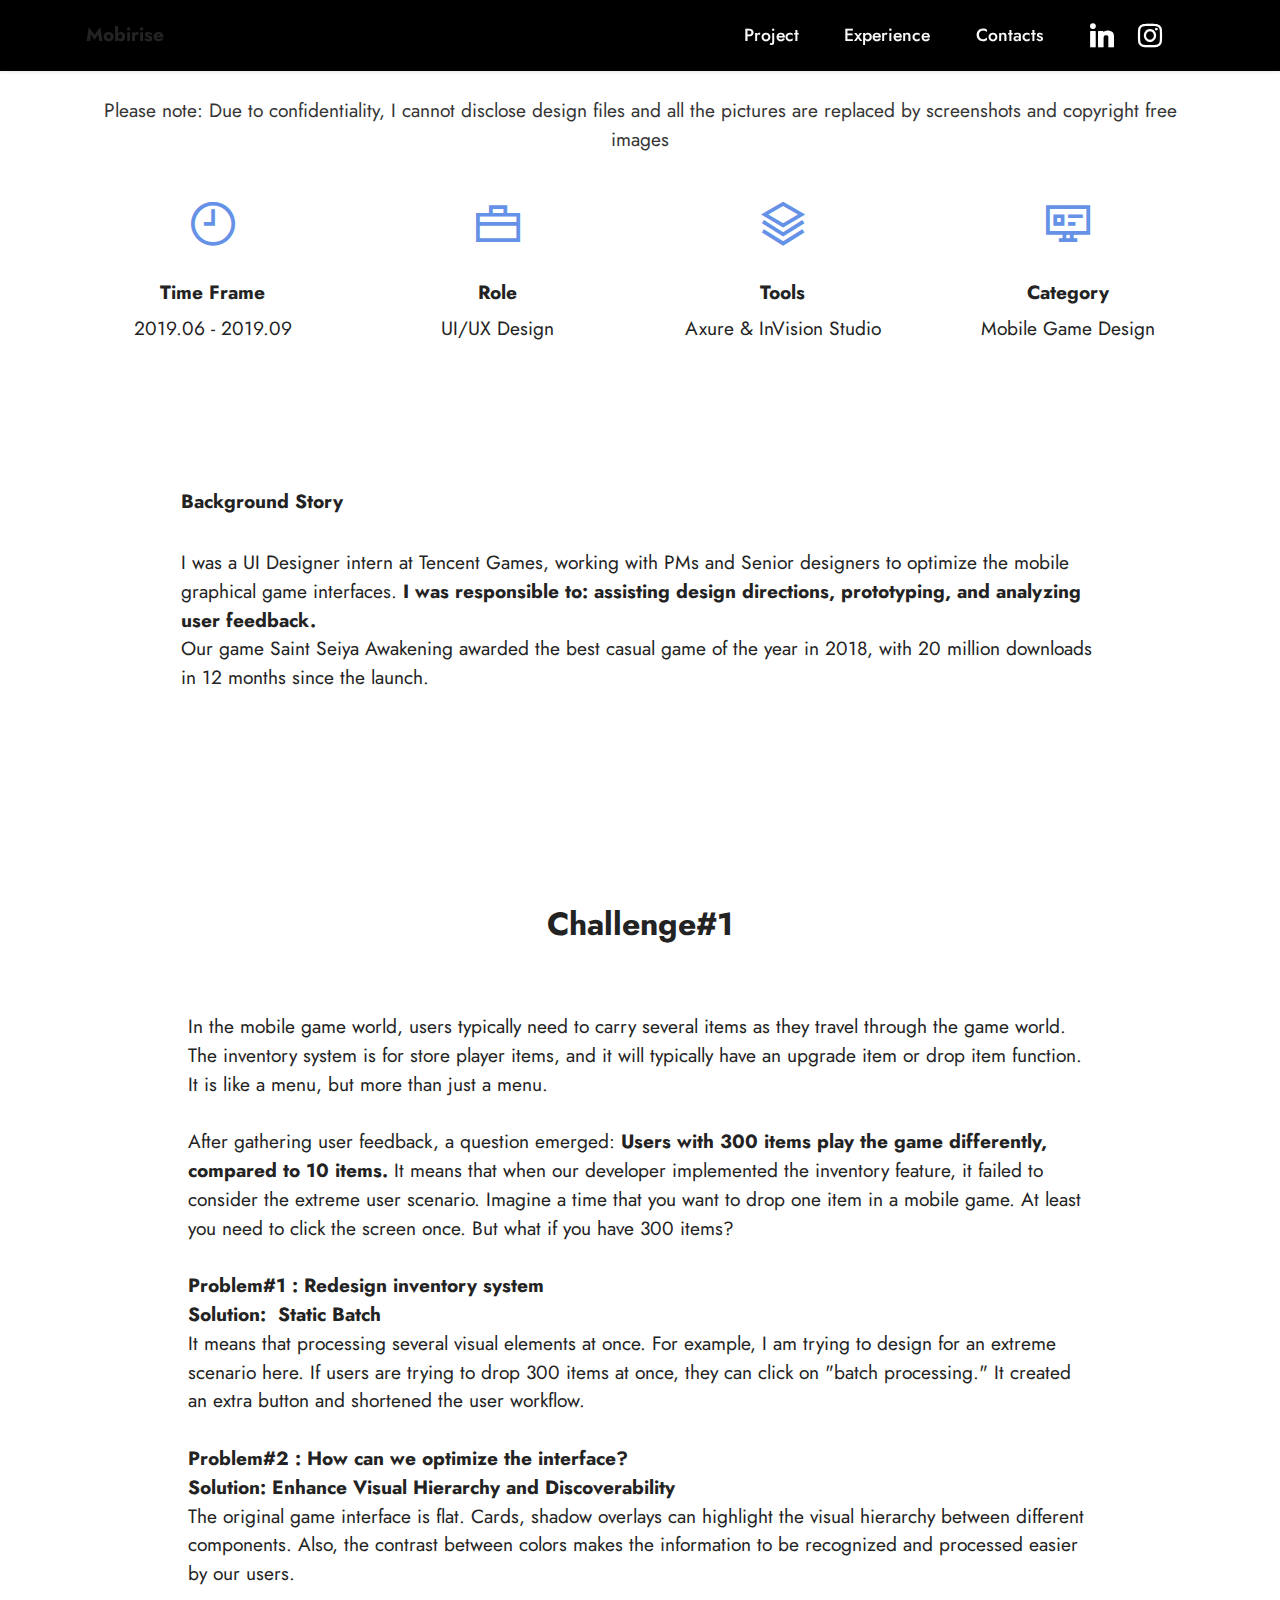
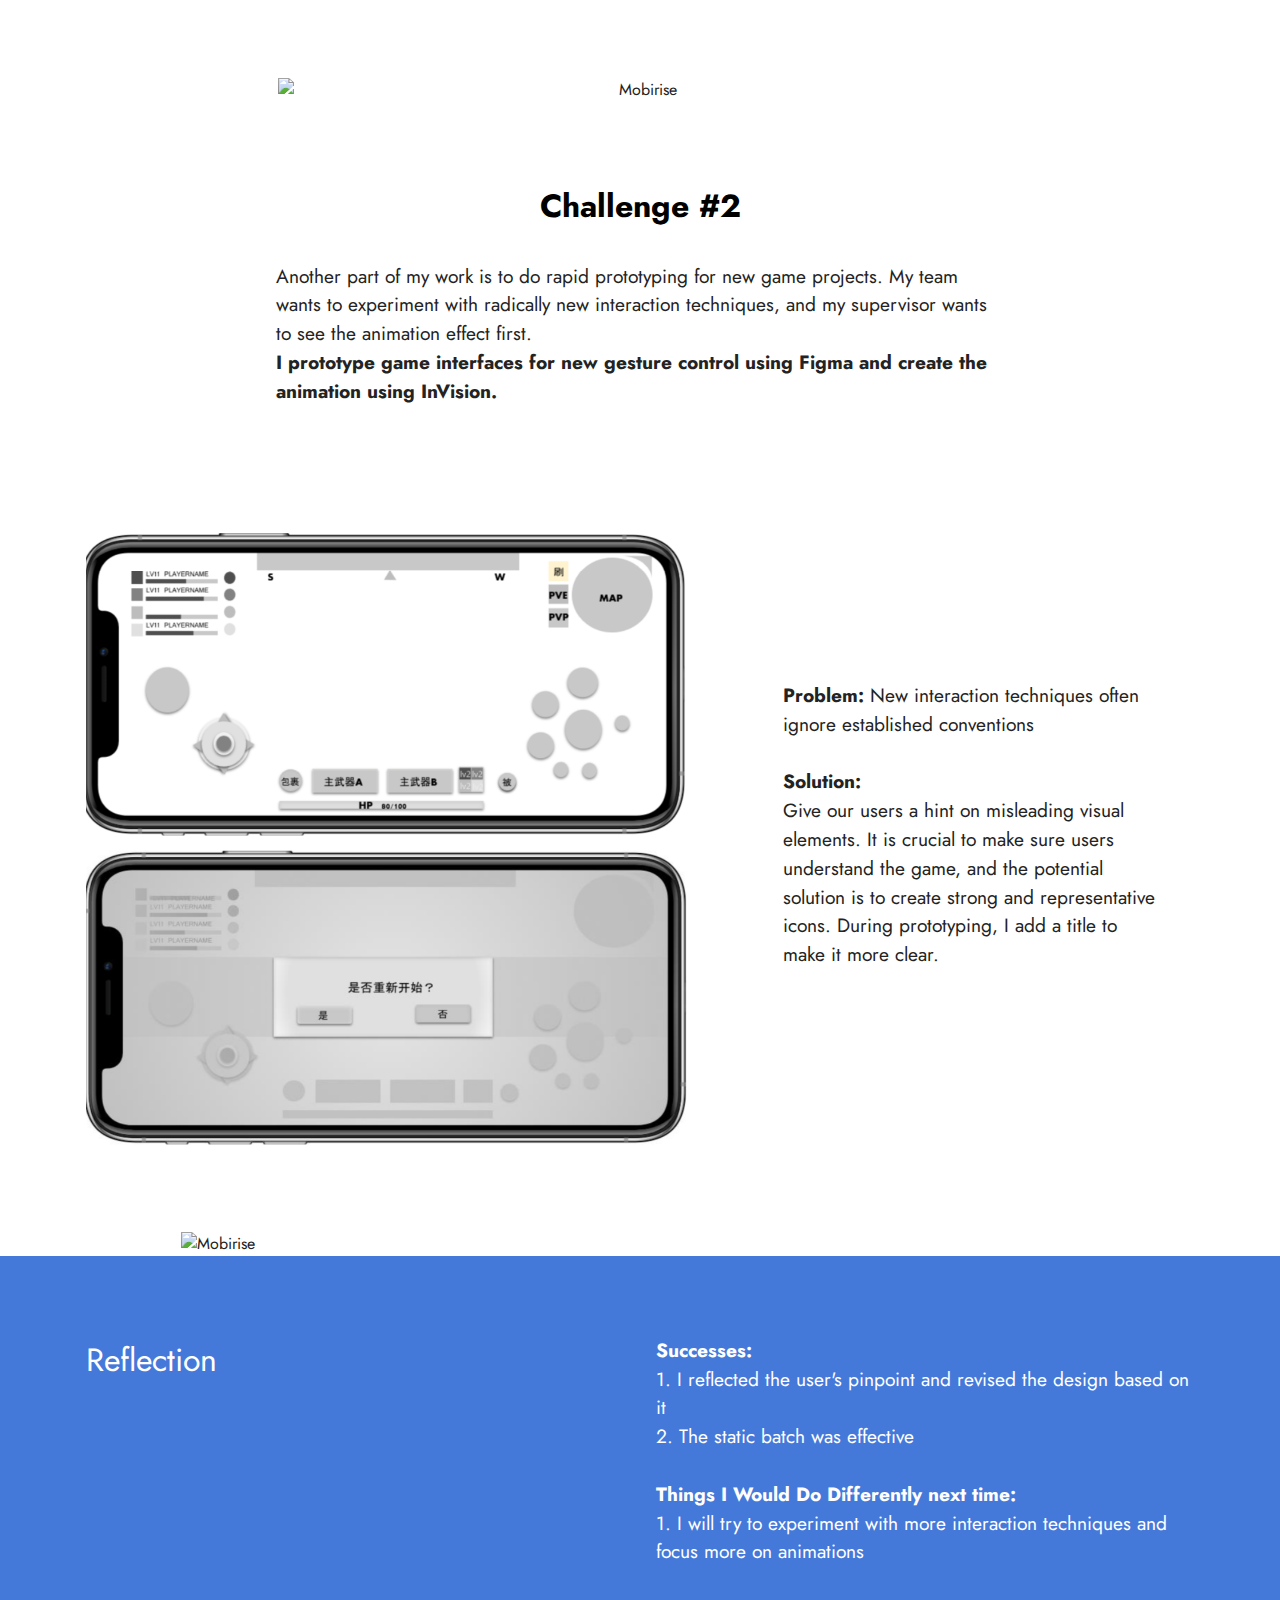
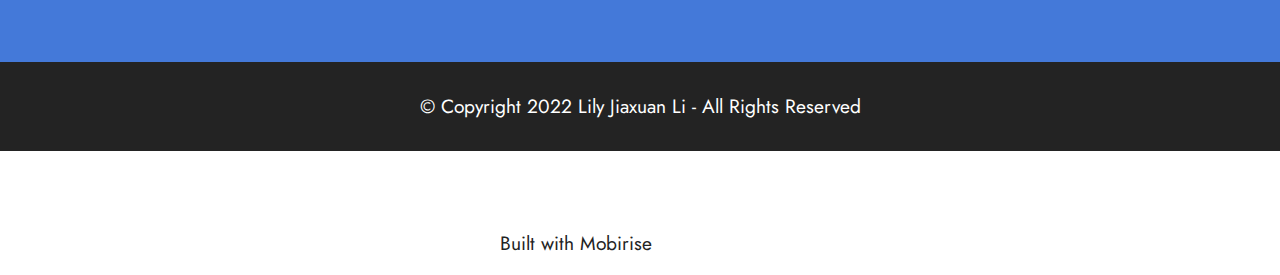
==== commit 8b5f4363: "Add files via upload" ====
--- a/page1.html
+++ b/page1.html
@@ -253,7 +253,7 @@
             </div>
         </div>
     </nav>
-</section><section class="display-7" style="padding: 0;align-items: center;justify-content: center;flex-wrap: wrap;    align-content: center;display: flex;position: relative;height: 4rem;"><a href="https://mobiri.se/" style="flex: 1 1;height: 4rem;position: absolute;width: 100%;z-index: 1;"><img alt="" style="height: 4rem;" src="[data-uri]"></a><p style="margin: 0;text-align: center;" class="display-7">Built with &#8204;</p><a style="z-index:1" href="https://mobirise.com"> Free Web  Creation Software</a></section><script src="assets/bootstrap/js/bootstrap.bundle.min.js"></script>  <script src="assets/parallax/jarallax.js"></script>  <script src="assets/smoothscroll/smooth-scroll.js"></script>  <script src="assets/ytplayer/index.js"></script>  <script src="assets/dropdown/js/navbar-dropdown.js"></script>  <script src="assets/theme/js/script.js"></script>  
+</section><section class="display-7" style="padding: 0;align-items: center;justify-content: center;flex-wrap: wrap;    align-content: center;display: flex;position: relative;height: 4rem;"><a href="https://mobiri.se/" style="flex: 1 1;height: 4rem;position: absolute;width: 100%;z-index: 1;"><img alt="" style="height: 4rem;" src="[data-uri]"></a><p style="margin: 0;text-align: center;" class="display-7">Built with Mobirise &#8204;</p><a style="z-index:1" href="https://mobirise.com/website-maker.html">Website Maker</a></section><script src="assets/bootstrap/js/bootstrap.bundle.min.js"></script>  <script src="assets/parallax/jarallax.js"></script>  <script src="assets/smoothscroll/smooth-scroll.js"></script>  <script src="assets/ytplayer/index.js"></script>  <script src="assets/dropdown/js/navbar-dropdown.js"></script>  <script src="assets/theme/js/script.js"></script>  
   
   
 </body>
--- a/assets/mobirise/css/mbr-additional.css
+++ b/assets/mobirise/css/mbr-additional.css
@@ -99,7 +99,7 @@
   border-radius: 4px;
 }
 .bg-primary {
-  background-color: #6592e6 !important;
+  background-color: #ffffff !important;
 }
 .bg-success {
   background-color: #40b0bf !important;
@@ -115,47 +115,47 @@
 }
 .btn-primary,
 .btn-primary:active {
-  background-color: #6592e6 !important;
-  border-color: #6592e6 !important;
-  color: #ffffff !important;
+  background-color: #ffffff !important;
+  border-color: #ffffff !important;
+  color: #808080 !important;
   box-shadow: 0 2px 2px 0 rgba(0, 0, 0, 0.2);
 }
 .btn-primary:hover,
 .btn-primary:focus,
 .btn-primary.focus,
 .btn-primary.active {
-  color: #ffffff !important;
-  background-color: #2260d2 !important;
-  border-color: #2260d2 !important;
+  color: #545454 !important;
+  background-color: #d4d4d4 !important;
+  border-color: #d4d4d4 !important;
   box-shadow: 0 2px 5px 0 rgba(0, 0, 0, 0.2);
 }
 .btn-primary.disabled,
 .btn-primary:disabled {
-  color: #ffffff !important;
-  background-color: #2260d2 !important;
-  border-color: #2260d2 !important;
+  color: #808080 !important;
+  background-color: #d4d4d4 !important;
+  border-color: #d4d4d4 !important;
 }
 .btn-secondary,
 .btn-secondary:active {
-  background-color: #ff6666 !important;
-  border-color: #ff6666 !important;
-  color: #ffffff !important;
+  background-color: #ffffff !important;
+  border-color: #ffffff !important;
+  color: #808080 !important;
   box-shadow: 0 2px 2px 0 rgba(0, 0, 0, 0.2);
 }
 .btn-secondary:hover,
 .btn-secondary:focus,
 .btn-secondary.focus,
 .btn-secondary.active {
-  color: #ffffff !important;
-  background-color: #ff0f0f !important;
-  border-color: #ff0f0f !important;
+  color: #545454 !important;
+  background-color: #d4d4d4 !important;
+  border-color: #d4d4d4 !important;
   box-shadow: 0 2px 5px 0 rgba(0, 0, 0, 0.2);
 }
 .btn-secondary.disabled,
 .btn-secondary:disabled {
-  color: #ffffff !important;
-  background-color: #ff0f0f !important;
-  border-color: #ff0f0f !important;
+  color: #808080 !important;
+  background-color: #d4d4d4 !important;
+  border-color: #d4d4d4 !important;
 }
 .btn-info,
 .btn-info:active {
@@ -292,44 +292,44 @@
 .btn-primary-outline,
 .btn-primary-outline:active {
   background-color: transparent !important;
-  border-color: #6592e6;
-  color: #6592e6;
+  border-color: #ffffff;
+  color: #ffffff;
 }
 .btn-primary-outline:hover,
 .btn-primary-outline:focus,
 .btn-primary-outline.focus,
 .btn-primary-outline.active {
-  color: #2260d2 !important;
+  color: #d4d4d4 !important;
   background-color: transparent!important;
-  border-color: #2260d2 !important;
+  border-color: #d4d4d4 !important;
   box-shadow: none!important;
 }
 .btn-primary-outline.disabled,
 .btn-primary-outline:disabled {
-  color: #ffffff !important;
-  background-color: #6592e6 !important;
-  border-color: #6592e6 !important;
+  color: #808080 !important;
+  background-color: #ffffff !important;
+  border-color: #ffffff !important;
 }
 .btn-secondary-outline,
 .btn-secondary-outline:active {
   background-color: transparent !important;
-  border-color: #ff6666;
-  color: #ff6666;
+  border-color: #ffffff;
+  color: #ffffff;
 }
 .btn-secondary-outline:hover,
 .btn-secondary-outline:focus,
 .btn-secondary-outline.focus,
 .btn-secondary-outline.active {
-  color: #ff0f0f !important;
+  color: #d4d4d4 !important;
   background-color: transparent!important;
-  border-color: #ff0f0f !important;
+  border-color: #d4d4d4 !important;
   box-shadow: none!important;
 }
 .btn-secondary-outline.disabled,
 .btn-secondary-outline:disabled {
-  color: #ffffff !important;
-  background-color: #ff6666 !important;
-  border-color: #ff6666 !important;
+  color: #808080 !important;
+  background-color: #ffffff !important;
+  border-color: #ffffff !important;
 }
 .btn-info-outline,
 .btn-info-outline:active {
@@ -458,10 +458,10 @@
   border-color: #fafafa !important;
 }
 .text-primary {
-  color: #6592e6 !important;
+  color: #ffffff !important;
 }
 .text-secondary {
-  color: #ff6666 !important;
+  color: #ffffff !important;
 }
 .text-success {
   color: #40b0bf !important;
@@ -484,12 +484,12 @@
 a.text-primary:hover,
 a.text-primary:focus,
 a.text-primary.active {
-  color: #205ac5 !important;
+  color: #cccccc !important;
 }
 a.text-secondary:hover,
 a.text-secondary:focus,
 a.text-secondary.active {
-  color: #ff0000 !important;
+  color: #cccccc !important;
 }
 a.text-success:hover,
 a.text-success:focus,
@@ -535,7 +535,7 @@
   background-position: 0px 1.2em;
 }
 .nav-tabs .nav-link.active {
-  color: #6592e6;
+  color: #ffffff;
 }
 .nav-tabs .nav-link:not(.active) {
   color: #232323;
@@ -553,16 +553,16 @@
   background-color: #ff9966;
 }
 .mbr-gallery-filter li.active .btn {
-  background-color: #6592e6;
-  border-color: #6592e6;
-  color: #ffffff;
+  background-color: #ffffff;
+  border-color: #ffffff;
+  color: #8c8c8c;
 }
 .mbr-gallery-filter li.active .btn:focus {
   box-shadow: none;
 }
 a,
 a:hover {
-  color: #6592e6;
+  color: #ffffff;
 }
 .mbr-plan-header.bg-primary .mbr-plan-subtitle,
 .mbr-plan-header.bg-primary .mbr-plan-price-desc {
@@ -600,7 +600,7 @@
 .form-control:hover,
 .form-control:focus {
   box-shadow: rgba(0, 0, 0, 0.07) 0px 1px 1px 0px, rgba(0, 0, 0, 0.07) 0px 1px 3px 0px, rgba(0, 0, 0, 0.03) 0px 0px 0px 1px;
-  border-color: #6592e6 !important;
+  border-color: #ffffff !important;
 }
 .form-control:-webkit-input-placeholder {
   font-family: 'Jost', sans-serif;
@@ -612,19 +612,19 @@
   font-size: 1.375rem;
 }
 blockquote {
-  border-color: #6592e6;
+  border-color: #ffffff;
 }
 /* Forms */
 .jq-selectbox li:hover,
 .jq-selectbox li.selected {
-  background-color: #6592e6;
-  color: #ffffff;
+  background-color: #ffffff;
+  color: #000000;
 }
 .jq-number__spin {
   transition: 0.25s ease;
 }
 .jq-number__spin:hover {
-  border-color: #6592e6;
+  border-color: #ffffff;
 }
 .jq-selectbox .jq-selectbox__trigger-arrow,
 .jq-number__spin.minus:after,
@@ -636,20 +636,20 @@
 .jq-selectbox:hover .jq-selectbox__trigger-arrow,
 .jq-number__spin.minus:hover:after,
 .jq-number__spin.plus:hover:after {
-  border-top-color: #6592e6;
-  border-bottom-color: #6592e6;
+  border-top-color: #ffffff;
+  border-bottom-color: #ffffff;
 }
 .xdsoft_datetimepicker .xdsoft_calendar td.xdsoft_default,
 .xdsoft_datetimepicker .xdsoft_calendar td.xdsoft_current,
 .xdsoft_datetimepicker .xdsoft_timepicker .xdsoft_time_box > div > div.xdsoft_current {
-  color: #ffffff !important;
-  background-color: #6592e6 !important;
+  color: #000000 !important;
+  background-color: #ffffff !important;
   box-shadow: none !important;
 }
 .xdsoft_datetimepicker .xdsoft_calendar td:hover,
 .xdsoft_datetimepicker .xdsoft_timepicker .xdsoft_time_box > div > div:hover {
   color: #000000 !important;
-  background: #ff6666 !important;
+  background: #ffffff !important;
   box-shadow: none !important;
 }
 .lazy-bg {
@@ -674,7 +674,7 @@
   top: 50%;
   left: 50%;
   transform: translateX(-50%) translateY(-50%);
-  background-image: url("data:image/svg+xml;charset=UTF-8,%3csvg width='32' height='32' viewBox='0 0 64 64' xmlns='http://www.w3.org/2000/svg' stroke='%236592e6' %3e%3cg fill='none' fill-rule='evenodd'%3e%3cg transform='translate(16 16)' stroke-width='2'%3e%3ccircle stroke-opacity='.5' cx='16' cy='16' r='16'/%3e%3cpath d='M32 16c0-9.94-8.06-16-16-16'%3e%3canimateTransform attributeName='transform' type='rotate' from='0 16 16' to='360 16 16' dur='1s' repeatCount='indefinite'/%3e%3c/path%3e%3c/g%3e%3c/g%3e%3c/svg%3e");
+  background-image: url("data:image/svg+xml;charset=UTF-8,%3csvg width='32' height='32' viewBox='0 0 64 64' xmlns='http://www.w3.org/2000/svg' stroke='%23ffffff' %3e%3cg fill='none' fill-rule='evenodd'%3e%3cg transform='translate(16 16)' stroke-width='2'%3e%3ccircle stroke-opacity='.5' cx='16' cy='16' r='16'/%3e%3cpath d='M32 16c0-9.94-8.06-16-16-16'%3e%3canimateTransform attributeName='transform' type='rotate' from='0 16 16' to='360 16 16' dur='1s' repeatCount='indefinite'/%3e%3c/path%3e%3c/g%3e%3c/g%3e%3c/svg%3e");
 }
 section.lazy-placeholder:after {
   opacity: 0.5;
@@ -721,7 +721,7 @@
 }
 .cid-t8vMw5JISH .dropdown-item:hover,
 .cid-t8vMw5JISH .dropdown-item:focus {
-  background: #6592e6 !important;
+  background: #ffffff !important;
   color: white !important;
 }
 .cid-t8vMw5JISH .dropdown-item:hover span {
@@ -1523,7 +1523,7 @@
 }
 .cid-t8vMw5JISH .dropdown-item:hover,
 .cid-t8vMw5JISH .dropdown-item:focus {
-  background: #6592e6 !important;
+  background: #ffffff !important;
   color: white !important;
 }
 .cid-t8vMw5JISH .dropdown-item:hover span {
@@ -2063,7 +2063,7 @@
 }
 .cid-t8vMw5JISH .dropdown-item:hover,
 .cid-t8vMw5JISH .dropdown-item:focus {
-  background: #6592e6 !important;
+  background: #ffffff !important;
   color: white !important;
 }
 .cid-t8vMw5JISH .dropdown-item:hover span {
@@ -2735,7 +2735,7 @@
 }
 .cid-t8vMw5JISH .dropdown-item:hover,
 .cid-t8vMw5JISH .dropdown-item:focus {
-  background: #6592e6 !important;
+  background: #ffffff !important;
   color: white !important;
 }
 .cid-t8vMw5JISH .dropdown-item:hover span {
@@ -3194,7 +3194,7 @@
 }
 .cid-t8vMw5JISH .dropdown-item:hover,
 .cid-t8vMw5JISH .dropdown-item:focus {
-  background: #6592e6 !important;
+  background: #ffffff !important;
   color: white !important;
 }
 .cid-t8vMw5JISH .dropdown-item:hover span {
@@ -3581,7 +3581,7 @@
   position: absolute;
   left: -1.6rem;
   content: "\2022";
-  color: #6592e6;
+  color: #ffffff;
   font-weight: bold;
   font-size: 2rem;
   width: 1.6rem;
@@ -3882,7 +3882,7 @@
 }
 .cid-t8vMw5JISH .dropdown-item:hover,
 .cid-t8vMw5JISH .dropdown-item:focus {
-  background: #6592e6 !important;
+  background: #ffffff !important;
   color: white !important;
 }
 .cid-t8vMw5JISH .dropdown-item:hover span {
@@ -4201,8 +4201,21 @@
     left: -1rem;
   }
 }
-.cid-t0RN0a769W {
-  background-image: url("../../../assets/images/cover-1.png");
+.cid-t8zKmsRKkQ {
+  padding-top: 6rem;
+  padding-bottom: 6rem;
+  background-color: #000000;
+}
+@media (max-width: 991px) {
+  .cid-t8zKmsRKkQ .image-wrapper {
+    margin-bottom: 1rem;
+  }
+}
+.cid-t8zKmsRKkQ .row {
+  flex-direction: row-reverse;
+}
+.cid-t8zKmsRKkQ img {
+  width: 100%;
 }
 .cid-t0RN0aYOr9 {
   padding-top: 0rem;
@@ -4256,7 +4269,7 @@
   position: absolute;
   left: -1.6rem;
   content: "\2022";
-  color: #6592e6;
+  color: #ffffff;
   font-weight: bold;
   font-size: 2rem;
   width: 1.6rem;
@@ -4265,17 +4278,6 @@
   color: #4479d9;
 }
 .cid-t0WTmv0Non .list {
-  color: #ffffff;
-}
-.cid-t0RN0bKKex {
-  padding-top: 5rem;
-  padding-bottom: 5rem;
-  background-color: #000000;
-}
-.cid-t0RN0bKKex .mbr-section-subtitle {
-  color: #ffffff;
-}
-.cid-t0RN0bKKex .mbr-text {
   color: #ffffff;
 }
 .cid-t0RN0d0sMi {
@@ -4306,6 +4308,49 @@
 .cid-t0RN0d0sMi .mbr-section-title {
   color: #ffffff;
 }
+.cid-t8zN2NwF9T {
+  padding-top: 5rem;
+  padding-bottom: 1rem;
+  background-color: #000000;
+}
+.cid-t8zN2NwF9T .mbr-section-subtitle {
+  color: #ffffff;
+}
+.cid-t8zN2NwF9T .mbr-text {
+  color: #ffffff;
+}
+.cid-t8zUVNWIDB {
+  padding-top: 6rem;
+  padding-bottom: 6rem;
+  background-color: #000000;
+}
+@media (max-width: 991px) {
+  .cid-t8zUVNWIDB .image-wrapper {
+    margin-bottom: 1rem;
+  }
+}
+.cid-t8zUVNWIDB .row {
+  flex-direction: row-reverse;
+}
+.cid-t8zUVNWIDB img {
+  width: 100%;
+}
+.cid-t8zQQtnKVU {
+  padding-top: 6rem;
+  padding-bottom: 3rem;
+  background-color: #000000;
+}
+@media (max-width: 991px) {
+  .cid-t8zQQtnKVU .image-wrapper {
+    margin-bottom: 1rem;
+  }
+}
+.cid-t8zQQtnKVU .row {
+  flex-direction: row-reverse;
+}
+.cid-t8zQQtnKVU img {
+  width: 100%;
+}
 .cid-t0WM1kbBBS {
   padding-top: 6rem;
   padding-bottom: 6rem;
@@ -4441,15 +4486,15 @@
 .cid-t0XvlDxaIO .mbr-section-title {
   color: #ffffff;
 }
-.cid-t0RN0fT69c {
+.cid-t8zLJCoswP {
   padding-top: 5rem;
   padding-bottom: 5rem;
   background-color: #000000;
 }
-.cid-t0RN0fT69c .mbr-section-subtitle {
-  color: #ffffff;
-}
-.cid-t0RN0fT69c .mbr-text {
+.cid-t8zLJCoswP .mbr-section-subtitle {
+  color: #ffffff;
+}
+.cid-t8zLJCoswP .mbr-text {
   color: #ffffff;
 }
 .cid-t0RN0gqjBa {
@@ -4493,7 +4538,7 @@
 }
 .cid-t8vMw5JISH .dropdown-item:hover,
 .cid-t8vMw5JISH .dropdown-item:focus {
-  background: #6592e6 !important;
+  background: #ffffff !important;
   color: white !important;
 }
 .cid-t8vMw5JISH .dropdown-item:hover span {
@@ -4812,8 +4857,19 @@
     left: -1rem;
   }
 }
-.cid-t7JENI2XrD {
-  background-image: url("../../../assets/images/cover-3.png");
+.cid-t8zjmR0mDG {
+  background-color: #000000;
+}
+@media (max-width: 991px) {
+  .cid-t8zjmR0mDG .image-wrapper {
+    margin-bottom: 1rem;
+  }
+}
+.cid-t8zjmR0mDG .row {
+  flex-direction: row-reverse;
+}
+.cid-t8zjmR0mDG img {
+  width: 100%;
 }
 .cid-t7JENIt66j {
   padding-top: 0rem;
@@ -4828,7 +4884,7 @@
 .cid-t7JENIt66j .mbr-iconfont {
   display: block;
   font-size: 5rem;
-  color: #6592e6;
+  color: #d51515;
   margin-bottom: 2rem;
 }
 .cid-t7JENIt66j .card-wrapper {
@@ -4867,7 +4923,7 @@
   position: absolute;
   left: -1.6rem;
   content: "\2022";
-  color: #6592e6;
+  color: #ffffff;
   font-weight: bold;
   font-size: 2rem;
   width: 1.6rem;
@@ -4905,6 +4961,22 @@
 }
 .cid-t7JENJOH9V .mbr-section-title {
   color: #ffffff;
+}
+.cid-t8zIQOHGpG {
+  padding-top: 6rem;
+  padding-bottom: 6rem;
+  background-color: #000000;
+}
+@media (max-width: 991px) {
+  .cid-t8zIQOHGpG .image-wrapper {
+    margin-bottom: 1rem;
+  }
+}
+.cid-t8zIQOHGpG .row {
+  flex-direction: row-reverse;
+}
+.cid-t8zIQOHGpG img {
+  width: 100%;
 }
 .cid-t7POfi5oOz {
   padding-top: 5rem;
@@ -4941,7 +5013,7 @@
 .cid-t7POdTqsbS {
   padding-top: 6rem;
   padding-bottom: 3rem;
-  background-color: #000000;
+  background-color: #ffffff;
 }
 @media (max-width: 991px) {
   .cid-t7POdTqsbS .image-wrapper {
@@ -4999,6 +5071,23 @@
 .cid-t7JENKge4W .mbr-text,
 .cid-t7JENKge4W .mbr-section-btn {
   color: #ffffff;
+  text-align: left;
+}
+.cid-t8zIiOHzwT {
+  padding-top: 6rem;
+  padding-bottom: 6rem;
+  background-color: #000000;
+}
+@media (max-width: 991px) {
+  .cid-t8zIiOHzwT .image-wrapper {
+    margin-bottom: 1rem;
+  }
+}
+.cid-t8zIiOHzwT .row {
+  flex-direction: row-reverse;
+}
+.cid-t8zIiOHzwT img {
+  width: 100%;
 }
 .cid-t7PP0QBUQU {
   padding-top: 4rem;
@@ -5024,6 +5113,9 @@
 .cid-t7PP0QBUQU .mbr-text {
   color: #ffffff;
 }
+.cid-t7PP0QBUQU .mbr-description {
+  color: #ffffff;
+}
 .cid-t7PPKXX5U5 {
   padding-top: 6rem;
   padding-bottom: 6rem;
@@ -5051,6 +5143,25 @@
 .cid-t7PPKXX5U5 .mbr-section-title {
   color: #ffffff;
 }
+.cid-t8zHNMt9XP {
+  padding-top: 6rem;
+  padding-bottom: 6rem;
+  background-color: #000000;
+}
+@media (max-width: 991px) {
+  .cid-t8zHNMt9XP .image-wrapper {
+    margin-bottom: 1rem;
+  }
+}
+.cid-t8zHNMt9XP .row {
+  flex-direction: row-reverse;
+}
+.cid-t8zHNMt9XP img {
+  width: 100%;
+}
+.cid-t8zHNMt9XP .mbr-description {
+  color: #ffffff;
+}
 .cid-t7JENKFFtM {
   padding-top: 6rem;
   padding-bottom: 6rem;
@@ -5069,20 +5180,6 @@
 }
 .cid-t7JENKFFtM .mbr-text {
   color: #ffffff;
-}
-.cid-t7PXa8A9kv {
-  background-color: #000000;
-}
-@media (max-width: 991px) {
-  .cid-t7PXa8A9kv .image-wrapper {
-    margin-bottom: 1rem;
-  }
-}
-.cid-t7PXa8A9kv .row {
-  flex-direction: row-reverse;
-}
-.cid-t7PXa8A9kv img {
-  width: 100%;
 }
 .cid-t7PXgvbJZy {
   padding-top: 6rem;
@@ -5152,7 +5249,7 @@
 }
 .cid-t8vMw5JISH .dropdown-item:hover,
 .cid-t8vMw5JISH .dropdown-item:focus {
-  background: #6592e6 !important;
+  background: #ffffff !important;
   color: white !important;
 }
 .cid-t8vMw5JISH .dropdown-item:hover span {
@@ -5526,7 +5623,7 @@
   position: absolute;
   left: -1.6rem;
   content: "\2022";
-  color: #6592e6;
+  color: #ffffff;
   font-weight: bold;
   font-size: 2rem;
   width: 1.6rem;
@@ -5812,7 +5909,7 @@
 }
 .cid-t8vMw5JISH .dropdown-item:hover,
 .cid-t8vMw5JISH .dropdown-item:focus {
-  background: #6592e6 !important;
+  background: #ffffff !important;
   color: white !important;
 }
 .cid-t8vMw5JISH .dropdown-item:hover span {
--- a/assets/mobirise/css/mbr-additional.css
+++ b/assets/mobirise/css/mbr-additional.css
@@ -99,7 +99,7 @@
   border-radius: 4px;
 }
 .bg-primary {
-  background-color: #6592e6 !important;
+  background-color: #ffffff !important;
 }
 .bg-success {
   background-color: #40b0bf !important;
@@ -115,47 +115,47 @@
 }
 .btn-primary,
 .btn-primary:active {
-  background-color: #6592e6 !important;
-  border-color: #6592e6 !important;
-  color: #ffffff !important;
+  background-color: #ffffff !important;
+  border-color: #ffffff !important;
+  color: #808080 !important;
   box-shadow: 0 2px 2px 0 rgba(0, 0, 0, 0.2);
 }
 .btn-primary:hover,
 .btn-primary:focus,
 .btn-primary.focus,
 .btn-primary.active {
-  color: #ffffff !important;
-  background-color: #2260d2 !important;
-  border-color: #2260d2 !important;
+  color: #545454 !important;
+  background-color: #d4d4d4 !important;
+  border-color: #d4d4d4 !important;
   box-shadow: 0 2px 5px 0 rgba(0, 0, 0, 0.2);
 }
 .btn-primary.disabled,
 .btn-primary:disabled {
-  color: #ffffff !important;
-  background-color: #2260d2 !important;
-  border-color: #2260d2 !important;
+  color: #808080 !important;
+  background-color: #d4d4d4 !important;
+  border-color: #d4d4d4 !important;
 }
 .btn-secondary,
 .btn-secondary:active {
-  background-color: #ff6666 !important;
-  border-color: #ff6666 !important;
-  color: #ffffff !important;
+  background-color: #ffffff !important;
+  border-color: #ffffff !important;
+  color: #808080 !important;
   box-shadow: 0 2px 2px 0 rgba(0, 0, 0, 0.2);
 }
 .btn-secondary:hover,
 .btn-secondary:focus,
 .btn-secondary.focus,
 .btn-secondary.active {
-  color: #ffffff !important;
-  background-color: #ff0f0f !important;
-  border-color: #ff0f0f !important;
+  color: #545454 !important;
+  background-color: #d4d4d4 !important;
+  border-color: #d4d4d4 !important;
   box-shadow: 0 2px 5px 0 rgba(0, 0, 0, 0.2);
 }
 .btn-secondary.disabled,
 .btn-secondary:disabled {
-  color: #ffffff !important;
-  background-color: #ff0f0f !important;
-  border-color: #ff0f0f !important;
+  color: #808080 !important;
+  background-color: #d4d4d4 !important;
+  border-color: #d4d4d4 !important;
 }
 .btn-info,
 .btn-info:active {
@@ -292,44 +292,44 @@
 .btn-primary-outline,
 .btn-primary-outline:active {
   background-color: transparent !important;
-  border-color: #6592e6;
-  color: #6592e6;
+  border-color: #ffffff;
+  color: #ffffff;
 }
 .btn-primary-outline:hover,
 .btn-primary-outline:focus,
 .btn-primary-outline.focus,
 .btn-primary-outline.active {
-  color: #2260d2 !important;
+  color: #d4d4d4 !important;
   background-color: transparent!important;
-  border-color: #2260d2 !important;
+  border-color: #d4d4d4 !important;
   box-shadow: none!important;
 }
 .btn-primary-outline.disabled,
 .btn-primary-outline:disabled {
-  color: #ffffff !important;
-  background-color: #6592e6 !important;
-  border-color: #6592e6 !important;
+  color: #808080 !important;
+  background-color: #ffffff !important;
+  border-color: #ffffff !important;
 }
 .btn-secondary-outline,
 .btn-secondary-outline:active {
   background-color: transparent !important;
-  border-color: #ff6666;
-  color: #ff6666;
+  border-color: #ffffff;
+  color: #ffffff;
 }
 .btn-secondary-outline:hover,
 .btn-secondary-outline:focus,
 .btn-secondary-outline.focus,
 .btn-secondary-outline.active {
-  color: #ff0f0f !important;
+  color: #d4d4d4 !important;
   background-color: transparent!important;
-  border-color: #ff0f0f !important;
+  border-color: #d4d4d4 !important;
   box-shadow: none!important;
 }
 .btn-secondary-outline.disabled,
 .btn-secondary-outline:disabled {
-  color: #ffffff !important;
-  background-color: #ff6666 !important;
-  border-color: #ff6666 !important;
+  color: #808080 !important;
+  background-color: #ffffff !important;
+  border-color: #ffffff !important;
 }
 .btn-info-outline,
 .btn-info-outline:active {
@@ -458,10 +458,10 @@
   border-color: #fafafa !important;
 }
 .text-primary {
-  color: #6592e6 !important;
+  color: #ffffff !important;
 }
 .text-secondary {
-  color: #ff6666 !important;
+  color: #ffffff !important;
 }
 .text-success {
   color: #40b0bf !important;
@@ -484,12 +484,12 @@
 a.text-primary:hover,
 a.text-primary:focus,
 a.text-primary.active {
-  color: #205ac5 !important;
+  color: #cccccc !important;
 }
 a.text-secondary:hover,
 a.text-secondary:focus,
 a.text-secondary.active {
-  color: #ff0000 !important;
+  color: #cccccc !important;
 }
 a.text-success:hover,
 a.text-success:focus,
@@ -535,7 +535,7 @@
   background-position: 0px 1.2em;
 }
 .nav-tabs .nav-link.active {
-  color: #6592e6;
+  color: #ffffff;
 }
 .nav-tabs .nav-link:not(.active) {
   color: #232323;
@@ -553,16 +553,16 @@
   background-color: #ff9966;
 }
 .mbr-gallery-filter li.active .btn {
-  background-color: #6592e6;
-  border-color: #6592e6;
-  color: #ffffff;
+  background-color: #ffffff;
+  border-color: #ffffff;
+  color: #8c8c8c;
 }
 .mbr-gallery-filter li.active .btn:focus {
   box-shadow: none;
 }
 a,
 a:hover {
-  color: #6592e6;
+  color: #ffffff;
 }
 .mbr-plan-header.bg-primary .mbr-plan-subtitle,
 .mbr-plan-header.bg-primary .mbr-plan-price-desc {
@@ -600,7 +600,7 @@
 .form-control:hover,
 .form-control:focus {
   box-shadow: rgba(0, 0, 0, 0.07) 0px 1px 1px 0px, rgba(0, 0, 0, 0.07) 0px 1px 3px 0px, rgba(0, 0, 0, 0.03) 0px 0px 0px 1px;
-  border-color: #6592e6 !important;
+  border-color: #ffffff !important;
 }
 .form-control:-webkit-input-placeholder {
   font-family: 'Jost', sans-serif;
@@ -612,19 +612,19 @@
   font-size: 1.375rem;
 }
 blockquote {
-  border-color: #6592e6;
+  border-color: #ffffff;
 }
 /* Forms */
 .jq-selectbox li:hover,
 .jq-selectbox li.selected {
-  background-color: #6592e6;
-  color: #ffffff;
+  background-color: #ffffff;
+  color: #000000;
 }
 .jq-number__spin {
   transition: 0.25s ease;
 }
 .jq-number__spin:hover {
-  border-color: #6592e6;
+  border-color: #ffffff;
 }
 .jq-selectbox .jq-selectbox__trigger-arrow,
 .jq-number__spin.minus:after,
@@ -636,20 +636,20 @@
 .jq-selectbox:hover .jq-selectbox__trigger-arrow,
 .jq-number__spin.minus:hover:after,
 .jq-number__spin.plus:hover:after {
-  border-top-color: #6592e6;
-  border-bottom-color: #6592e6;
+  border-top-color: #ffffff;
+  border-bottom-color: #ffffff;
 }
 .xdsoft_datetimepicker .xdsoft_calendar td.xdsoft_default,
 .xdsoft_datetimepicker .xdsoft_calendar td.xdsoft_current,
 .xdsoft_datetimepicker .xdsoft_timepicker .xdsoft_time_box > div > div.xdsoft_current {
-  color: #ffffff !important;
-  background-color: #6592e6 !important;
+  color: #000000 !important;
+  background-color: #ffffff !important;
   box-shadow: none !important;
 }
 .xdsoft_datetimepicker .xdsoft_calendar td:hover,
 .xdsoft_datetimepicker .xdsoft_timepicker .xdsoft_time_box > div > div:hover {
   color: #000000 !important;
-  background: #ff6666 !important;
+  background: #ffffff !important;
   box-shadow: none !important;
 }
 .lazy-bg {
@@ -674,7 +674,7 @@
   top: 50%;
   left: 50%;
   transform: translateX(-50%) translateY(-50%);
-  background-image: url("data:image/svg+xml;charset=UTF-8,%3csvg width='32' height='32' viewBox='0 0 64 64' xmlns='http://www.w3.org/2000/svg' stroke='%236592e6' %3e%3cg fill='none' fill-rule='evenodd'%3e%3cg transform='translate(16 16)' stroke-width='2'%3e%3ccircle stroke-opacity='.5' cx='16' cy='16' r='16'/%3e%3cpath d='M32 16c0-9.94-8.06-16-16-16'%3e%3canimateTransform attributeName='transform' type='rotate' from='0 16 16' to='360 16 16' dur='1s' repeatCount='indefinite'/%3e%3c/path%3e%3c/g%3e%3c/g%3e%3c/svg%3e");
+  background-image: url("data:image/svg+xml;charset=UTF-8,%3csvg width='32' height='32' viewBox='0 0 64 64' xmlns='http://www.w3.org/2000/svg' stroke='%23ffffff' %3e%3cg fill='none' fill-rule='evenodd'%3e%3cg transform='translate(16 16)' stroke-width='2'%3e%3ccircle stroke-opacity='.5' cx='16' cy='16' r='16'/%3e%3cpath d='M32 16c0-9.94-8.06-16-16-16'%3e%3canimateTransform attributeName='transform' type='rotate' from='0 16 16' to='360 16 16' dur='1s' repeatCount='indefinite'/%3e%3c/path%3e%3c/g%3e%3c/g%3e%3c/svg%3e");
 }
 section.lazy-placeholder:after {
   opacity: 0.5;
@@ -721,7 +721,7 @@
 }
 .cid-t8vMw5JISH .dropdown-item:hover,
 .cid-t8vMw5JISH .dropdown-item:focus {
-  background: #6592e6 !important;
+  background: #ffffff !important;
   color: white !important;
 }
 .cid-t8vMw5JISH .dropdown-item:hover span {
@@ -1523,7 +1523,7 @@
 }
 .cid-t8vMw5JISH .dropdown-item:hover,
 .cid-t8vMw5JISH .dropdown-item:focus {
-  background: #6592e6 !important;
+  background: #ffffff !important;
   color: white !important;
 }
 .cid-t8vMw5JISH .dropdown-item:hover span {
@@ -2063,7 +2063,7 @@
 }
 .cid-t8vMw5JISH .dropdown-item:hover,
 .cid-t8vMw5JISH .dropdown-item:focus {
-  background: #6592e6 !important;
+  background: #ffffff !important;
   color: white !important;
 }
 .cid-t8vMw5JISH .dropdown-item:hover span {
@@ -2735,7 +2735,7 @@
 }
 .cid-t8vMw5JISH .dropdown-item:hover,
 .cid-t8vMw5JISH .dropdown-item:focus {
-  background: #6592e6 !important;
+  background: #ffffff !important;
   color: white !important;
 }
 .cid-t8vMw5JISH .dropdown-item:hover span {
@@ -3194,7 +3194,7 @@
 }
 .cid-t8vMw5JISH .dropdown-item:hover,
 .cid-t8vMw5JISH .dropdown-item:focus {
-  background: #6592e6 !important;
+  background: #ffffff !important;
   color: white !important;
 }
 .cid-t8vMw5JISH .dropdown-item:hover span {
@@ -3581,7 +3581,7 @@
   position: absolute;
   left: -1.6rem;
   content: "\2022";
-  color: #6592e6;
+  color: #ffffff;
   font-weight: bold;
   font-size: 2rem;
   width: 1.6rem;
@@ -3882,7 +3882,7 @@
 }
 .cid-t8vMw5JISH .dropdown-item:hover,
 .cid-t8vMw5JISH .dropdown-item:focus {
-  background: #6592e6 !important;
+  background: #ffffff !important;
   color: white !important;
 }
 .cid-t8vMw5JISH .dropdown-item:hover span {
@@ -4201,8 +4201,21 @@
     left: -1rem;
   }
 }
-.cid-t0RN0a769W {
-  background-image: url("../../../assets/images/cover-1.png");
+.cid-t8zKmsRKkQ {
+  padding-top: 6rem;
+  padding-bottom: 6rem;
+  background-color: #000000;
+}
+@media (max-width: 991px) {
+  .cid-t8zKmsRKkQ .image-wrapper {
+    margin-bottom: 1rem;
+  }
+}
+.cid-t8zKmsRKkQ .row {
+  flex-direction: row-reverse;
+}
+.cid-t8zKmsRKkQ img {
+  width: 100%;
 }
 .cid-t0RN0aYOr9 {
   padding-top: 0rem;
@@ -4256,7 +4269,7 @@
   position: absolute;
   left: -1.6rem;
   content: "\2022";
-  color: #6592e6;
+  color: #ffffff;
   font-weight: bold;
   font-size: 2rem;
   width: 1.6rem;
@@ -4265,17 +4278,6 @@
   color: #4479d9;
 }
 .cid-t0WTmv0Non .list {
-  color: #ffffff;
-}
-.cid-t0RN0bKKex {
-  padding-top: 5rem;
-  padding-bottom: 5rem;
-  background-color: #000000;
-}
-.cid-t0RN0bKKex .mbr-section-subtitle {
-  color: #ffffff;
-}
-.cid-t0RN0bKKex .mbr-text {
   color: #ffffff;
 }
 .cid-t0RN0d0sMi {
@@ -4306,6 +4308,49 @@
 .cid-t0RN0d0sMi .mbr-section-title {
   color: #ffffff;
 }
+.cid-t8zN2NwF9T {
+  padding-top: 5rem;
+  padding-bottom: 1rem;
+  background-color: #000000;
+}
+.cid-t8zN2NwF9T .mbr-section-subtitle {
+  color: #ffffff;
+}
+.cid-t8zN2NwF9T .mbr-text {
+  color: #ffffff;
+}
+.cid-t8zUVNWIDB {
+  padding-top: 6rem;
+  padding-bottom: 6rem;
+  background-color: #000000;
+}
+@media (max-width: 991px) {
+  .cid-t8zUVNWIDB .image-wrapper {
+    margin-bottom: 1rem;
+  }
+}
+.cid-t8zUVNWIDB .row {
+  flex-direction: row-reverse;
+}
+.cid-t8zUVNWIDB img {
+  width: 100%;
+}
+.cid-t8zQQtnKVU {
+  padding-top: 6rem;
+  padding-bottom: 3rem;
+  background-color: #000000;
+}
+@media (max-width: 991px) {
+  .cid-t8zQQtnKVU .image-wrapper {
+    margin-bottom: 1rem;
+  }
+}
+.cid-t8zQQtnKVU .row {
+  flex-direction: row-reverse;
+}
+.cid-t8zQQtnKVU img {
+  width: 100%;
+}
 .cid-t0WM1kbBBS {
   padding-top: 6rem;
   padding-bottom: 6rem;
@@ -4441,15 +4486,15 @@
 .cid-t0XvlDxaIO .mbr-section-title {
   color: #ffffff;
 }
-.cid-t0RN0fT69c {
+.cid-t8zLJCoswP {
   padding-top: 5rem;
   padding-bottom: 5rem;
   background-color: #000000;
 }
-.cid-t0RN0fT69c .mbr-section-subtitle {
-  color: #ffffff;
-}
-.cid-t0RN0fT69c .mbr-text {
+.cid-t8zLJCoswP .mbr-section-subtitle {
+  color: #ffffff;
+}
+.cid-t8zLJCoswP .mbr-text {
   color: #ffffff;
 }
 .cid-t0RN0gqjBa {
@@ -4493,7 +4538,7 @@
 }
 .cid-t8vMw5JISH .dropdown-item:hover,
 .cid-t8vMw5JISH .dropdown-item:focus {
-  background: #6592e6 !important;
+  background: #ffffff !important;
   color: white !important;
 }
 .cid-t8vMw5JISH .dropdown-item:hover span {
@@ -4812,8 +4857,19 @@
     left: -1rem;
   }
 }
-.cid-t7JENI2XrD {
-  background-image: url("../../../assets/images/cover-3.png");
+.cid-t8zjmR0mDG {
+  background-color: #000000;
+}
+@media (max-width: 991px) {
+  .cid-t8zjmR0mDG .image-wrapper {
+    margin-bottom: 1rem;
+  }
+}
+.cid-t8zjmR0mDG .row {
+  flex-direction: row-reverse;
+}
+.cid-t8zjmR0mDG img {
+  width: 100%;
 }
 .cid-t7JENIt66j {
   padding-top: 0rem;
@@ -4828,7 +4884,7 @@
 .cid-t7JENIt66j .mbr-iconfont {
   display: block;
   font-size: 5rem;
-  color: #6592e6;
+  color: #d51515;
   margin-bottom: 2rem;
 }
 .cid-t7JENIt66j .card-wrapper {
@@ -4867,7 +4923,7 @@
   position: absolute;
   left: -1.6rem;
   content: "\2022";
-  color: #6592e6;
+  color: #ffffff;
   font-weight: bold;
   font-size: 2rem;
   width: 1.6rem;
@@ -4905,6 +4961,22 @@
 }
 .cid-t7JENJOH9V .mbr-section-title {
   color: #ffffff;
+}
+.cid-t8zIQOHGpG {
+  padding-top: 6rem;
+  padding-bottom: 6rem;
+  background-color: #000000;
+}
+@media (max-width: 991px) {
+  .cid-t8zIQOHGpG .image-wrapper {
+    margin-bottom: 1rem;
+  }
+}
+.cid-t8zIQOHGpG .row {
+  flex-direction: row-reverse;
+}
+.cid-t8zIQOHGpG img {
+  width: 100%;
 }
 .cid-t7POfi5oOz {
   padding-top: 5rem;
@@ -4941,7 +5013,7 @@
 .cid-t7POdTqsbS {
   padding-top: 6rem;
   padding-bottom: 3rem;
-  background-color: #000000;
+  background-color: #ffffff;
 }
 @media (max-width: 991px) {
   .cid-t7POdTqsbS .image-wrapper {
@@ -4999,6 +5071,23 @@
 .cid-t7JENKge4W .mbr-text,
 .cid-t7JENKge4W .mbr-section-btn {
   color: #ffffff;
+  text-align: left;
+}
+.cid-t8zIiOHzwT {
+  padding-top: 6rem;
+  padding-bottom: 6rem;
+  background-color: #000000;
+}
+@media (max-width: 991px) {
+  .cid-t8zIiOHzwT .image-wrapper {
+    margin-bottom: 1rem;
+  }
+}
+.cid-t8zIiOHzwT .row {
+  flex-direction: row-reverse;
+}
+.cid-t8zIiOHzwT img {
+  width: 100%;
 }
 .cid-t7PP0QBUQU {
   padding-top: 4rem;
@@ -5024,6 +5113,9 @@
 .cid-t7PP0QBUQU .mbr-text {
   color: #ffffff;
 }
+.cid-t7PP0QBUQU .mbr-description {
+  color: #ffffff;
+}
 .cid-t7PPKXX5U5 {
   padding-top: 6rem;
   padding-bottom: 6rem;
@@ -5051,6 +5143,25 @@
 .cid-t7PPKXX5U5 .mbr-section-title {
   color: #ffffff;
 }
+.cid-t8zHNMt9XP {
+  padding-top: 6rem;
+  padding-bottom: 6rem;
+  background-color: #000000;
+}
+@media (max-width: 991px) {
+  .cid-t8zHNMt9XP .image-wrapper {
+    margin-bottom: 1rem;
+  }
+}
+.cid-t8zHNMt9XP .row {
+  flex-direction: row-reverse;
+}
+.cid-t8zHNMt9XP img {
+  width: 100%;
+}
+.cid-t8zHNMt9XP .mbr-description {
+  color: #ffffff;
+}
 .cid-t7JENKFFtM {
   padding-top: 6rem;
   padding-bottom: 6rem;
@@ -5069,20 +5180,6 @@
 }
 .cid-t7JENKFFtM .mbr-text {
   color: #ffffff;
-}
-.cid-t7PXa8A9kv {
-  background-color: #000000;
-}
-@media (max-width: 991px) {
-  .cid-t7PXa8A9kv .image-wrapper {
-    margin-bottom: 1rem;
-  }
-}
-.cid-t7PXa8A9kv .row {
-  flex-direction: row-reverse;
-}
-.cid-t7PXa8A9kv img {
-  width: 100%;
 }
 .cid-t7PXgvbJZy {
   padding-top: 6rem;
@@ -5152,7 +5249,7 @@
 }
 .cid-t8vMw5JISH .dropdown-item:hover,
 .cid-t8vMw5JISH .dropdown-item:focus {
-  background: #6592e6 !important;
+  background: #ffffff !important;
   color: white !important;
 }
 .cid-t8vMw5JISH .dropdown-item:hover span {
@@ -5526,7 +5623,7 @@
   position: absolute;
   left: -1.6rem;
   content: "\2022";
-  color: #6592e6;
+  color: #ffffff;
   font-weight: bold;
   font-size: 2rem;
   width: 1.6rem;
@@ -5812,7 +5909,7 @@
 }
 .cid-t8vMw5JISH .dropdown-item:hover,
 .cid-t8vMw5JISH .dropdown-item:focus {
-  background: #6592e6 !important;
+  background: #ffffff !important;
   color: white !important;
 }
 .cid-t8vMw5JISH .dropdown-item:hover span {
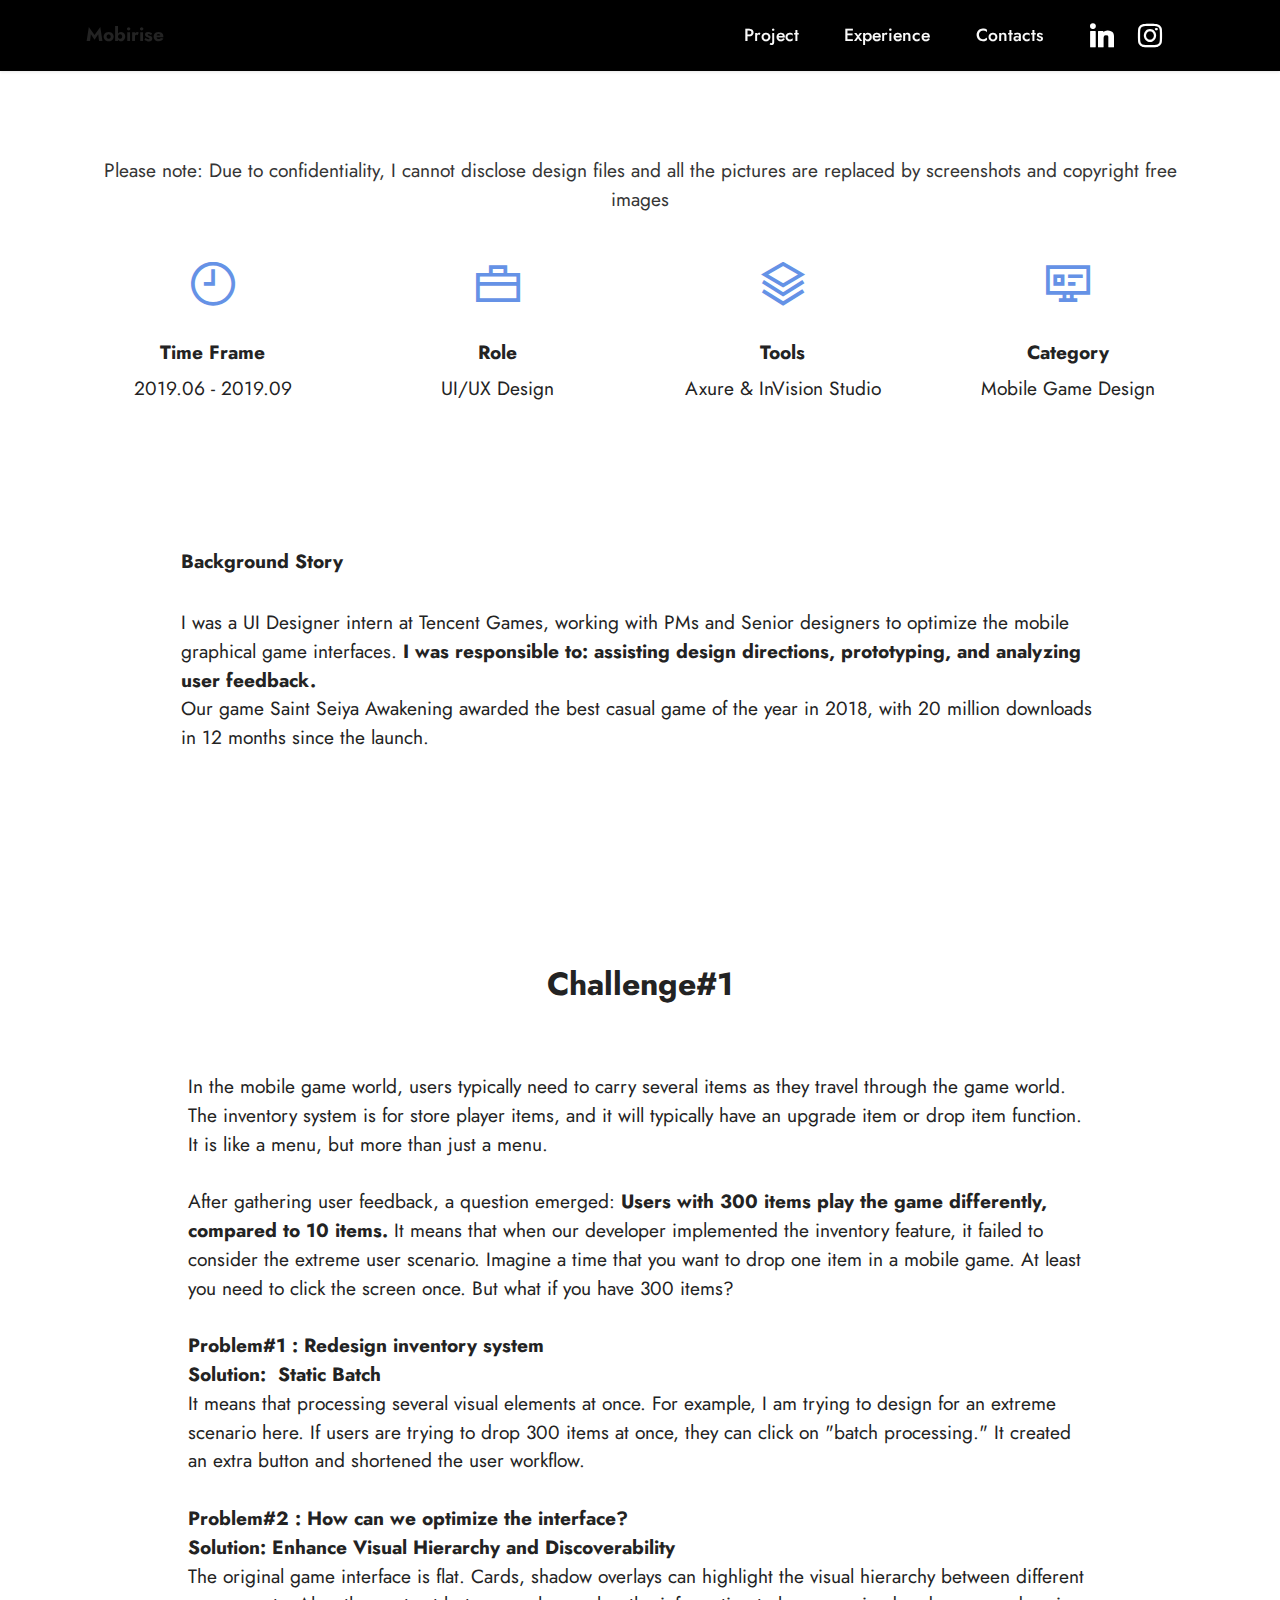
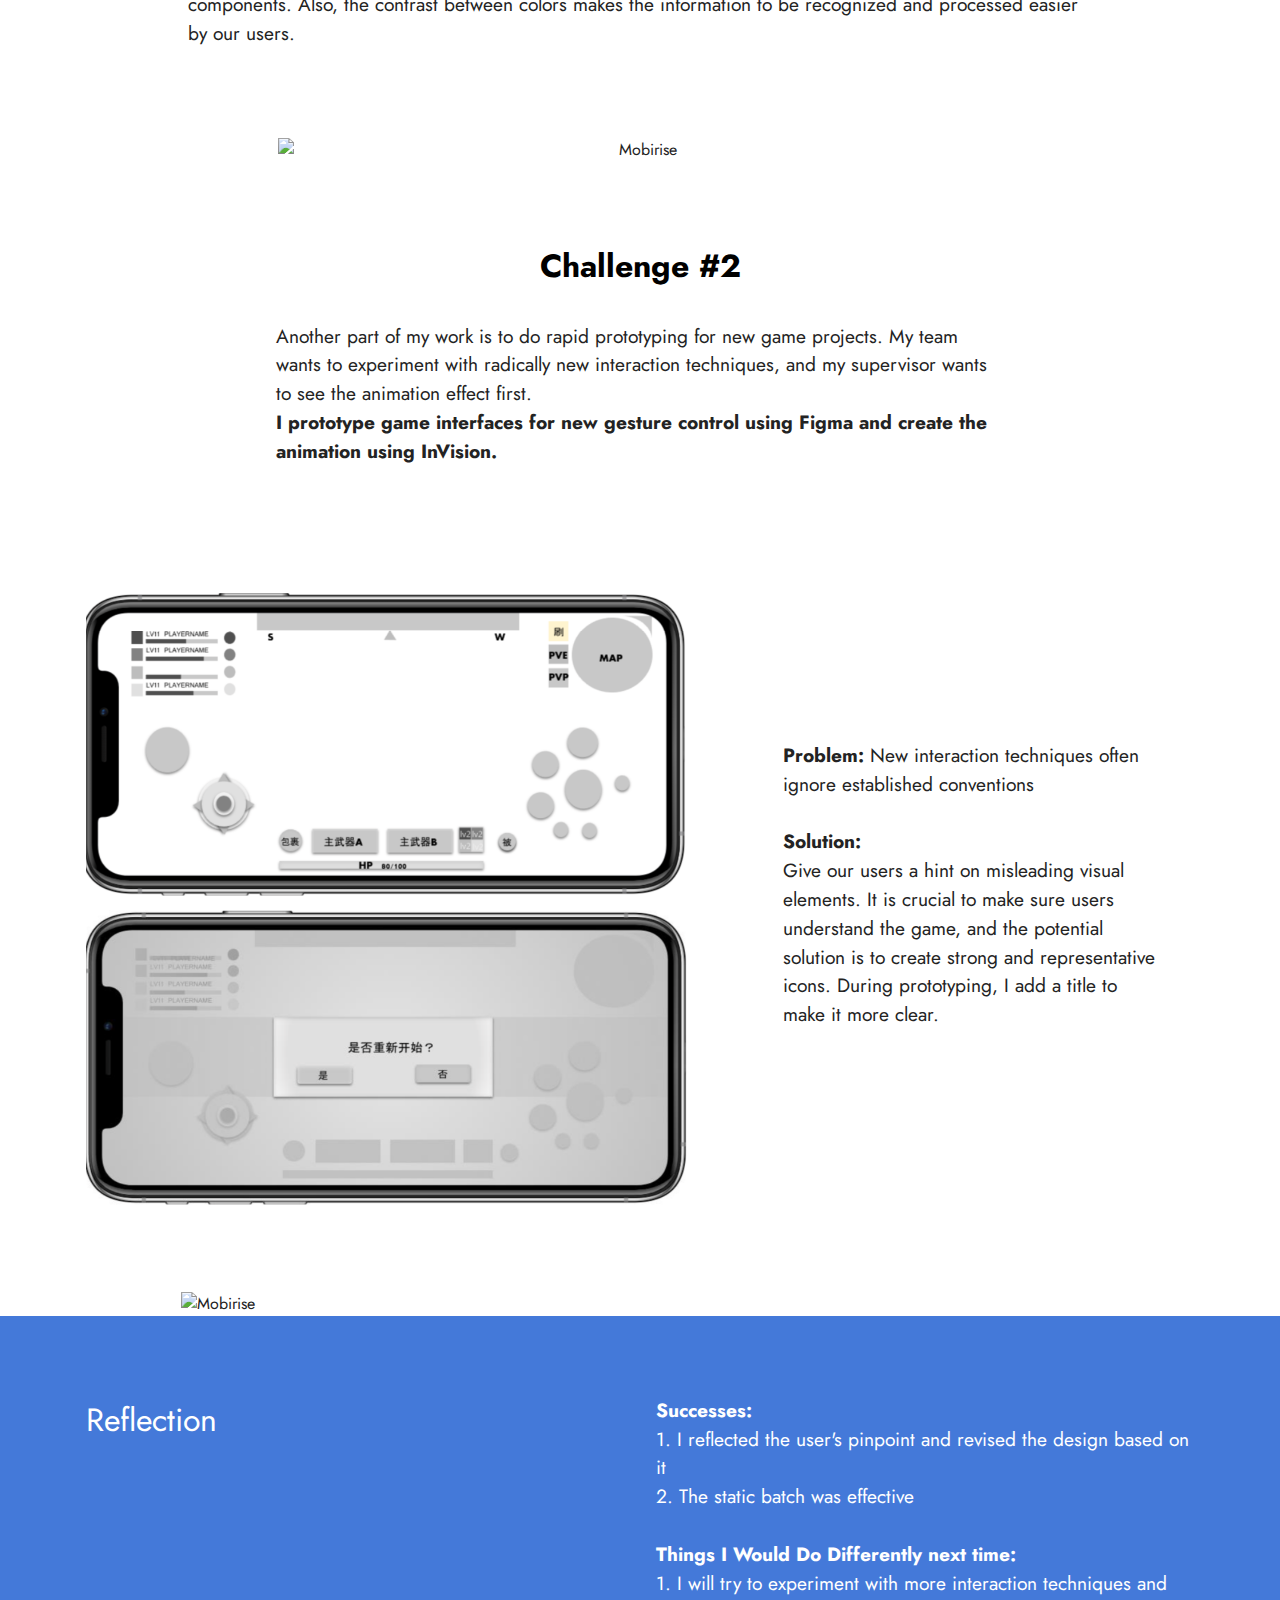
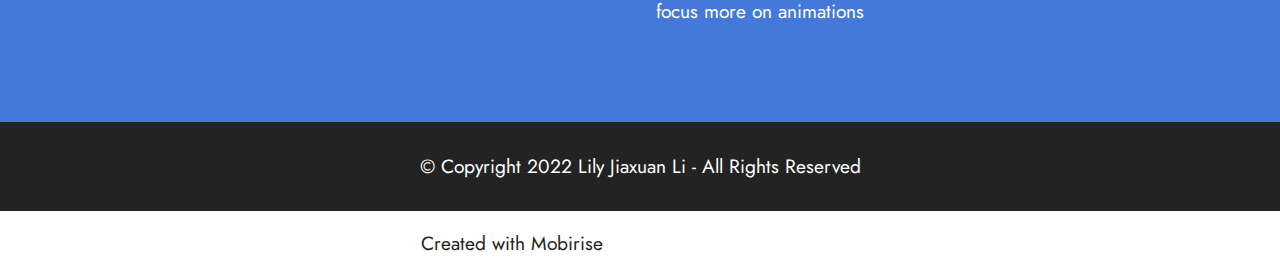
==== commit 3a087cb7: "Add files via upload" ====
--- a/page1.html
+++ b/page1.html
@@ -33,192 +33,7 @@
 </head>
 <body>
   
-  
-
-<section data-bs-version="5.1" class="features1 cid-seDOl8U9G4" id="features1-f">
-    
-
-    
-    <div class="container">
-        <div class="row">
-            <div class="col-12">
-                <h3 class="mbr-section-title mbr-fonts-style align-center mb-0 display-7">Please note: Due to confidentiality, I cannot disclose design files and all the pictures are replaced by screenshots and copyright free images</h3>
-                
-            </div>
-        </div>
-        <div class="row">
-            <div class="card col-12 col-md-6 col-lg-3">
-                <div class="card-wrapper">
-                    <div class="card-box align-center">
-                        <div class="iconfont-wrapper">
-                            <span class="mbr-iconfont mobi-mbri-clock mobi-mbri" style="font-size: 44px;"></span>
-                        </div>
-                        <h5 class="card-title mbr-fonts-style display-7"><strong>Time Frame</strong></h5>
-                        <p class="card-text mbr-fonts-style display-7">2019.06 - 2019.09</p>
-                    </div>
-                </div>
-            </div>
-            <div class="card col-12 col-md-6 col-lg-3">
-                <div class="card-wrapper">
-                    <div class="card-box align-center">
-                        <div class="iconfont-wrapper">
-                            <span class="mbr-iconfont mobi-mbri-briefcase mobi-mbri" style="font-size: 44px;"></span>
-                        </div>
-                        <h5 class="card-title mbr-fonts-style display-7"><strong>Role</strong></h5>
-                        <p class="card-text mbr-fonts-style display-7">UI/UX Design</p>
-                    </div>
-                </div>
-            </div>
-            <div class="card col-12 col-md-6 col-lg-3">
-                <div class="card-wrapper">
-                    <div class="card-box align-center">
-                        <div class="iconfont-wrapper">
-                            <span class="mbr-iconfont mobi-mbri-layers mobi-mbri" style="font-size: 44px;"></span>
-                        </div>
-                        <h5 class="card-title mbr-fonts-style display-7"><span style="font-size: 19.2px;"><strong>Tools</strong></span><br></h5>
-                        <p class="card-text mbr-fonts-style display-7">Axure &amp; InVision Studio</p>
-                    </div>
-                </div>
-            </div>
-            <div class="card col-12 col-md-6 col-lg-3">
-                <div class="card-wrapper">
-                    <div class="card-box align-center">
-                        <div class="iconfont-wrapper">
-                            <span class="mbr-iconfont mobi-mbri-sites mobi-mbri" style="font-size: 44px;"></span>
-                        </div>
-                        <h5 class="card-title mbr-fonts-style display-7"><strong>Category</strong></h5>
-                        <p class="card-text mbr-fonts-style display-7">Mobile Game Design</p>
-                    </div>
-                </div>
-            </div>
-        </div>
-    </div>
-</section>
-
-<section data-bs-version="5.1" class="content5 cid-sgqyYXfmW1" id="content5-42">
-    
-    <div class="container">
-        <div class="row justify-content-center">
-            <div class="col-md-12 col-lg-10">
-                
-                <h4 class="mbr-section-subtitle mbr-fonts-style mb-4 display-7"><strong>Background Story</strong></h4>
-                <p class="mbr-text mbr-fonts-style display-7">I was a UI Designer intern at Tencent Games, working with PMs and Senior designers to optimize the mobile graphical game interfaces. <strong>I was responsible to:&nbsp;assisting design directions, prototyping, and analyzing user feedback.</strong><br>Our game Saint Seiya Awakening  awarded the best casual game of the year in 2018, with 20 million downloads in 12 months since the launch.&nbsp;&nbsp;<br></p>
-            </div>
-        </div>
-    </div>
-</section>
-
-<section data-bs-version="5.1" class="header10 cid-sg9KBtC5sc" id="header10-32">
-
-    
-
-    
-
-    <div class="align-center container-fluid">
-        <div class="row justify-content-center">
-            <div class="col-md-12 col-lg-9">
-                <h1 class="mbr-section-title mbr-fonts-style mb-3 display-5"><strong>Challenge#1</strong><br><strong><br></strong></h1>
-                <p class="mbr-text mbr-fonts-style display-7">In the mobile game world, users typically need to carry several items as they travel through the game world. The inventory system is for store player items, and it will typically have an upgrade item or drop item function. It is like a menu, but more than just a menu. <br><br>After gathering user feedback, a question emerged: <strong>Users with 300 items play the game differently, compared to 10 items.</strong> It means that when our developer implemented the inventory feature, it failed to consider the extreme user scenario. Imagine a time that you want to drop one item in a mobile game. At least you need to click the screen once. But what if you have 300 items?&nbsp;<br><strong><br>Problem#1 :&nbsp;Redesign inventory system<br></strong><strong>Solution:&nbsp;</strong><strong>&nbsp;Static Batch</strong><br>It means that processing several visual elements at once. For example, I am trying to design for an extreme scenario here. If users are trying to drop 300 items at once, they can click on "batch processing." It created an extra button and shortened the user workflow.<br><strong><br></strong><strong>Problem</strong><strong>#2 :&nbsp;</strong><strong>How can we optimize the interface?<br></strong><strong>Solution: Enhance Visual Hierarchy and Discoverability</strong>&nbsp;<br>The original game interface is flat. Cards, shadow overlays can highlight the visual hierarchy between different components. Also, the contrast between colors makes the information to be recognized and processed easier by our users.<br><br><br></p>
-                
-                <div class="image-wrap mt-4">
-                    <img src="assets/images/group-27.png" alt="Mobirise" title="">
-                </div>
-            </div>
-        </div>
-    </div>
-</section>
-
-<section data-bs-version="5.1" class="content5 cid-seDXMnOi96" id="content5-j">
-    
-    <div class="container">
-        <div class="row justify-content-center">
-            <div class="col-md-12 col-lg-8">
-                
-                <h4 class="mbr-section-subtitle mbr-fonts-style mb-4 display-5"><strong>Challenge #2</strong></h4>
-                <p class="mbr-text mbr-fonts-style display-7">Another part of my work is to do rapid prototyping for new game projects. My team wants to experiment with radically new interaction techniques, and my supervisor wants to see the animation effect first. 
-<br><strong>I prototype game interfaces for new gesture control using Figma and create the animation using InVision. 
-</strong><br><strong><br></strong></p>
-            </div>
-        </div>
-    </div>
-</section>
-
-<section data-bs-version="5.1" class="testimonials1 cid-seDXXkid7o" id="testimonials1-k">
-    
-
-    
-    <div class="container">
-        
-        <div class="row align-items-center">
-            <div class="col-12 col-md-7">
-                <div class="image-wrapper">
-                    <img src="assets/images/202011041916383.png" alt="Mobirise">
-                </div>
-            </div>
-            <div class="col-12 col-md">
-                <div class="text-wrapper">
-                    <p class="mbr-text mbr-fonts-style mb-4 display-7"><strong>Problem:</strong> New interaction techniques often ignore established conventions 
-<br>
-<br><strong>Solution: 
-</strong><br>Give our users a hint on misleading visual elements. It is crucial to make sure users understand the game, and the potential solution is to create strong and representative icons. During prototyping, I add a title to make it more clear.&nbsp;&nbsp;<br></p>
-                    
-                    
-                </div>
-            </div>
-        </div>
-    </div>
-</section>
-
-<section data-bs-version="5.1" class="image3 cid-sfumaweaKa" id="image3-1r">
-    
-
-    
-
-    <div class="container">
-        <div class="row justify-content-center">
-            <div class="col-12 col-lg-10">
-                <div class="image-wrapper">
-                    <img src="assets/images/wechat-20201104191657.gif" alt="Mobirise">
-                    
-                </div>
-            </div>
-        </div>
-    </div>
-</section>
-
-<section data-bs-version="5.1" class="content10 cid-seDYofYLCy" id="content10-l">
-    
-    <div class="container">
-        <div class="row justify-content-center">
-            <div class="col-12 col-md">
-                
-                <h6 class="mbr-section-subtitle mbr-fonts-style mb-4 display-5">Reflection</h6>
-            </div>
-            <div class="col-md-12 col-lg-6">
-                <p class="mbr-text mbr-fonts-style display-7"><strong>Successes:&nbsp;</strong><br>1. I reflected the user's pinpoint and revised the design based on it<br>2. The static batch was effective<br><br><strong>Things I Would Do Differently next time:</strong><br>1. I will try to experiment with more interaction techniques and focus more on animations</p>
-            </div>
-        </div>
-    </div>
-</section>
-
-<section data-bs-version="5.1" class="footer7 cid-seEkNGOCdK" once="footers" id="footer7-17">
-
-    
-
-    
-
-    <div class="container">
-        <div class="media-container-row align-center mbr-white">
-            <div class="col-12">
-                <p class="mbr-text mb-0 mbr-fonts-style display-7">
-                    © Copyright 2022 Lily Jiaxuan Li - All Rights Reserved
-                </p>
-            </div>
-        </div>
-    </div>
-</section>
-
-<section data-bs-version="5.1" class="menu menu3 cid-t8vMw5JISH" once="menu" id="menu3-92">
+  <section data-bs-version="5.1" class="menu menu3 cid-t8vMw5JISH" once="menu" id="menu3-92">
     
     <nav class="navbar navbar-dropdown navbar-fixed-top navbar-expand-lg">
         <div class="container">
@@ -253,7 +68,192 @@
             </div>
         </div>
     </nav>
-</section><section class="display-7" style="padding: 0;align-items: center;justify-content: center;flex-wrap: wrap;    align-content: center;display: flex;position: relative;height: 4rem;"><a href="https://mobiri.se/" style="flex: 1 1;height: 4rem;position: absolute;width: 100%;z-index: 1;"><img alt="" style="height: 4rem;" src="[data-uri]"></a><p style="margin: 0;text-align: center;" class="display-7">Built with Mobirise &#8204;</p><a style="z-index:1" href="https://mobirise.com/website-maker.html">Website Maker</a></section><script src="assets/bootstrap/js/bootstrap.bundle.min.js"></script>  <script src="assets/parallax/jarallax.js"></script>  <script src="assets/smoothscroll/smooth-scroll.js"></script>  <script src="assets/ytplayer/index.js"></script>  <script src="assets/dropdown/js/navbar-dropdown.js"></script>  <script src="assets/theme/js/script.js"></script>  
+</section>
+
+
+
+<section data-bs-version="5.1" class="features1 cid-seDOl8U9G4" id="features1-f">
+    
+
+    
+    <div class="container">
+        <div class="row">
+            <div class="col-12">
+                <h3 class="mbr-section-title mbr-fonts-style align-center mb-0 display-7">Please note: Due to confidentiality, I cannot disclose design files and all the pictures are replaced by screenshots and copyright free images</h3>
+                
+            </div>
+        </div>
+        <div class="row">
+            <div class="card col-12 col-md-6 col-lg-3">
+                <div class="card-wrapper">
+                    <div class="card-box align-center">
+                        <div class="iconfont-wrapper">
+                            <span class="mbr-iconfont mobi-mbri-clock mobi-mbri" style="font-size: 44px;"></span>
+                        </div>
+                        <h5 class="card-title mbr-fonts-style display-7"><strong>Time Frame</strong></h5>
+                        <p class="card-text mbr-fonts-style display-7">2019.06 - 2019.09</p>
+                    </div>
+                </div>
+            </div>
+            <div class="card col-12 col-md-6 col-lg-3">
+                <div class="card-wrapper">
+                    <div class="card-box align-center">
+                        <div class="iconfont-wrapper">
+                            <span class="mbr-iconfont mobi-mbri-briefcase mobi-mbri" style="font-size: 44px;"></span>
+                        </div>
+                        <h5 class="card-title mbr-fonts-style display-7"><strong>Role</strong></h5>
+                        <p class="card-text mbr-fonts-style display-7">UI/UX Design</p>
+                    </div>
+                </div>
+            </div>
+            <div class="card col-12 col-md-6 col-lg-3">
+                <div class="card-wrapper">
+                    <div class="card-box align-center">
+                        <div class="iconfont-wrapper">
+                            <span class="mbr-iconfont mobi-mbri-layers mobi-mbri" style="font-size: 44px;"></span>
+                        </div>
+                        <h5 class="card-title mbr-fonts-style display-7"><span style="font-size: 19.2px;"><strong>Tools</strong></span><br></h5>
+                        <p class="card-text mbr-fonts-style display-7">Axure &amp; InVision Studio</p>
+                    </div>
+                </div>
+            </div>
+            <div class="card col-12 col-md-6 col-lg-3">
+                <div class="card-wrapper">
+                    <div class="card-box align-center">
+                        <div class="iconfont-wrapper">
+                            <span class="mbr-iconfont mobi-mbri-sites mobi-mbri" style="font-size: 44px;"></span>
+                        </div>
+                        <h5 class="card-title mbr-fonts-style display-7"><strong>Category</strong></h5>
+                        <p class="card-text mbr-fonts-style display-7">Mobile Game Design</p>
+                    </div>
+                </div>
+            </div>
+        </div>
+    </div>
+</section>
+
+<section data-bs-version="5.1" class="content5 cid-sgqyYXfmW1" id="content5-42">
+    
+    <div class="container">
+        <div class="row justify-content-center">
+            <div class="col-md-12 col-lg-10">
+                
+                <h4 class="mbr-section-subtitle mbr-fonts-style mb-4 display-7"><strong>Background Story</strong></h4>
+                <p class="mbr-text mbr-fonts-style display-7">I was a UI Designer intern at Tencent Games, working with PMs and Senior designers to optimize the mobile graphical game interfaces. <strong>I was responsible to:&nbsp;assisting design directions, prototyping, and analyzing user feedback.</strong><br>Our game Saint Seiya Awakening  awarded the best casual game of the year in 2018, with 20 million downloads in 12 months since the launch.&nbsp;&nbsp;<br></p>
+            </div>
+        </div>
+    </div>
+</section>
+
+<section data-bs-version="5.1" class="header10 cid-sg9KBtC5sc" id="header10-32">
+
+    
+
+    
+
+    <div class="align-center container-fluid">
+        <div class="row justify-content-center">
+            <div class="col-md-12 col-lg-9">
+                <h1 class="mbr-section-title mbr-fonts-style mb-3 display-5"><strong>Challenge#1</strong><br><strong><br></strong></h1>
+                <p class="mbr-text mbr-fonts-style display-7">In the mobile game world, users typically need to carry several items as they travel through the game world. The inventory system is for store player items, and it will typically have an upgrade item or drop item function. It is like a menu, but more than just a menu. <br><br>After gathering user feedback, a question emerged: <strong>Users with 300 items play the game differently, compared to 10 items.</strong> It means that when our developer implemented the inventory feature, it failed to consider the extreme user scenario. Imagine a time that you want to drop one item in a mobile game. At least you need to click the screen once. But what if you have 300 items?&nbsp;<br><strong><br>Problem#1 :&nbsp;Redesign inventory system<br></strong><strong>Solution:&nbsp;</strong><strong>&nbsp;Static Batch</strong><br>It means that processing several visual elements at once. For example, I am trying to design for an extreme scenario here. If users are trying to drop 300 items at once, they can click on "batch processing." It created an extra button and shortened the user workflow.<br><strong><br></strong><strong>Problem</strong><strong>#2 :&nbsp;</strong><strong>How can we optimize the interface?<br></strong><strong>Solution: Enhance Visual Hierarchy and Discoverability</strong>&nbsp;<br>The original game interface is flat. Cards, shadow overlays can highlight the visual hierarchy between different components. Also, the contrast between colors makes the information to be recognized and processed easier by our users.<br><br><br></p>
+                
+                <div class="image-wrap mt-4">
+                    <img src="assets/images/group-27.png" alt="Mobirise" title="">
+                </div>
+            </div>
+        </div>
+    </div>
+</section>
+
+<section data-bs-version="5.1" class="content5 cid-seDXMnOi96" id="content5-j">
+    
+    <div class="container">
+        <div class="row justify-content-center">
+            <div class="col-md-12 col-lg-8">
+                
+                <h4 class="mbr-section-subtitle mbr-fonts-style mb-4 display-5"><strong>Challenge #2</strong></h4>
+                <p class="mbr-text mbr-fonts-style display-7">Another part of my work is to do rapid prototyping for new game projects. My team wants to experiment with radically new interaction techniques, and my supervisor wants to see the animation effect first. 
+<br><strong>I prototype game interfaces for new gesture control using Figma and create the animation using InVision. 
+</strong><br><strong><br></strong></p>
+            </div>
+        </div>
+    </div>
+</section>
+
+<section data-bs-version="5.1" class="testimonials1 cid-seDXXkid7o" id="testimonials1-k">
+    
+
+    
+    <div class="container">
+        
+        <div class="row align-items-center">
+            <div class="col-12 col-md-7">
+                <div class="image-wrapper">
+                    <img src="assets/images/202011041916383.png" alt="Mobirise">
+                </div>
+            </div>
+            <div class="col-12 col-md">
+                <div class="text-wrapper">
+                    <p class="mbr-text mbr-fonts-style mb-4 display-7"><strong>Problem:</strong> New interaction techniques often ignore established conventions 
+<br>
+<br><strong>Solution: 
+</strong><br>Give our users a hint on misleading visual elements. It is crucial to make sure users understand the game, and the potential solution is to create strong and representative icons. During prototyping, I add a title to make it more clear.&nbsp;&nbsp;<br></p>
+                    
+                    
+                </div>
+            </div>
+        </div>
+    </div>
+</section>
+
+<section data-bs-version="5.1" class="image3 cid-sfumaweaKa" id="image3-1r">
+    
+
+    
+
+    <div class="container">
+        <div class="row justify-content-center">
+            <div class="col-12 col-lg-10">
+                <div class="image-wrapper">
+                    <img src="assets/images/wechat-20201104191657.gif" alt="Mobirise">
+                    
+                </div>
+            </div>
+        </div>
+    </div>
+</section>
+
+<section data-bs-version="5.1" class="content10 cid-seDYofYLCy" id="content10-l">
+    
+    <div class="container">
+        <div class="row justify-content-center">
+            <div class="col-12 col-md">
+                
+                <h6 class="mbr-section-subtitle mbr-fonts-style mb-4 display-5">Reflection</h6>
+            </div>
+            <div class="col-md-12 col-lg-6">
+                <p class="mbr-text mbr-fonts-style display-7"><strong>Successes:&nbsp;</strong><br>1. I reflected the user's pinpoint and revised the design based on it<br>2. The static batch was effective<br><br><strong>Things I Would Do Differently next time:</strong><br>1. I will try to experiment with more interaction techniques and focus more on animations</p>
+            </div>
+        </div>
+    </div>
+</section>
+
+<section data-bs-version="5.1" class="footer7 cid-seEkNGOCdK" once="footers" id="footer7-17">
+
+    
+
+    
+
+    <div class="container">
+        <div class="media-container-row align-center mbr-white">
+            <div class="col-12">
+                <p class="mbr-text mb-0 mbr-fonts-style display-7">
+                    © Copyright 2022 Lily Jiaxuan Li - All Rights Reserved
+                </p>
+            </div>
+        </div>
+    </div>
+</section><section class="display-7" style="padding: 0;align-items: center;justify-content: center;flex-wrap: wrap;    align-content: center;display: flex;position: relative;height: 4rem;"><a href="https://mobiri.se/" style="flex: 1 1;height: 4rem;position: absolute;width: 100%;z-index: 1;"><img alt="" style="height: 4rem;" src="[data-uri]"></a><p style="margin: 0;text-align: center;" class="display-7">Created with Mobirise &#8204;</p><a style="z-index:1" href="https://mobirise.com/offline-website-builder.html">Free Offline Web Page Builder</a></section><script src="assets/bootstrap/js/bootstrap.bundle.min.js"></script>  <script src="assets/parallax/jarallax.js"></script>  <script src="assets/smoothscroll/smooth-scroll.js"></script>  <script src="assets/ytplayer/index.js"></script>  <script src="assets/dropdown/js/navbar-dropdown.js"></script>  <script src="assets/theme/js/script.js"></script>  
   
   
 </body>
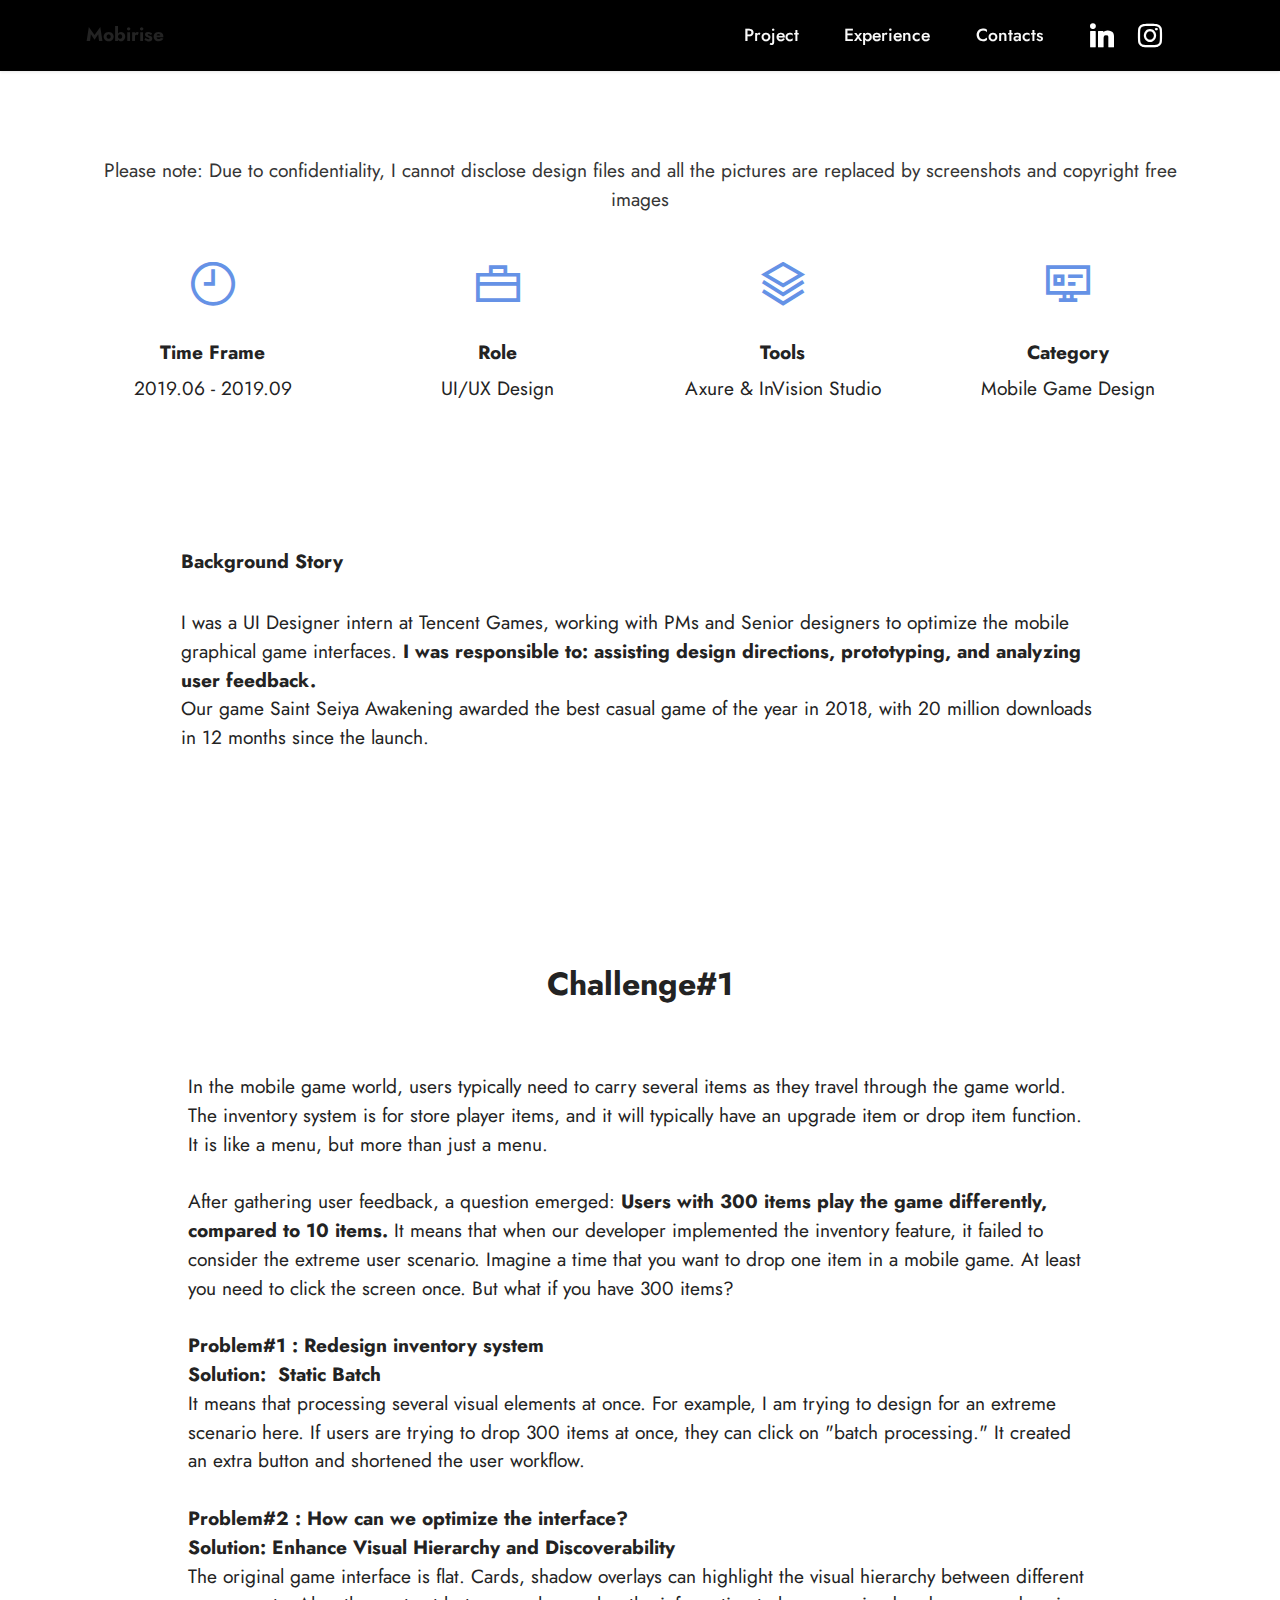
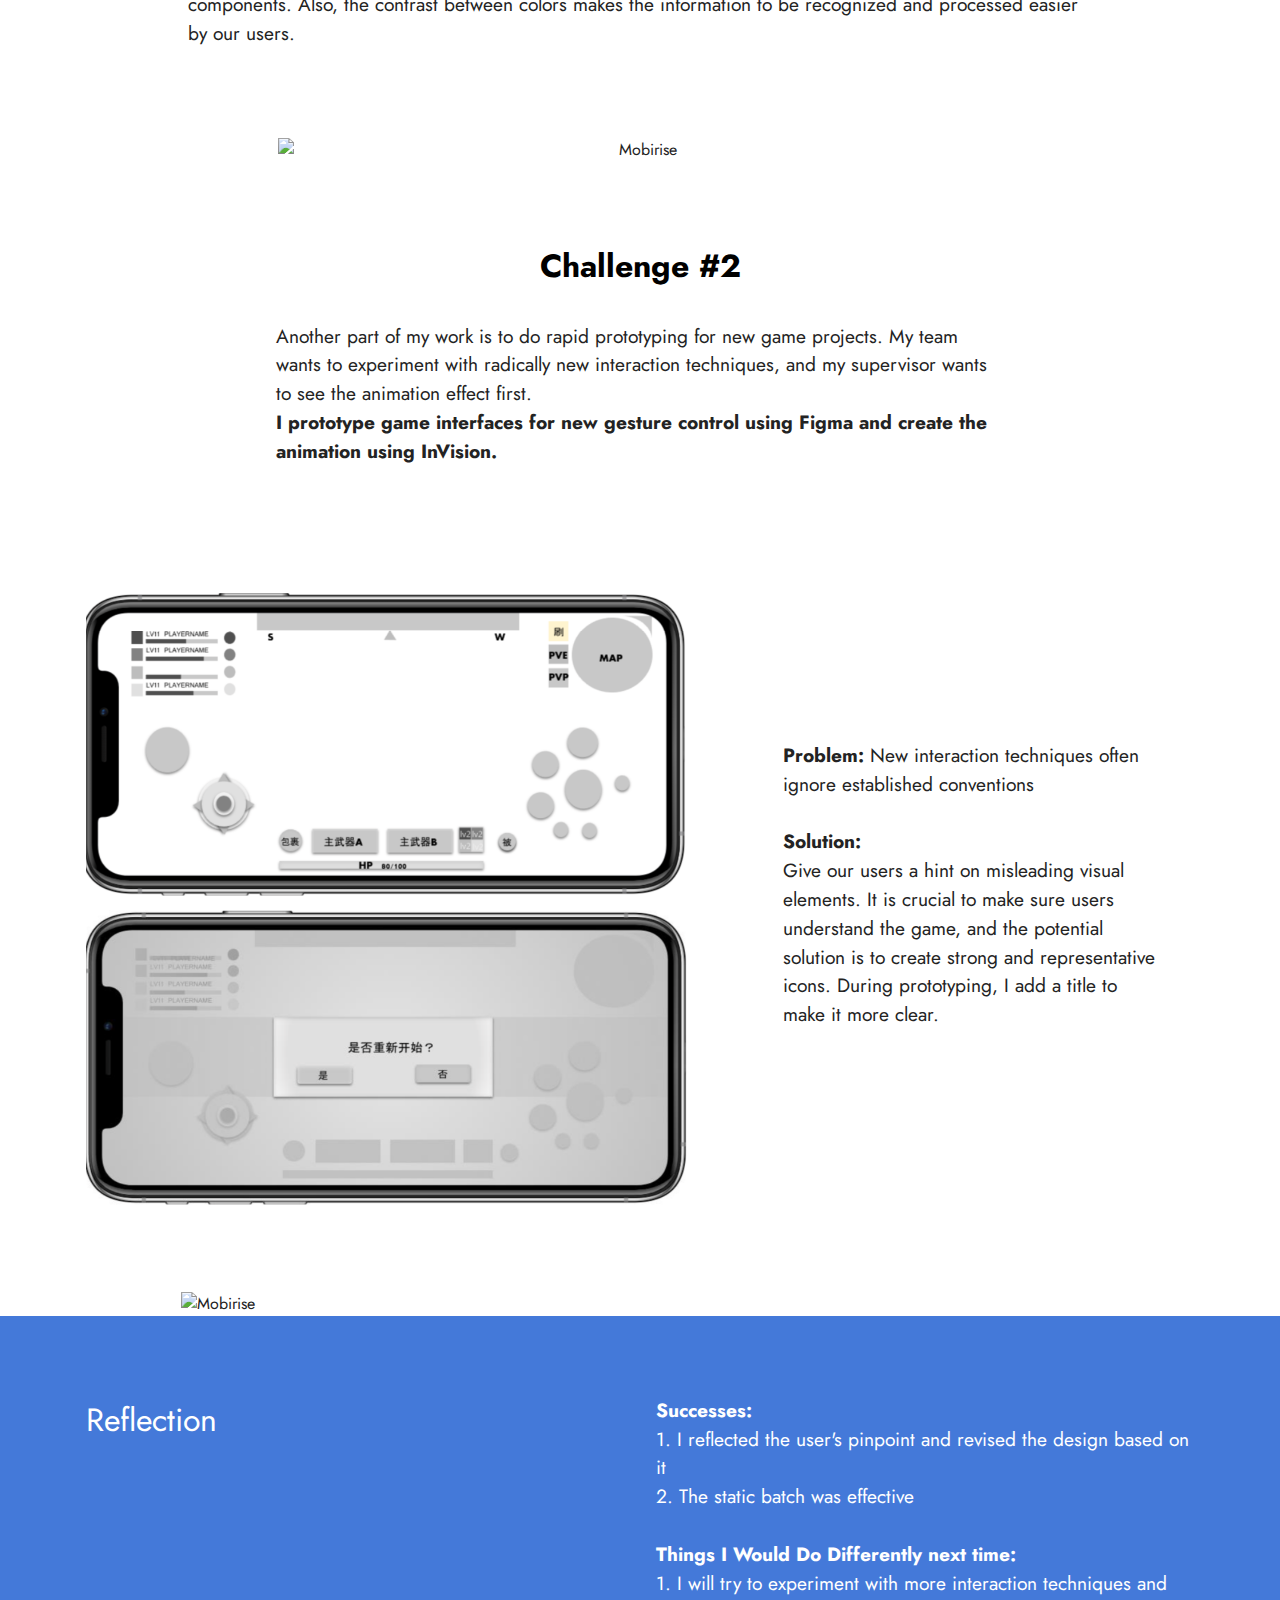
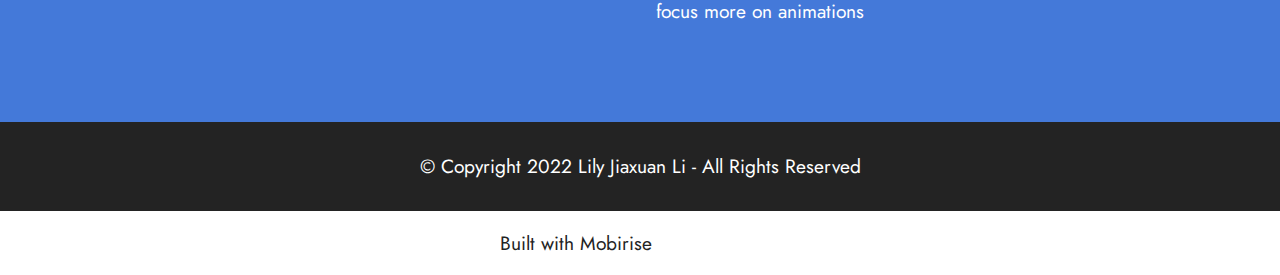
==== commit 63d02a1b: "Add files via upload" ====
--- a/page1.html
+++ b/page1.html
@@ -253,7 +253,7 @@
             </div>
         </div>
     </div>
-</section><section class="display-7" style="padding: 0;align-items: center;justify-content: center;flex-wrap: wrap;    align-content: center;display: flex;position: relative;height: 4rem;"><a href="https://mobiri.se/" style="flex: 1 1;height: 4rem;position: absolute;width: 100%;z-index: 1;"><img alt="" style="height: 4rem;" src="[data-uri]"></a><p style="margin: 0;text-align: center;" class="display-7">Created with Mobirise &#8204;</p><a style="z-index:1" href="https://mobirise.com/offline-website-builder.html">Free Offline Web Page Builder</a></section><script src="assets/bootstrap/js/bootstrap.bundle.min.js"></script>  <script src="assets/parallax/jarallax.js"></script>  <script src="assets/smoothscroll/smooth-scroll.js"></script>  <script src="assets/ytplayer/index.js"></script>  <script src="assets/dropdown/js/navbar-dropdown.js"></script>  <script src="assets/theme/js/script.js"></script>  
+</section><section class="display-7" style="padding: 0;align-items: center;justify-content: center;flex-wrap: wrap;    align-content: center;display: flex;position: relative;height: 4rem;"><a href="https://mobiri.se/" style="flex: 1 1;height: 4rem;position: absolute;width: 100%;z-index: 1;"><img alt="" style="height: 4rem;" src="[data-uri]"></a><p style="margin: 0;text-align: center;" class="display-7">Built with Mobirise &#8204;</p><a style="z-index:1" href="https://mobirise.com/website-maker.html">Website Maker</a></section><script src="assets/bootstrap/js/bootstrap.bundle.min.js"></script>  <script src="assets/parallax/jarallax.js"></script>  <script src="assets/smoothscroll/smooth-scroll.js"></script>  <script src="assets/ytplayer/index.js"></script>  <script src="assets/dropdown/js/navbar-dropdown.js"></script>  <script src="assets/theme/js/script.js"></script>  
   
   
 </body>
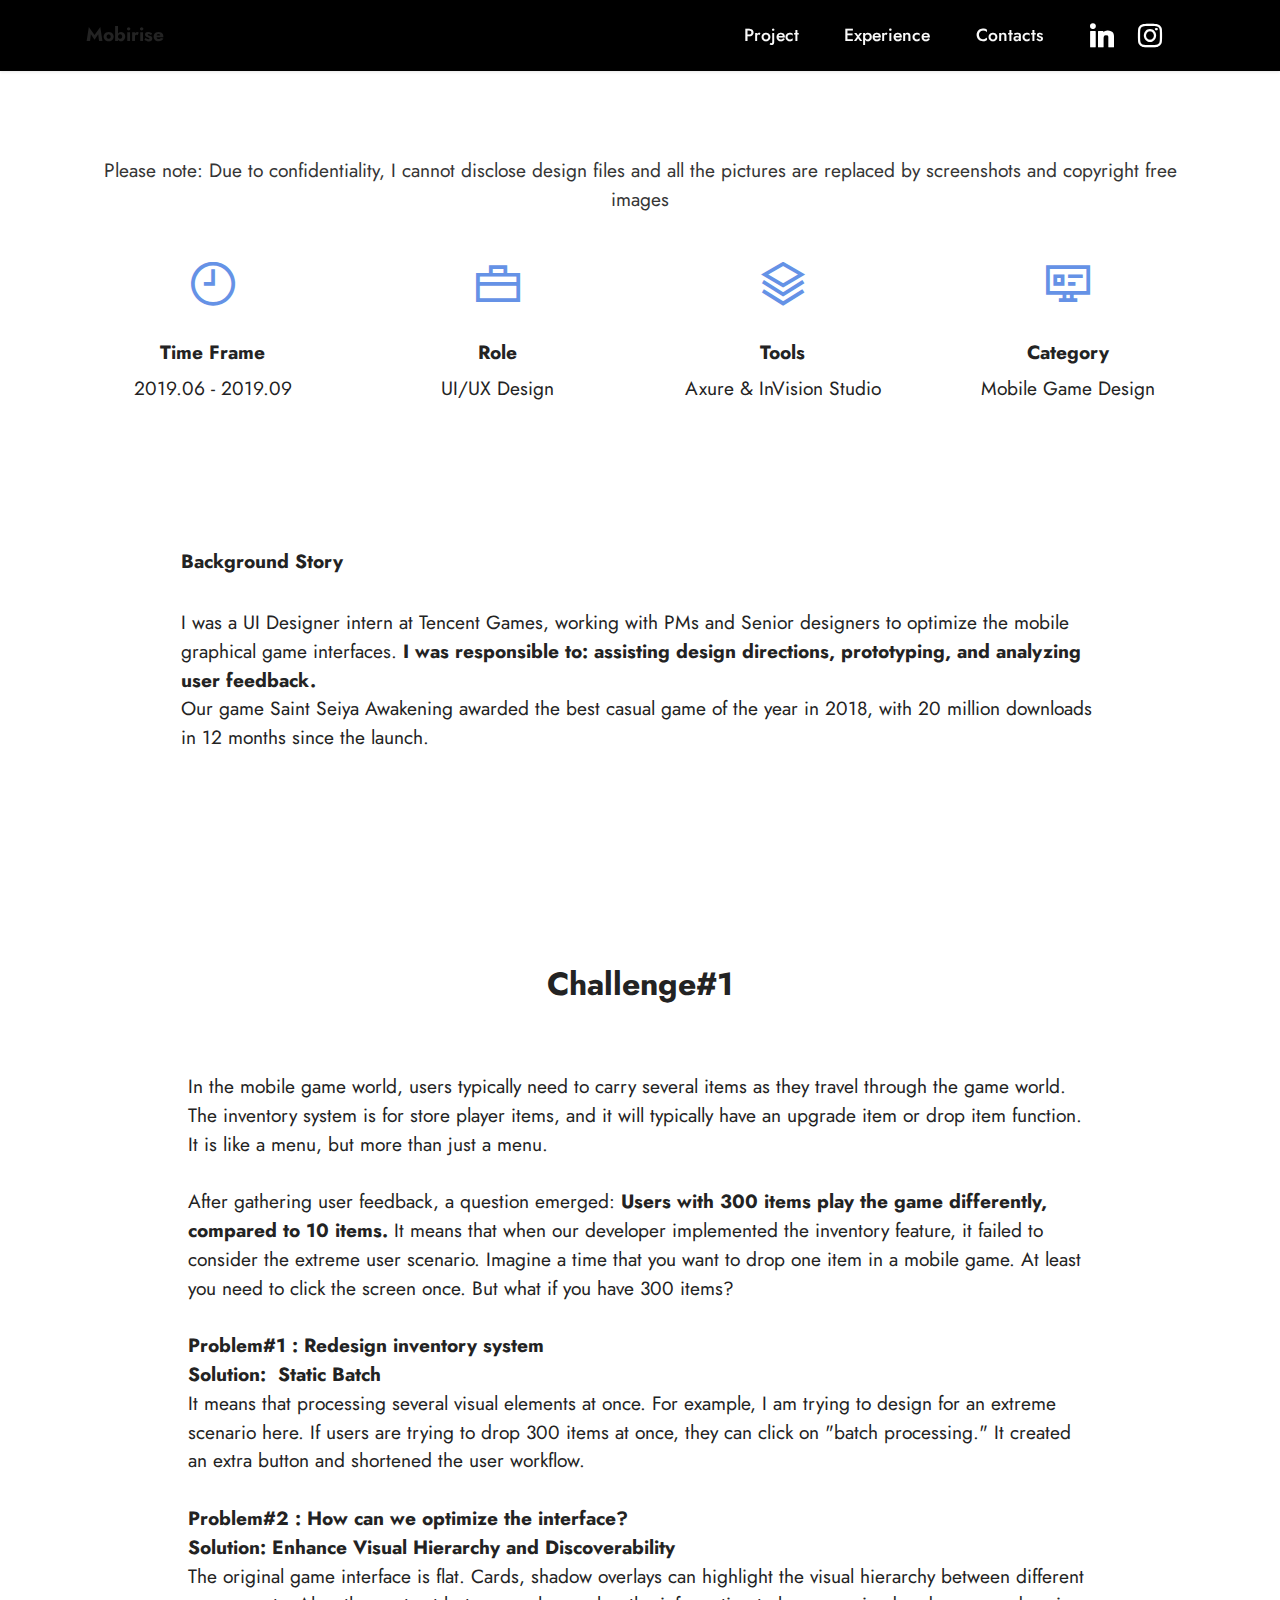
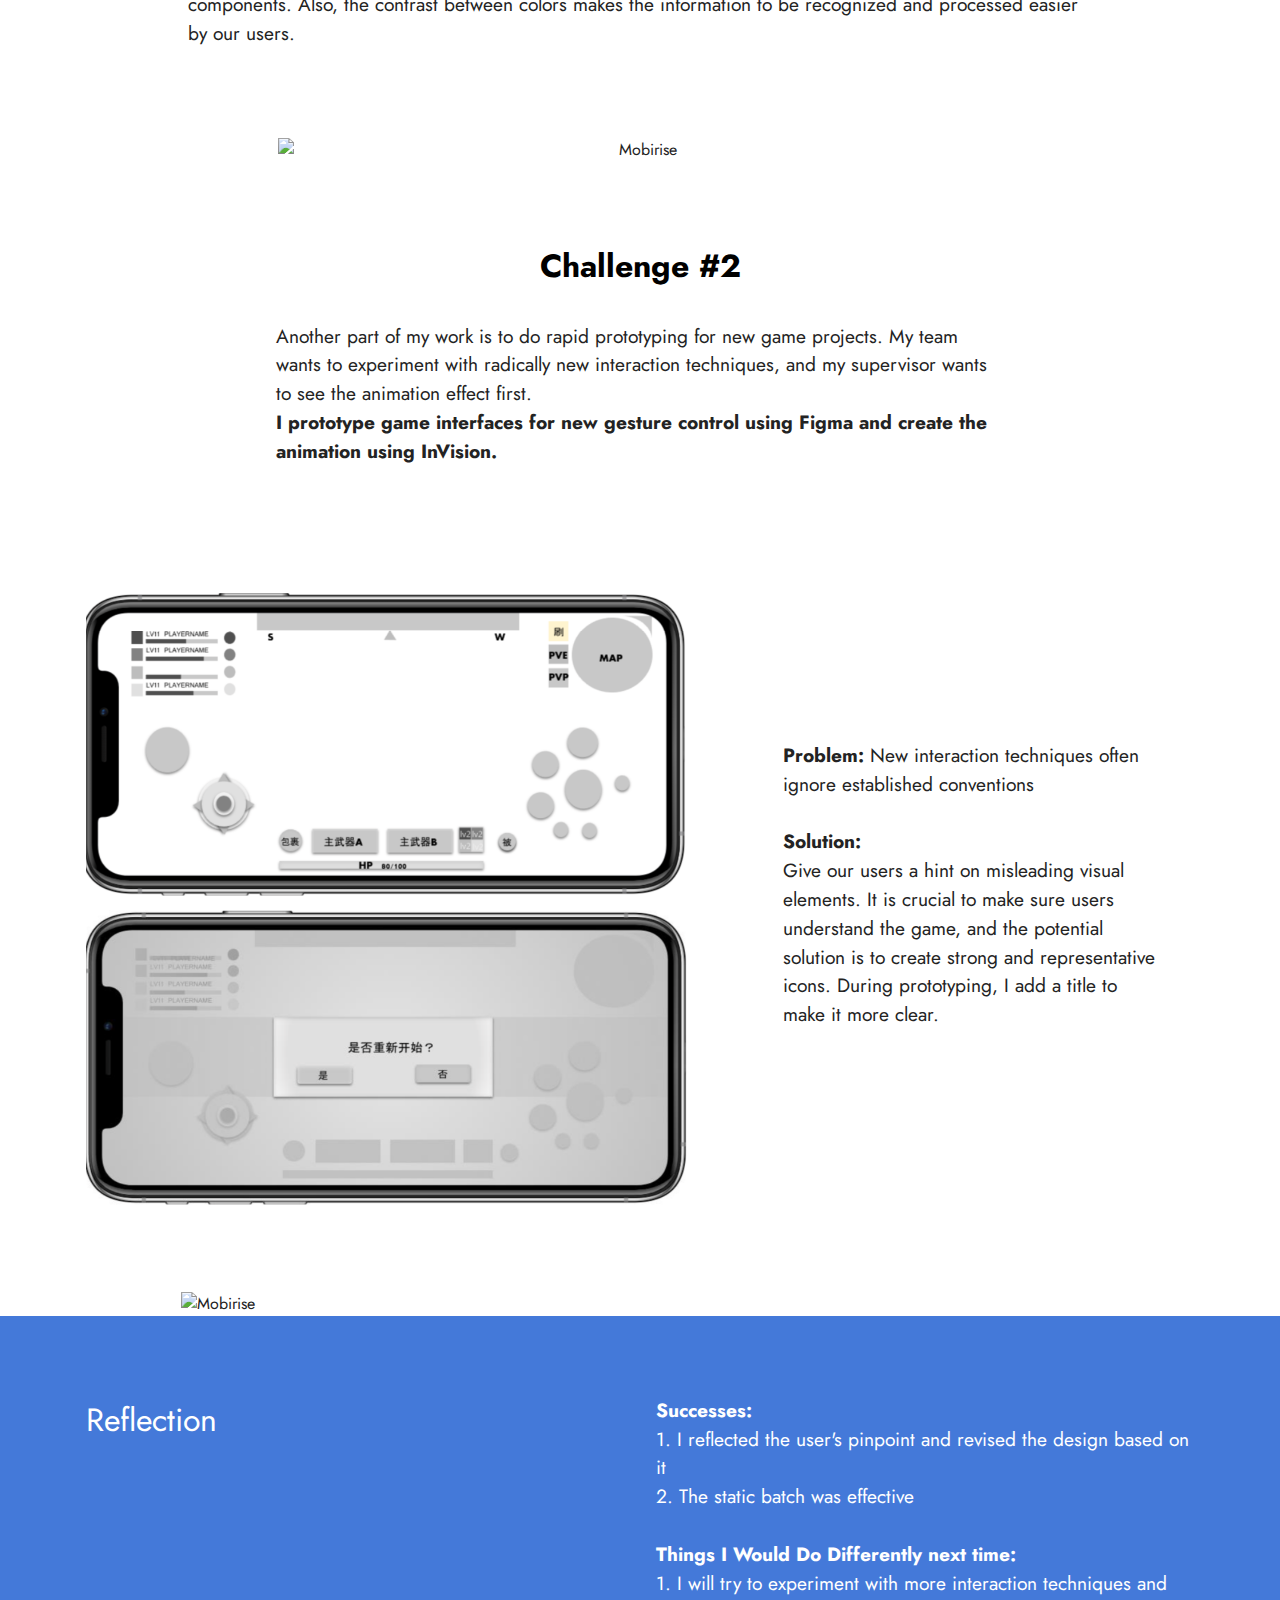
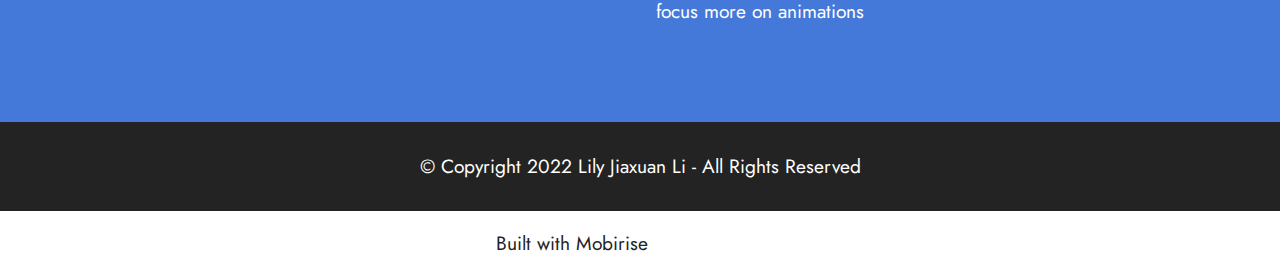
==== commit 15acda93: "Add files via upload" ====
--- a/page1.html
+++ b/page1.html
@@ -253,7 +253,7 @@
             </div>
         </div>
     </div>
-</section><section class="display-7" style="padding: 0;align-items: center;justify-content: center;flex-wrap: wrap;    align-content: center;display: flex;position: relative;height: 4rem;"><a href="https://mobiri.se/" style="flex: 1 1;height: 4rem;position: absolute;width: 100%;z-index: 1;"><img alt="" style="height: 4rem;" src="[data-uri]"></a><p style="margin: 0;text-align: center;" class="display-7">Built with Mobirise &#8204;</p><a style="z-index:1" href="https://mobirise.com/website-maker.html">Website Maker</a></section><script src="assets/bootstrap/js/bootstrap.bundle.min.js"></script>  <script src="assets/parallax/jarallax.js"></script>  <script src="assets/smoothscroll/smooth-scroll.js"></script>  <script src="assets/ytplayer/index.js"></script>  <script src="assets/dropdown/js/navbar-dropdown.js"></script>  <script src="assets/theme/js/script.js"></script>  
+</section><section class="display-7" style="padding: 0;align-items: center;justify-content: center;flex-wrap: wrap;    align-content: center;display: flex;position: relative;height: 4rem;"><a href="https://mobiri.se/" style="flex: 1 1;height: 4rem;position: absolute;width: 100%;z-index: 1;"><img alt="" style="height: 4rem;" src="[data-uri]"></a><p style="margin: 0;text-align: center;" class="display-7">Built with Mobirise &#8204;</p><a style="z-index:1" href="https://mobirise.com/website-maker.html">Web Site Maker</a></section><script src="assets/bootstrap/js/bootstrap.bundle.min.js"></script>  <script src="assets/parallax/jarallax.js"></script>  <script src="assets/smoothscroll/smooth-scroll.js"></script>  <script src="assets/ytplayer/index.js"></script>  <script src="assets/dropdown/js/navbar-dropdown.js"></script>  <script src="assets/theme/js/script.js"></script>  
   
   
 </body>
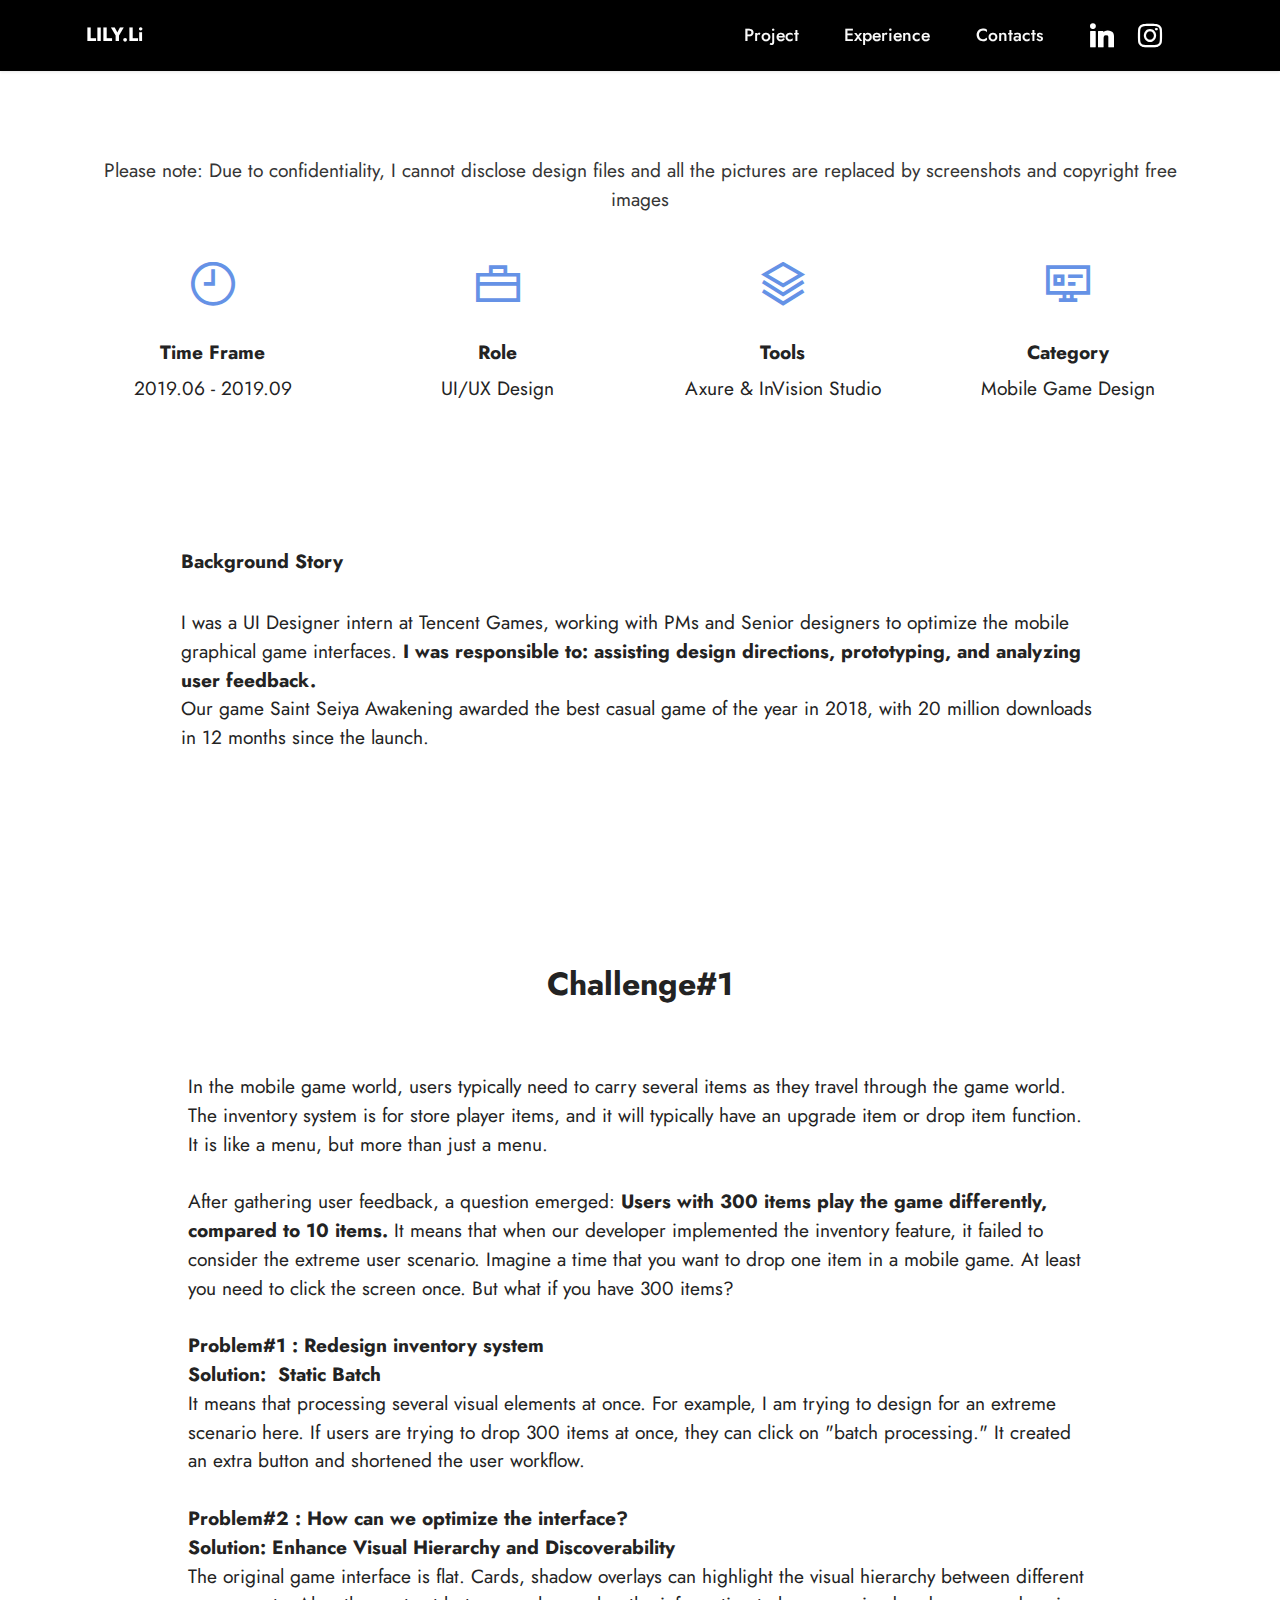
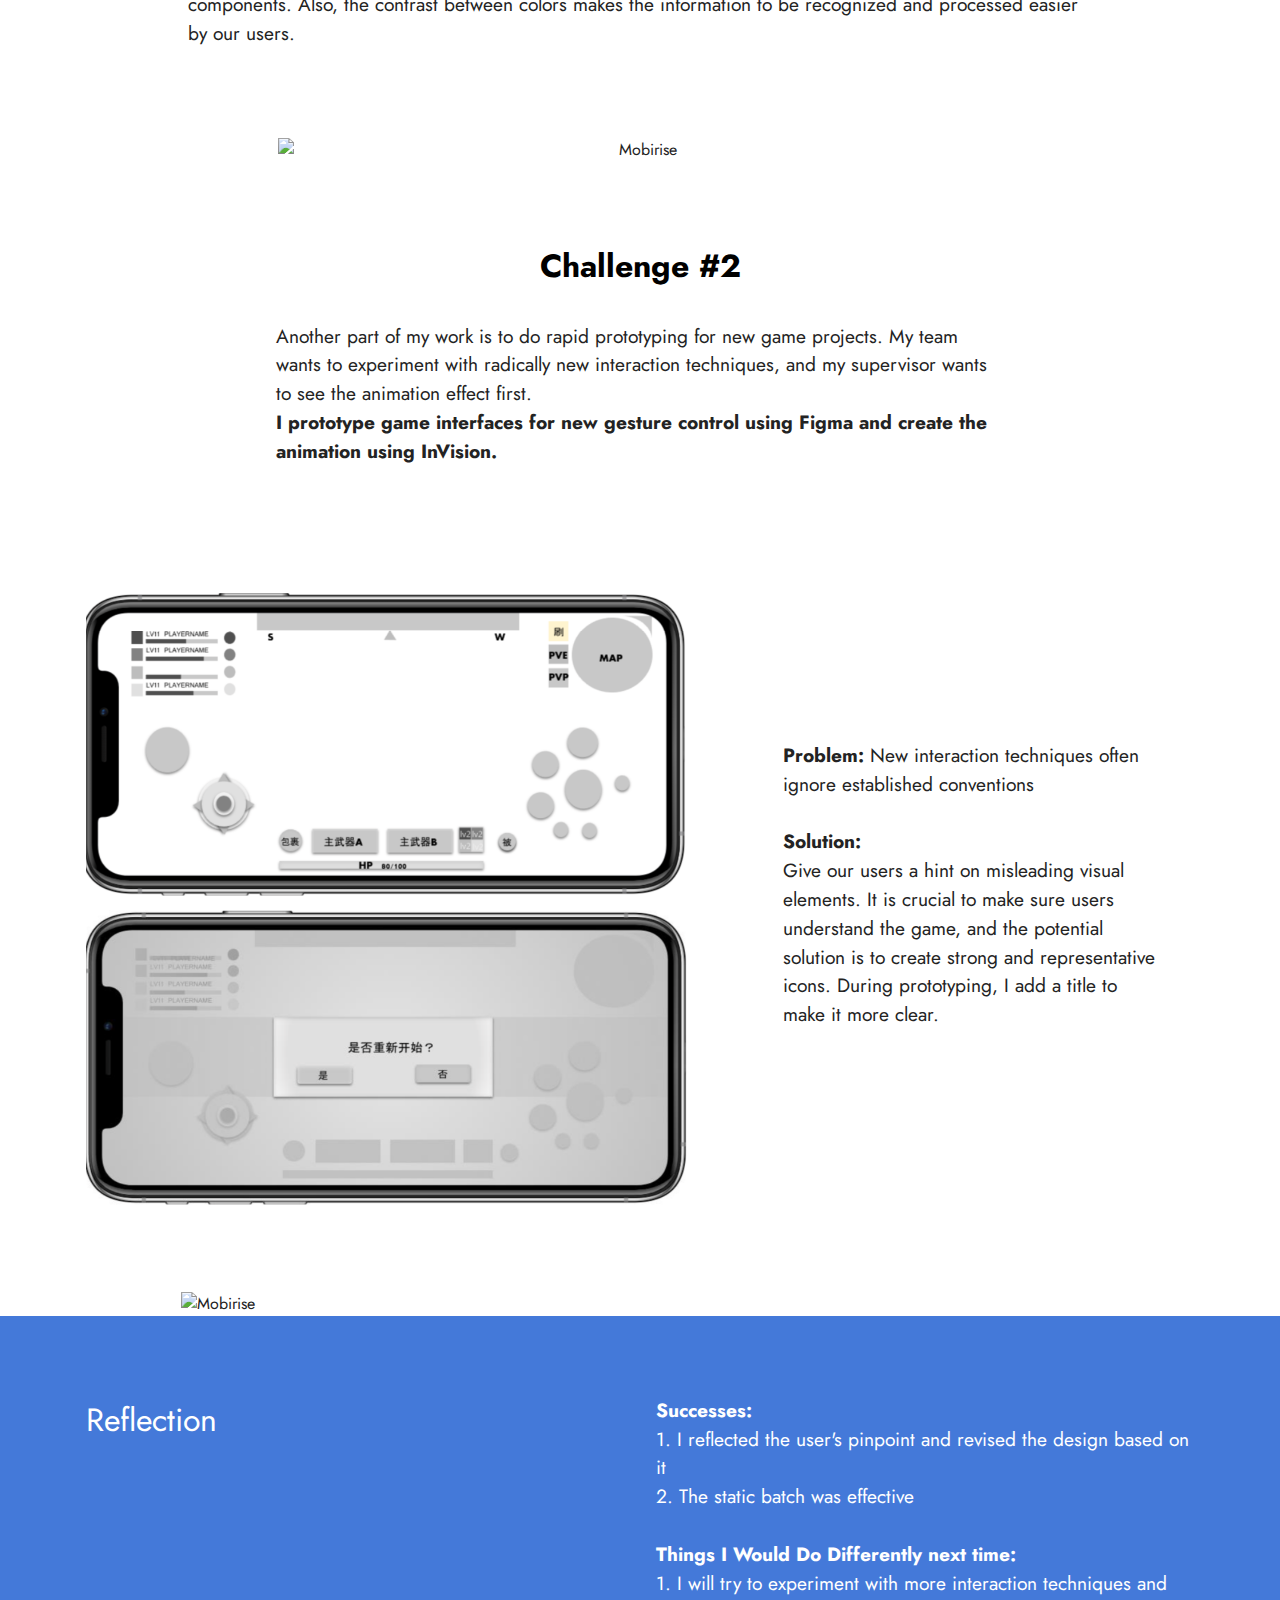
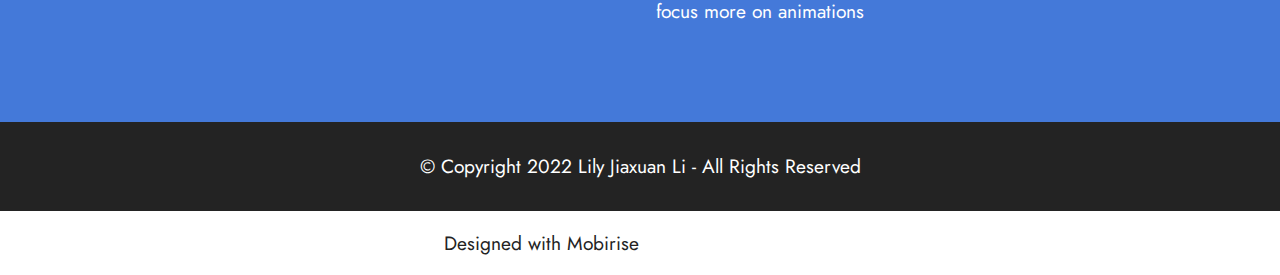
==== commit 00e65c13: "Add files via upload" ====
--- a/page1.html
+++ b/page1.html
@@ -39,7 +39,7 @@
         <div class="container">
             <div class="navbar-brand">
                 
-                <span class="navbar-caption-wrap"><a class="navbar-caption text-black display-7" href="https://mobiri.se">Mobirise</a></span>
+                <span class="navbar-caption-wrap"><a class="navbar-caption text-primary display-7" href="https://mobiri.se">LILY.Li</a></span>
             </div>
             <button class="navbar-toggler" type="button" data-toggle="collapse" data-bs-toggle="collapse" data-target="#navbarSupportedContent" data-bs-target="#navbarSupportedContent" aria-controls="navbarNavAltMarkup" aria-expanded="false" aria-label="Toggle navigation">
                 <div class="hamburger">
@@ -253,7 +253,7 @@
             </div>
         </div>
     </div>
-</section><section class="display-7" style="padding: 0;align-items: center;justify-content: center;flex-wrap: wrap;    align-content: center;display: flex;position: relative;height: 4rem;"><a href="https://mobiri.se/" style="flex: 1 1;height: 4rem;position: absolute;width: 100%;z-index: 1;"><img alt="" style="height: 4rem;" src="[data-uri]"></a><p style="margin: 0;text-align: center;" class="display-7">Built with Mobirise &#8204;</p><a style="z-index:1" href="https://mobirise.com/website-maker.html">Web Site Maker</a></section><script src="assets/bootstrap/js/bootstrap.bundle.min.js"></script>  <script src="assets/parallax/jarallax.js"></script>  <script src="assets/smoothscroll/smooth-scroll.js"></script>  <script src="assets/ytplayer/index.js"></script>  <script src="assets/dropdown/js/navbar-dropdown.js"></script>  <script src="assets/theme/js/script.js"></script>  
+</section><section class="display-7" style="padding: 0;align-items: center;justify-content: center;flex-wrap: wrap;    align-content: center;display: flex;position: relative;height: 4rem;"><a href="https://mobiri.se/" style="flex: 1 1;height: 4rem;position: absolute;width: 100%;z-index: 1;"><img alt="" style="height: 4rem;" src="[data-uri]"></a><p style="margin: 0;text-align: center;" class="display-7">Designed with Mobirise &#8204;</p><a style="z-index:1" href="https://mobirise.com/web-page-maker.html">Free Web Page Builder</a></section><script src="assets/bootstrap/js/bootstrap.bundle.min.js"></script>  <script src="assets/parallax/jarallax.js"></script>  <script src="assets/smoothscroll/smooth-scroll.js"></script>  <script src="assets/ytplayer/index.js"></script>  <script src="assets/dropdown/js/navbar-dropdown.js"></script>  <script src="assets/theme/js/script.js"></script>  
   
   
 </body>
